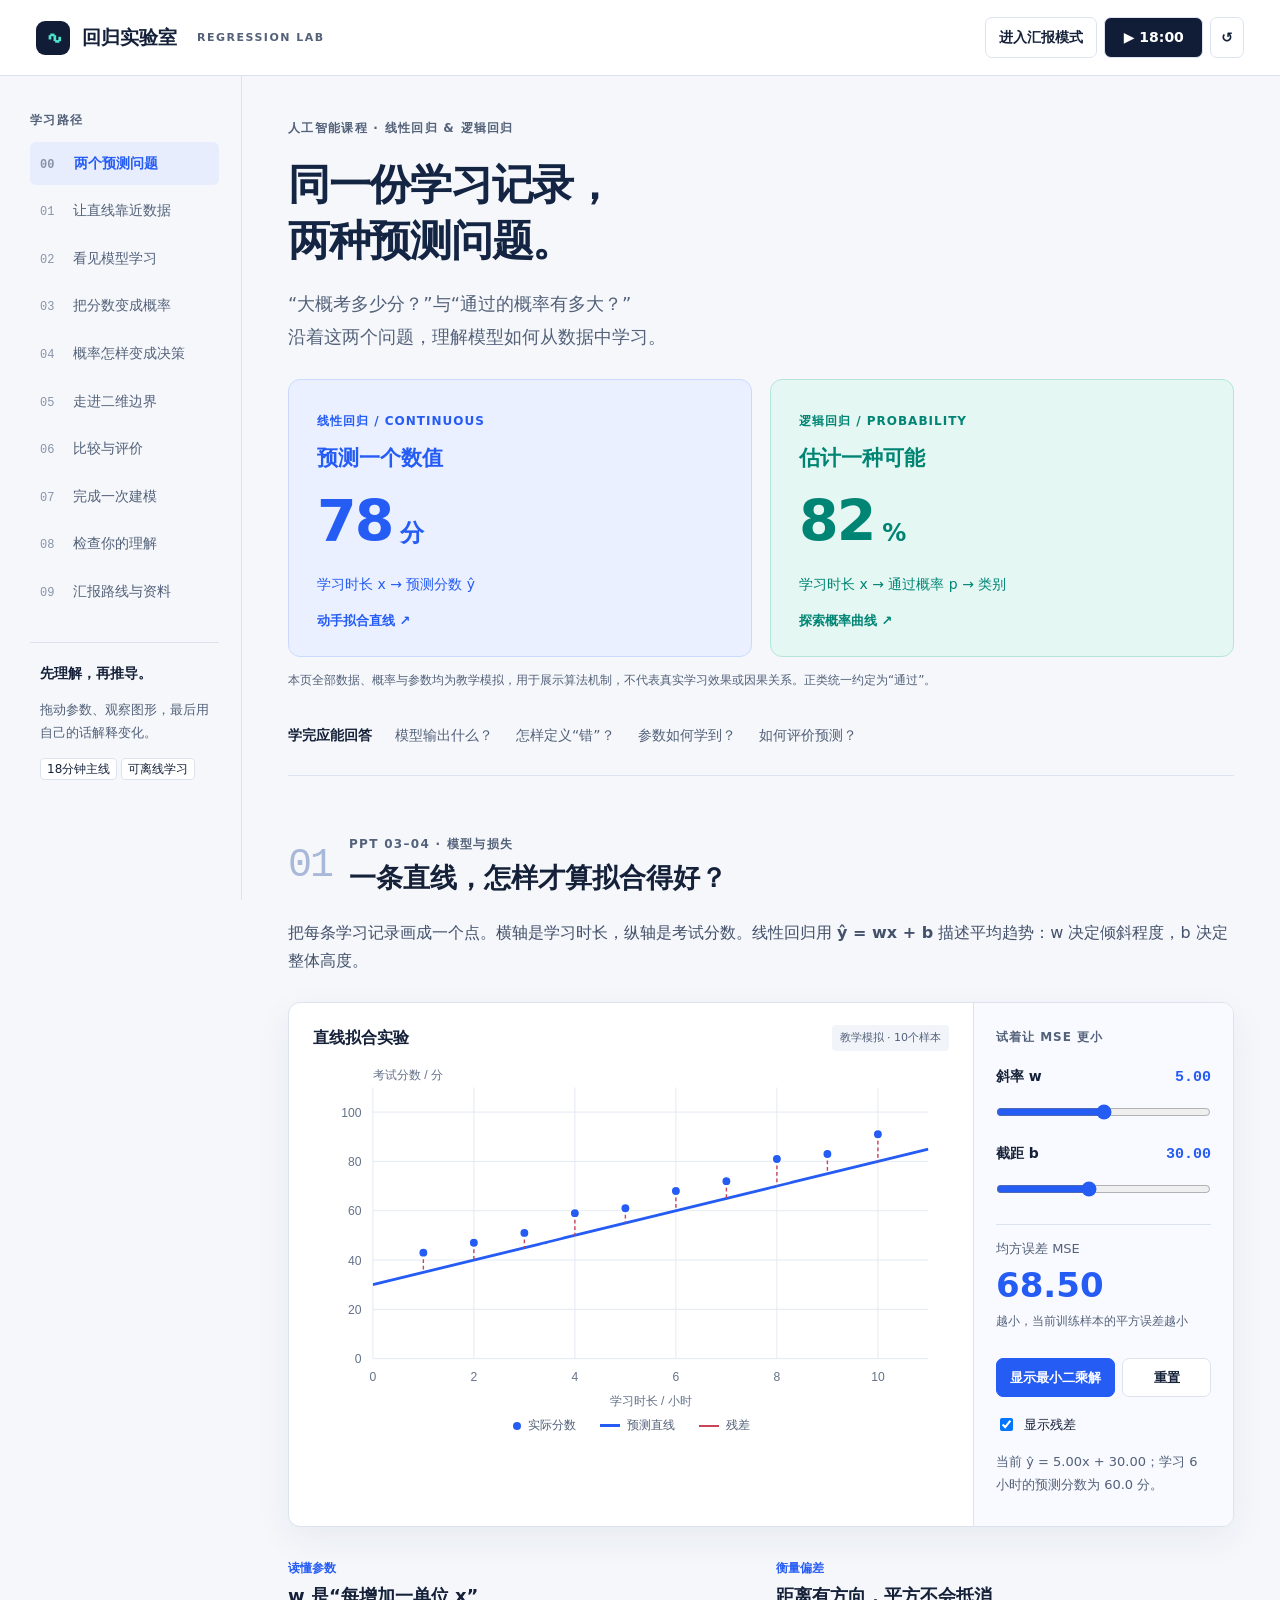
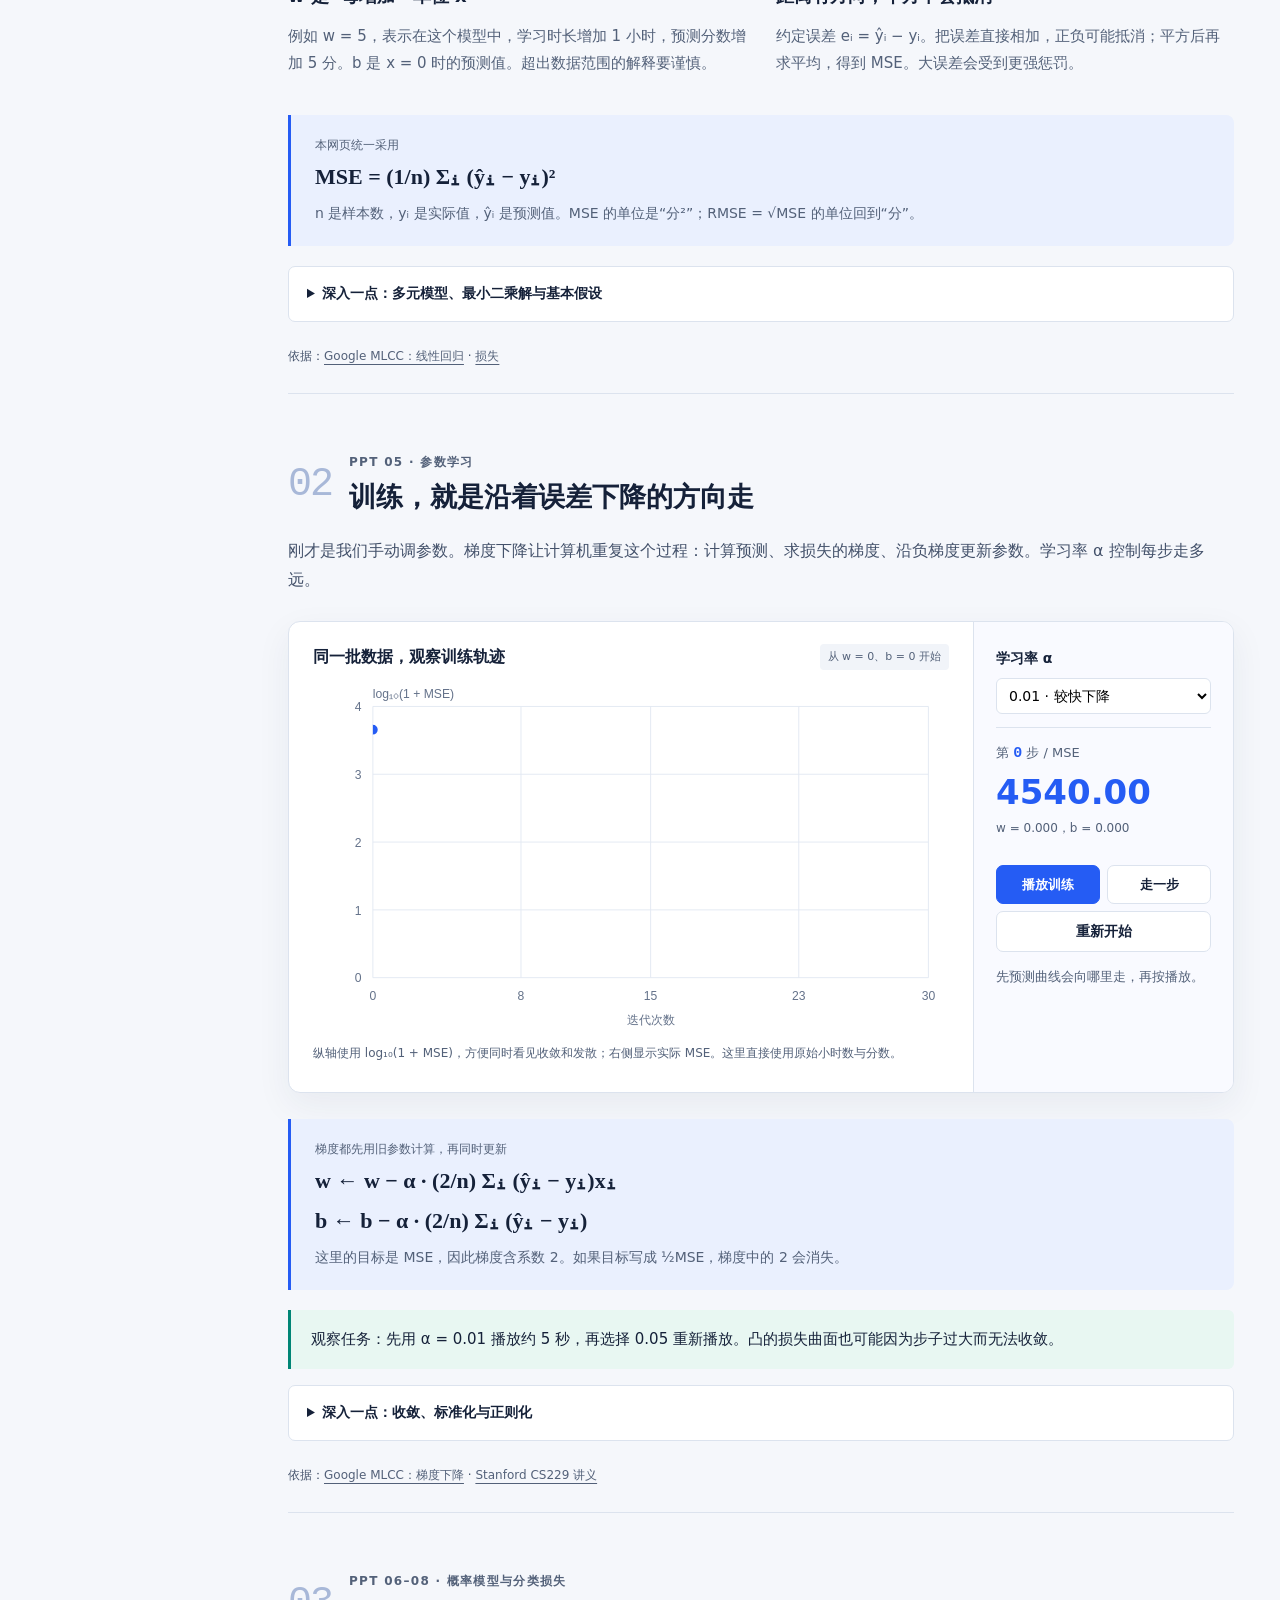
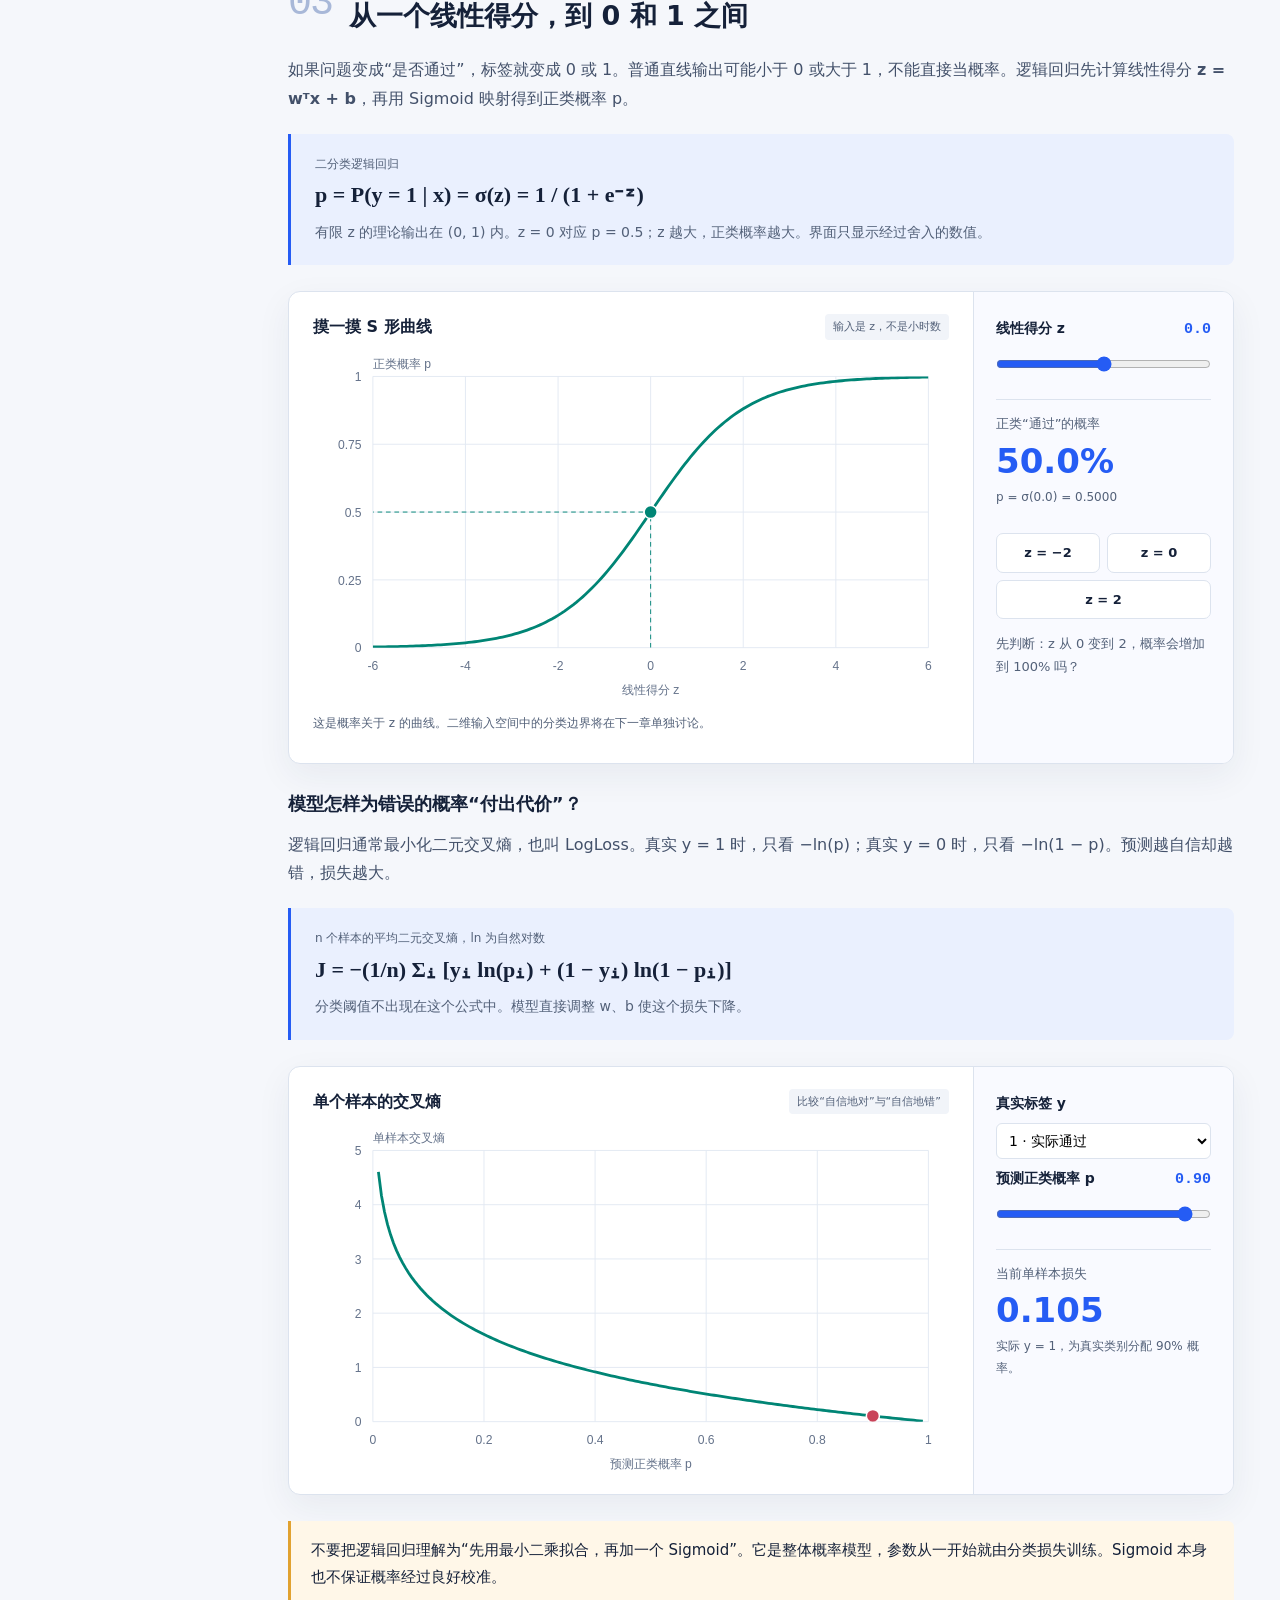
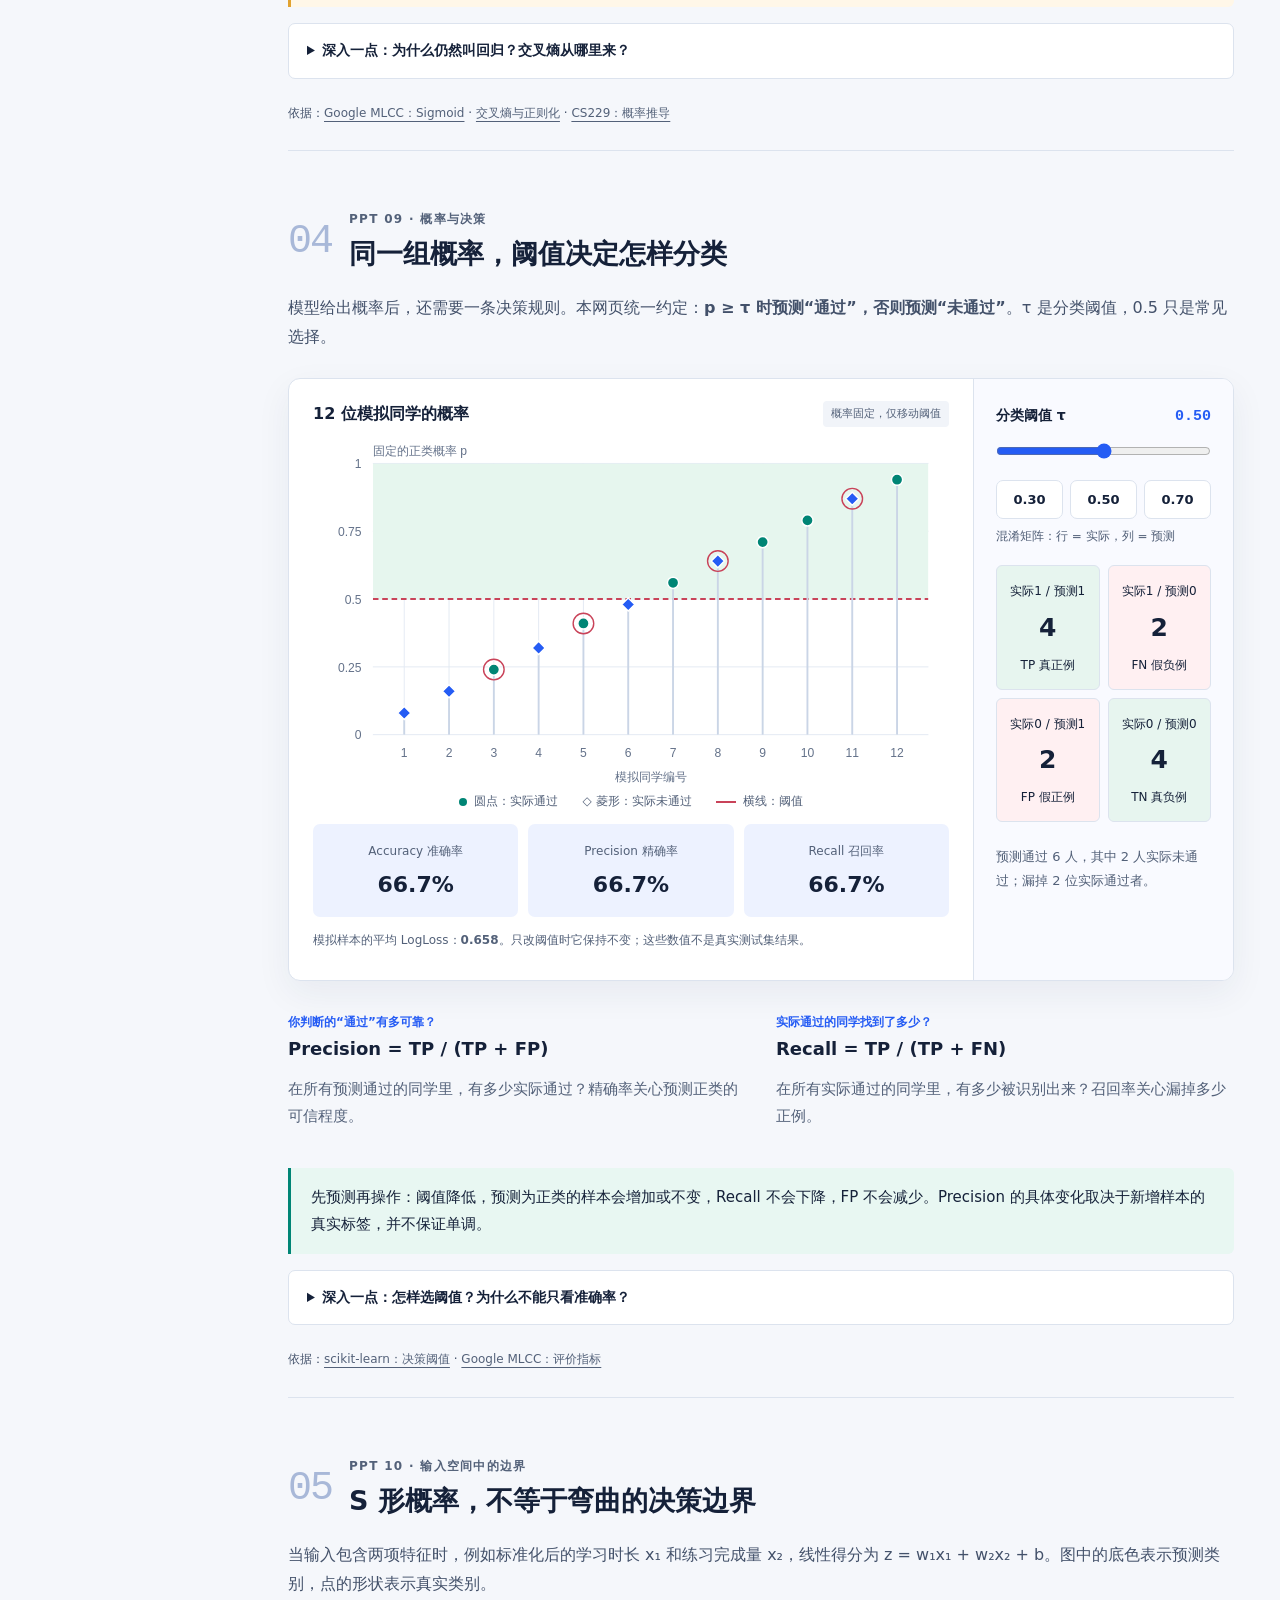
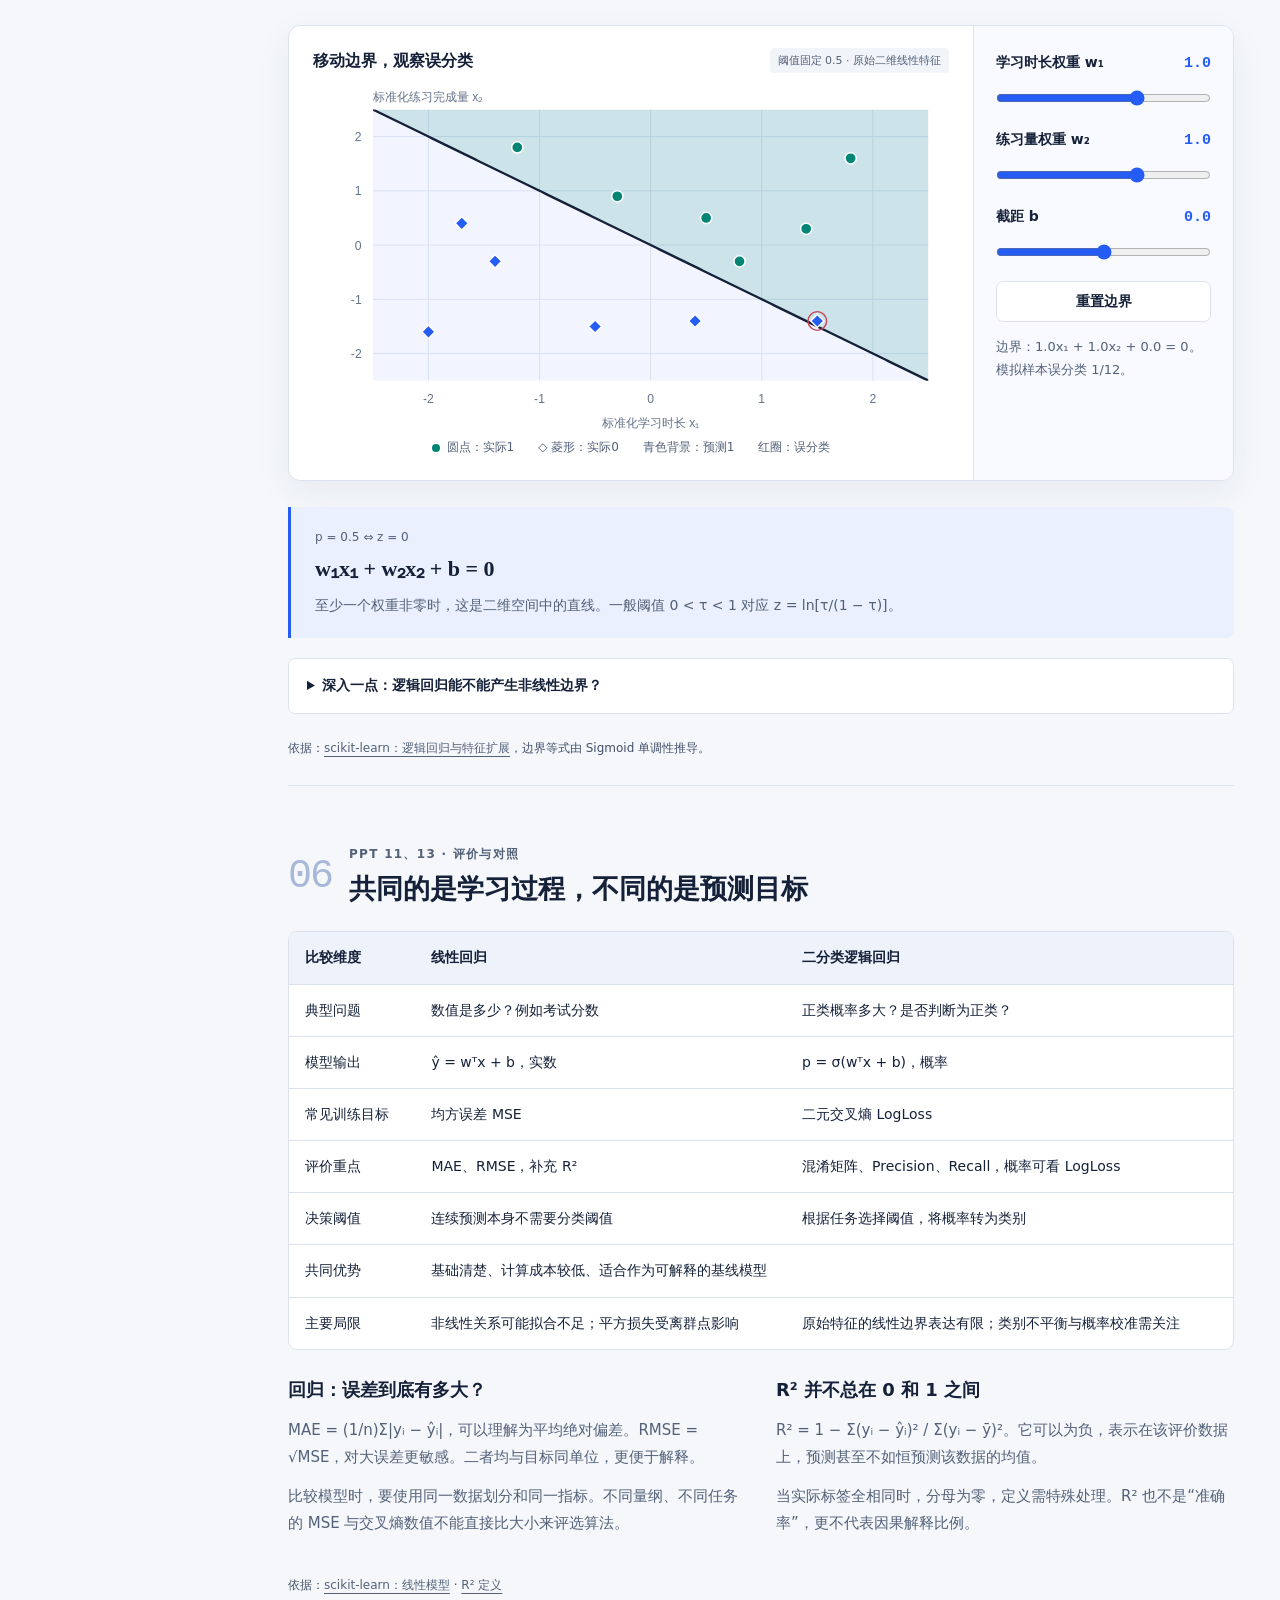
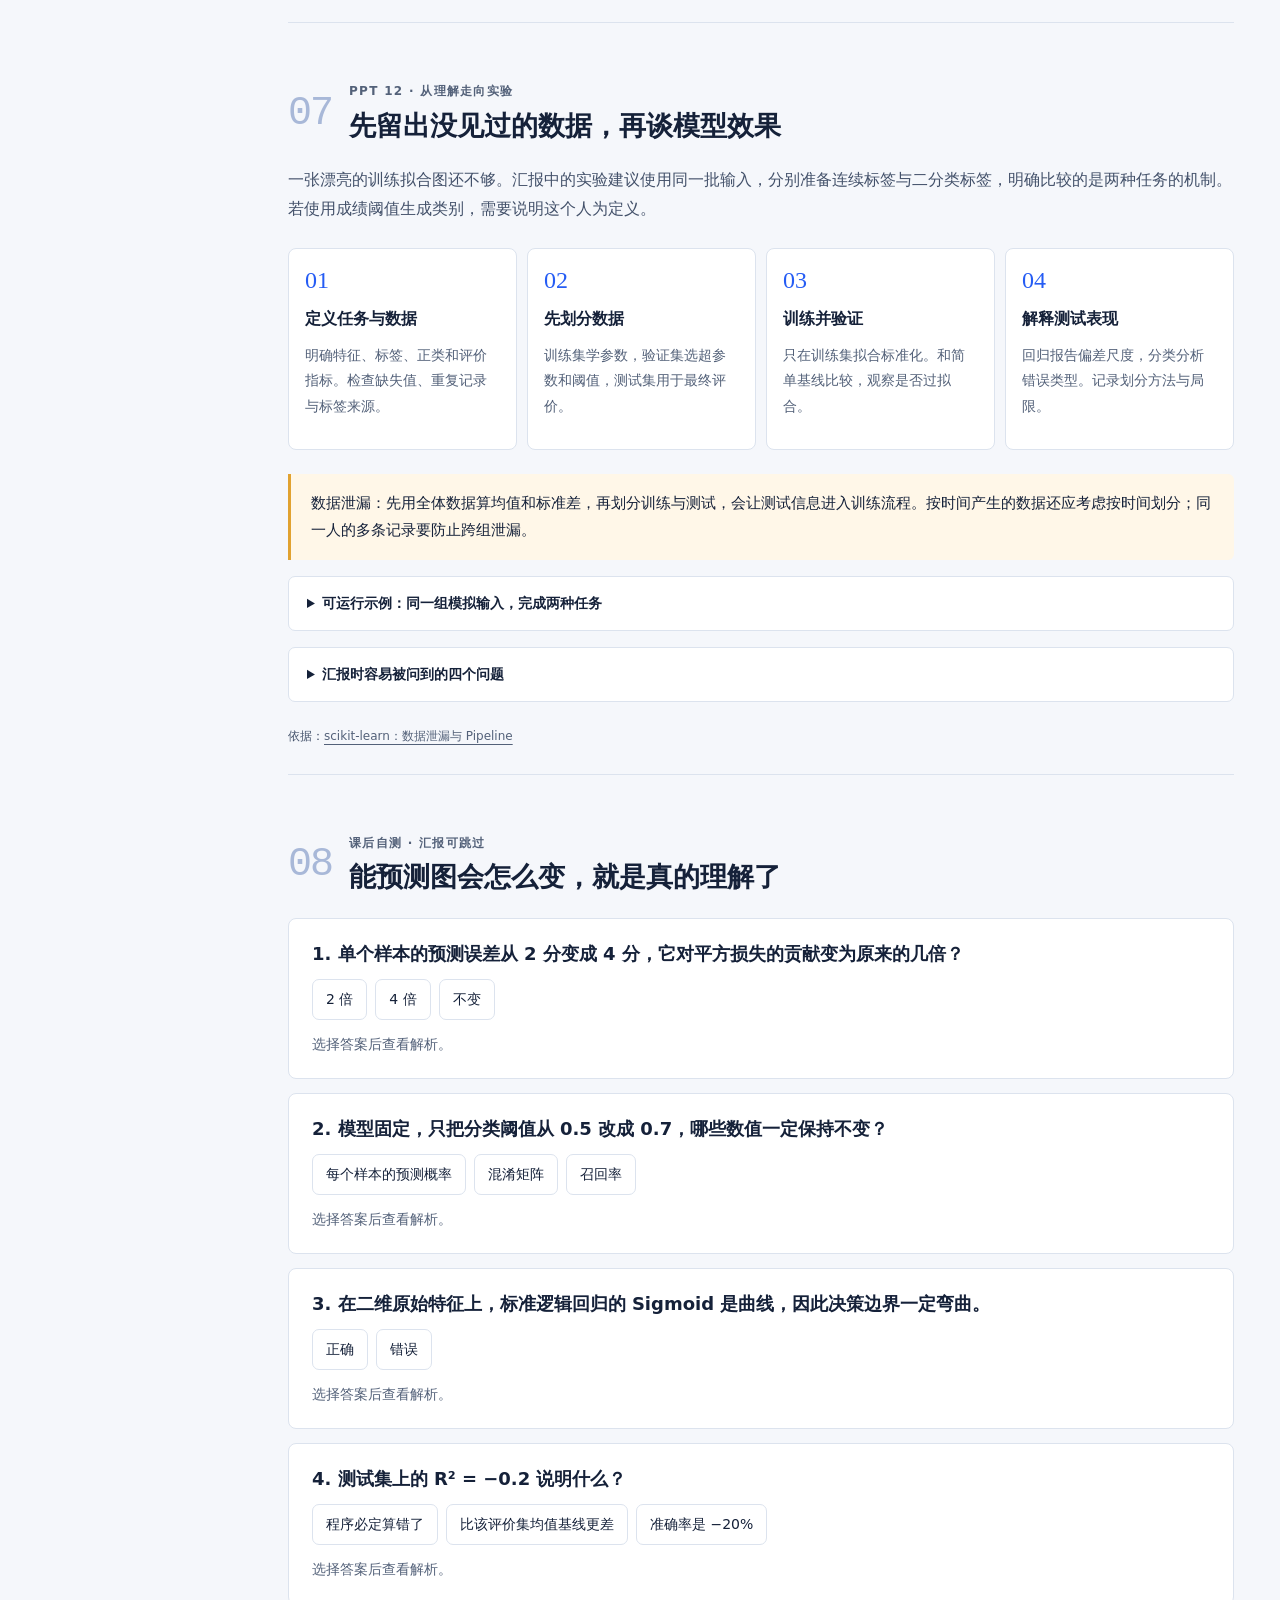
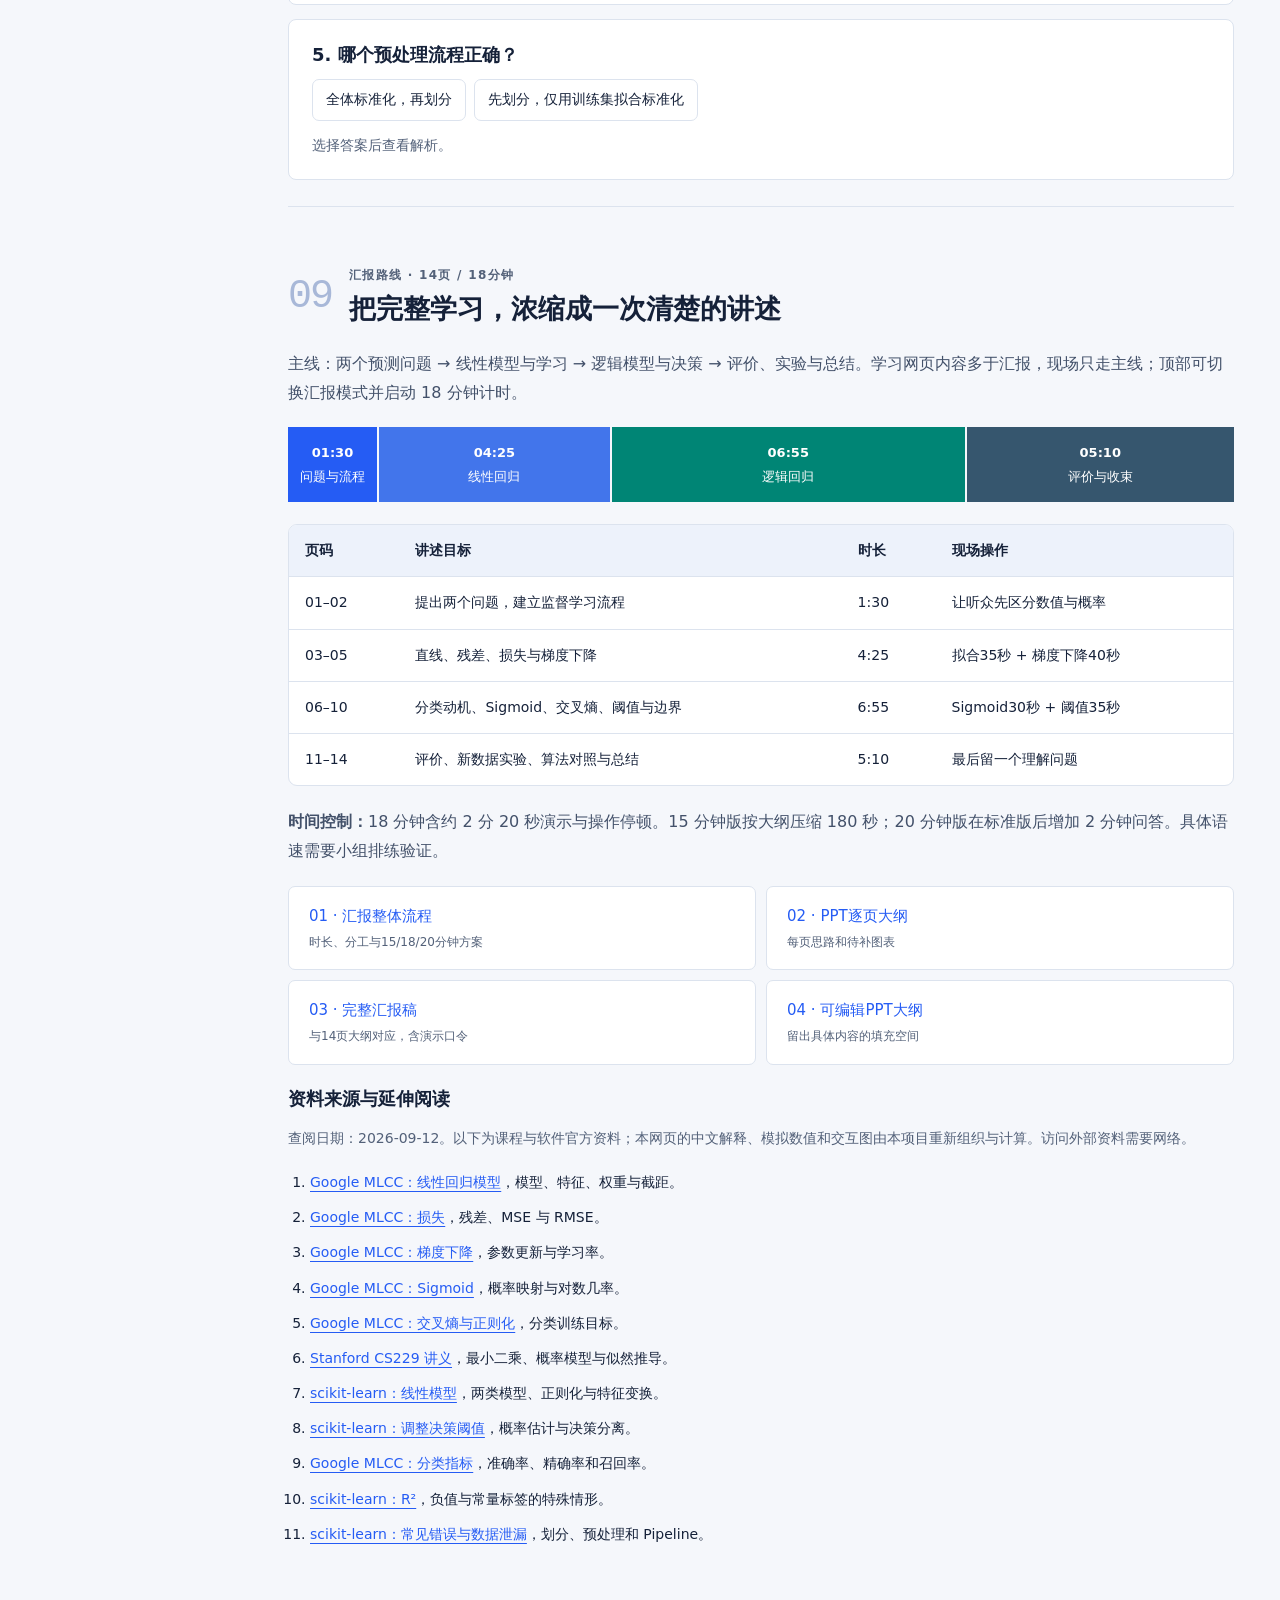
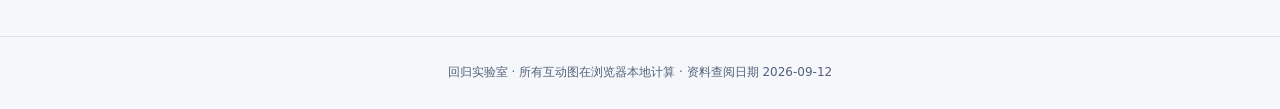
==== index.html @ 32176ee7 "init" ====
<!doctype html>
<html lang="zh-CN"><head><meta charset="utf-8"><meta name="viewport" content="width=device-width,initial-scale=1"><meta name="description" content="通过可交互的图形学习线性回归与逻辑回归，配合18分钟小组汇报。"><title>回归实验室 · 从数值到概率</title><link rel="icon" href="data:image/svg+xml,%3Csvg xmlns='http://www.w3.org/2000/svg' viewBox='0 0 32 32'%3E%3Crect width='32' height='32' rx='8' fill='%23111d36'/%3E%3Cpath d='M6 25L26 7M6 24C18 24 12 8 26 8' fill='none' stroke='%234ee3cc' stroke-width='2'/%3E%3C/svg%3E"><link rel="stylesheet" href="style.css"><script src="app.js" defer></script></head>
<body>
<a class="skip" href="#main">跳到正文</a>
<header class="topbar"><a class="brand" href="#start"><span class="brand-mark">∿</span>回归实验室<span class="brand-en">REGRESSION LAB</span></a><div class="top-actions"><button id="modeBtn" aria-pressed="false">进入汇报模式</button><button id="timerBtn" aria-label="开始18分钟汇报计时">▶ <span id="clock">18:00</span></button><button id="timerReset" class="icon-btn" aria-label="重置计时">↺</button></div></header>
<div class="shell"><aside class="sidebar"><p class="eyebrow">学习路径</p><nav aria-label="章节导航"><a href="#start" class="active"><span>00</span> 两个预测问题</a><a href="#linear"><span>01</span> 让直线靠近数据</a><a href="#descent"><span>02</span> 看见模型学习</a><a href="#logistic"><span>03</span> 把分数变成概率</a><a href="#threshold"><span>04</span> 概率怎样变成决策</a><a href="#boundary"><span>05</span> 走进二维边界</a><a href="#compare"><span>06</span> 比较与评价</a><a href="#practice"><span>07</span> 完成一次建模</a><a href="#quiz"><span>08</span> 检查你的理解</a><a href="#presentation"><span>09</span> 汇报路线与资料</a></nav><div class="side-note"><b>先理解，再推导。</b><p>拖动参数、观察图形，最后用自己的话解释变化。</p><span class="badge">18分钟主线</span><span class="badge">可离线学习</span></div></aside>
<main id="main">
<section id="start" class="intro"><div class="eyebrow">人工智能课程 · 线性回归 & 逻辑回归</div><h1>同一份学习记录，<br>两种预测问题。</h1><p class="lead">“大概考多少分？”与“通过的概率有多大？”<br>沿着这两个问题，理解模型如何从数据中学习。</p><div class="question-pair"><a class="question linear-color" href="#linear"><span class="mini-label">线性回归 / CONTINUOUS</span><h2>预测一个数值</h2><div class="big-answer">78<span>分</span></div><p>学习时长 x → 预测分数 ŷ</p><span class="question-link">动手拟合直线 ↗</span></a><a class="question logistic-color" href="#logistic"><span class="mini-label">逻辑回归 / PROBABILITY</span><h2>估计一种可能</h2><div class="big-answer">82<span>%</span></div><p>学习时长 x → 通过概率 p → 类别</p><span class="question-link">探索概率曲线 ↗</span></a></div><p class="caption">本页全部数据、概率与参数均为教学模拟，用于展示算法机制，不代表真实学习效果或因果关系。正类统一约定为“通过”。</p><div class="learning-goals"><b>学完应能回答</b><span>模型输出什么？</span><span>怎样定义“错”？</span><span>参数如何学到？</span><span>如何评价预测？</span></div></section>
<section id="linear"><div class="section-heading"><span class="section-number">01</span><div><p class="eyebrow">PPT 03–04 · 模型与损失</p><h2>一条直线，怎样才算拟合得好？</h2></div></div><p>把每条学习记录画成一个点。横轴是学习时长，纵轴是考试分数。线性回归用 <strong>ŷ = wx + b</strong> 描述平均趋势：w 决定倾斜程度，b 决定整体高度。</p>
<div class="lab"><div class="lab-main"><div class="lab-title"><h3>直线拟合实验</h3><span class="tag">教学模拟 · 10个样本</span></div><svg id="linearPlot" class="plot" viewBox="0 0 680 370" role="img" aria-label="学习时长与分数散点图，显示拟合直线和残差"></svg><div class="legend"><span><i class="dot blue"></i>实际分数</span><span><i class="line-key"></i>预测直线</span><span><i class="line-key red"></i>残差</span></div></div><div class="controls"><p class="mini-label">试着让 MSE 更小</p><label for="weight">斜率 w <output id="weightOut">5.0</output></label><input id="weight" type="range" min="-2" max="12" step="0.1" value="5"><label for="bias">截距 b <output id="biasOut">30</output></label><input id="bias" type="range" min="0" max="70" step="0.5" value="30"><div class="metric"><span>均方误差 MSE</span><strong id="mseOut">—</strong><small>越小，当前训练样本的平方误差越小</small></div><div class="btn-row"><button id="fitBtn" class="primary">显示最小二乘解</button><button id="linearReset">重置</button></div><label class="check"><input id="residuals" type="checkbox" checked> 显示残差</label><p id="linearReadout" class="live-note" aria-live="polite"></p></div></div>
<div class="explain-grid"><article><span class="step-label">读懂参数</span><h3>w 是“每增加一单位 x”</h3><p>例如 w = 5，表示在这个模型中，学习时长增加 1 小时，预测分数增加 5 分。b 是 x = 0 时的预测值。超出数据范围的解释要谨慎。</p></article><article><span class="step-label">衡量偏差</span><h3>距离有方向，平方不会抵消</h3><p>约定误差 eᵢ = ŷᵢ − yᵢ。把误差直接相加，正负可能抵消；平方后再求平均，得到 MSE。大误差会受到更强惩罚。</p></article></div>
<div class="formula"><span>本网页统一采用</span><b>MSE = (1/n) Σᵢ (ŷᵢ − yᵢ)²</b><p>n 是样本数，yᵢ 是实际值，ŷᵢ 是预测值。MSE 的单位是“分²”；RMSE = √MSE 的单位回到“分”。</p></div>
<details class="deep"><summary>深入一点：多元模型、最小二乘解与基本假设</summary><p>多元线性回归写作 ŷ = w₁x₁ + ⋯ + w_dx_d + b。这里的“线性”指对参数线性；加入预先构造的 x² 特征后，仍可对参数保持线性。</p><p>一元最小二乘解：w* = Σ(xᵢ − x̄)(yᵢ − ȳ) / Σ(xᵢ − x̄)²，b* = ȳ − w*x̄，前提是 x 存在变化。多元情况下可用稳定的数值线性代数求解，无需手工求逆。</p><p>用线性模型近似条件均值是建模选择。误差独立、同方差等假设影响传统统计推断；正态性主要用于经典的小样本区间和检验，不能说“只有数据正态才能拟合”。最小二乘对离群点较敏感，也不证明因果。</p></details><p class="source-line">依据：<a href="https://developers.google.com/machine-learning/crash-course/linear-regression" target="_blank" rel="noopener">Google MLCC：线性回归</a> · <a href="https://developers.google.com/machine-learning/crash-course/linear-regression/loss" target="_blank" rel="noopener">损失</a></p></section>
<section id="descent"><div class="section-heading"><span class="section-number">02</span><div><p class="eyebrow">PPT 05 · 参数学习</p><h2>训练，就是沿着误差下降的方向走</h2></div></div><p>刚才是我们手动调参数。梯度下降让计算机重复这个过程：计算预测、求损失的梯度、沿负梯度更新参数。学习率 α 控制每步走多远。</p>
<div class="lab"><div class="lab-main"><div class="lab-title"><h3>同一批数据，观察训练轨迹</h3><span class="tag">从 w = 0、b = 0 开始</span></div><svg id="descentPlot" class="plot" viewBox="0 0 680 370" role="img" aria-label="梯度下降训练的均方误差随迭代次数变化，纵轴为log10一加MSE"></svg><p class="caption">纵轴使用 log₁₀(1 + MSE)，方便同时看见收敛和发散；右侧显示实际 MSE。这里直接使用原始小时数与分数。</p></div><div class="controls"><label for="learningRate">学习率 α</label><select id="learningRate"><option value="0.001">0.001 · 小步前进</option><option value="0.01" selected>0.01 · 较快下降</option><option value="0.05">0.05 · 过大，观察发散</option></select><div class="metric"><span>第 <output id="iteration">0</output> 步 / MSE</span><strong id="descentMse">—</strong><small id="descentParams"></small></div><div class="btn-row"><button class="primary" id="trainBtn">播放训练</button><button id="stepBtn">走一步</button></div><button id="trainReset">重新开始</button><p id="trainStatus" class="live-note" aria-live="polite">先预测曲线会向哪里走，再按播放。</p></div></div>
<div class="formula"><span>梯度都先用旧参数计算，再同时更新</span><b>w ← w − α · (2/n) Σᵢ (ŷᵢ − yᵢ)xᵢ</b><b>b ← b − α · (2/n) Σᵢ (ŷᵢ − yᵢ)</b><p>这里的目标是 MSE，因此梯度含系数 2。如果目标写成 ½MSE，梯度中的 2 会消失。</p></div><div class="callout">观察任务：先用 α = 0.01 播放约 5 秒，再选择 0.05 重新播放。凸的损失曲面也可能因为步子过大而无法收敛。</div><details class="deep"><summary>深入一点：收敛、标准化与正则化</summary><p>对线性回归的平方目标，梯度下降在合适学习率等条件下可以趋近最小值。停止可以依据迭代次数、梯度大小或损失变化，不能只看动画“动得慢”。本演示最多 240 步，不宣称已经达到最优。</p><p>特征尺度差异很大时，优化会更困难。标准化必须只用训练集估计均值和标准差，再应用到验证集、测试集。岭回归在损失中加入 λΣwⱼ²，限制过大的系数；λ 由验证数据选择，通常不惩罚截距。</p><p>梯度下降只是求解方式之一。普通最小二乘还有数值线性代数解法，“模型”与“优化算法”是两个不同层次。</p></details><p class="source-line">依据：<a href="https://developers.google.com/machine-learning/crash-course/linear-regression/gradient-descent" target="_blank" rel="noopener">Google MLCC：梯度下降</a> · <a href="https://cs229.stanford.edu/main_notes.pdf" target="_blank" rel="noopener">Stanford CS229 讲义</a></p></section>

<section id="logistic"><div class="section-heading"><span class="section-number">03</span><div><p class="eyebrow">PPT 06–08 · 概率模型与分类损失</p><h2>从一个线性得分，到 0 和 1 之间</h2></div></div><p>如果问题变成“是否通过”，标签就变成 0 或 1。普通直线输出可能小于 0 或大于 1，不能直接当概率。逻辑回归先计算线性得分 <strong>z = wᵀx + b</strong>，再用 Sigmoid 映射得到正类概率 p。</p><div class="formula"><span>二分类逻辑回归</span><b>p = P(y = 1 | x) = σ(z) = 1 / (1 + e⁻ᶻ)</b><p>有限 z 的理论输出在 (0, 1) 内。z = 0 对应 p = 0.5；z 越大，正类概率越大。界面只显示经过舍入的数值。</p></div>
<div class="lab"><div class="lab-main"><div class="lab-title"><h3>摸一摸 S 形曲线</h3><span class="tag">输入是 z，不是小时数</span></div><svg id="sigmoidPlot" class="plot" viewBox="0 0 680 370" role="img" aria-label="Sigmoid函数曲线和当前线性得分所对应的概率"></svg><p class="caption">这是概率关于 z 的曲线。二维输入空间中的分类边界将在下一章单独讨论。</p></div><div class="controls"><label for="zValue">线性得分 z <output id="zOut">0.0</output></label><input id="zValue" type="range" min="-6" max="6" step="0.1" value="0"><div class="metric"><span>正类“通过”的概率</span><strong id="probOut">50.0%</strong><small id="sigmoidReadout">z = 0，p = 0.5</small></div><div class="btn-row"><button data-z="-2">z = −2</button><button data-z="0">z = 0</button><button data-z="2">z = 2</button></div><p class="live-note">先判断：z 从 0 变到 2，概率会增加到 100% 吗？</p></div></div>
<h3>模型怎样为错误的概率“付出代价”？</h3><p>逻辑回归通常最小化二元交叉熵，也叫 LogLoss。真实 y = 1 时，只看 −ln(p)；真实 y = 0 时，只看 −ln(1 − p)。预测越自信却越错，损失越大。</p><div class="formula"><span>n 个样本的平均二元交叉熵，ln 为自然对数</span><b>J = −(1/n) Σᵢ [yᵢ ln(pᵢ) + (1 − yᵢ) ln(1 − pᵢ)]</b><p>分类阈值不出现在这个公式中。模型直接调整 w、b 使这个损失下降。</p></div>
<div class="lab"><div class="lab-main"><div class="lab-title"><h3>单个样本的交叉熵</h3><span class="tag">比较“自信地对”与“自信地错”</span></div><svg id="lossPlot" class="plot" viewBox="0 0 680 370" role="img" aria-label="单样本交叉熵随正类预测概率变化曲线"></svg></div><div class="controls"><label for="trueLabel">真实标签 y</label><select id="trueLabel"><option value="1">1 · 实际通过</option><option value="0">0 · 实际未通过</option></select><label for="lossProb">预测正类概率 p <output id="lossProbOut">0.90</output></label><input id="lossProb" type="range" min="0.01" max="0.99" step="0.01" value="0.90"><div class="metric"><span>当前单样本损失</span><strong id="lossOut">—</strong><small id="lossReadout"></small></div></div></div>
<div class="callout warn">不要把逻辑回归理解为“先用最小二乘拟合，再加一个 Sigmoid”。它是整体概率模型，参数从一开始就由分类损失训练。Sigmoid 本身也不保证概率经过良好校准。</div><details class="deep"><summary>深入一点：为什么仍然叫回归？交叉熵从哪里来？</summary><p>逻辑回归对对数几率建模：ln[p/(1 − p)] = wᵀx + b。线性的是对数几率。在机器学习任务划分中，它常作为分类模型使用。</p><p>若标签服从伯努利分布，单样本概率为 pʸ(1 − p)¹⁻ʸ。把样本似然相乘、取负对数并求平均，就得到交叉熵。这比“曲线看起来合适”给出了更明确的概率依据。</p><p>无正则化时，梯度为 ∇wJ = (1/n)Σ(pᵢ − yᵢ)xᵢ，∂J/∂b = (1/n)Σ(pᵢ − yᵢ)。更新形式同样是沿负梯度，但预测函数与线性回归不同。数据完全可分时，无正则化参数可能持续增大，实际常使用正则化。</p></details><p class="source-line">依据：<a href="https://developers.google.com/machine-learning/crash-course/logistic-regression/sigmoid-function" target="_blank" rel="noopener">Google MLCC：Sigmoid</a> · <a href="https://developers.google.com/machine-learning/crash-course/logistic-regression/loss-regularization" target="_blank" rel="noopener">交叉熵与正则化</a> · <a href="https://cs229.stanford.edu/main_notes.pdf" target="_blank" rel="noopener">CS229：概率推导</a></p></section>

<section id="threshold"><div class="section-heading"><span class="section-number">04</span><div><p class="eyebrow">PPT 09 · 概率与决策</p><h2>同一组概率，阈值决定怎样分类</h2></div></div><p>模型给出概率后，还需要一条决策规则。本网页统一约定：<strong>p ≥ τ 时预测“通过”，否则预测“未通过”</strong>。τ 是分类阈值，0.5 只是常见选择。</p>
<div class="lab"><div class="lab-main"><div class="lab-title"><h3>12 位模拟同学的概率</h3><span class="tag">概率固定，仅移动阈值</span></div><svg id="thresholdPlot" class="plot" viewBox="0 0 680 370" role="img" aria-label="12个模拟样本的固定概率与可移动分类阈值，点形状标记实际类别"></svg><div class="legend"><span><i class="dot mint"></i>圆点：实际通过</span><span>◇ 菱形：实际未通过</span><span><i class="line-key red"></i>横线：阈值</span></div><div class="stat-row"><div class="stat"><span>Accuracy 准确率</span><b id="accuracy">—</b></div><div class="stat"><span>Precision 精确率</span><b id="precision">—</b></div><div class="stat"><span>Recall 召回率</span><b id="recall">—</b></div></div><p class="caption">模拟样本的平均 LogLoss：<b id="fixedLoss"></b>。只改阈值时它保持不变；这些数值不是真实测试集结果。</p></div><div class="controls"><label for="thresholdValue">分类阈值 τ <output id="thresholdOut">0.50</output></label><input id="thresholdValue" type="range" min="0" max="1" step="0.01" value="0.5"><div class="btn-row"><button data-threshold="0.3">0.30</button><button data-threshold="0.5">0.50</button><button data-threshold="0.7">0.70</button></div><p class="matrix-label">混淆矩阵：行 = 实际，列 = 预测</p><div class="matrix"><div class="correct"><span>实际1 / 预测1</span><b id="tp">—</b><span>TP 真正例</span></div><div class="wrong"><span>实际1 / 预测0</span><b id="fn">—</b><span>FN 假负例</span></div><div class="wrong"><span>实际0 / 预测1</span><b id="fp">—</b><span>FP 假正例</span></div><div class="correct"><span>实际0 / 预测0</span><b id="tn">—</b><span>TN 真负例</span></div></div><p id="thresholdReadout" class="live-note" aria-live="polite"></p></div></div>
<div class="explain-grid"><article><span class="step-label">你判断的“通过”有多可靠？</span><h3>Precision = TP / (TP + FP)</h3><p>在所有预测通过的同学里，有多少实际通过？精确率关心预测正类的可信程度。</p></article><article><span class="step-label">实际通过的同学找到了多少？</span><h3>Recall = TP / (TP + FN)</h3><p>在所有实际通过的同学里，有多少被识别出来？召回率关心漏掉多少正例。</p></article></div><div class="callout">先预测再操作：阈值降低，预测为正类的样本会增加或不变，Recall 不会下降，FP 不会减少。Precision 的具体变化取决于新增样本的真实标签，并不保证单调。</div><details class="deep"><summary>深入一点：怎样选阈值？为什么不能只看准确率？</summary><p>Accuracy = (TP + TN)/n。如果 100 人里只有 5 人未通过，把所有人都预测为通过，准确率仍有 95%，却完全发现不了未通过者。评价前先明确谁是正类、哪种错误代价更高；如果把“未通过”设为正类，指标的解读也要相应调整。</p><p>阈值应根据任务代价或目标指标，在验证集上选择。测试集用于最后一次评价，不能反复调阈值追求测试分数。Precision 的分母为零时无定义，本页显示“—”；Recall 的分母为零时同理。</p><p>F1 = 2PR/(P + R)，平衡精确率和召回率。ROC/AUC 和 PR 曲线考察多个阈值，适合课后扩展。本次汇报先把混淆矩阵与 P/R 讲清楚。</p></details><p class="source-line">依据：<a href="https://scikit-learn.org/stable/modules/classification_threshold.html" target="_blank" rel="noopener">scikit-learn：决策阈值</a> · <a href="https://developers.google.com/machine-learning/crash-course/classification/accuracy-precision-recall" target="_blank" rel="noopener">Google MLCC：评价指标</a></p></section>

<section id="boundary"><div class="section-heading"><span class="section-number">05</span><div><p class="eyebrow">PPT 10 · 输入空间中的边界</p><h2>S 形概率，不等于弯曲的决策边界</h2></div></div><p>当输入包含两项特征时，例如标准化后的学习时长 x₁ 和练习完成量 x₂，线性得分为 z = w₁x₁ + w₂x₂ + b。图中的底色表示预测类别，点的形状表示真实类别。</p>
<div class="lab"><div class="lab-main"><div class="lab-title"><h3>移动边界，观察误分类</h3><span class="tag">阈值固定 0.5 · 原始二维线性特征</span></div><svg id="boundaryPlot" class="plot" viewBox="0 0 680 370" role="img" aria-label="二维逻辑回归线性决策边界与模拟分类样本"></svg><div class="legend"><span><i class="dot mint"></i>圆点：实际1</span><span>◇ 菱形：实际0</span><span>青色背景：预测1</span><span>红圈：误分类</span></div></div><div class="controls"><label for="w1">学习时长权重 w₁ <output id="w1Out">1.0</output></label><input id="w1" type="range" min="-3" max="3" step="0.1" value="1"><label for="w2">练习量权重 w₂ <output id="w2Out">1.0</output></label><input id="w2" type="range" min="-3" max="3" step="0.1" value="1"><label for="b2">截距 b <output id="b2Out">0.0</output></label><input id="b2" type="range" min="-3" max="3" step="0.1" value="0"><button id="boundaryReset">重置边界</button><p id="boundaryReadout" class="live-note" aria-live="polite"></p></div></div><div class="formula"><span>p = 0.5 ⇔ z = 0</span><b>w₁x₁ + w₂x₂ + b = 0</b><p>至少一个权重非零时，这是二维空间中的直线。一般阈值 0 &lt; τ &lt; 1 对应 z = ln[τ/(1 − τ)]。</p></div><details class="deep"><summary>深入一点：逻辑回归能不能产生非线性边界？</summary><p>可以通过非线性特征变换。例如 z = w₁x₁² + w₂x₂² + b，其 z = 0 在原始二维空间中可以呈现椭圆等曲线。模型对变换后的特征仍是线性的。模型复杂度增加后，也更需要验证与正则化。</p><p>当 w₁ = w₂ = 0 时，概率处处相同，通常没有普通的分割直线。若此时 b = 0，所有位置 p 都等于 0.5，按本页的 ≥ 规则全判为正类；不能除以零强行画线。</p></details><p class="source-line">依据：<a href="https://scikit-learn.org/stable/modules/linear_model.html#logistic-regression" target="_blank" rel="noopener">scikit-learn：逻辑回归与特征扩展</a>，边界等式由 Sigmoid 单调性推导。</p></section>

<section id="compare"><div class="section-heading"><span class="section-number">06</span><div><p class="eyebrow">PPT 11、13 · 评价与对照</p><h2>共同的是学习过程，不同的是预测目标</h2></div></div><div class="table-wrap"><table><thead><tr><th>比较维度</th><th>线性回归</th><th>二分类逻辑回归</th></tr></thead><tbody><tr><td>典型问题</td><td>数值是多少？例如考试分数</td><td>正类概率多大？是否判断为正类？</td></tr><tr><td>模型输出</td><td>ŷ = wᵀx + b，实数</td><td>p = σ(wᵀx + b)，概率</td></tr><tr><td>常见训练目标</td><td>均方误差 MSE</td><td>二元交叉熵 LogLoss</td></tr><tr><td>评价重点</td><td>MAE、RMSE，补充 R²</td><td>混淆矩阵、Precision、Recall，概率可看 LogLoss</td></tr><tr><td>决策阈值</td><td>连续预测本身不需要分类阈值</td><td>根据任务选择阈值，将概率转为类别</td></tr><tr><td>共同优势</td><td colspan="2">基础清楚、计算成本较低、适合作为可解释的基线模型</td></tr><tr><td>主要局限</td><td>非线性关系可能拟合不足；平方损失受离群点影响</td><td>原始特征的线性边界表达有限；类别不平衡与概率校准需关注</td></tr></tbody></table></div><div class="explain-grid"><article><h3>回归：误差到底有多大？</h3><p>MAE = (1/n)Σ|yᵢ − ŷᵢ|，可以理解为平均绝对偏差。RMSE = √MSE，对大误差更敏感。二者均与目标同单位，更便于解释。</p><p>比较模型时，要使用同一数据划分和同一指标。不同量纲、不同任务的 MSE 与交叉熵数值不能直接比大小来评选算法。</p></article><article><h3>R² 并不总在 0 和 1 之间</h3><p>R² = 1 − Σ(yᵢ − ŷᵢ)² / Σ(yᵢ − ȳ)²。它可以为负，表示在该评价数据上，预测甚至不如恒预测该数据的均值。</p><p>当实际标签全相同时，分母为零，定义需特殊处理。R² 也不是“准确率”，更不代表因果解释比例。</p></article></div><p class="source-line">依据：<a href="https://scikit-learn.org/stable/modules/linear_model.html" target="_blank" rel="noopener">scikit-learn：线性模型</a> · <a href="https://scikit-learn.org/stable/modules/generated/sklearn.metrics.r2_score.html" target="_blank" rel="noopener">R² 定义</a></p></section>

<section id="practice"><div class="section-heading"><span class="section-number">07</span><div><p class="eyebrow">PPT 12 · 从理解走向实验</p><h2>先留出没见过的数据，再谈模型效果</h2></div></div><p>一张漂亮的训练拟合图还不够。汇报中的实验建议使用同一批输入，分别准备连续标签与二分类标签，明确比较的是两种任务的机制。若使用成绩阈值生成类别，需要说明这个人为定义。</p><div class="process"><article><h3>定义任务与数据</h3><p>明确特征、标签、正类和评价指标。检查缺失值、重复记录与标签来源。</p></article><article><h3>先划分数据</h3><p>训练集学参数，验证集选超参数和阈值，测试集用于最终评价。</p></article><article><h3>训练并验证</h3><p>只在训练集拟合标准化。和简单基线比较，观察是否过拟合。</p></article><article><h3>解释测试表现</h3><p>回归报告偏差尺度，分类分析错误类型。记录划分方法与局限。</p></article></div><div class="callout warn">数据泄漏：先用全体数据算均值和标准差，再划分训练与测试，会让测试信息进入训练流程。按时间产生的数据还应考虑按时间划分；同一人的多条记录要防止跨组泄漏。</div>
<details class="deep"><summary>可运行示例：同一组模拟输入，完成两种任务</summary><p>这段代码生成可复现的教学数据。回归标签和分类标签各自由不同机制生成，共享输入；没有把分类标签设成分数的简单阈值。80% 用于训练与验证，20% 保留为测试。阈值 0.5 在这里预先固定，未用测试集调优。scikit-learn 的逻辑回归包含其默认正则化。</p><pre><code>import numpy as np
from sklearn.model_selection import train_test_split
from sklearn.pipeline import make_pipeline
from sklearn.preprocessing import StandardScaler
from sklearn.linear_model import LinearRegression, LogisticRegression
from sklearn.metrics import mean_squared_error, classification_report

rng = np.random.default_rng(42)
X = rng.normal(size=(300, 2))  # 两个模拟特征
y_score = 65 + 8*X[:, 0] + 5*X[:, 1] + rng.normal(0, 5, 300)
p = 1 / (1 + np.exp(-(1.3*X[:, 0] + 0.8*X[:, 1])))
y_pass = rng.binomial(1, p)
trainval, test = train_test_split(
    np.arange(300), test_size=0.2, random_state=42, stratify=y_pass)
train, valid = train_test_split(
    trainval, test_size=0.25, random_state=42, stratify=y_pass[trainval])

reg = make_pipeline(StandardScaler(), LinearRegression())
clf = make_pipeline(StandardScaler(), LogisticRegression(max_iter=1000))
reg.fit(X[train], y_score[train])
clf.fit(X[train], y_pass[train])

# 如需选超参数或阈值，只使用 valid，选择后再看 test
y_hat = reg.predict(X[test])
prob = clf.predict_proba(X[test])[:, 1]
label = (prob &gt;= 0.5).astype(int)
print('测试 RMSE:', np.sqrt(mean_squared_error(y_score[test], y_hat)))
print(classification_report(y_pass[test], label, zero_division=0))
# zero_division=0 是报告约定，数学上分母为零的比例无定义
</code></pre><p>依赖：Python、NumPy、scikit-learn。此处提供流程代码，不预填实验成绩。你们可以运行后加入实际输出、残差图和混淆矩阵，并注明模拟数据。</p></details><details class="deep"><summary>汇报时容易被问到的四个问题</summary><p><strong>线性回归能不能做分类？</strong> 可以把连续输出再阈值化用于某些场景，但普通线性输出不保证合法概率，本次使用专门的概率分类模型。</p><p><strong>哪个算法更好？</strong> 先看预测目标。两者通常处理不同任务，不能脱离数据和评价目标排高低。</p><p><strong>逻辑回归和神经网络有什么联系？</strong> 它相当于线性组合接一个 Sigmoid 的简单计算单元；多层网络增加中间表示与非线性，能力和训练复杂度也不同。</p><p><strong>权重越大越重要吗？</strong> 权重受特征单位、尺度和相关性影响，不能直接用原始系数绝对值跨特征排名。</p></details><p class="source-line">依据：<a href="https://scikit-learn.org/stable/common_pitfalls.html#data-leakage" target="_blank" rel="noopener">scikit-learn：数据泄漏与 Pipeline</a></p></section>

<section id="quiz"><div class="section-heading"><span class="section-number">08</span><div><p class="eyebrow">课后自测 · 汇报可跳过</p><h2>能预测图会怎么变，就是真的理解了</h2></div></div><div id="quizList"></div></section>

<section id="presentation"><div class="section-heading"><span class="section-number">09</span><div><p class="eyebrow">汇报路线 · 14页 / 18分钟</p><h2>把完整学习，浓缩成一次清楚的讲述</h2></div></div><p>主线：两个预测问题 → 线性模型与学习 → 逻辑模型与决策 → 评价、实验与总结。学习网页内容多于汇报，现场只走主线；顶部可切换汇报模式并启动 18 分钟计时。</p><div class="time-blocks"><div style="--size:1.5"><b>01:30</b>问题与流程</div><div style="--size:4.4167"><b>04:25</b>线性回归</div><div style="--size:6.9167"><b>06:55</b>逻辑回归</div><div style="--size:5.1667"><b>05:10</b>评价与收束</div></div><div class="table-wrap"><table><thead><tr><th>页码</th><th>讲述目标</th><th>时长</th><th>现场操作</th></tr></thead><tbody><tr><td>01–02</td><td>提出两个问题，建立监督学习流程</td><td>1:30</td><td>让听众先区分数值与概率</td></tr><tr><td>03–05</td><td>直线、残差、损失与梯度下降</td><td>4:25</td><td>拟合35秒 + 梯度下降40秒</td></tr><tr><td>06–10</td><td>分类动机、Sigmoid、交叉熵、阈值与边界</td><td>6:55</td><td>Sigmoid30秒 + 阈值35秒</td></tr><tr><td>11–14</td><td>评价、新数据实验、算法对照与总结</td><td>5:10</td><td>最后留一个理解问题</td></tr></tbody></table></div><p><strong>时间控制：</strong>18 分钟含约 2 分 20 秒演示与操作停顿。15 分钟版按大纲压缩 180 秒；20 分钟版在标准版后增加 2 分钟问答。具体语速需要小组排练验证。</p><div class="download-grid"><a href="downloads/汇报整体流程.md" download>01 · 汇报整体流程<small>时长、分工与15/18/20分钟方案</small></a><a href="downloads/PPT大纲.md" download>02 · PPT逐页大纲<small>每页思路和待补图表</small></a><a href="downloads/逐页汇报稿.md" download>03 · 完整汇报稿<small>与14页大纲对应，含演示口令</small></a><a href="downloads/线性回归与逻辑回归_PPT大纲.pptx" download>04 · 可编辑PPT大纲<small>留出具体内容的填充空间</small></a></div>
<h3>资料来源与延伸阅读</h3><p class="subtle">查阅日期：2026-09-12。以下为课程与软件官方资料；本网页的中文解释、模拟数值和交互图由本项目重新组织与计算。访问外部资料需要网络。</p><ol class="references"><li><a href="https://developers.google.com/machine-learning/crash-course/linear-regression" target="_blank" rel="noopener">Google MLCC：线性回归模型</a>，模型、特征、权重与截距。</li><li><a href="https://developers.google.com/machine-learning/crash-course/linear-regression/loss" target="_blank" rel="noopener">Google MLCC：损失</a>，残差、MSE 与 RMSE。</li><li><a href="https://developers.google.com/machine-learning/crash-course/linear-regression/gradient-descent" target="_blank" rel="noopener">Google MLCC：梯度下降</a>，参数更新与学习率。</li><li><a href="https://developers.google.com/machine-learning/crash-course/logistic-regression/sigmoid-function" target="_blank" rel="noopener">Google MLCC：Sigmoid</a>，概率映射与对数几率。</li><li><a href="https://developers.google.com/machine-learning/crash-course/logistic-regression/loss-regularization" target="_blank" rel="noopener">Google MLCC：交叉熵与正则化</a>，分类训练目标。</li><li><a href="https://cs229.stanford.edu/main_notes.pdf" target="_blank" rel="noopener">Stanford CS229 讲义</a>，最小二乘、概率模型与似然推导。</li><li><a href="https://scikit-learn.org/stable/modules/linear_model.html" target="_blank" rel="noopener">scikit-learn：线性模型</a>，两类模型、正则化与特征变换。</li><li><a href="https://scikit-learn.org/stable/modules/classification_threshold.html" target="_blank" rel="noopener">scikit-learn：调整决策阈值</a>，概率估计与决策分离。</li><li><a href="https://developers.google.com/machine-learning/crash-course/classification/accuracy-precision-recall" target="_blank" rel="noopener">Google MLCC：分类指标</a>，准确率、精确率和召回率。</li><li><a href="https://scikit-learn.org/stable/modules/generated/sklearn.metrics.r2_score.html" target="_blank" rel="noopener">scikit-learn：R²</a>，负值与常量标签的特殊情形。</li><li><a href="https://scikit-learn.org/stable/common_pitfalls.html#data-leakage" target="_blank" rel="noopener">scikit-learn：常见错误与数据泄漏</a>，划分、预处理和 Pipeline。</li></ol></section>
</main></div><footer>回归实验室 · 所有互动图在浏览器本地计算 · 资料查阅日期 2026-09-12</footer>
</body></html>
---- style.css ----
@charset "UTF-8";
.brand .brand-mark{line-height:1;font-family:Cambria,serif;font-size:26px}
:root{--ink:#152139;--muted:#536179;--paper:#f5f7fb;--blue:#255cf4;--mint:#008575;--border:#dce3ee;--red:#c94359;--navy:#111d36;--lightblue:#eaf0ff;--lightmint:#e4f7f2;--shadow:0 12px 35px #192e5410}*{box-sizing:border-box}html{scroll-behavior:smooth;scroll-padding-top:94px}body{margin:0;background:var(--paper);color:var(--ink);font:16px/1.8 'Microsoft YaHei','PingFang SC',system-ui,sans-serif}a{color:var(--blue);text-underline-offset:4px}button,input,select{font:inherit}button,a,input,summary,select{-webkit-tap-highlight-color:transparent}button{cursor:pointer;border:1px solid var(--border);border-radius:7px;background:white;padding:7px 13px;color:var(--ink);font-size:14px;font-weight:600}button:hover{border-color:var(--blue);color:var(--blue)}button:disabled{opacity:.55;cursor:default}.primary{background:var(--blue);color:white;border-color:var(--blue)}.primary:hover{background:#1847cf;color:white}:focus-visible{outline:3px solid #eda52d;outline-offset:4px}.skip{position:fixed;top:-80px;left:10px;background:white;padding:12px;z-index:99}.skip:focus{top:10px}.topbar{height:76px;position:sticky;top:0;z-index:20;background:#fffffff5;border-bottom:1px solid var(--border);display:flex;align-items:center;justify-content:space-between;padding:0 36px;backdrop-filter:blur(15px)}.brand{color:var(--ink);text-decoration:none;display:flex;gap:12px;align-items:center;font-size:19px;font-weight:750;white-space:nowrap}.brand-mark{display:grid;place-items:center;width:34px;height:34px;background:var(--navy);color:#4ee3cc;border-radius:9px;font-size:30px}.brand-en{font-size:11px;letter-spacing:1.5px;margin-left:8px;color:var(--muted)}.top-actions{display:flex;gap:7px;align-items:center}#timerBtn{font-variant-numeric:tabular-nums;background:var(--navy);color:white;min-width:99px}.icon-btn{padding:7px 10px}.shell{max-width:1540px;margin:auto;display:grid;grid-template-columns:242px minmax(0,1fr)}.sidebar{position:sticky;top:76px;height:calc(100vh - 76px);padding:34px 22px 20px 30px;overflow-y:auto;border-right:1px solid var(--border)}.eyebrow{font-size:12px;letter-spacing:1.3px;font-weight:700;color:var(--muted);margin:0 0 10px}.sidebar nav{display:flex;flex-direction:column;gap:4px}.sidebar nav a{font-size:14px;text-decoration:none;color:var(--muted);padding:9px 10px;border-radius:6px;white-space:nowrap}.sidebar nav a span{font-size:12px;font-family:Consolas,monospace;display:inline-block;width:29px;color:#8793a9}.sidebar nav a:hover,.sidebar nav a.active{background:#e7edfc;color:var(--blue)}.sidebar nav a.active{font-weight:700}.side-note{margin-top:28px;padding:18px 10px;border-top:1px solid var(--border);font-size:13px}.side-note b{font-size:14px}.badge{font-size:12px;padding:3px 6px;background:white;border:1px solid var(--border);border-radius:4px;margin-right:4px}.side-note p{color:var(--muted)}main{padding:42px 46px 70px;max-width:1250px;min-width:0}section{padding-top:58px;margin-top:26px;border-top:1px solid var(--border)}section.intro{border:0;padding:0;margin:0}h1,h2,h3,p{overflow-wrap:break-word}h1{font-size:clamp(34px,3.25vw,49px);line-height:1.36;letter-spacing:-1.3px;margin:17px 0;color:#142443}h2{font-size:27px;line-height:1.5;margin:0 0 12px}h3{font-size:18px;line-height:1.6;margin:0 0 10px}p{margin:12px 0}.lead{font-size:18px;color:var(--muted);line-height:1.85;margin-bottom:26px}.question-pair{display:grid;grid-template-columns:1fr 1fr;gap:18px}.question{padding:26px 28px 21px;border:1px solid #cbd9ff;border-radius:12px;text-decoration:none;position:relative;overflow:hidden;transition:transform .2s;background:var(--lightblue);color:var(--blue)}.question:hover{transform:translateY(-3px)}.question.logistic-color{background:var(--lightmint);border-color:#b4e5d8;color:var(--mint)}.mini-label{font-size:12px;font-weight:700;letter-spacing:1px}.question h2{font-size:21px;margin:8px 0}.big-answer{font-size:57px;font-weight:750;line-height:1.35;font-variant-numeric:tabular-nums;letter-spacing:-2px}.big-answer span{font-size:24px;letter-spacing:0;margin-left:8px}.question p{font-size:14px;margin-bottom:9px}.question-link{font-size:13px;font-weight:600}.caption{font-size:12px;color:var(--muted);line-height:1.9}.learning-goals{display:flex;flex-wrap:wrap;gap:8px 23px;font-size:14px;padding:20px 0 0}.learning-goals b{color:var(--ink)}.learning-goals span{color:var(--muted)}.section-heading{display:flex;align-items:center;gap:17px;margin-bottom:20px}.section-heading h2{margin:0}.section-heading .eyebrow{margin:0 0 3px}.section-number{font:40px/1 Consolas,monospace;color:#a8b8d8;letter-spacing:-2px}section>p{color:#43516a}.lab{margin:26px 0;background:white;border:1px solid var(--border);border-radius:12px;box-shadow:var(--shadow);display:grid;grid-template-columns:minmax(0,1fr) 260px;overflow:hidden}.lab-main{padding:22px 24px 16px;min-width:0}.lab-title{display:flex;align-items:center;justify-content:space-between;gap:10px;flex-wrap:wrap}.lab-title h3{font-size:16px;margin:0}.tag{font-size:11px;background:#f1f4f9;padding:3px 8px;color:var(--muted);border-radius:4px}.plot{width:100%;height:auto;display:block;overflow:visible;margin:14px 0 4px}.plot text{font-family:'Microsoft YaHei',sans-serif}.legend{display:flex;flex-wrap:wrap;justify-content:center;gap:9px 24px;font-size:12px;color:var(--muted);margin-bottom:5px}.legend span{display:flex;align-items:center;gap:7px}.dot{width:8px;height:8px;border-radius:50%;display:inline-block}.dot.blue{background:var(--blue)}.dot.mint{background:var(--mint)}.line-key{width:20px;height:3px;background:var(--blue);display:inline-block}.line-key.red{background:var(--red);height:2px}.controls{background:#f9faff;border-left:1px solid var(--border);padding:24px 22px;display:flex;flex-direction:column;gap:7px}.controls label:not(.check){font-size:14px;font-weight:600;display:flex;justify-content:space-between}.controls output{color:var(--blue);font:600 15px/1.8 Consolas,monospace}.controls input[type=range]{width:100%;accent-color:var(--blue);height:28px;cursor:pointer;margin:0 0 8px}.controls select{font-size:14px;width:100%;border:1px solid var(--border);padding:8px;border-radius:6px;background:white}.controls .mini-label{margin:0 0 8px;color:var(--muted)}.metric{border-top:1px solid var(--border);padding:12px 0;margin:6px 0}.metric span{font-size:13px;display:block;color:var(--muted)}.metric strong{font-size:34px;line-height:1.5;color:var(--blue);font-variant-numeric:tabular-nums}.metric small{display:block;color:var(--muted);font-size:12px}.btn-row{display:flex;gap:7px;flex-wrap:wrap}.btn-row button{font-size:13px;flex:1;white-space:nowrap}.check{font-size:13px;display:flex;gap:8px;align-items:center;margin-top:9px}.live-note{font-size:13px;margin:6px 0;color:var(--muted);line-height:1.8;min-height:35px}.explain-grid{display:grid;grid-template-columns:1fr 1fr;gap:30px;margin:26px 0}.explain-grid p{font-size:15px;color:var(--muted)}.step-label{color:var(--blue);font-size:12px;font-weight:700}.formula{padding:20px 24px;border-left:3px solid var(--blue);background:#eaf0fe;margin:20px 0;border-radius:0 8px 8px 0}.formula>span{font-size:12px;color:var(--muted);display:block}.formula b{font:600 22px/1.8 Cambria,'Microsoft YaHei',serif;display:block;overflow-wrap:anywhere}.formula p{font-size:14px;color:var(--muted);margin:5px 0 0}details{border:1px solid var(--border);border-radius:7px;padding:14px 18px;margin:16px 0;background:white}summary{cursor:pointer;font-weight:600;font-size:14px}details p{font-size:15px;color:var(--muted)}.source-line{font-size:12px;margin-top:24px}.source-line a{color:var(--muted)}footer{text-align:center;font-size:12px;color:var(--muted);padding:25px;border-top:1px solid var(--border)}.talk-mode .deep{display:none}.talk-mode .sidebar .side-note:after{content:'当前：汇报模式，已收起深入阅读';display:block;color:var(--blue);margin-top:15px}.callout{padding:16px 20px;border-left:3px solid var(--mint);background:#e8f7f2;border-radius:0 6px 6px 0;font-size:15px}.callout.warn{border-color:#e1a230;background:#fff7e8}.table-wrap{overflow:auto;margin:22px 0;background:white;border:1px solid var(--border);border-radius:9px}table{width:100%;border-collapse:collapse;font-size:14px;text-align:left}td,th{padding:13px 16px;border-bottom:1px solid var(--border);vertical-align:top}th{background:#edf2fb;font-weight:650}tr:last-child td{border:0}.matrix{display:grid;grid-template-columns:1fr 1fr;gap:8px;margin:10px 0}.matrix div{background:white;border:1px solid var(--border);border-radius:6px;padding:10px;text-align:center}.matrix b{font-size:25px;display:block}.matrix span{font-size:12px}.matrix .correct{background:#e7f5ef}.matrix .wrong{background:#fff0f2}.matrix-label{font-size:12px;color:var(--muted);margin:0}.stat-row{display:grid;grid-template-columns:repeat(3,1fr);gap:10px;margin:12px 0}.stat{background:#edf2ff;padding:12px;border-radius:7px;text-align:center}.stat b{font-size:22px;display:block}.stat span{font-size:12px;color:var(--muted)}.process{counter-reset:flow;display:grid;grid-template-columns:repeat(4,1fr);gap:10px;margin:24px 0}.process article{background:white;border:1px solid var(--border);border-radius:8px;padding:18px 16px}.process article:before{counter-increment:flow;content:'0' counter(flow);font:24px Consolas;color:var(--blue)}.process h3{margin:8px 0;font-size:16px}.process p{font-size:14px;color:var(--muted)}pre{background:var(--navy);color:#d9e6fc;padding:22px;border-radius:8px;overflow:auto;font:13px/1.85 Consolas,monospace}.quiz-card{padding:21px 23px;border:1px solid var(--border);border-radius:8px;background:white;margin:14px 0}.quiz-options{display:flex;gap:8px;flex-wrap:wrap}.quiz-options button{font-weight:400}.quiz-options .chosen{background:var(--lightblue);border-color:var(--blue)}.feedback{font-size:14px;margin:12px 0 0;color:var(--muted)}.download-grid{display:grid;grid-template-columns:repeat(2,1fr);gap:10px;margin:20px 0}.download-grid a{background:white;padding:16px 20px;border:1px solid var(--border);border-radius:7px;text-decoration:none;font-size:15px}.download-grid a small{display:block;font-size:12px;color:var(--muted);margin-top:2px}.references{font-size:14px;padding-left:22px}.references li{padding:5px 0}.time-blocks{display:flex;gap:2px;margin:20px 0}.time-blocks div{background:var(--blue);color:white;padding:14px 8px;font-size:13px;flex:var(--size);text-align:center}.time-blocks div:nth-child(2){background:#4275eb}.time-blocks div:nth-child(3){background:var(--mint)}.time-blocks div:nth-child(4){background:#36566e}.time-blocks b{display:block}.subtle{color:var(--muted);font-size:14px}@media(min-width:1600px){main{padding-left:58px;padding-right:58px}}@media(max-width:1150px){.shell{grid-template-columns:207px minmax(0,1fr)}main{padding:32px 26px}.sidebar{padding:25px 12px}.lab{grid-template-columns:minmax(0,1fr) 220px}.controls{padding:20px 17px}.lab-main{padding:18px 14px}.brand-en{display:none}.process{grid-template-columns:1fr 1fr}}@media(max-width:900px){.shell{display:block}.sidebar{position:sticky;top:76px;z-index:10;height:auto;padding:9px 15px;background:#f5f7fbf5;border-bottom:1px solid var(--border);border-right:0;overflow:auto}.sidebar>.eyebrow,.side-note{display:none}.sidebar nav{flex-direction:row;width:max-content}.sidebar nav a{padding:4px 9px;font-size:13px}.sidebar nav a span{width:22px}.topbar{padding:0 18px}.lab{grid-template-columns:minmax(0,1fr) 240px}html{scroll-padding-top:143px}main{padding:29px 25px}.section-heading h2{font-size:25px}}@media(max-width:650px){.topbar{height:auto;min-height:70px;gap:10px;padding:10px 14px;flex-wrap:wrap}.brand{font-size:17px}.brand-mark{width:28px;height:28px}.top-actions{gap:4px}.top-actions button{padding:6px 9px;font-size:12px}.sidebar{top:70px}h1{font-size:33px}.lead{font-size:16px}.question-pair{gap:10px}.question{padding:17px 15px}.question h2{font-size:17px}.question .mini-label{font-size:9px;letter-spacing:0}.big-answer{font-size:44px}.big-answer span{font-size:18px}.question p{font-size:12px}.question-link{font-size:12px}main{padding:25px 17px}section{padding-top:35px}.lab{display:block}.controls{border-left:0;border-top:1px solid var(--border)}.explain-grid{grid-template-columns:1fr;gap:10px}.section-heading{gap:12px}.section-heading h2{font-size:22px}.section-number{font-size:32px}.formula b{font-size:20px}.download-grid{grid-template-columns:1fr}.time-blocks{flex-wrap:wrap}.time-blocks div{min-width:40%}.process{grid-template-columns:1fr 1fr}.caption{font-size:12px}.stat-row{gap:6px}.stat{padding:10px 5px}.stat b{font-size:19px}}@media(prefers-reduced-motion:reduce){html{scroll-behavior:auto}*{transition:none!important}}@media print{.topbar,.sidebar,.controls,.quiz-options{display:none!important}.shell{display:block}main{padding:0;max-width:none}.lab{display:block;break-inside:avoid}section{break-inside:auto}h2,h3{break-after:avoid}body{background:white}details.deep{display:block}.download-grid{display:none}footer{font-size:10px}}
@media(max-width:440px){.topbar{min-height:112px;justify-content:center}.topbar .brand{width:100%;justify-content:center}.topbar .top-actions{width:100%;justify-content:center}.shell .sidebar{top:112px}html{scroll-padding-top:180px}}
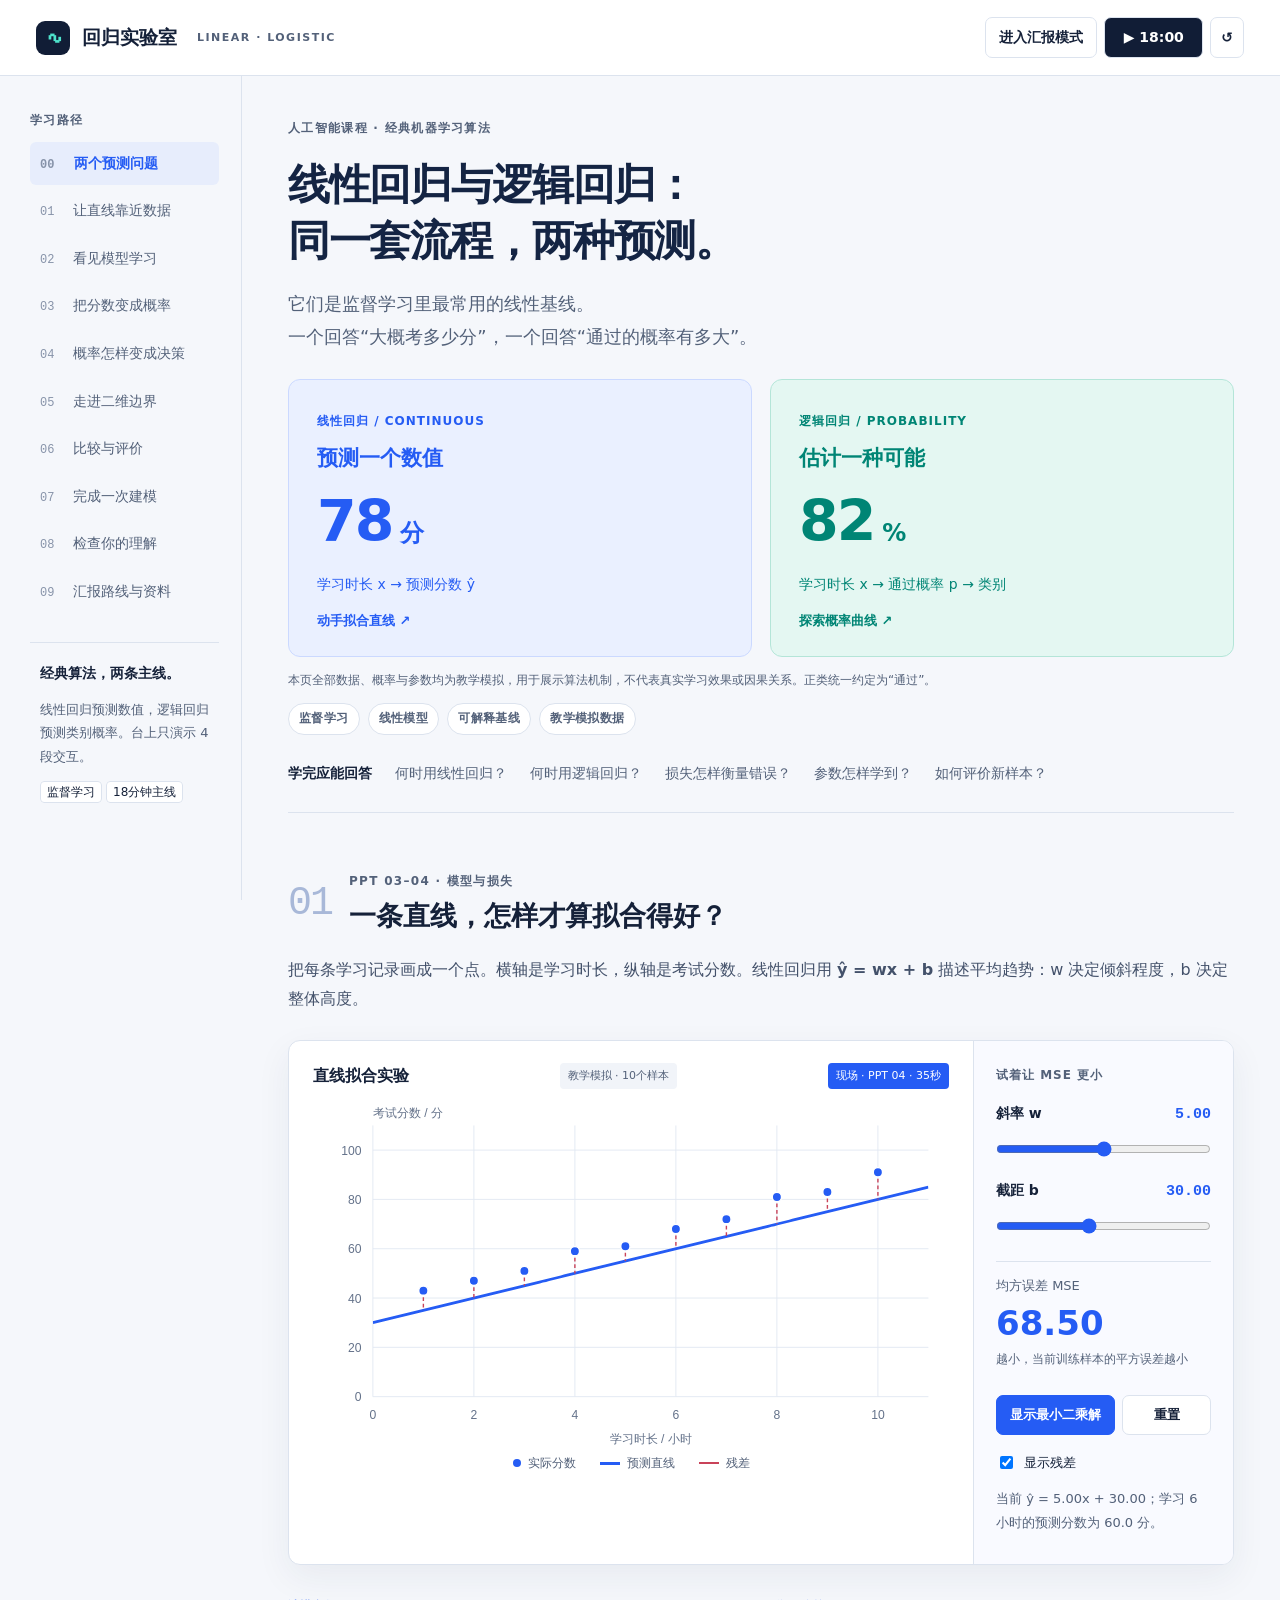
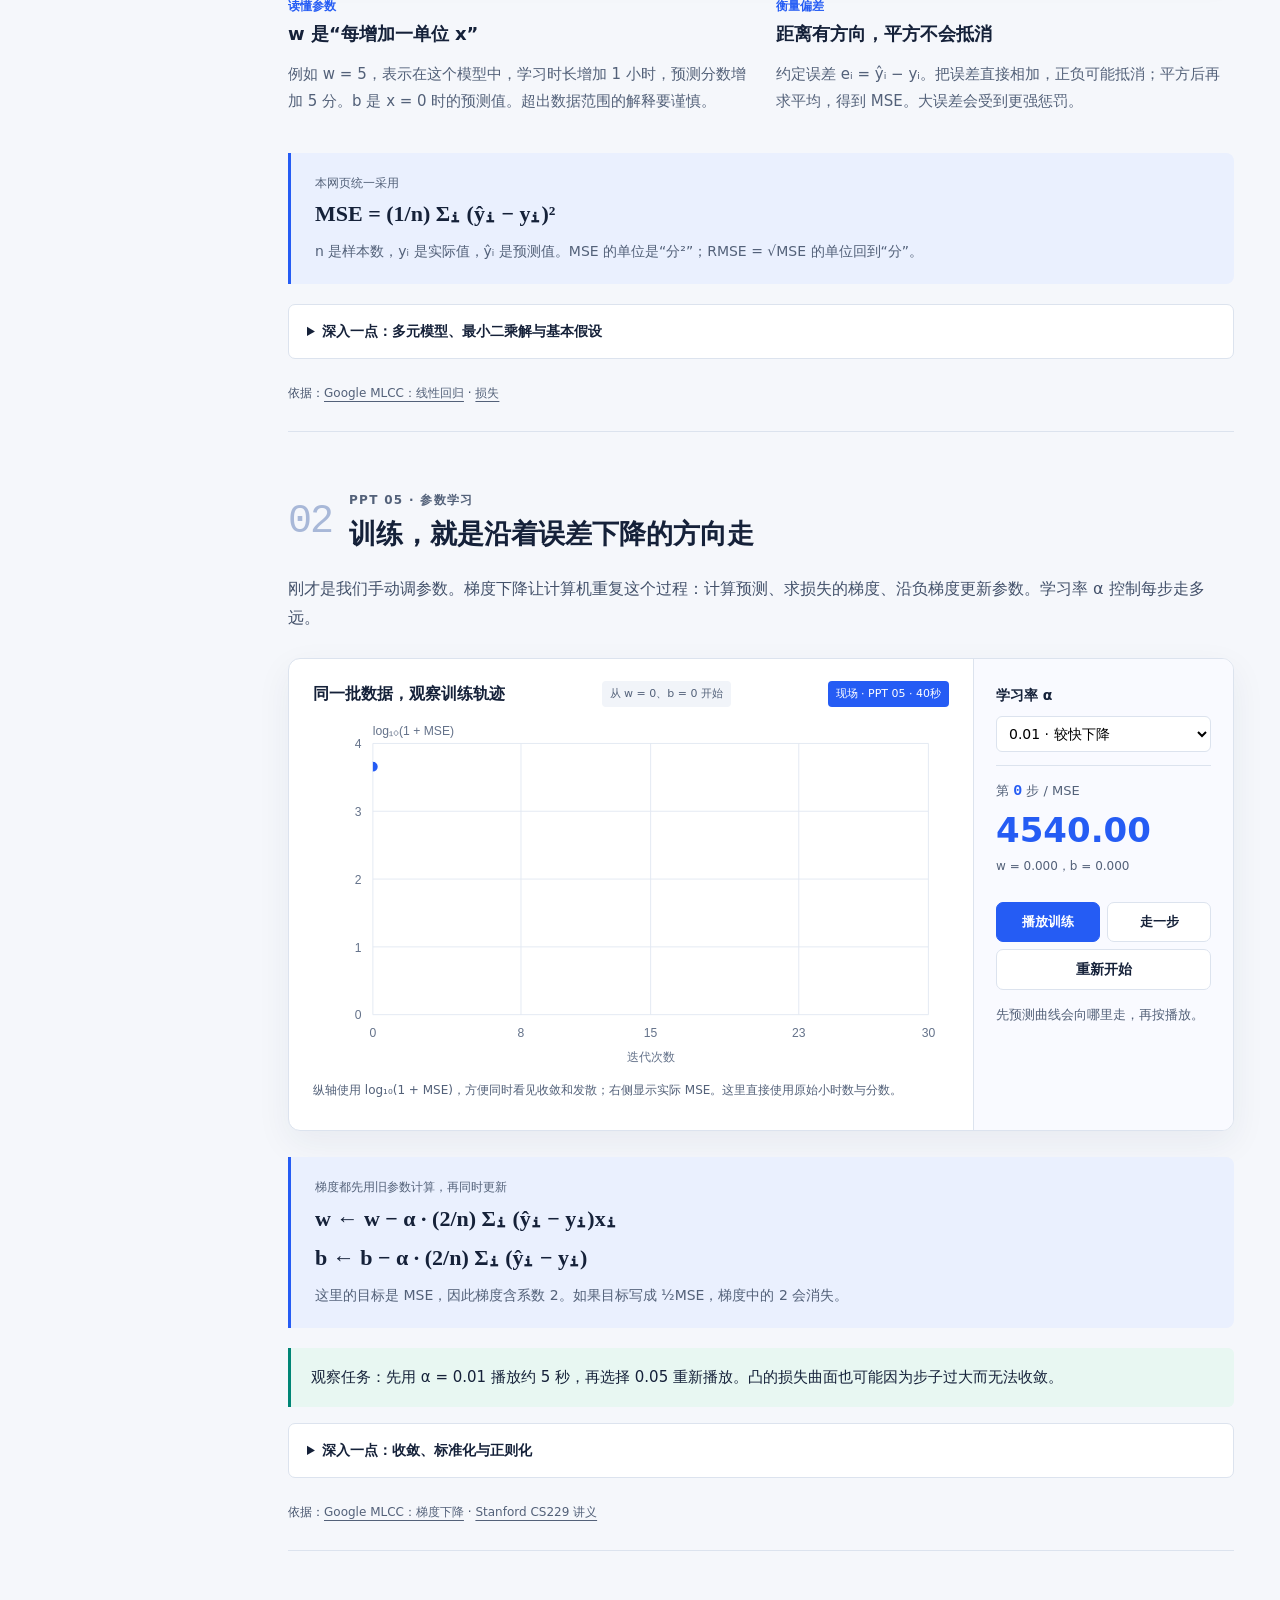
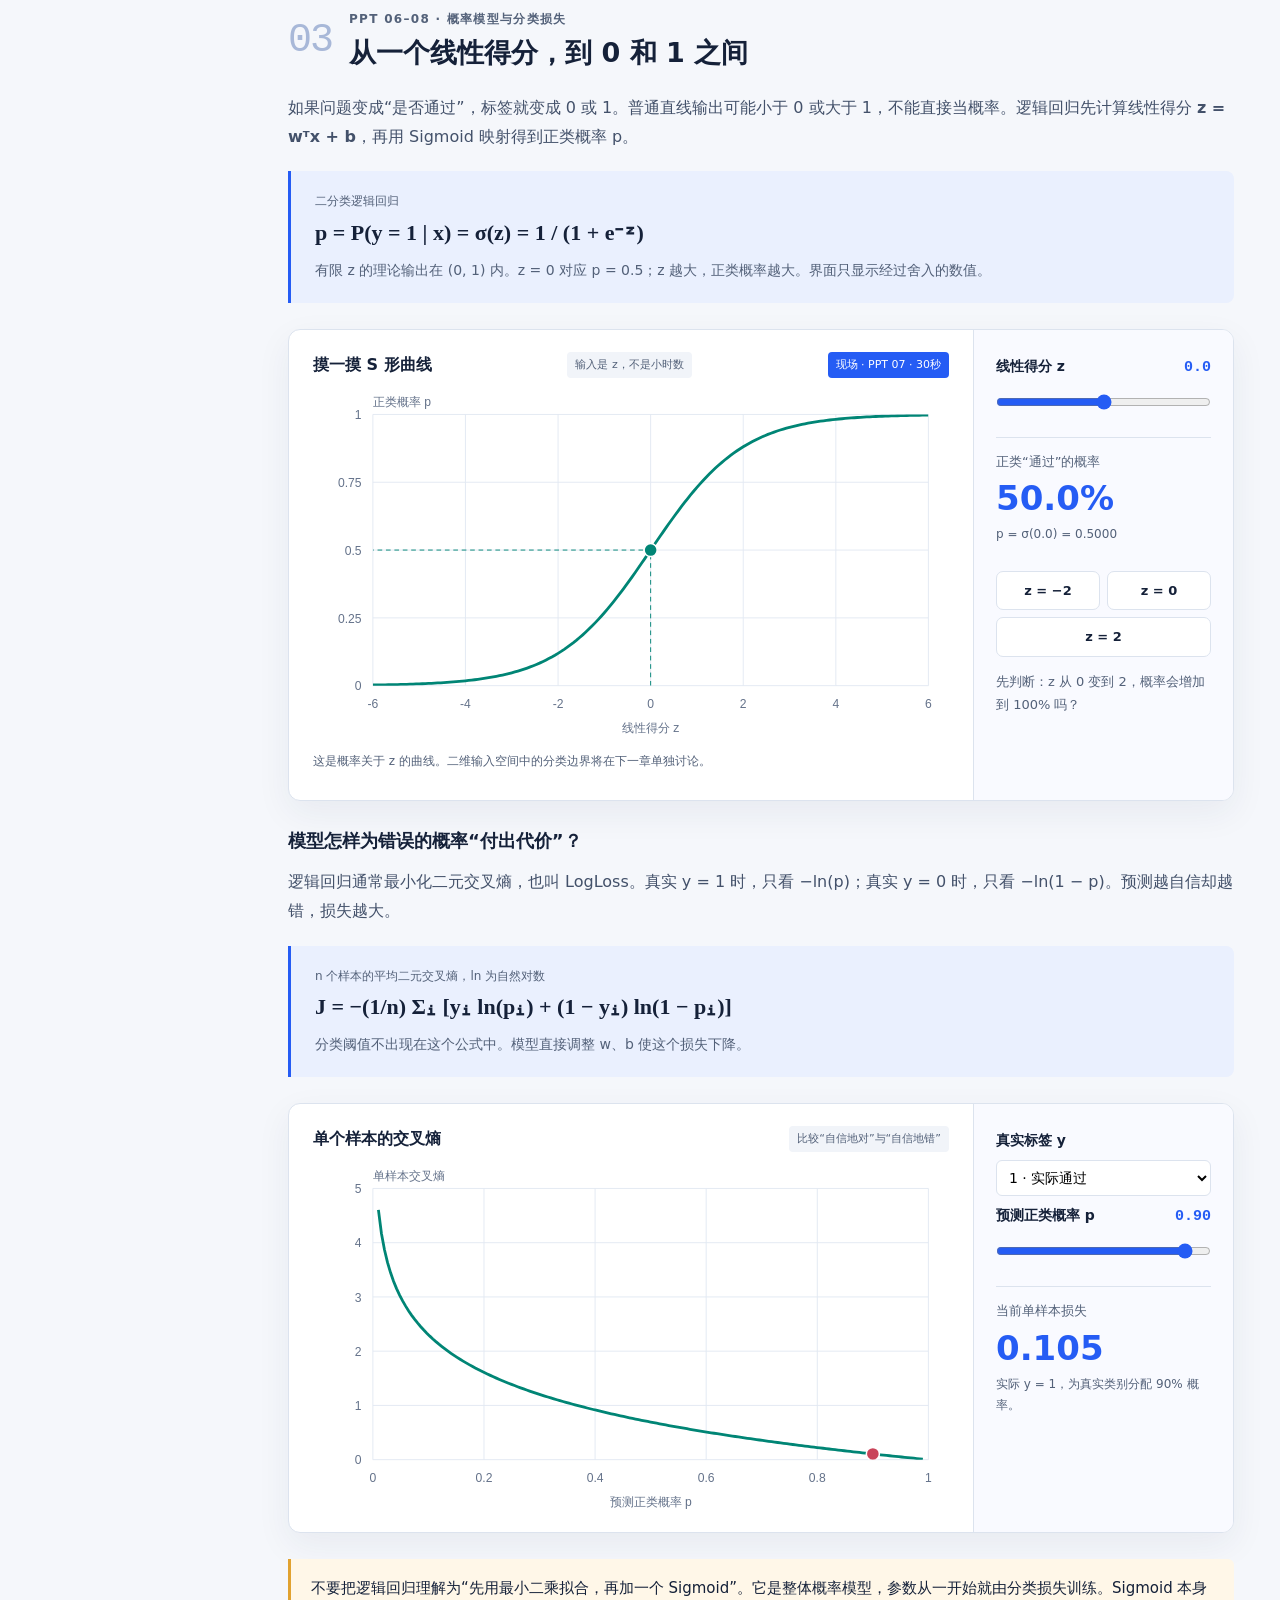
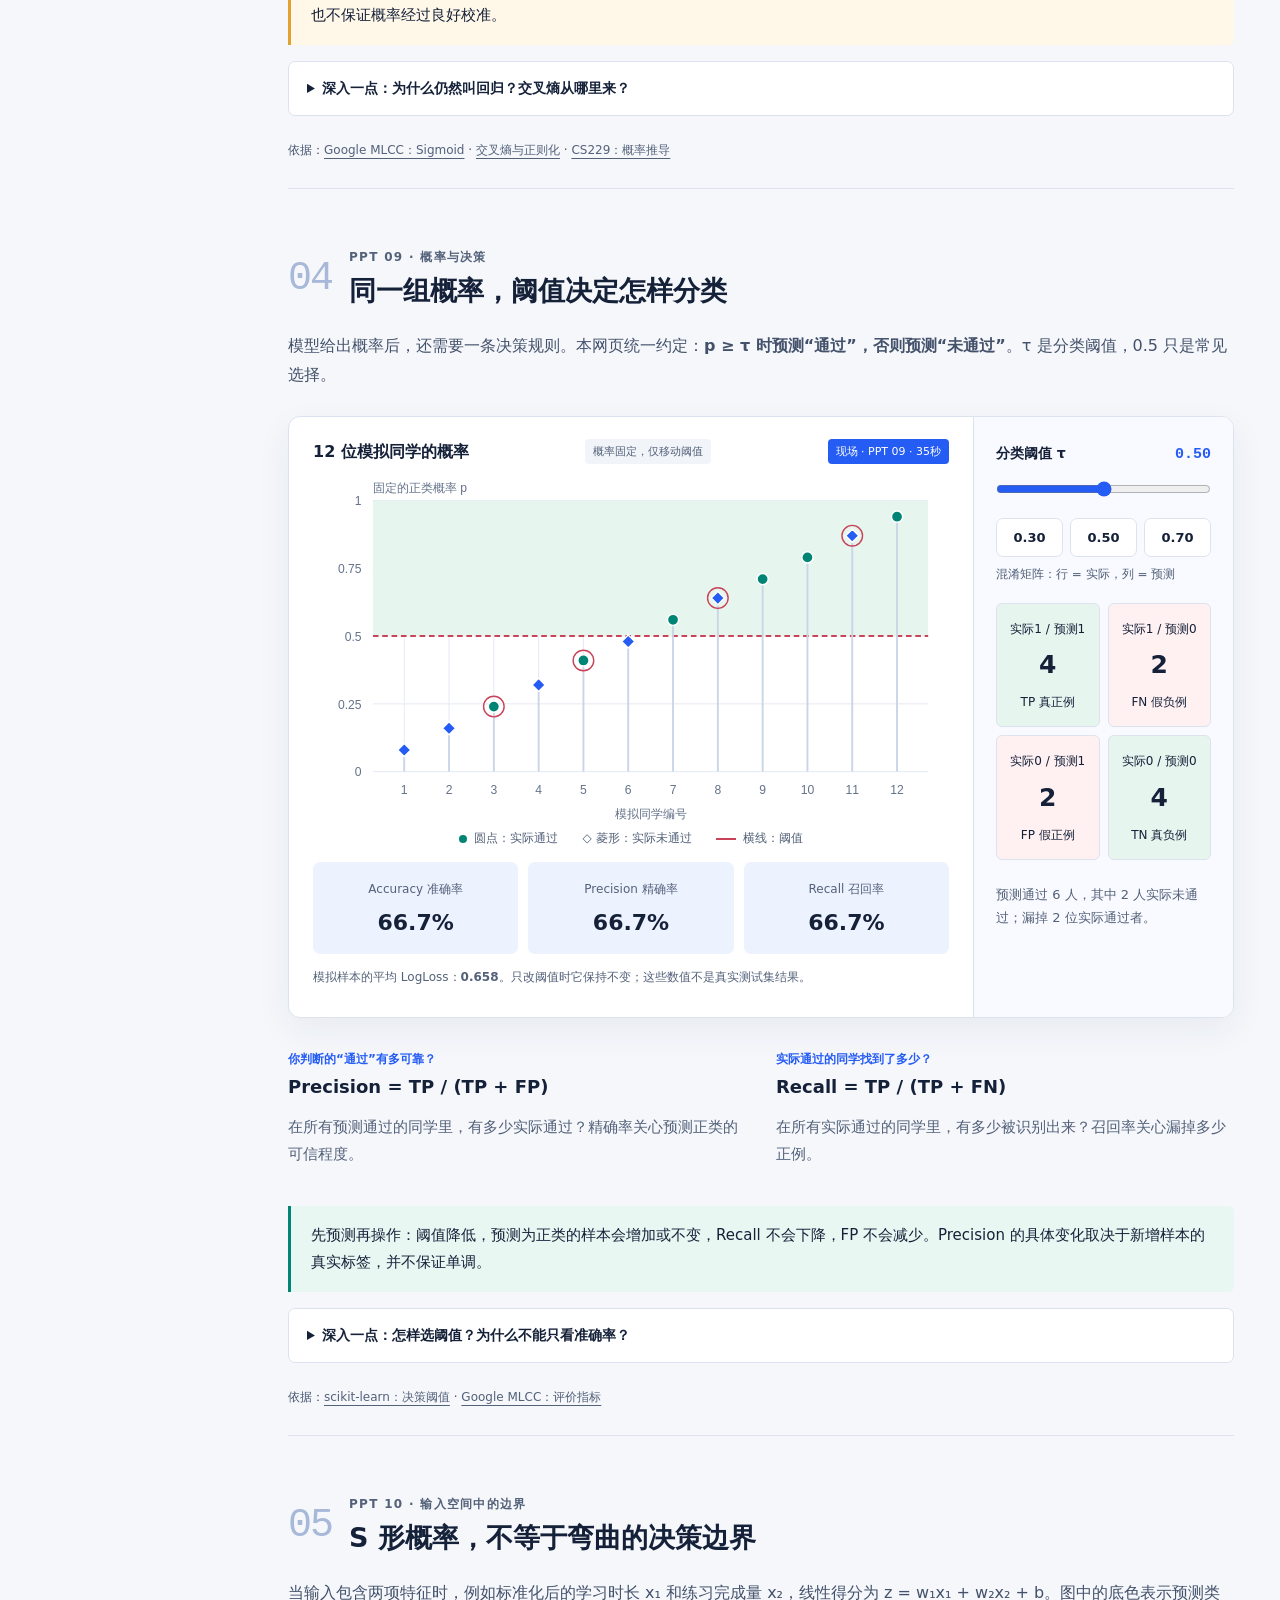
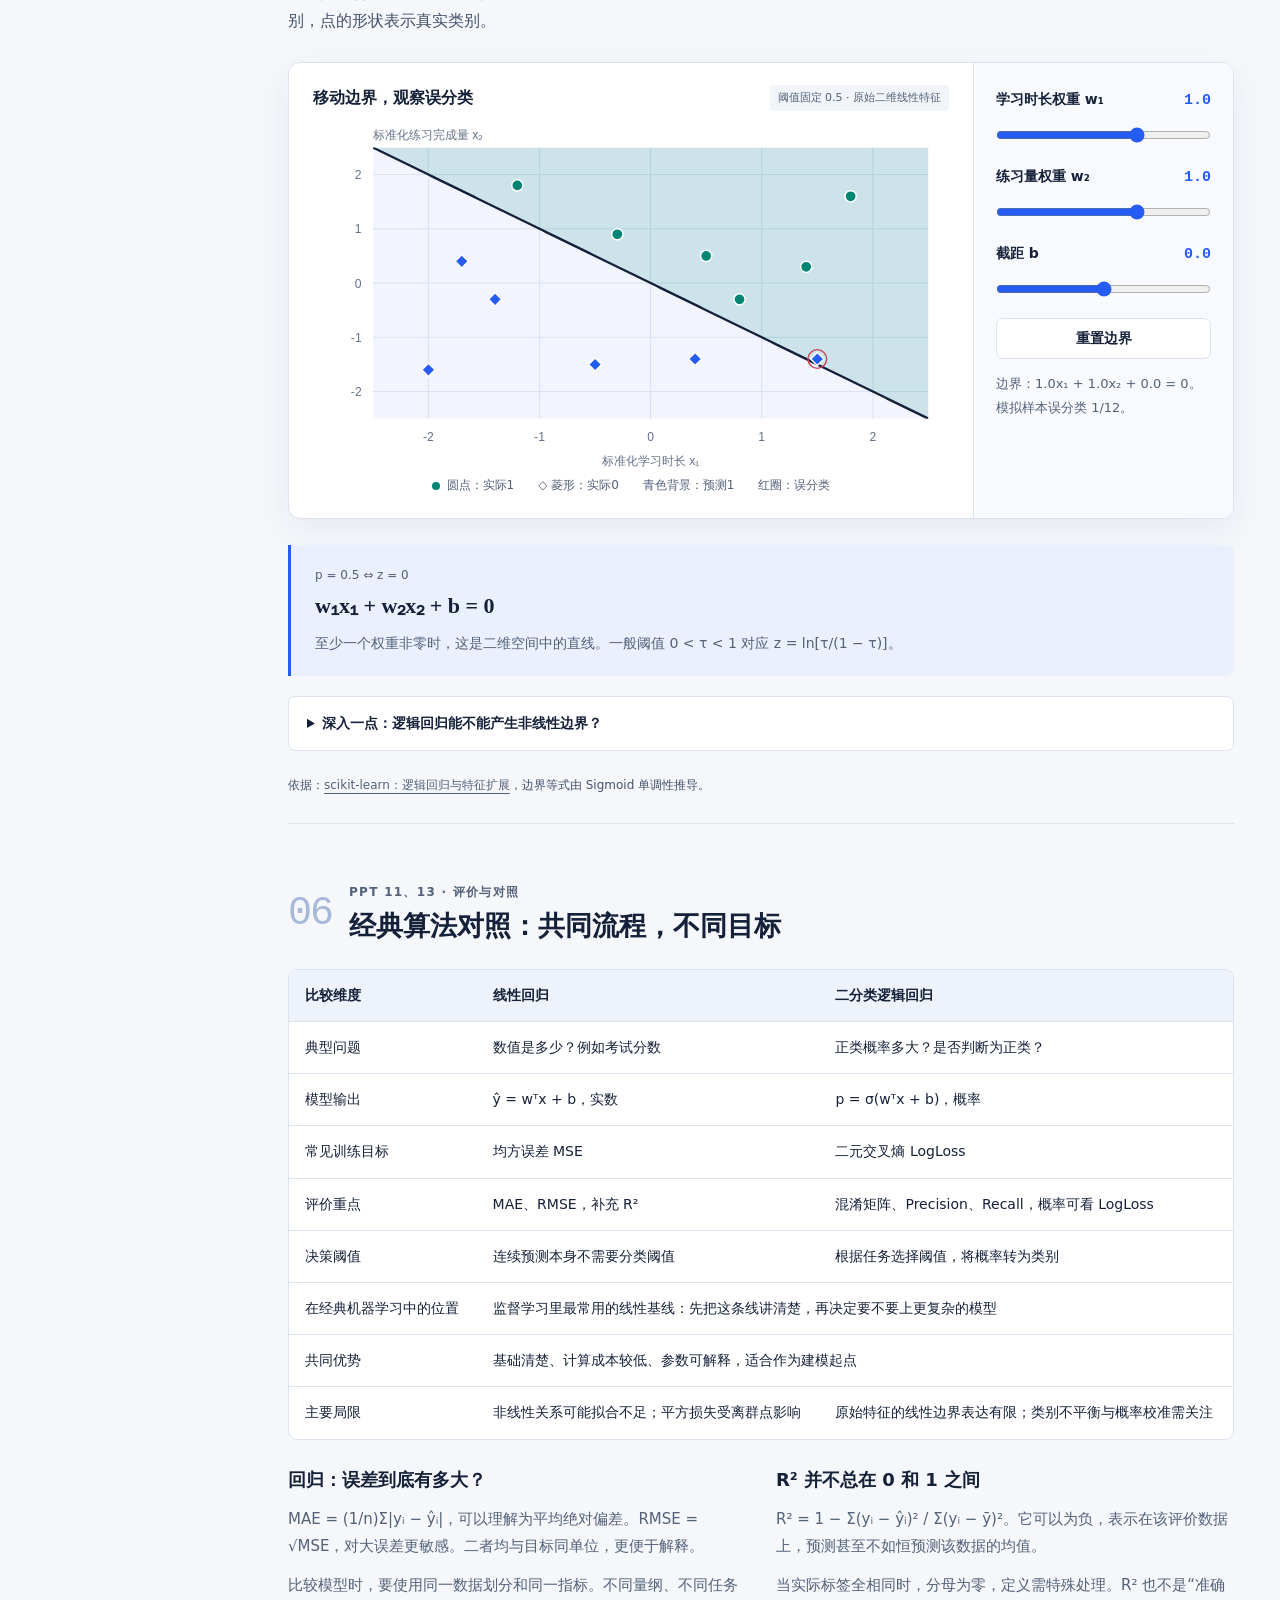
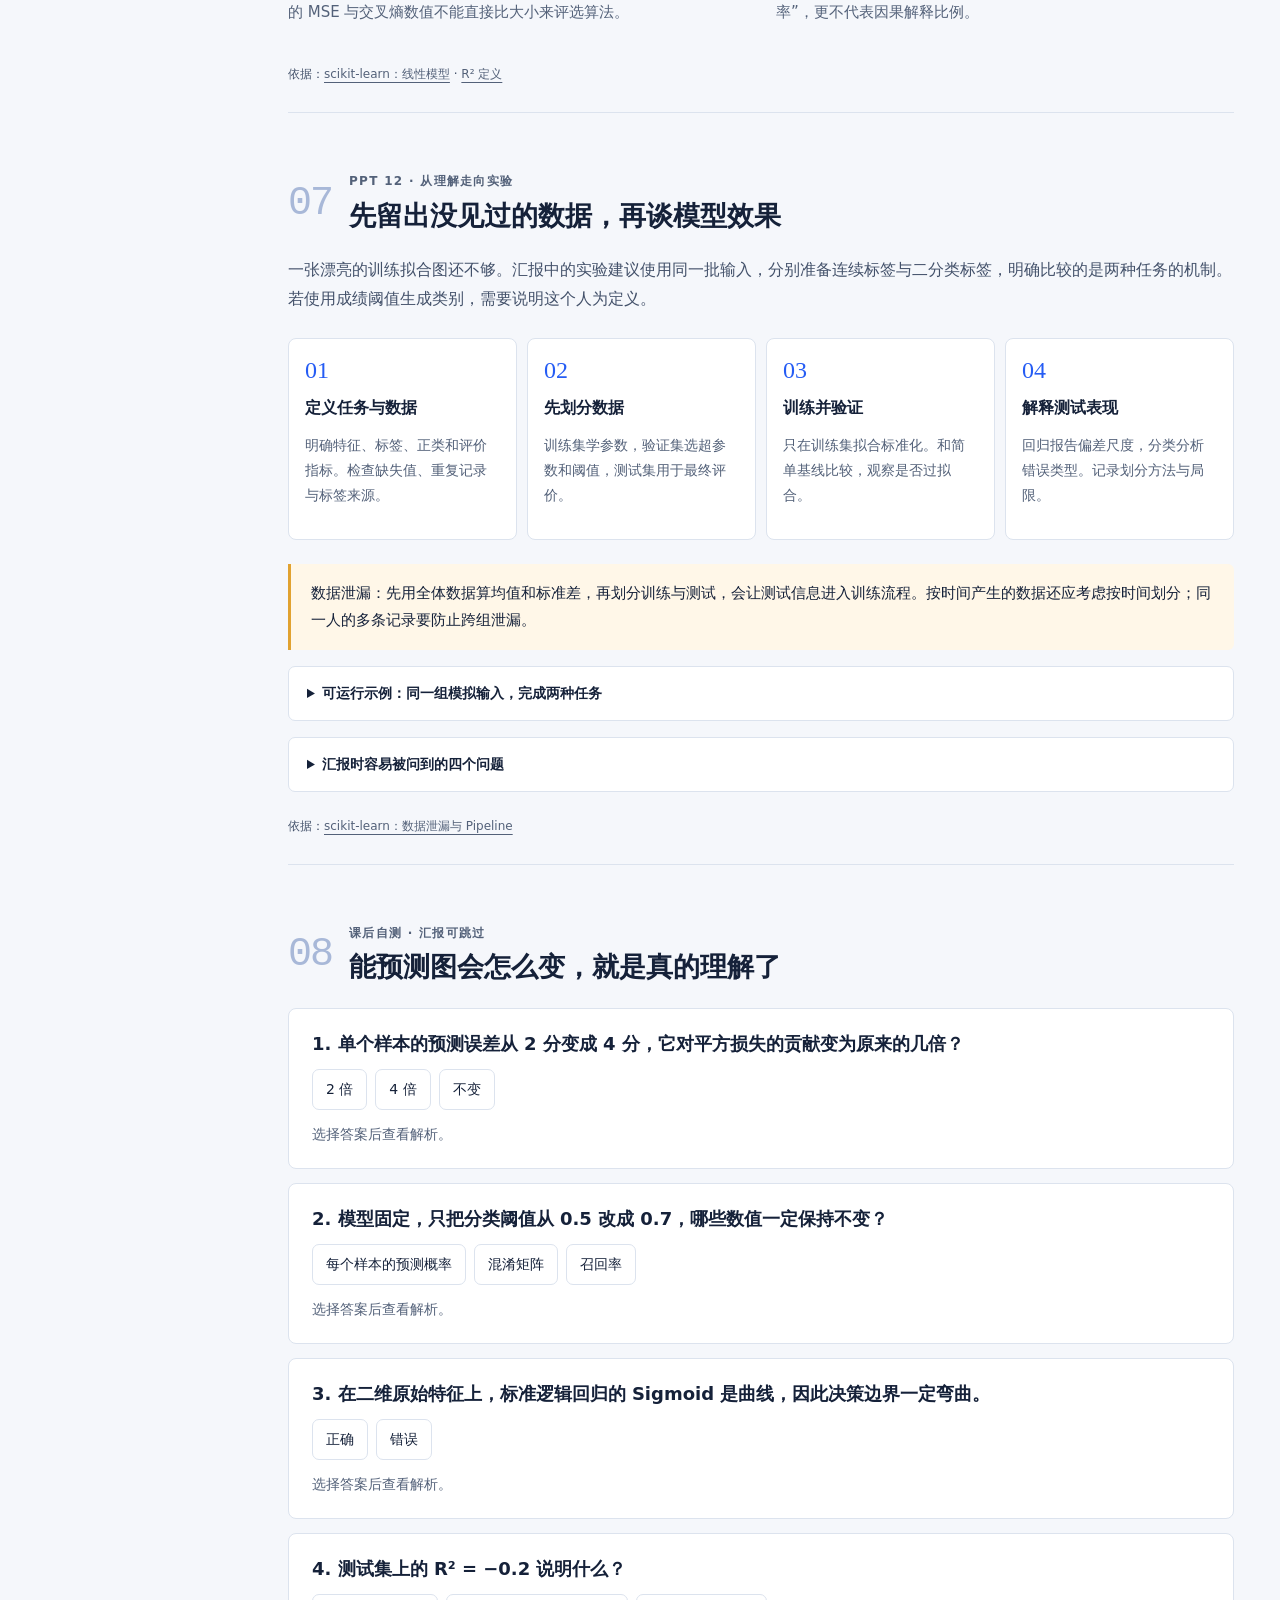
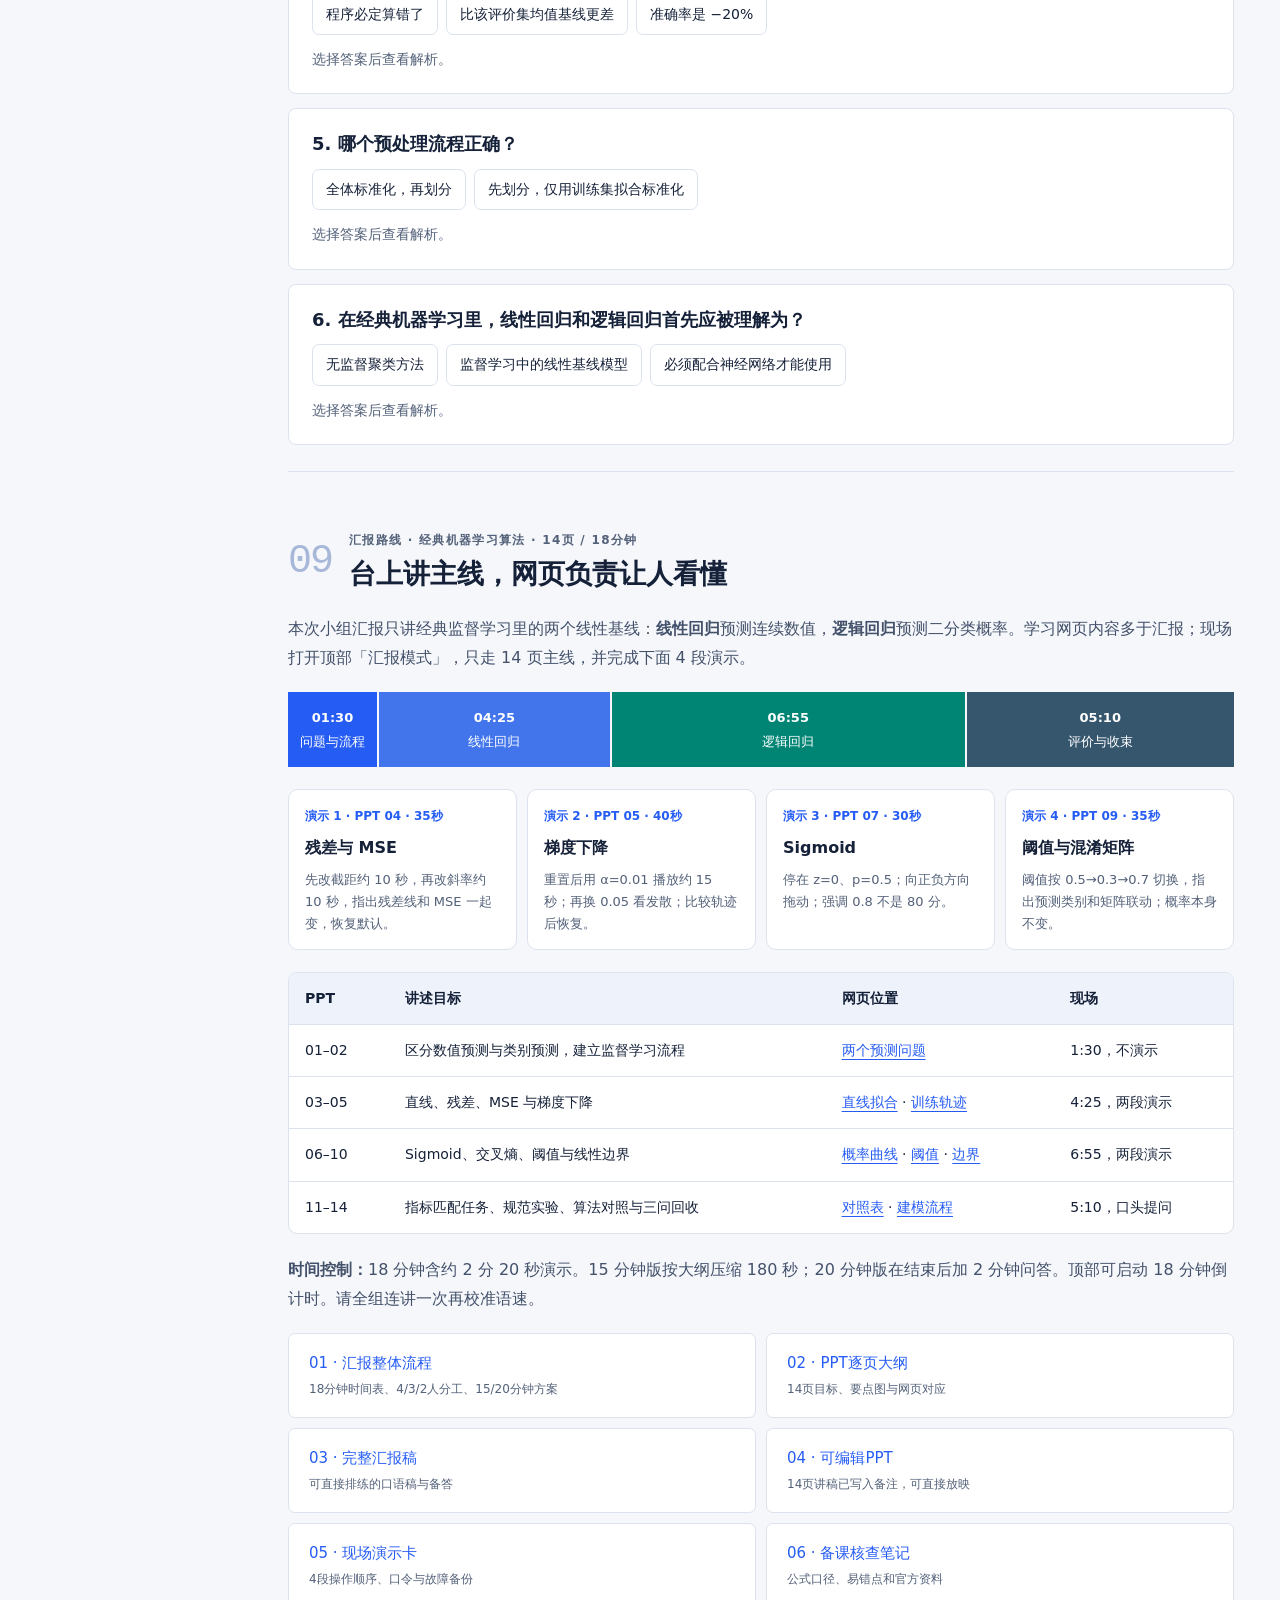
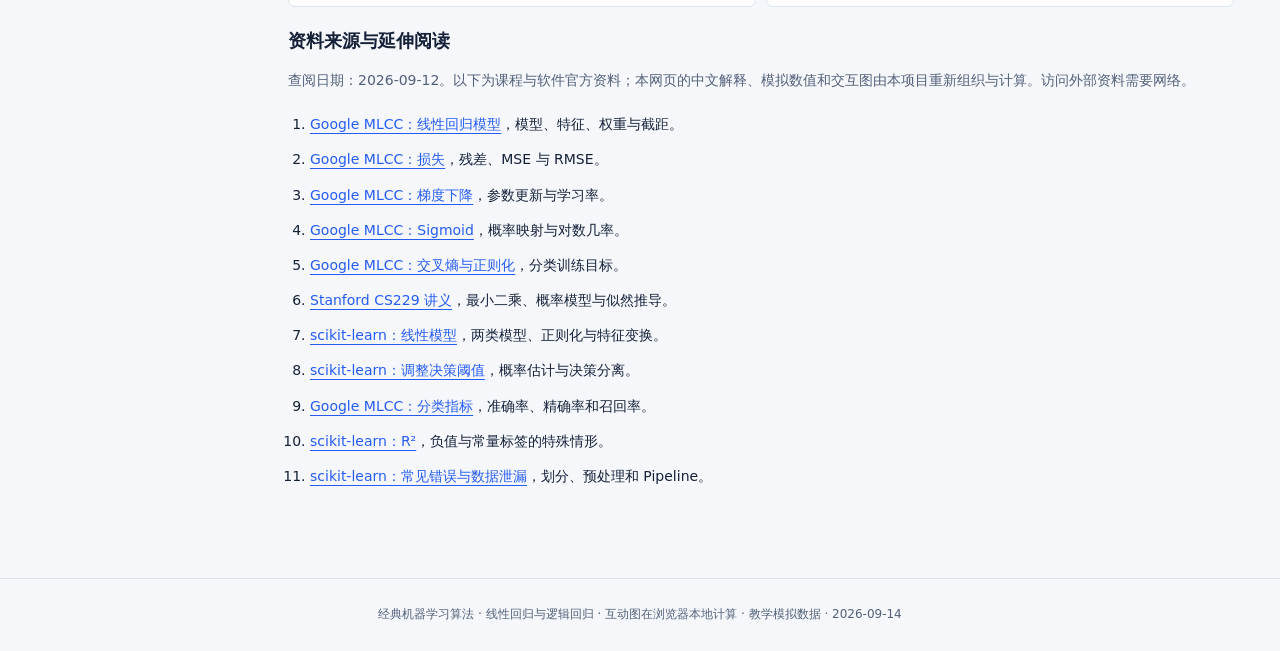
==== commit 62217b7f: "优化" ====
--- a/index.html
+++ b/index.html
@@ -1,34 +1,36 @@
 <!doctype html>
-<html lang="zh-CN"><head><meta charset="utf-8"><meta name="viewport" content="width=device-width,initial-scale=1"><meta name="description" content="通过可交互的图形学习线性回归与逻辑回归，配合18分钟小组汇报。"><title>回归实验室 · 从数值到概率</title><link rel="icon" href="data:image/svg+xml,%3Csvg xmlns='http://www.w3.org/2000/svg' viewBox='0 0 32 32'%3E%3Crect width='32' height='32' rx='8' fill='%23111d36'/%3E%3Cpath d='M6 25L26 7M6 24C18 24 12 8 26 8' fill='none' stroke='%234ee3cc' stroke-width='2'/%3E%3C/svg%3E"><link rel="stylesheet" href="style.css"><script src="app.js" defer></script></head>
+<html lang="zh-CN"><head><meta charset="utf-8"><meta name="viewport" content="width=device-width,initial-scale=1"><meta name="description" content="经典机器学习算法：用同一套学习流程理解线性回归与逻辑回归，配合18分钟小组汇报。"><title>线性回归与逻辑回归 · 经典机器学习算法</title><link rel="icon" href="data:image/svg+xml,%3Csvg xmlns='http://www.w3.org/2000/svg' viewBox='0 0 32 32'%3E%3Crect width='32' height='32' rx='8' fill='%23111d36'/%3E%3Cpath d='M6 25L26 7M6 24C18 24 12 8 26 8' fill='none' stroke='%234ee3cc' stroke-width='2'/%3E%3C/svg%3E"><link rel="stylesheet" href="style.css"><script src="app.js" defer></script></head>
 <body>
 <a class="skip" href="#main">跳到正文</a>
-<header class="topbar"><a class="brand" href="#start"><span class="brand-mark">∿</span>回归实验室<span class="brand-en">REGRESSION LAB</span></a><div class="top-actions"><button id="modeBtn" aria-pressed="false">进入汇报模式</button><button id="timerBtn" aria-label="开始18分钟汇报计时">▶ <span id="clock">18:00</span></button><button id="timerReset" class="icon-btn" aria-label="重置计时">↺</button></div></header>
-<div class="shell"><aside class="sidebar"><p class="eyebrow">学习路径</p><nav aria-label="章节导航"><a href="#start" class="active"><span>00</span> 两个预测问题</a><a href="#linear"><span>01</span> 让直线靠近数据</a><a href="#descent"><span>02</span> 看见模型学习</a><a href="#logistic"><span>03</span> 把分数变成概率</a><a href="#threshold"><span>04</span> 概率怎样变成决策</a><a href="#boundary"><span>05</span> 走进二维边界</a><a href="#compare"><span>06</span> 比较与评价</a><a href="#practice"><span>07</span> 完成一次建模</a><a href="#quiz"><span>08</span> 检查你的理解</a><a href="#presentation"><span>09</span> 汇报路线与资料</a></nav><div class="side-note"><b>先理解，再推导。</b><p>拖动参数、观察图形，最后用自己的话解释变化。</p><span class="badge">18分钟主线</span><span class="badge">可离线学习</span></div></aside>
+<header class="topbar"><a class="brand" href="#start"><span class="brand-mark">∿</span>回归实验室<span class="brand-en">LINEAR · LOGISTIC</span></a><div class="top-actions"><button id="modeBtn" aria-pressed="false">进入汇报模式</button><button id="timerBtn" aria-label="开始18分钟汇报计时">▶ <span id="clock">18:00</span></button><button id="timerReset" class="icon-btn" aria-label="重置计时">↺</button></div></header>
+<nav class="demo-jump" aria-label="现场演示入口"><a href="#linear">① 直线拟合 · 35秒</a><a href="#descent">② 梯度下降 · 40秒</a><a href="#logistic">③ Sigmoid · 30秒</a><a href="#threshold">④ 阈值 · 35秒</a></nav>
+<div class="shell"><aside class="sidebar"><p class="eyebrow">学习路径</p><nav aria-label="章节导航"><a href="#start" class="active"><span>00</span> 两个预测问题</a><a href="#linear"><span>01</span> 让直线靠近数据</a><a href="#descent"><span>02</span> 看见模型学习</a><a href="#logistic"><span>03</span> 把分数变成概率</a><a href="#threshold"><span>04</span> 概率怎样变成决策</a><a href="#boundary"><span>05</span> 走进二维边界</a><a href="#compare"><span>06</span> 比较与评价</a><a href="#practice"><span>07</span> 完成一次建模</a><a href="#quiz" class="study-only"><span>08</span> 检查你的理解</a><a href="#presentation"><span>09</span> 汇报路线与资料</a></nav><div class="side-note"><b>经典算法，两条主线。</b><p>线性回归预测数值，逻辑回归预测类别概率。台上只演示 4 段交互。</p><span class="badge">监督学习</span><span class="badge">18分钟主线</span><div class="talk-only demo-links"><p class="mini-label">现场演示</p><a href="#linear">PPT 04 · 直线拟合</a><a href="#descent">PPT 05 · 梯度下降</a><a href="#logistic">PPT 07 · Sigmoid</a><a href="#threshold">PPT 09 · 阈值</a></div></div></aside>
 <main id="main">
-<section id="start" class="intro"><div class="eyebrow">人工智能课程 · 线性回归 & 逻辑回归</div><h1>同一份学习记录，<br>两种预测问题。</h1><p class="lead">“大概考多少分？”与“通过的概率有多大？”<br>沿着这两个问题，理解模型如何从数据中学习。</p><div class="question-pair"><a class="question linear-color" href="#linear"><span class="mini-label">线性回归 / CONTINUOUS</span><h2>预测一个数值</h2><div class="big-answer">78<span>分</span></div><p>学习时长 x → 预测分数 ŷ</p><span class="question-link">动手拟合直线 ↗</span></a><a class="question logistic-color" href="#logistic"><span class="mini-label">逻辑回归 / PROBABILITY</span><h2>估计一种可能</h2><div class="big-answer">82<span>%</span></div><p>学习时长 x → 通过概率 p → 类别</p><span class="question-link">探索概率曲线 ↗</span></a></div><p class="caption">本页全部数据、概率与参数均为教学模拟，用于展示算法机制，不代表真实学习效果或因果关系。正类统一约定为“通过”。</p><div class="learning-goals"><b>学完应能回答</b><span>模型输出什么？</span><span>怎样定义“错”？</span><span>参数如何学到？</span><span>如何评价预测？</span></div></section>
+<section id="start" class="intro"><div class="eyebrow">人工智能课程 · 经典机器学习算法</div><h1>线性回归与逻辑回归：<br>同一套流程，两种预测。</h1><p class="lead">它们是监督学习里最常用的线性基线。<br>一个回答“大概考多少分”，一个回答“通过的概率有多大”。</p><div class="question-pair"><a class="question linear-color" href="#linear"><span class="mini-label">线性回归 / CONTINUOUS</span><h2>预测一个数值</h2><div class="big-answer">78<span>分</span></div><p>学习时长 x → 预测分数 ŷ</p><span class="question-link">动手拟合直线 ↗</span></a><a class="question logistic-color" href="#logistic"><span class="mini-label">逻辑回归 / PROBABILITY</span><h2>估计一种可能</h2><div class="big-answer">82<span>%</span></div><p>学习时长 x → 通过概率 p → 类别</p><span class="question-link">探索概率曲线 ↗</span></a></div><p class="caption">本页全部数据、概率与参数均为教学模拟，用于展示算法机制，不代表真实学习效果或因果关系。正类统一约定为“通过”。</p><div class="algo-strip" aria-label="算法定位"><span>监督学习</span><span>线性模型</span><span>可解释基线</span><span>教学模拟数据</span></div><div class="learning-goals"><b>学完应能回答</b><span>何时用线性回归？</span><span>何时用逻辑回归？</span><span>损失怎样衡量错误？</span><span>参数怎样学到？</span><span>如何评价新样本？</span></div></section>
 <section id="linear"><div class="section-heading"><span class="section-number">01</span><div><p class="eyebrow">PPT 03–04 · 模型与损失</p><h2>一条直线，怎样才算拟合得好？</h2></div></div><p>把每条学习记录画成一个点。横轴是学习时长，纵轴是考试分数。线性回归用 <strong>ŷ = wx + b</strong> 描述平均趋势：w 决定倾斜程度，b 决定整体高度。</p>
-<div class="lab"><div class="lab-main"><div class="lab-title"><h3>直线拟合实验</h3><span class="tag">教学模拟 · 10个样本</span></div><svg id="linearPlot" class="plot" viewBox="0 0 680 370" role="img" aria-label="学习时长与分数散点图，显示拟合直线和残差"></svg><div class="legend"><span><i class="dot blue"></i>实际分数</span><span><i class="line-key"></i>预测直线</span><span><i class="line-key red"></i>残差</span></div></div><div class="controls"><p class="mini-label">试着让 MSE 更小</p><label for="weight">斜率 w <output id="weightOut">5.0</output></label><input id="weight" type="range" min="-2" max="12" step="0.1" value="5"><label for="bias">截距 b <output id="biasOut">30</output></label><input id="bias" type="range" min="0" max="70" step="0.5" value="30"><div class="metric"><span>均方误差 MSE</span><strong id="mseOut">—</strong><small>越小，当前训练样本的平方误差越小</small></div><div class="btn-row"><button id="fitBtn" class="primary">显示最小二乘解</button><button id="linearReset">重置</button></div><label class="check"><input id="residuals" type="checkbox" checked> 显示残差</label><p id="linearReadout" class="live-note" aria-live="polite"></p></div></div>
+<div class="lab"><div class="lab-main"><div class="lab-title"><h3>直线拟合实验</h3><span class="tag">教学模拟 · 10个样本</span><span class="tag demo-tag">现场 · PPT 04 · 35秒</span></div><svg id="linearPlot" class="plot" viewBox="0 0 680 370" role="img" aria-label="学习时长与分数散点图，显示拟合直线和残差"></svg><div class="legend"><span><i class="dot blue"></i>实际分数</span><span><i class="line-key"></i>预测直线</span><span><i class="line-key red"></i>残差</span></div></div><div class="controls"><p class="mini-label">试着让 MSE 更小</p><label for="weight">斜率 w <output id="weightOut">5.0</output></label><input id="weight" type="range" min="-2" max="12" step="0.1" value="5"><label for="bias">截距 b <output id="biasOut">30</output></label><input id="bias" type="range" min="0" max="70" step="0.5" value="30"><div class="metric"><span>均方误差 MSE</span><strong id="mseOut">—</strong><small>越小，当前训练样本的平方误差越小</small></div><div class="btn-row"><button id="fitBtn" class="primary">显示最小二乘解</button><button id="linearReset">重置</button></div><label class="check"><input id="residuals" type="checkbox" checked> 显示残差</label><p id="linearReadout" class="live-note" aria-live="polite"></p></div></div>
 <div class="explain-grid"><article><span class="step-label">读懂参数</span><h3>w 是“每增加一单位 x”</h3><p>例如 w = 5，表示在这个模型中，学习时长增加 1 小时，预测分数增加 5 分。b 是 x = 0 时的预测值。超出数据范围的解释要谨慎。</p></article><article><span class="step-label">衡量偏差</span><h3>距离有方向，平方不会抵消</h3><p>约定误差 eᵢ = ŷᵢ − yᵢ。把误差直接相加，正负可能抵消；平方后再求平均，得到 MSE。大误差会受到更强惩罚。</p></article></div>
 <div class="formula"><span>本网页统一采用</span><b>MSE = (1/n) Σᵢ (ŷᵢ − yᵢ)²</b><p>n 是样本数，yᵢ 是实际值，ŷᵢ 是预测值。MSE 的单位是“分²”；RMSE = √MSE 的单位回到“分”。</p></div>
 <details class="deep"><summary>深入一点：多元模型、最小二乘解与基本假设</summary><p>多元线性回归写作 ŷ = w₁x₁ + ⋯ + w_dx_d + b。这里的“线性”指对参数线性；加入预先构造的 x² 特征后，仍可对参数保持线性。</p><p>一元最小二乘解：w* = Σ(xᵢ − x̄)(yᵢ − ȳ) / Σ(xᵢ − x̄)²，b* = ȳ − w*x̄，前提是 x 存在变化。多元情况下可用稳定的数值线性代数求解，无需手工求逆。</p><p>用线性模型近似条件均值是建模选择。误差独立、同方差等假设影响传统统计推断；正态性主要用于经典的小样本区间和检验，不能说“只有数据正态才能拟合”。最小二乘对离群点较敏感，也不证明因果。</p></details><p class="source-line">依据：<a href="https://developers.google.com/machine-learning/crash-course/linear-regression" target="_blank" rel="noopener">Google MLCC：线性回归</a> · <a href="https://developers.google.com/machine-learning/crash-course/linear-regression/loss" target="_blank" rel="noopener">损失</a></p></section>
 <section id="descent"><div class="section-heading"><span class="section-number">02</span><div><p class="eyebrow">PPT 05 · 参数学习</p><h2>训练，就是沿着误差下降的方向走</h2></div></div><p>刚才是我们手动调参数。梯度下降让计算机重复这个过程：计算预测、求损失的梯度、沿负梯度更新参数。学习率 α 控制每步走多远。</p>
-<div class="lab"><div class="lab-main"><div class="lab-title"><h3>同一批数据，观察训练轨迹</h3><span class="tag">从 w = 0、b = 0 开始</span></div><svg id="descentPlot" class="plot" viewBox="0 0 680 370" role="img" aria-label="梯度下降训练的均方误差随迭代次数变化，纵轴为log10一加MSE"></svg><p class="caption">纵轴使用 log₁₀(1 + MSE)，方便同时看见收敛和发散；右侧显示实际 MSE。这里直接使用原始小时数与分数。</p></div><div class="controls"><label for="learningRate">学习率 α</label><select id="learningRate"><option value="0.001">0.001 · 小步前进</option><option value="0.01" selected>0.01 · 较快下降</option><option value="0.05">0.05 · 过大，观察发散</option></select><div class="metric"><span>第 <output id="iteration">0</output> 步 / MSE</span><strong id="descentMse">—</strong><small id="descentParams"></small></div><div class="btn-row"><button class="primary" id="trainBtn">播放训练</button><button id="stepBtn">走一步</button></div><button id="trainReset">重新开始</button><p id="trainStatus" class="live-note" aria-live="polite">先预测曲线会向哪里走，再按播放。</p></div></div>
+<div class="lab"><div class="lab-main"><div class="lab-title"><h3>同一批数据，观察训练轨迹</h3><span class="tag">从 w = 0、b = 0 开始</span><span class="tag demo-tag">现场 · PPT 05 · 40秒</span></div><svg id="descentPlot" class="plot" viewBox="0 0 680 370" role="img" aria-label="梯度下降训练的均方误差随迭代次数变化，纵轴为log10一加MSE"></svg><p class="caption">纵轴使用 log₁₀(1 + MSE)，方便同时看见收敛和发散；右侧显示实际 MSE。这里直接使用原始小时数与分数。</p></div><div class="controls"><label for="learningRate">学习率 α</label><select id="learningRate"><option value="0.001">0.001 · 小步前进</option><option value="0.01" selected>0.01 · 较快下降</option><option value="0.05">0.05 · 过大，观察发散</option></select><div class="metric"><span>第 <output id="iteration">0</output> 步 / MSE</span><strong id="descentMse">—</strong><small id="descentParams"></small></div><div class="btn-row"><button class="primary" id="trainBtn">播放训练</button><button id="stepBtn">走一步</button></div><button id="trainReset">重新开始</button><p id="trainStatus" class="live-note" aria-live="polite">先预测曲线会向哪里走，再按播放。</p></div></div>
 <div class="formula"><span>梯度都先用旧参数计算，再同时更新</span><b>w ← w − α · (2/n) Σᵢ (ŷᵢ − yᵢ)xᵢ</b><b>b ← b − α · (2/n) Σᵢ (ŷᵢ − yᵢ)</b><p>这里的目标是 MSE，因此梯度含系数 2。如果目标写成 ½MSE，梯度中的 2 会消失。</p></div><div class="callout">观察任务：先用 α = 0.01 播放约 5 秒，再选择 0.05 重新播放。凸的损失曲面也可能因为步子过大而无法收敛。</div><details class="deep"><summary>深入一点：收敛、标准化与正则化</summary><p>对线性回归的平方目标，梯度下降在合适学习率等条件下可以趋近最小值。停止可以依据迭代次数、梯度大小或损失变化，不能只看动画“动得慢”。本演示最多 240 步，不宣称已经达到最优。</p><p>特征尺度差异很大时，优化会更困难。标准化必须只用训练集估计均值和标准差，再应用到验证集、测试集。岭回归在损失中加入 λΣwⱼ²，限制过大的系数；λ 由验证数据选择，通常不惩罚截距。</p><p>梯度下降只是求解方式之一。普通最小二乘还有数值线性代数解法，“模型”与“优化算法”是两个不同层次。</p></details><p class="source-line">依据：<a href="https://developers.google.com/machine-learning/crash-course/linear-regression/gradient-descent" target="_blank" rel="noopener">Google MLCC：梯度下降</a> · <a href="https://cs229.stanford.edu/main_notes.pdf" target="_blank" rel="noopener">Stanford CS229 讲义</a></p></section>
 
 <section id="logistic"><div class="section-heading"><span class="section-number">03</span><div><p class="eyebrow">PPT 06–08 · 概率模型与分类损失</p><h2>从一个线性得分，到 0 和 1 之间</h2></div></div><p>如果问题变成“是否通过”，标签就变成 0 或 1。普通直线输出可能小于 0 或大于 1，不能直接当概率。逻辑回归先计算线性得分 <strong>z = wᵀx + b</strong>，再用 Sigmoid 映射得到正类概率 p。</p><div class="formula"><span>二分类逻辑回归</span><b>p = P(y = 1 | x) = σ(z) = 1 / (1 + e⁻ᶻ)</b><p>有限 z 的理论输出在 (0, 1) 内。z = 0 对应 p = 0.5；z 越大，正类概率越大。界面只显示经过舍入的数值。</p></div>
-<div class="lab"><div class="lab-main"><div class="lab-title"><h3>摸一摸 S 形曲线</h3><span class="tag">输入是 z，不是小时数</span></div><svg id="sigmoidPlot" class="plot" viewBox="0 0 680 370" role="img" aria-label="Sigmoid函数曲线和当前线性得分所对应的概率"></svg><p class="caption">这是概率关于 z 的曲线。二维输入空间中的分类边界将在下一章单独讨论。</p></div><div class="controls"><label for="zValue">线性得分 z <output id="zOut">0.0</output></label><input id="zValue" type="range" min="-6" max="6" step="0.1" value="0"><div class="metric"><span>正类“通过”的概率</span><strong id="probOut">50.0%</strong><small id="sigmoidReadout">z = 0，p = 0.5</small></div><div class="btn-row"><button data-z="-2">z = −2</button><button data-z="0">z = 0</button><button data-z="2">z = 2</button></div><p class="live-note">先判断：z 从 0 变到 2，概率会增加到 100% 吗？</p></div></div>
+<div class="lab"><div class="lab-main"><div class="lab-title"><h3>摸一摸 S 形曲线</h3><span class="tag">输入是 z，不是小时数</span><span class="tag demo-tag">现场 · PPT 07 · 30秒</span></div><svg id="sigmoidPlot" class="plot" viewBox="0 0 680 370" role="img" aria-label="Sigmoid函数曲线和当前线性得分所对应的概率"></svg><p class="caption">这是概率关于 z 的曲线。二维输入空间中的分类边界将在下一章单独讨论。</p></div><div class="controls"><label for="zValue">线性得分 z <output id="zOut">0.0</output></label><input id="zValue" type="range" min="-6" max="6" step="0.1" value="0"><div class="metric"><span>正类“通过”的概率</span><strong id="probOut">50.0%</strong><small id="sigmoidReadout">z = 0，p = 0.5</small></div><div class="btn-row"><button data-z="-2">z = −2</button><button data-z="0">z = 0</button><button data-z="2">z = 2</button></div><p class="live-note">先判断：z 从 0 变到 2，概率会增加到 100% 吗？</p></div></div>
 <h3>模型怎样为错误的概率“付出代价”？</h3><p>逻辑回归通常最小化二元交叉熵，也叫 LogLoss。真实 y = 1 时，只看 −ln(p)；真实 y = 0 时，只看 −ln(1 − p)。预测越自信却越错，损失越大。</p><div class="formula"><span>n 个样本的平均二元交叉熵，ln 为自然对数</span><b>J = −(1/n) Σᵢ [yᵢ ln(pᵢ) + (1 − yᵢ) ln(1 − pᵢ)]</b><p>分类阈值不出现在这个公式中。模型直接调整 w、b 使这个损失下降。</p></div>
 <div class="lab"><div class="lab-main"><div class="lab-title"><h3>单个样本的交叉熵</h3><span class="tag">比较“自信地对”与“自信地错”</span></div><svg id="lossPlot" class="plot" viewBox="0 0 680 370" role="img" aria-label="单样本交叉熵随正类预测概率变化曲线"></svg></div><div class="controls"><label for="trueLabel">真实标签 y</label><select id="trueLabel"><option value="1">1 · 实际通过</option><option value="0">0 · 实际未通过</option></select><label for="lossProb">预测正类概率 p <output id="lossProbOut">0.90</output></label><input id="lossProb" type="range" min="0.01" max="0.99" step="0.01" value="0.90"><div class="metric"><span>当前单样本损失</span><strong id="lossOut">—</strong><small id="lossReadout"></small></div></div></div>
 <div class="callout warn">不要把逻辑回归理解为“先用最小二乘拟合，再加一个 Sigmoid”。它是整体概率模型，参数从一开始就由分类损失训练。Sigmoid 本身也不保证概率经过良好校准。</div><details class="deep"><summary>深入一点：为什么仍然叫回归？交叉熵从哪里来？</summary><p>逻辑回归对对数几率建模：ln[p/(1 − p)] = wᵀx + b。线性的是对数几率。在机器学习任务划分中，它常作为分类模型使用。</p><p>若标签服从伯努利分布，单样本概率为 pʸ(1 − p)¹⁻ʸ。把样本似然相乘、取负对数并求平均，就得到交叉熵。这比“曲线看起来合适”给出了更明确的概率依据。</p><p>无正则化时，梯度为 ∇wJ = (1/n)Σ(pᵢ − yᵢ)xᵢ，∂J/∂b = (1/n)Σ(pᵢ − yᵢ)。更新形式同样是沿负梯度，但预测函数与线性回归不同。数据完全可分时，无正则化参数可能持续增大，实际常使用正则化。</p></details><p class="source-line">依据：<a href="https://developers.google.com/machine-learning/crash-course/logistic-regression/sigmoid-function" target="_blank" rel="noopener">Google MLCC：Sigmoid</a> · <a href="https://developers.google.com/machine-learning/crash-course/logistic-regression/loss-regularization" target="_blank" rel="noopener">交叉熵与正则化</a> · <a href="https://cs229.stanford.edu/main_notes.pdf" target="_blank" rel="noopener">CS229：概率推导</a></p></section>
 
 <section id="threshold"><div class="section-heading"><span class="section-number">04</span><div><p class="eyebrow">PPT 09 · 概率与决策</p><h2>同一组概率，阈值决定怎样分类</h2></div></div><p>模型给出概率后，还需要一条决策规则。本网页统一约定：<strong>p ≥ τ 时预测“通过”，否则预测“未通过”</strong>。τ 是分类阈值，0.5 只是常见选择。</p>
-<div class="lab"><div class="lab-main"><div class="lab-title"><h3>12 位模拟同学的概率</h3><span class="tag">概率固定，仅移动阈值</span></div><svg id="thresholdPlot" class="plot" viewBox="0 0 680 370" role="img" aria-label="12个模拟样本的固定概率与可移动分类阈值，点形状标记实际类别"></svg><div class="legend"><span><i class="dot mint"></i>圆点：实际通过</span><span>◇ 菱形：实际未通过</span><span><i class="line-key red"></i>横线：阈值</span></div><div class="stat-row"><div class="stat"><span>Accuracy 准确率</span><b id="accuracy">—</b></div><div class="stat"><span>Precision 精确率</span><b id="precision">—</b></div><div class="stat"><span>Recall 召回率</span><b id="recall">—</b></div></div><p class="caption">模拟样本的平均 LogLoss：<b id="fixedLoss"></b>。只改阈值时它保持不变；这些数值不是真实测试集结果。</p></div><div class="controls"><label for="thresholdValue">分类阈值 τ <output id="thresholdOut">0.50</output></label><input id="thresholdValue" type="range" min="0" max="1" step="0.01" value="0.5"><div class="btn-row"><button data-threshold="0.3">0.30</button><button data-threshold="0.5">0.50</button><button data-threshold="0.7">0.70</button></div><p class="matrix-label">混淆矩阵：行 = 实际，列 = 预测</p><div class="matrix"><div class="correct"><span>实际1 / 预测1</span><b id="tp">—</b><span>TP 真正例</span></div><div class="wrong"><span>实际1 / 预测0</span><b id="fn">—</b><span>FN 假负例</span></div><div class="wrong"><span>实际0 / 预测1</span><b id="fp">—</b><span>FP 假正例</span></div><div class="correct"><span>实际0 / 预测0</span><b id="tn">—</b><span>TN 真负例</span></div></div><p id="thresholdReadout" class="live-note" aria-live="polite"></p></div></div>
+<div class="lab"><div class="lab-main"><div class="lab-title"><h3>12 位模拟同学的概率</h3><span class="tag">概率固定，仅移动阈值</span><span class="tag demo-tag">现场 · PPT 09 · 35秒</span></div><svg id="thresholdPlot" class="plot" viewBox="0 0 680 370" role="img" aria-label="12个模拟样本的固定概率与可移动分类阈值，点形状标记实际类别"></svg><div class="legend"><span><i class="dot mint"></i>圆点：实际通过</span><span>◇ 菱形：实际未通过</span><span><i class="line-key red"></i>横线：阈值</span></div><div class="stat-row"><div class="stat"><span>Accuracy 准确率</span><b id="accuracy">—</b></div><div class="stat"><span>Precision 精确率</span><b id="precision">—</b></div><div class="stat"><span>Recall 召回率</span><b id="recall">—</b></div></div><p class="caption">模拟样本的平均 LogLoss：<b id="fixedLoss"></b>。只改阈值时它保持不变；这些数值不是真实测试集结果。</p></div><div class="controls"><label for="thresholdValue">分类阈值 τ <output id="thresholdOut">0.50</output></label><input id="thresholdValue" type="range" min="0" max="1" step="0.01" value="0.5"><div class="btn-row"><button data-threshold="0.3">0.30</button><button data-threshold="0.5">0.50</button><button data-threshold="0.7">0.70</button></div><p class="matrix-label">混淆矩阵：行 = 实际，列 = 预测</p><div class="matrix"><div class="correct"><span>实际1 / 预测1</span><b id="tp">—</b><span>TP 真正例</span></div><div class="wrong"><span>实际1 / 预测0</span><b id="fn">—</b><span>FN 假负例</span></div><div class="wrong"><span>实际0 / 预测1</span><b id="fp">—</b><span>FP 假正例</span></div><div class="correct"><span>实际0 / 预测0</span><b id="tn">—</b><span>TN 真负例</span></div></div><p id="thresholdReadout" class="live-note" aria-live="polite"></p></div></div>
 <div class="explain-grid"><article><span class="step-label">你判断的“通过”有多可靠？</span><h3>Precision = TP / (TP + FP)</h3><p>在所有预测通过的同学里，有多少实际通过？精确率关心预测正类的可信程度。</p></article><article><span class="step-label">实际通过的同学找到了多少？</span><h3>Recall = TP / (TP + FN)</h3><p>在所有实际通过的同学里，有多少被识别出来？召回率关心漏掉多少正例。</p></article></div><div class="callout">先预测再操作：阈值降低，预测为正类的样本会增加或不变，Recall 不会下降，FP 不会减少。Precision 的具体变化取决于新增样本的真实标签，并不保证单调。</div><details class="deep"><summary>深入一点：怎样选阈值？为什么不能只看准确率？</summary><p>Accuracy = (TP + TN)/n。如果 100 人里只有 5 人未通过，把所有人都预测为通过，准确率仍有 95%，却完全发现不了未通过者。评价前先明确谁是正类、哪种错误代价更高；如果把“未通过”设为正类，指标的解读也要相应调整。</p><p>阈值应根据任务代价或目标指标，在验证集上选择。测试集用于最后一次评价，不能反复调阈值追求测试分数。Precision 的分母为零时无定义，本页显示“—”；Recall 的分母为零时同理。</p><p>F1 = 2PR/(P + R)，平衡精确率和召回率。ROC/AUC 和 PR 曲线考察多个阈值，适合课后扩展。本次汇报先把混淆矩阵与 P/R 讲清楚。</p></details><p class="source-line">依据：<a href="https://scikit-learn.org/stable/modules/classification_threshold.html" target="_blank" rel="noopener">scikit-learn：决策阈值</a> · <a href="https://developers.google.com/machine-learning/crash-course/classification/accuracy-precision-recall" target="_blank" rel="noopener">Google MLCC：评价指标</a></p></section>
 
 <section id="boundary"><div class="section-heading"><span class="section-number">05</span><div><p class="eyebrow">PPT 10 · 输入空间中的边界</p><h2>S 形概率，不等于弯曲的决策边界</h2></div></div><p>当输入包含两项特征时，例如标准化后的学习时长 x₁ 和练习完成量 x₂，线性得分为 z = w₁x₁ + w₂x₂ + b。图中的底色表示预测类别，点的形状表示真实类别。</p>
 <div class="lab"><div class="lab-main"><div class="lab-title"><h3>移动边界，观察误分类</h3><span class="tag">阈值固定 0.5 · 原始二维线性特征</span></div><svg id="boundaryPlot" class="plot" viewBox="0 0 680 370" role="img" aria-label="二维逻辑回归线性决策边界与模拟分类样本"></svg><div class="legend"><span><i class="dot mint"></i>圆点：实际1</span><span>◇ 菱形：实际0</span><span>青色背景：预测1</span><span>红圈：误分类</span></div></div><div class="controls"><label for="w1">学习时长权重 w₁ <output id="w1Out">1.0</output></label><input id="w1" type="range" min="-3" max="3" step="0.1" value="1"><label for="w2">练习量权重 w₂ <output id="w2Out">1.0</output></label><input id="w2" type="range" min="-3" max="3" step="0.1" value="1"><label for="b2">截距 b <output id="b2Out">0.0</output></label><input id="b2" type="range" min="-3" max="3" step="0.1" value="0"><button id="boundaryReset">重置边界</button><p id="boundaryReadout" class="live-note" aria-live="polite"></p></div></div><div class="formula"><span>p = 0.5 ⇔ z = 0</span><b>w₁x₁ + w₂x₂ + b = 0</b><p>至少一个权重非零时，这是二维空间中的直线。一般阈值 0 &lt; τ &lt; 1 对应 z = ln[τ/(1 − τ)]。</p></div><details class="deep"><summary>深入一点：逻辑回归能不能产生非线性边界？</summary><p>可以通过非线性特征变换。例如 z = w₁x₁² + w₂x₂² + b，其 z = 0 在原始二维空间中可以呈现椭圆等曲线。模型对变换后的特征仍是线性的。模型复杂度增加后，也更需要验证与正则化。</p><p>当 w₁ = w₂ = 0 时，概率处处相同，通常没有普通的分割直线。若此时 b = 0，所有位置 p 都等于 0.5，按本页的 ≥ 规则全判为正类；不能除以零强行画线。</p></details><p class="source-line">依据：<a href="https://scikit-learn.org/stable/modules/linear_model.html#logistic-regression" target="_blank" rel="noopener">scikit-learn：逻辑回归与特征扩展</a>，边界等式由 Sigmoid 单调性推导。</p></section>
 
-<section id="compare"><div class="section-heading"><span class="section-number">06</span><div><p class="eyebrow">PPT 11、13 · 评价与对照</p><h2>共同的是学习过程，不同的是预测目标</h2></div></div><div class="table-wrap"><table><thead><tr><th>比较维度</th><th>线性回归</th><th>二分类逻辑回归</th></tr></thead><tbody><tr><td>典型问题</td><td>数值是多少？例如考试分数</td><td>正类概率多大？是否判断为正类？</td></tr><tr><td>模型输出</td><td>ŷ = wᵀx + b，实数</td><td>p = σ(wᵀx + b)，概率</td></tr><tr><td>常见训练目标</td><td>均方误差 MSE</td><td>二元交叉熵 LogLoss</td></tr><tr><td>评价重点</td><td>MAE、RMSE，补充 R²</td><td>混淆矩阵、Precision、Recall，概率可看 LogLoss</td></tr><tr><td>决策阈值</td><td>连续预测本身不需要分类阈值</td><td>根据任务选择阈值，将概率转为类别</td></tr><tr><td>共同优势</td><td colspan="2">基础清楚、计算成本较低、适合作为可解释的基线模型</td></tr><tr><td>主要局限</td><td>非线性关系可能拟合不足；平方损失受离群点影响</td><td>原始特征的线性边界表达有限；类别不平衡与概率校准需关注</td></tr></tbody></table></div><div class="explain-grid"><article><h3>回归：误差到底有多大？</h3><p>MAE = (1/n)Σ|yᵢ − ŷᵢ|，可以理解为平均绝对偏差。RMSE = √MSE，对大误差更敏感。二者均与目标同单位，更便于解释。</p><p>比较模型时，要使用同一数据划分和同一指标。不同量纲、不同任务的 MSE 与交叉熵数值不能直接比大小来评选算法。</p></article><article><h3>R² 并不总在 0 和 1 之间</h3><p>R² = 1 − Σ(yᵢ − ŷᵢ)² / Σ(yᵢ − ȳ)²。它可以为负，表示在该评价数据上，预测甚至不如恒预测该数据的均值。</p><p>当实际标签全相同时，分母为零，定义需特殊处理。R² 也不是“准确率”，更不代表因果解释比例。</p></article></div><p class="source-line">依据：<a href="https://scikit-learn.org/stable/modules/linear_model.html" target="_blank" rel="noopener">scikit-learn：线性模型</a> · <a href="https://scikit-learn.org/stable/modules/generated/sklearn.metrics.r2_score.html" target="_blank" rel="noopener">R² 定义</a></p></section>
+<section id="compare"><div class="section-heading"><span class="section-number">06</span><div><p class="eyebrow">PPT 11、13 · 评价与对照</p><h2>经典算法对照：共同流程，不同目标</h2></div></div><div class="table-wrap"><table><thead><tr><th>比较维度</th><th>线性回归</th><th>二分类逻辑回归</th></tr></thead><tbody><tr><td>典型问题</td><td>数值是多少？例如考试分数</td><td>正类概率多大？是否判断为正类？</td></tr><tr><td>模型输出</td><td>ŷ = wᵀx + b，实数</td><td>p = σ(wᵀx + b)，概率</td></tr><tr><td>常见训练目标</td><td>均方误差 MSE</td><td>二元交叉熵 LogLoss</td></tr><tr><td>评价重点</td><td>MAE、RMSE，补充 R²</td><td>混淆矩阵、Precision、Recall，概率可看 LogLoss</td></tr><tr><td>决策阈值</td><td>连续预测本身不需要分类阈值</td><td>根据任务选择阈值，将概率转为类别</td></tr><tr><td>在经典机器学习中的位置</td><td colspan="2">监督学习里最常用的线性基线：先把这条线讲清楚，再决定要不要上更复杂的模型</td></tr>
+<tr><td>共同优势</td><td colspan="2">基础清楚、计算成本较低、参数可解释，适合作为建模起点</td></tr><tr><td>主要局限</td><td>非线性关系可能拟合不足；平方损失受离群点影响</td><td>原始特征的线性边界表达有限；类别不平衡与概率校准需关注</td></tr></tbody></table></div><div class="explain-grid"><article><h3>回归：误差到底有多大？</h3><p>MAE = (1/n)Σ|yᵢ − ŷᵢ|，可以理解为平均绝对偏差。RMSE = √MSE，对大误差更敏感。二者均与目标同单位，更便于解释。</p><p>比较模型时，要使用同一数据划分和同一指标。不同量纲、不同任务的 MSE 与交叉熵数值不能直接比大小来评选算法。</p></article><article><h3>R² 并不总在 0 和 1 之间</h3><p>R² = 1 − Σ(yᵢ − ŷᵢ)² / Σ(yᵢ − ȳ)²。它可以为负，表示在该评价数据上，预测甚至不如恒预测该数据的均值。</p><p>当实际标签全相同时，分母为零，定义需特殊处理。R² 也不是“准确率”，更不代表因果解释比例。</p></article></div><p class="source-line">依据：<a href="https://scikit-learn.org/stable/modules/linear_model.html" target="_blank" rel="noopener">scikit-learn：线性模型</a> · <a href="https://scikit-learn.org/stable/modules/generated/sklearn.metrics.r2_score.html" target="_blank" rel="noopener">R² 定义</a></p></section>
 
 <section id="practice"><div class="section-heading"><span class="section-number">07</span><div><p class="eyebrow">PPT 12 · 从理解走向实验</p><h2>先留出没见过的数据，再谈模型效果</h2></div></div><p>一张漂亮的训练拟合图还不够。汇报中的实验建议使用同一批输入，分别准备连续标签与二分类标签，明确比较的是两种任务的机制。若使用成绩阈值生成类别，需要说明这个人为定义。</p><div class="process"><article><h3>定义任务与数据</h3><p>明确特征、标签、正类和评价指标。检查缺失值、重复记录与标签来源。</p></article><article><h3>先划分数据</h3><p>训练集学参数，验证集选超参数和阈值，测试集用于最终评价。</p></article><article><h3>训练并验证</h3><p>只在训练集拟合标准化。和简单基线比较，观察是否过拟合。</p></article><article><h3>解释测试表现</h3><p>回归报告偏差尺度，分类分析错误类型。记录划分方法与局限。</p></article></div><div class="callout warn">数据泄漏：先用全体数据算均值和标准差，再划分训练与测试，会让测试信息进入训练流程。按时间产生的数据还应考虑按时间划分；同一人的多条记录要防止跨组泄漏。</div>
 <details class="deep"><summary>可运行示例：同一组模拟输入，完成两种任务</summary><p>这段代码生成可复现的教学数据。回归标签和分类标签各自由不同机制生成，共享输入；没有把分类标签设成分数的简单阈值。80% 用于训练与验证，20% 保留为测试。阈值 0.5 在这里预先固定，未用测试集调优。scikit-learn 的逻辑回归包含其默认正则化。</p><pre><code>import numpy as np
@@ -64,7 +66,7 @@
 
 <section id="quiz"><div class="section-heading"><span class="section-number">08</span><div><p class="eyebrow">课后自测 · 汇报可跳过</p><h2>能预测图会怎么变，就是真的理解了</h2></div></div><div id="quizList"></div></section>
 
-<section id="presentation"><div class="section-heading"><span class="section-number">09</span><div><p class="eyebrow">汇报路线 · 14页 / 18分钟</p><h2>把完整学习，浓缩成一次清楚的讲述</h2></div></div><p>主线：两个预测问题 → 线性模型与学习 → 逻辑模型与决策 → 评价、实验与总结。学习网页内容多于汇报，现场只走主线；顶部可切换汇报模式并启动 18 分钟计时。</p><div class="time-blocks"><div style="--size:1.5"><b>01:30</b>问题与流程</div><div style="--size:4.4167"><b>04:25</b>线性回归</div><div style="--size:6.9167"><b>06:55</b>逻辑回归</div><div style="--size:5.1667"><b>05:10</b>评价与收束</div></div><div class="table-wrap"><table><thead><tr><th>页码</th><th>讲述目标</th><th>时长</th><th>现场操作</th></tr></thead><tbody><tr><td>01–02</td><td>提出两个问题，建立监督学习流程</td><td>1:30</td><td>让听众先区分数值与概率</td></tr><tr><td>03–05</td><td>直线、残差、损失与梯度下降</td><td>4:25</td><td>拟合35秒 + 梯度下降40秒</td></tr><tr><td>06–10</td><td>分类动机、Sigmoid、交叉熵、阈值与边界</td><td>6:55</td><td>Sigmoid30秒 + 阈值35秒</td></tr><tr><td>11–14</td><td>评价、新数据实验、算法对照与总结</td><td>5:10</td><td>最后留一个理解问题</td></tr></tbody></table></div><p><strong>时间控制：</strong>18 分钟含约 2 分 20 秒演示与操作停顿。15 分钟版按大纲压缩 180 秒；20 分钟版在标准版后增加 2 分钟问答。具体语速需要小组排练验证。</p><div class="download-grid"><a href="downloads/汇报整体流程.md" download>01 · 汇报整体流程<small>时长、分工与15/18/20分钟方案</small></a><a href="downloads/PPT大纲.md" download>02 · PPT逐页大纲<small>每页思路和待补图表</small></a><a href="downloads/逐页汇报稿.md" download>03 · 完整汇报稿<small>与14页大纲对应，含演示口令</small></a><a href="downloads/线性回归与逻辑回归_PPT大纲.pptx" download>04 · 可编辑PPT大纲<small>留出具体内容的填充空间</small></a></div>
+<section id="presentation"><div class="section-heading"><span class="section-number">09</span><div><p class="eyebrow">汇报路线 · 经典机器学习算法 · 14页 / 18分钟</p><h2>台上讲主线，网页负责让人看懂</h2></div></div><p>本次小组汇报只讲经典监督学习里的两个线性基线：<strong>线性回归</strong>预测连续数值，<strong>逻辑回归</strong>预测二分类概率。学习网页内容多于汇报；现场打开顶部「汇报模式」，只走 14 页主线，并完成下面 4 段演示。</p><div class="time-blocks"><div style="--size:1.5"><b>01:30</b>问题与流程</div><div style="--size:4.4167"><b>04:25</b>线性回归</div><div style="--size:6.9167"><b>06:55</b>逻辑回归</div><div style="--size:5.1667"><b>05:10</b>评价与收束</div></div><div class="demo-cards"><a href="#linear" class="demo-card"><span>演示 1 · PPT 04 · 35秒</span><b>残差与 MSE</b><p>先改截距约 10 秒，再改斜率约 10 秒，指出残差线和 MSE 一起变，恢复默认。</p></a><a href="#descent" class="demo-card"><span>演示 2 · PPT 05 · 40秒</span><b>梯度下降</b><p>重置后用 α=0.01 播放约 15 秒；再换 0.05 看发散；比较轨迹后恢复。</p></a><a href="#logistic" class="demo-card"><span>演示 3 · PPT 07 · 30秒</span><b>Sigmoid</b><p>停在 z=0、p=0.5；向正负方向拖动；强调 0.8 不是 80 分。</p></a><a href="#threshold" class="demo-card"><span>演示 4 · PPT 09 · 35秒</span><b>阈值与混淆矩阵</b><p>阈值按 0.5→0.3→0.7 切换，指出预测类别和矩阵联动；概率本身不变。</p></a></div><div class="table-wrap"><table><thead><tr><th>PPT</th><th>讲述目标</th><th>网页位置</th><th>现场</th></tr></thead><tbody><tr><td>01–02</td><td>区分数值预测与类别预测，建立监督学习流程</td><td><a href="#start">两个预测问题</a></td><td>1:30，不演示</td></tr><tr><td>03–05</td><td>直线、残差、MSE 与梯度下降</td><td><a href="#linear">直线拟合</a> · <a href="#descent">训练轨迹</a></td><td>4:25，两段演示</td></tr><tr><td>06–10</td><td>Sigmoid、交叉熵、阈值与线性边界</td><td><a href="#logistic">概率曲线</a> · <a href="#threshold">阈值</a> · <a href="#boundary">边界</a></td><td>6:55，两段演示</td></tr><tr><td>11–14</td><td>指标匹配任务、规范实验、算法对照与三问回收</td><td><a href="#compare">对照表</a> · <a href="#practice">建模流程</a></td><td>5:10，口头提问</td></tr></tbody></table></div><p><strong>时间控制：</strong>18 分钟含约 2 分 20 秒演示。15 分钟版按大纲压缩 180 秒；20 分钟版在结束后加 2 分钟问答。顶部可启动 18 分钟倒计时。请全组连讲一次再校准语速。</p><div class="download-grid"><a href="downloads/汇报整体流程.md" download>01 · 汇报整体流程<small>18分钟时间表、4/3/2人分工、15/20分钟方案</small></a><a href="downloads/PPT大纲.md" download>02 · PPT逐页大纲<small>14页目标、要点图与网页对应</small></a><a href="downloads/逐页汇报稿.md" download>03 · 完整汇报稿<small>可直接排练的口语稿与备答</small></a><a href="downloads/线性回归与逻辑回归_PPT大纲.pptx" download>04 · 可编辑PPT<small>14页讲稿已写入备注，可直接放映</small></a><a href="downloads/现场演示卡.md" download>05 · 现场演示卡<small>4段操作顺序、口令与故障备份</small></a><a href="downloads/research_notes.md" download>06 · 备课核查笔记<small>公式口径、易错点和官方资料</small></a></div>
 <h3>资料来源与延伸阅读</h3><p class="subtle">查阅日期：2026-09-12。以下为课程与软件官方资料；本网页的中文解释、模拟数值和交互图由本项目重新组织与计算。访问外部资料需要网络。</p><ol class="references"><li><a href="https://developers.google.com/machine-learning/crash-course/linear-regression" target="_blank" rel="noopener">Google MLCC：线性回归模型</a>，模型、特征、权重与截距。</li><li><a href="https://developers.google.com/machine-learning/crash-course/linear-regression/loss" target="_blank" rel="noopener">Google MLCC：损失</a>，残差、MSE 与 RMSE。</li><li><a href="https://developers.google.com/machine-learning/crash-course/linear-regression/gradient-descent" target="_blank" rel="noopener">Google MLCC：梯度下降</a>，参数更新与学习率。</li><li><a href="https://developers.google.com/machine-learning/crash-course/logistic-regression/sigmoid-function" target="_blank" rel="noopener">Google MLCC：Sigmoid</a>，概率映射与对数几率。</li><li><a href="https://developers.google.com/machine-learning/crash-course/logistic-regression/loss-regularization" target="_blank" rel="noopener">Google MLCC：交叉熵与正则化</a>，分类训练目标。</li><li><a href="https://cs229.stanford.edu/main_notes.pdf" target="_blank" rel="noopener">Stanford CS229 讲义</a>，最小二乘、概率模型与似然推导。</li><li><a href="https://scikit-learn.org/stable/modules/linear_model.html" target="_blank" rel="noopener">scikit-learn：线性模型</a>，两类模型、正则化与特征变换。</li><li><a href="https://scikit-learn.org/stable/modules/classification_threshold.html" target="_blank" rel="noopener">scikit-learn：调整决策阈值</a>，概率估计与决策分离。</li><li><a href="https://developers.google.com/machine-learning/crash-course/classification/accuracy-precision-recall" target="_blank" rel="noopener">Google MLCC：分类指标</a>，准确率、精确率和召回率。</li><li><a href="https://scikit-learn.org/stable/modules/generated/sklearn.metrics.r2_score.html" target="_blank" rel="noopener">scikit-learn：R²</a>，负值与常量标签的特殊情形。</li><li><a href="https://scikit-learn.org/stable/common_pitfalls.html#data-leakage" target="_blank" rel="noopener">scikit-learn：常见错误与数据泄漏</a>，划分、预处理和 Pipeline。</li></ol></section>
-</main></div><footer>回归实验室 · 所有互动图在浏览器本地计算 · 资料查阅日期 2026-09-12</footer>
+</main></div><footer>经典机器学习算法 · 线性回归与逻辑回归 · 互动图在浏览器本地计算 · 教学模拟数据 · 2026-09-14</footer>
 </body></html>
--- a/style.css
+++ b/style.css
@@ -1,4 +1,5 @@
-@charset "UTF-8";
-.brand .brand-mark{line-height:1;font-family:Cambria,serif;font-size:26px}
-:root{--ink:#152139;--muted:#536179;--paper:#f5f7fb;--blue:#255cf4;--mint:#008575;--border:#dce3ee;--red:#c94359;--navy:#111d36;--lightblue:#eaf0ff;--lightmint:#e4f7f2;--shadow:0 12px 35px #192e5410}*{box-sizing:border-box}html{scroll-behavior:smooth;scroll-padding-top:94px}body{margin:0;background:var(--paper);color:var(--ink);font:16px/1.8 'Microsoft YaHei','PingFang SC',system-ui,sans-serif}a{color:var(--blue);text-underline-offset:4px}button,input,select{font:inherit}button,a,input,summary,select{-webkit-tap-highlight-color:transparent}button{cursor:pointer;border:1px solid var(--border);border-radius:7px;background:white;padding:7px 13px;color:var(--ink);font-size:14px;font-weight:600}button:hover{border-color:var(--blue);color:var(--blue)}button:disabled{opacity:.55;cursor:default}.primary{background:var(--blue);color:white;border-color:var(--blue)}.primary:hover{background:#1847cf;color:white}:focus-visible{outline:3px solid #eda52d;outline-offset:4px}.skip{position:fixed;top:-80px;left:10px;background:white;padding:12px;z-index:99}.skip:focus{top:10px}.topbar{height:76px;position:sticky;top:0;z-index:20;background:#fffffff5;border-bottom:1px solid var(--border);display:flex;align-items:center;justify-content:space-between;padding:0 36px;backdrop-filter:blur(15px)}.brand{color:var(--ink);text-decoration:none;display:flex;gap:12px;align-items:center;font-size:19px;font-weight:750;white-space:nowrap}.brand-mark{display:grid;place-items:center;width:34px;height:34px;background:var(--navy);color:#4ee3cc;border-radius:9px;font-size:30px}.brand-en{font-size:11px;letter-spacing:1.5px;margin-left:8px;color:var(--muted)}.top-actions{display:flex;gap:7px;align-items:center}#timerBtn{font-variant-numeric:tabular-nums;background:var(--navy);color:white;min-width:99px}.icon-btn{padding:7px 10px}.shell{max-width:1540px;margin:auto;display:grid;grid-template-columns:242px minmax(0,1fr)}.sidebar{position:sticky;top:76px;height:calc(100vh - 76px);padding:34px 22px 20px 30px;overflow-y:auto;border-right:1px solid var(--border)}.eyebrow{font-size:12px;letter-spacing:1.3px;font-weight:700;color:var(--muted);margin:0 0 10px}.sidebar nav{display:flex;flex-direction:column;gap:4px}.sidebar nav a{font-size:14px;text-decoration:none;color:var(--muted);padding:9px 10px;border-radius:6px;white-space:nowrap}.sidebar nav a span{font-size:12px;font-family:Consolas,monospace;display:inline-block;width:29px;color:#8793a9}.sidebar nav a:hover,.sidebar nav a.active{background:#e7edfc;color:var(--blue)}.sidebar nav a.active{font-weight:700}.side-note{margin-top:28px;padding:18px 10px;border-top:1px solid var(--border);font-size:13px}.side-note b{font-size:14px}.badge{font-size:12px;padding:3px 6px;background:white;border:1px solid var(--border);border-radius:4px;margin-right:4px}.side-note p{color:var(--muted)}main{padding:42px 46px 70px;max-width:1250px;min-width:0}section{padding-top:58px;margin-top:26px;border-top:1px solid var(--border)}section.intro{border:0;padding:0;margin:0}h1,h2,h3,p{overflow-wrap:break-word}h1{font-size:clamp(34px,3.25vw,49px);line-height:1.36;letter-spacing:-1.3px;margin:17px 0;color:#142443}h2{font-size:27px;line-height:1.5;margin:0 0 12px}h3{font-size:18px;line-height:1.6;margin:0 0 10px}p{margin:12px 0}.lead{font-size:18px;color:var(--muted);line-height:1.85;margin-bottom:26px}.question-pair{display:grid;grid-template-columns:1fr 1fr;gap:18px}.question{padding:26px 28px 21px;border:1px solid #cbd9ff;border-radius:12px;text-decoration:none;position:relative;overflow:hidden;transition:transform .2s;background:var(--lightblue);color:var(--blue)}.question:hover{transform:translateY(-3px)}.question.logistic-color{background:var(--lightmint);border-color:#b4e5d8;color:var(--mint)}.mini-label{font-size:12px;font-weight:700;letter-spacing:1px}.question h2{font-size:21px;margin:8px 0}.big-answer{font-size:57px;font-weight:750;line-height:1.35;font-variant-numeric:tabular-nums;letter-spacing:-2px}.big-answer span{font-size:24px;letter-spacing:0;margin-left:8px}.question p{font-size:14px;margin-bottom:9px}.question-link{font-size:13px;font-weight:600}.caption{font-size:12px;color:var(--muted);line-height:1.9}.learning-goals{display:flex;flex-wrap:wrap;gap:8px 23px;font-size:14px;padding:20px 0 0}.learning-goals b{color:var(--ink)}.learning-goals span{color:var(--muted)}.section-heading{display:flex;align-items:center;gap:17px;margin-bottom:20px}.section-heading h2{margin:0}.section-heading .eyebrow{margin:0 0 3px}.section-number{font:40px/1 Consolas,monospace;color:#a8b8d8;letter-spacing:-2px}section>p{color:#43516a}.lab{margin:26px 0;background:white;border:1px solid var(--border);border-radius:12px;box-shadow:var(--shadow);display:grid;grid-template-columns:minmax(0,1fr) 260px;overflow:hidden}.lab-main{padding:22px 24px 16px;min-width:0}.lab-title{display:flex;align-items:center;justify-content:space-between;gap:10px;flex-wrap:wrap}.lab-title h3{font-size:16px;margin:0}.tag{font-size:11px;background:#f1f4f9;padding:3px 8px;color:var(--muted);border-radius:4px}.plot{width:100%;height:auto;display:block;overflow:visible;margin:14px 0 4px}.plot text{font-family:'Microsoft YaHei',sans-serif}.legend{display:flex;flex-wrap:wrap;justify-content:center;gap:9px 24px;font-size:12px;color:var(--muted);margin-bottom:5px}.legend span{display:flex;align-items:center;gap:7px}.dot{width:8px;height:8px;border-radius:50%;display:inline-block}.dot.blue{background:var(--blue)}.dot.mint{background:var(--mint)}.line-key{width:20px;height:3px;background:var(--blue);display:inline-block}.line-key.red{background:var(--red);height:2px}.controls{background:#f9faff;border-left:1px solid var(--border);padding:24px 22px;display:flex;flex-direction:column;gap:7px}.controls label:not(.check){font-size:14px;font-weight:600;display:flex;justify-content:space-between}.controls output{color:var(--blue);font:600 15px/1.8 Consolas,monospace}.controls input[type=range]{width:100%;accent-color:var(--blue);height:28px;cursor:pointer;margin:0 0 8px}.controls select{font-size:14px;width:100%;border:1px solid var(--border);padding:8px;border-radius:6px;background:white}.controls .mini-label{margin:0 0 8px;color:var(--muted)}.metric{border-top:1px solid var(--border);padding:12px 0;margin:6px 0}.metric span{font-size:13px;display:block;color:var(--muted)}.metric strong{font-size:34px;line-height:1.5;color:var(--blue);font-variant-numeric:tabular-nums}.metric small{display:block;color:var(--muted);font-size:12px}.btn-row{display:flex;gap:7px;flex-wrap:wrap}.btn-row button{font-size:13px;flex:1;white-space:nowrap}.check{font-size:13px;display:flex;gap:8px;align-items:center;margin-top:9px}.live-note{font-size:13px;margin:6px 0;color:var(--muted);line-height:1.8;min-height:35px}.explain-grid{display:grid;grid-template-columns:1fr 1fr;gap:30px;margin:26px 0}.explain-grid p{font-size:15px;color:var(--muted)}.step-label{color:var(--blue);font-size:12px;font-weight:700}.formula{padding:20px 24px;border-left:3px solid var(--blue);background:#eaf0fe;margin:20px 0;border-radius:0 8px 8px 0}.formula>span{font-size:12px;color:var(--muted);display:block}.formula b{font:600 22px/1.8 Cambria,'Microsoft YaHei',serif;display:block;overflow-wrap:anywhere}.formula p{font-size:14px;color:var(--muted);margin:5px 0 0}details{border:1px solid var(--border);border-radius:7px;padding:14px 18px;margin:16px 0;background:white}summary{cursor:pointer;font-weight:600;font-size:14px}details p{font-size:15px;color:var(--muted)}.source-line{font-size:12px;margin-top:24px}.source-line a{color:var(--muted)}footer{text-align:center;font-size:12px;color:var(--muted);padding:25px;border-top:1px solid var(--border)}.talk-mode .deep{display:none}.talk-mode .sidebar .side-note:after{content:'当前：汇报模式，已收起深入阅读';display:block;color:var(--blue);margin-top:15px}.callout{padding:16px 20px;border-left:3px solid var(--mint);background:#e8f7f2;border-radius:0 6px 6px 0;font-size:15px}.callout.warn{border-color:#e1a230;background:#fff7e8}.table-wrap{overflow:auto;margin:22px 0;background:white;border:1px solid var(--border);border-radius:9px}table{width:100%;border-collapse:collapse;font-size:14px;text-align:left}td,th{padding:13px 16px;border-bottom:1px solid var(--border);vertical-align:top}th{background:#edf2fb;font-weight:650}tr:last-child td{border:0}.matrix{display:grid;grid-template-columns:1fr 1fr;gap:8px;margin:10px 0}.matrix div{background:white;border:1px solid var(--border);border-radius:6px;padding:10px;text-align:center}.matrix b{font-size:25px;display:block}.matrix span{font-size:12px}.matrix .correct{background:#e7f5ef}.matrix .wrong{background:#fff0f2}.matrix-label{font-size:12px;color:var(--muted);margin:0}.stat-row{display:grid;grid-template-columns:repeat(3,1fr);gap:10px;margin:12px 0}.stat{background:#edf2ff;padding:12px;border-radius:7px;text-align:center}.stat b{font-size:22px;display:block}.stat span{font-size:12px;color:var(--muted)}.process{counter-reset:flow;display:grid;grid-template-columns:repeat(4,1fr);gap:10px;margin:24px 0}.process article{background:white;border:1px solid var(--border);border-radius:8px;padding:18px 16px}.process article:before{counter-increment:flow;content:'0' counter(flow);font:24px Consolas;color:var(--blue)}.process h3{margin:8px 0;font-size:16px}.process p{font-size:14px;color:var(--muted)}pre{background:var(--navy);color:#d9e6fc;padding:22px;border-radius:8px;overflow:auto;font:13px/1.85 Consolas,monospace}.quiz-card{padding:21px 23px;border:1px solid var(--border);border-radius:8px;background:white;margin:14px 0}.quiz-options{display:flex;gap:8px;flex-wrap:wrap}.quiz-options button{font-weight:400}.quiz-options .chosen{background:var(--lightblue);border-color:var(--blue)}.feedback{font-size:14px;margin:12px 0 0;color:var(--muted)}.download-grid{display:grid;grid-template-columns:repeat(2,1fr);gap:10px;margin:20px 0}.download-grid a{background:white;padding:16px 20px;border:1px solid var(--border);border-radius:7px;text-decoration:none;font-size:15px}.download-grid a small{display:block;font-size:12px;color:var(--muted);margin-top:2px}.references{font-size:14px;padding-left:22px}.references li{padding:5px 0}.time-blocks{display:flex;gap:2px;margin:20px 0}.time-blocks div{background:var(--blue);color:white;padding:14px 8px;font-size:13px;flex:var(--size);text-align:center}.time-blocks div:nth-child(2){background:#4275eb}.time-blocks div:nth-child(3){background:var(--mint)}.time-blocks div:nth-child(4){background:#36566e}.time-blocks b{display:block}.subtle{color:var(--muted);font-size:14px}@media(min-width:1600px){main{padding-left:58px;padding-right:58px}}@media(max-width:1150px){.shell{grid-template-columns:207px minmax(0,1fr)}main{padding:32px 26px}.sidebar{padding:25px 12px}.lab{grid-template-columns:minmax(0,1fr) 220px}.controls{padding:20px 17px}.lab-main{padding:18px 14px}.brand-en{display:none}.process{grid-template-columns:1fr 1fr}}@media(max-width:900px){.shell{display:block}.sidebar{position:sticky;top:76px;z-index:10;height:auto;padding:9px 15px;background:#f5f7fbf5;border-bottom:1px solid var(--border);border-right:0;overflow:auto}.sidebar>.eyebrow,.side-note{display:none}.sidebar nav{flex-direction:row;width:max-content}.sidebar nav a{padding:4px 9px;font-size:13px}.sidebar nav a span{width:22px}.topbar{padding:0 18px}.lab{grid-template-columns:minmax(0,1fr) 240px}html{scroll-padding-top:143px}main{padding:29px 25px}.section-heading h2{font-size:25px}}@media(max-width:650px){.topbar{height:auto;min-height:70px;gap:10px;padding:10px 14px;flex-wrap:wrap}.brand{font-size:17px}.brand-mark{width:28px;height:28px}.top-actions{gap:4px}.top-actions button{padding:6px 9px;font-size:12px}.sidebar{top:70px}h1{font-size:33px}.lead{font-size:16px}.question-pair{gap:10px}.question{padding:17px 15px}.question h2{font-size:17px}.question .mini-label{font-size:9px;letter-spacing:0}.big-answer{font-size:44px}.big-answer span{font-size:18px}.question p{font-size:12px}.question-link{font-size:12px}main{padding:25px 17px}section{padding-top:35px}.lab{display:block}.controls{border-left:0;border-top:1px solid var(--border)}.explain-grid{grid-template-columns:1fr;gap:10px}.section-heading{gap:12px}.section-heading h2{font-size:22px}.section-number{font-size:32px}.formula b{font-size:20px}.download-grid{grid-template-columns:1fr}.time-blocks{flex-wrap:wrap}.time-blocks div{min-width:40%}.process{grid-template-columns:1fr 1fr}.caption{font-size:12px}.stat-row{gap:6px}.stat{padding:10px 5px}.stat b{font-size:19px}}@media(prefers-reduced-motion:reduce){html{scroll-behavior:auto}*{transition:none!important}}@media print{.topbar,.sidebar,.controls,.quiz-options{display:none!important}.shell{display:block}main{padding:0;max-width:none}.lab{display:block;break-inside:avoid}section{break-inside:auto}h2,h3{break-after:avoid}body{background:white}details.deep{display:block}.download-grid{display:none}footer{font-size:10px}}
+@charset "UTF-8";
+.brand .brand-mark{line-height:1;font-family:Cambria,serif;font-size:26px}
+:root{--ink:#152139;--muted:#536179;--paper:#f5f7fb;--blue:#255cf4;--mint:#008575;--border:#dce3ee;--red:#c94359;--navy:#111d36;--lightblue:#eaf0ff;--lightmint:#e4f7f2;--shadow:0 12px 35px #192e5410}*{box-sizing:border-box}html{scroll-behavior:smooth;scroll-padding-top:94px}body{margin:0;background:var(--paper);color:var(--ink);font:16px/1.8 'Microsoft YaHei','PingFang SC',system-ui,sans-serif}a{color:var(--blue);text-underline-offset:4px}button,input,select{font:inherit}button,a,input,summary,select{-webkit-tap-highlight-color:transparent}button{cursor:pointer;border:1px solid var(--border);border-radius:7px;background:white;padding:7px 13px;color:var(--ink);font-size:14px;font-weight:600}button:hover{border-color:var(--blue);color:var(--blue)}button:disabled{opacity:.55;cursor:default}.primary{background:var(--blue);color:white;border-color:var(--blue)}.primary:hover{background:#1847cf;color:white}:focus-visible{outline:3px solid #eda52d;outline-offset:4px}.skip{position:fixed;top:-80px;left:10px;background:white;padding:12px;z-index:99}.skip:focus{top:10px}.topbar{height:76px;position:sticky;top:0;z-index:20;background:#fffffff5;border-bottom:1px solid var(--border);display:flex;align-items:center;justify-content:space-between;padding:0 36px;backdrop-filter:blur(15px)}.brand{color:var(--ink);text-decoration:none;display:flex;gap:12px;align-items:center;font-size:19px;font-weight:750;white-space:nowrap}.brand-mark{display:grid;place-items:center;width:34px;height:34px;background:var(--navy);color:#4ee3cc;border-radius:9px;font-size:30px}.brand-en{font-size:11px;letter-spacing:1.5px;margin-left:8px;color:var(--muted)}.top-actions{display:flex;gap:7px;align-items:center}#timerBtn{font-variant-numeric:tabular-nums;background:var(--navy);color:white;min-width:99px}.icon-btn{padding:7px 10px}.shell{max-width:1540px;margin:auto;display:grid;grid-template-columns:242px minmax(0,1fr)}.sidebar{position:sticky;top:76px;height:calc(100vh - 76px);padding:34px 22px 20px 30px;overflow-y:auto;border-right:1px solid var(--border)}.eyebrow{font-size:12px;letter-spacing:1.3px;font-weight:700;color:var(--muted);margin:0 0 10px}.sidebar nav{display:flex;flex-direction:column;gap:4px}.sidebar nav a{font-size:14px;text-decoration:none;color:var(--muted);padding:9px 10px;border-radius:6px;white-space:nowrap}.sidebar nav a span{font-size:12px;font-family:Consolas,monospace;display:inline-block;width:29px;color:#8793a9}.sidebar nav a:hover,.sidebar nav a.active{background:#e7edfc;color:var(--blue)}.sidebar nav a.active{font-weight:700}.side-note{margin-top:28px;padding:18px 10px;border-top:1px solid var(--border);font-size:13px}.side-note b{font-size:14px}.badge{font-size:12px;padding:3px 6px;background:white;border:1px solid var(--border);border-radius:4px;margin-right:4px}.side-note p{color:var(--muted)}main{padding:42px 46px 70px;max-width:1250px;min-width:0}section{padding-top:58px;margin-top:26px;border-top:1px solid var(--border)}section.intro{border:0;padding:0;margin:0}h1,h2,h3,p{overflow-wrap:break-word}h1{font-size:clamp(34px,3.25vw,49px);line-height:1.36;letter-spacing:-1.3px;margin:17px 0;color:#142443}h2{font-size:27px;line-height:1.5;margin:0 0 12px}h3{font-size:18px;line-height:1.6;margin:0 0 10px}p{margin:12px 0}.lead{font-size:18px;color:var(--muted);line-height:1.85;margin-bottom:26px}.question-pair{display:grid;grid-template-columns:1fr 1fr;gap:18px}.question{padding:26px 28px 21px;border:1px solid #cbd9ff;border-radius:12px;text-decoration:none;position:relative;overflow:hidden;transition:transform .2s;background:var(--lightblue);color:var(--blue)}.question:hover{transform:translateY(-3px)}.question.logistic-color{background:var(--lightmint);border-color:#b4e5d8;color:var(--mint)}.mini-label{font-size:12px;font-weight:700;letter-spacing:1px}.question h2{font-size:21px;margin:8px 0}.big-answer{font-size:57px;font-weight:750;line-height:1.35;font-variant-numeric:tabular-nums;letter-spacing:-2px}.big-answer span{font-size:24px;letter-spacing:0;margin-left:8px}.question p{font-size:14px;margin-bottom:9px}.question-link{font-size:13px;font-weight:600}.caption{font-size:12px;color:var(--muted);line-height:1.9}.learning-goals{display:flex;flex-wrap:wrap;gap:8px 23px;font-size:14px;padding:20px 0 0}.learning-goals b{color:var(--ink)}.learning-goals span{color:var(--muted)}.section-heading{display:flex;align-items:center;gap:17px;margin-bottom:20px}.section-heading h2{margin:0}.section-heading .eyebrow{margin:0 0 3px}.section-number{font:40px/1 Consolas,monospace;color:#a8b8d8;letter-spacing:-2px}section>p{color:#43516a}.lab{margin:26px 0;background:white;border:1px solid var(--border);border-radius:12px;box-shadow:var(--shadow);display:grid;grid-template-columns:minmax(0,1fr) 260px;overflow:hidden}.lab-main{padding:22px 24px 16px;min-width:0}.lab-title{display:flex;align-items:center;justify-content:space-between;gap:10px;flex-wrap:wrap}.lab-title h3{font-size:16px;margin:0}.tag{font-size:11px;background:#f1f4f9;padding:3px 8px;color:var(--muted);border-radius:4px}.plot{width:100%;height:auto;display:block;overflow:visible;margin:14px 0 4px}.plot text{font-family:'Microsoft YaHei',sans-serif}.legend{display:flex;flex-wrap:wrap;justify-content:center;gap:9px 24px;font-size:12px;color:var(--muted);margin-bottom:5px}.legend span{display:flex;align-items:center;gap:7px}.dot{width:8px;height:8px;border-radius:50%;display:inline-block}.dot.blue{background:var(--blue)}.dot.mint{background:var(--mint)}.line-key{width:20px;height:3px;background:var(--blue);display:inline-block}.line-key.red{background:var(--red);height:2px}.controls{background:#f9faff;border-left:1px solid var(--border);padding:24px 22px;display:flex;flex-direction:column;gap:7px}.controls label:not(.check){font-size:14px;font-weight:600;display:flex;justify-content:space-between}.controls output{color:var(--blue);font:600 15px/1.8 Consolas,monospace}.controls input[type=range]{width:100%;accent-color:var(--blue);height:28px;cursor:pointer;margin:0 0 8px}.controls select{font-size:14px;width:100%;border:1px solid var(--border);padding:8px;border-radius:6px;background:white}.controls .mini-label{margin:0 0 8px;color:var(--muted)}.metric{border-top:1px solid var(--border);padding:12px 0;margin:6px 0}.metric span{font-size:13px;display:block;color:var(--muted)}.metric strong{font-size:34px;line-height:1.5;color:var(--blue);font-variant-numeric:tabular-nums}.metric small{display:block;color:var(--muted);font-size:12px}.btn-row{display:flex;gap:7px;flex-wrap:wrap}.btn-row button{font-size:13px;flex:1;white-space:nowrap}.check{font-size:13px;display:flex;gap:8px;align-items:center;margin-top:9px}.live-note{font-size:13px;margin:6px 0;color:var(--muted);line-height:1.8;min-height:35px}.explain-grid{display:grid;grid-template-columns:1fr 1fr;gap:30px;margin:26px 0}.explain-grid p{font-size:15px;color:var(--muted)}.step-label{color:var(--blue);font-size:12px;font-weight:700}.formula{padding:20px 24px;border-left:3px solid var(--blue);background:#eaf0fe;margin:20px 0;border-radius:0 8px 8px 0}.formula>span{font-size:12px;color:var(--muted);display:block}.formula b{font:600 22px/1.8 Cambria,'Microsoft YaHei',serif;display:block;overflow-wrap:anywhere}.formula p{font-size:14px;color:var(--muted);margin:5px 0 0}details{border:1px solid var(--border);border-radius:7px;padding:14px 18px;margin:16px 0;background:white}summary{cursor:pointer;font-weight:600;font-size:14px}details p{font-size:15px;color:var(--muted)}.source-line{font-size:12px;margin-top:24px}.source-line a{color:var(--muted)}footer{text-align:center;font-size:12px;color:var(--muted);padding:25px;border-top:1px solid var(--border)}.talk-mode .deep,.talk-mode #quiz,.talk-mode .study-only,.talk-mode .references,.talk-mode .talk-mode-hide{display:none}.talk-mode .sidebar .side-note:after{content:'汇报模式：已收起深入阅读与自测';display:block;color:var(--blue);margin-top:15px}.talk-only,.demo-links{display:none}.talk-mode .talk-only,.talk-mode .demo-links{display:flex}.demo-jump{display:none}.talk-mode .demo-jump{display:flex;position:sticky;top:76px;z-index:19;gap:8px;flex-wrap:wrap;padding:8px 36px;background:#111d36;border-bottom:1px solid #1c2c4d}.talk-mode .demo-jump a{color:#d7fff6;text-decoration:none;font-size:13px;font-weight:700;padding:6px 12px;border:1px solid #2d4a63;border-radius:6px;background:#182844}.talk-mode .demo-jump a:hover{border-color:#4ee3cc;color:#4ee3cc}.talk-mode .sidebar{top:122px;height:calc(100vh - 122px)}.talk-mode .lab:has(.demo-tag){box-shadow:0 0 0 2px #255cf4,var(--shadow)}.demo-tag{background:#255cf4;color:white;border:0}.algo-strip{display:flex;flex-wrap:wrap;gap:8px;margin:4px 0 6px}.algo-strip span{font-size:12px;font-weight:700;letter-spacing:.4px;padding:4px 10px;border-radius:999px;background:white;border:1px solid var(--border);color:var(--muted)}.demo-links{margin-top:14px;flex-direction:column;gap:4px}.demo-links a{font-size:13px;text-decoration:none;color:var(--blue);padding:4px 0}.demo-cards{display:grid;grid-template-columns:repeat(4,1fr);gap:10px;margin:22px 0}.demo-card{background:white;border:1px solid var(--border);border-radius:10px;padding:16px 16px 14px;text-decoration:none;color:var(--ink)}.demo-card span{display:block;font-size:12px;font-weight:700;color:var(--blue);margin-bottom:6px}.demo-card b{display:block;font-size:16px;margin-bottom:6px}.demo-card p{margin:0;font-size:13px;color:var(--muted);line-height:1.7}.demo-card:hover{border-color:var(--blue);transform:translateY(-2px)}.talk-mode{scroll-padding-top:0}html:has(body.talk-mode){scroll-padding-top:150px}.callout{padding:16px 20px;border-left:3px solid var(--mint);background:#e8f7f2;border-radius:0 6px 6px 0;font-size:15px}.callout.warn{border-color:#e1a230;background:#fff7e8}.table-wrap{overflow:auto;margin:22px 0;background:white;border:1px solid var(--border);border-radius:9px}table{width:100%;border-collapse:collapse;font-size:14px;text-align:left}td,th{padding:13px 16px;border-bottom:1px solid var(--border);vertical-align:top}th{background:#edf2fb;font-weight:650}tr:last-child td{border:0}.matrix{display:grid;grid-template-columns:1fr 1fr;gap:8px;margin:10px 0}.matrix div{background:white;border:1px solid var(--border);border-radius:6px;padding:10px;text-align:center}.matrix b{font-size:25px;display:block}.matrix span{font-size:12px}.matrix .correct{background:#e7f5ef}.matrix .wrong{background:#fff0f2}.matrix-label{font-size:12px;color:var(--muted);margin:0}.stat-row{display:grid;grid-template-columns:repeat(3,1fr);gap:10px;margin:12px 0}.stat{background:#edf2ff;padding:12px;border-radius:7px;text-align:center}.stat b{font-size:22px;display:block}.stat span{font-size:12px;color:var(--muted)}.process{counter-reset:flow;display:grid;grid-template-columns:repeat(4,1fr);gap:10px;margin:24px 0}.process article{background:white;border:1px solid var(--border);border-radius:8px;padding:18px 16px}.process article:before{counter-increment:flow;content:'0' counter(flow);font:24px Consolas;color:var(--blue)}.process h3{margin:8px 0;font-size:16px}.process p{font-size:14px;color:var(--muted)}pre{background:var(--navy);color:#d9e6fc;padding:22px;border-radius:8px;overflow:auto;font:13px/1.85 Consolas,monospace}.quiz-card{padding:21px 23px;border:1px solid var(--border);border-radius:8px;background:white;margin:14px 0}.quiz-options{display:flex;gap:8px;flex-wrap:wrap}.quiz-options button{font-weight:400}.quiz-options .chosen{background:var(--lightblue);border-color:var(--blue)}.feedback{font-size:14px;margin:12px 0 0;color:var(--muted)}.download-grid{display:grid;grid-template-columns:repeat(2,1fr);gap:10px;margin:20px 0}.download-grid a{background:white;padding:16px 20px;border:1px solid var(--border);border-radius:7px;text-decoration:none;font-size:15px}.download-grid a small{display:block;font-size:12px;color:var(--muted);margin-top:2px}.references{font-size:14px;padding-left:22px}.references li{padding:5px 0}.time-blocks{display:flex;gap:2px;margin:20px 0}.time-blocks div{background:var(--blue);color:white;padding:14px 8px;font-size:13px;flex:var(--size);text-align:center}.time-blocks div:nth-child(2){background:#4275eb}.time-blocks div:nth-child(3){background:var(--mint)}.time-blocks div:nth-child(4){background:#36566e}.time-blocks b{display:block}.subtle{color:var(--muted);font-size:14px}@media(min-width:1600px){main{padding-left:58px;padding-right:58px}}@media(max-width:1150px){.shell{grid-template-columns:207px minmax(0,1fr)}main{padding:32px 26px}.sidebar{padding:25px 12px}.lab{grid-template-columns:minmax(0,1fr) 220px}.controls{padding:20px 17px}.lab-main{padding:18px 14px}.brand-en{display:none}.process{grid-template-columns:1fr 1fr}}@media(max-width:1150px){.demo-cards{grid-template-columns:1fr 1fr}.talk-mode .demo-jump{padding:8px 26px}}
+@media(max-width:900px){.talk-mode .demo-jump{top:76px;padding:8px 18px}.talk-mode .sidebar{top:auto;height:auto}.demo-cards{grid-template-columns:1fr 1fr}.shell{display:block}.sidebar{position:sticky;top:76px;z-index:10;height:auto;padding:9px 15px;background:#f5f7fbf5;border-bottom:1px solid var(--border);border-right:0;overflow:auto}.sidebar>.eyebrow,.side-note{display:none}.sidebar nav{flex-direction:row;width:max-content}.sidebar nav a{padding:4px 9px;font-size:13px}.sidebar nav a span{width:22px}.topbar{padding:0 18px}.lab{grid-template-columns:minmax(0,1fr) 240px}html{scroll-padding-top:143px}main{padding:29px 25px}.section-heading h2{font-size:25px}}@media(max-width:650px){.demo-cards{grid-template-columns:1fr}.talk-mode .demo-jump{top:auto;position:sticky}.talk-mode .demo-jump a{font-size:12px;padding:5px 8px}.topbar{height:auto;min-height:70px;gap:10px;padding:10px 14px;flex-wrap:wrap}.brand{font-size:17px}.brand-mark{width:28px;height:28px}.top-actions{gap:4px}.top-actions button{padding:6px 9px;font-size:12px}.sidebar{top:70px}h1{font-size:33px;word-break:keep-all}.lead{font-size:16px}.question-pair{gap:10px;grid-template-columns:1fr}.question{padding:17px 15px}.question h2{font-size:17px}.question .mini-label{font-size:9px;letter-spacing:0}.big-answer{font-size:44px}.big-answer span{font-size:18px}.question p{font-size:12px}.question-link{font-size:12px}main{padding:25px 17px}section{padding-top:35px}.lab{display:block}.controls{border-left:0;border-top:1px solid var(--border)}.explain-grid{grid-template-columns:1fr;gap:10px}.section-heading{gap:12px}.section-heading h2{font-size:22px}.section-number{font-size:32px}.formula b{font-size:20px}.download-grid{grid-template-columns:1fr}.time-blocks{flex-wrap:wrap}.time-blocks div{min-width:40%}.process{grid-template-columns:1fr 1fr}.caption{font-size:12px}.stat-row{gap:6px}.stat{padding:10px 5px}.stat b{font-size:19px}}@media(prefers-reduced-motion:reduce){html{scroll-behavior:auto}*{transition:none!important}}@media print{.topbar,.sidebar,.controls,.quiz-options,.demo-jump{display:none!important}.shell{display:block}main{padding:0;max-width:none}.lab{display:block;break-inside:avoid}section{break-inside:auto}h2,h3{break-after:avoid}body{background:white}details.deep{display:block}.download-grid{display:none}footer{font-size:10px}}
 @media(max-width:440px){.topbar{min-height:112px;justify-content:center}.topbar .brand{width:100%;justify-content:center}.topbar .top-actions{width:100%;justify-content:center}.shell .sidebar{top:112px}html{scroll-padding-top:180px}}
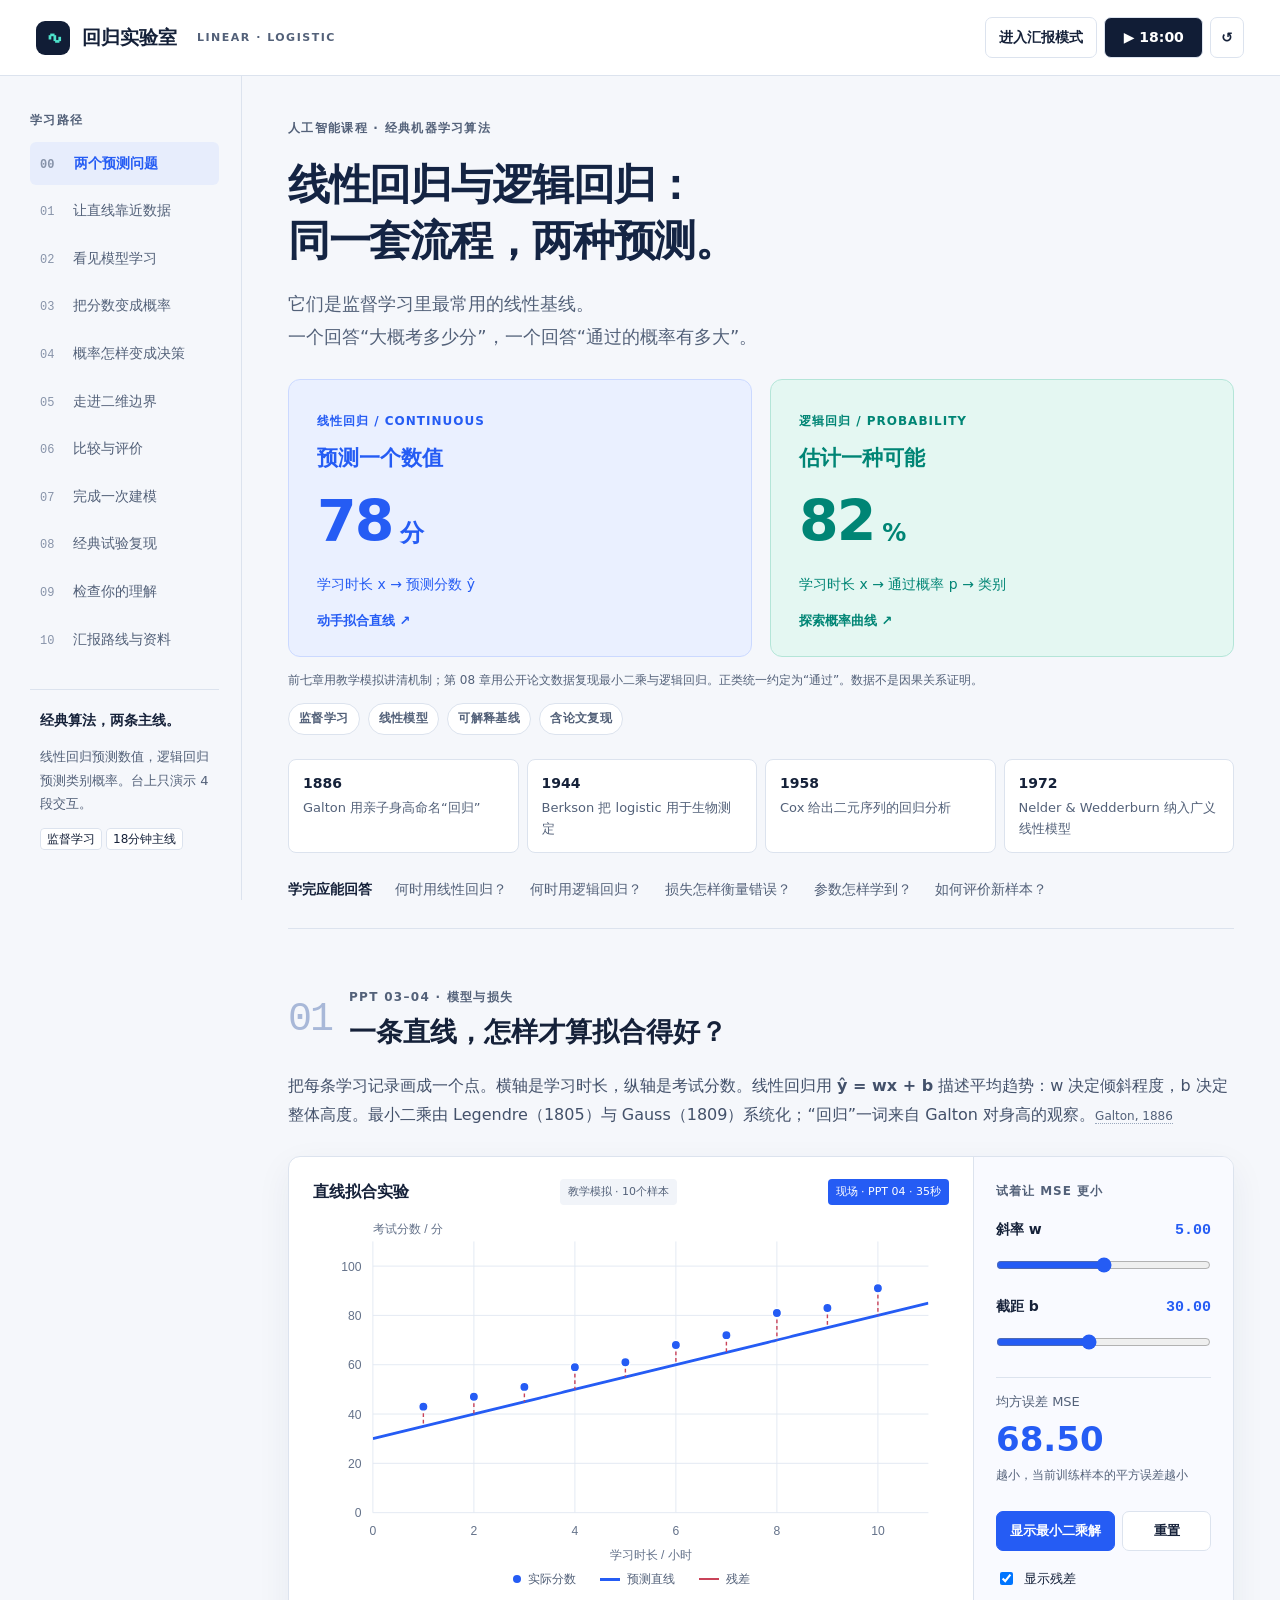
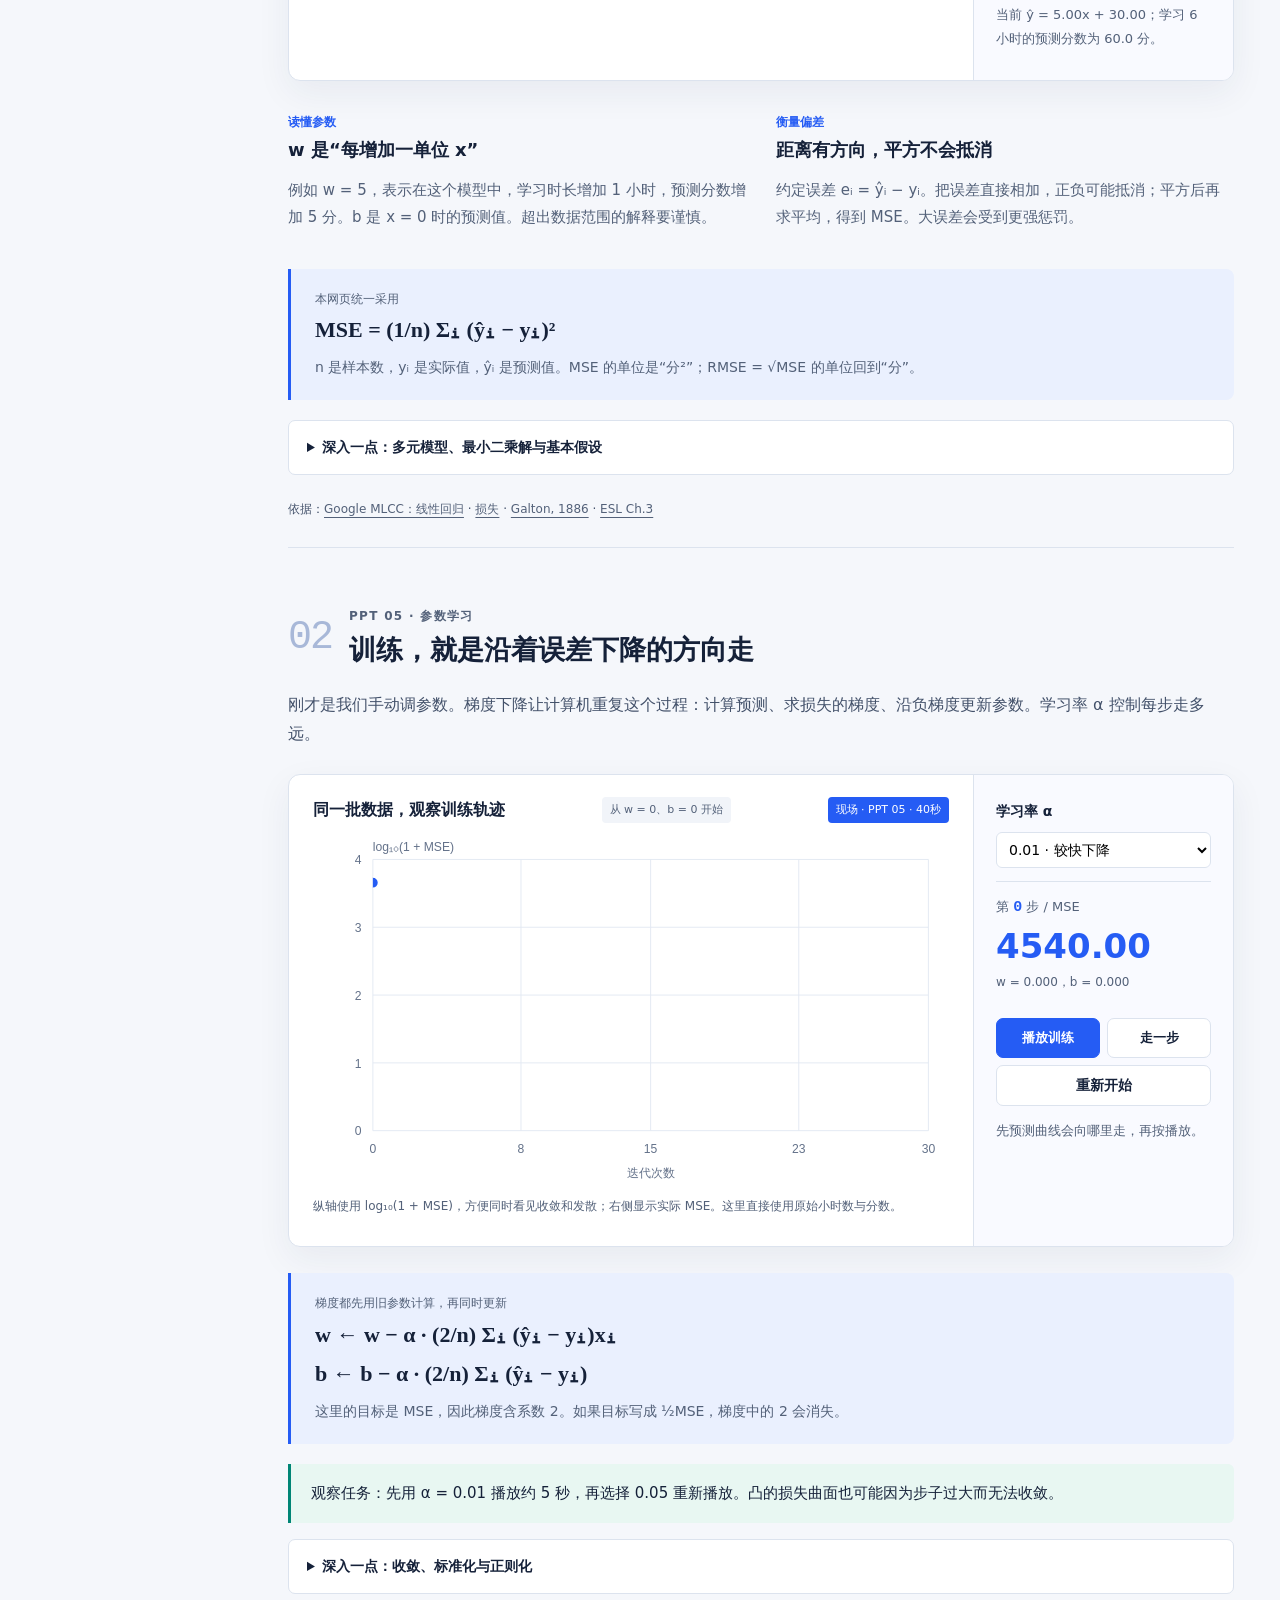
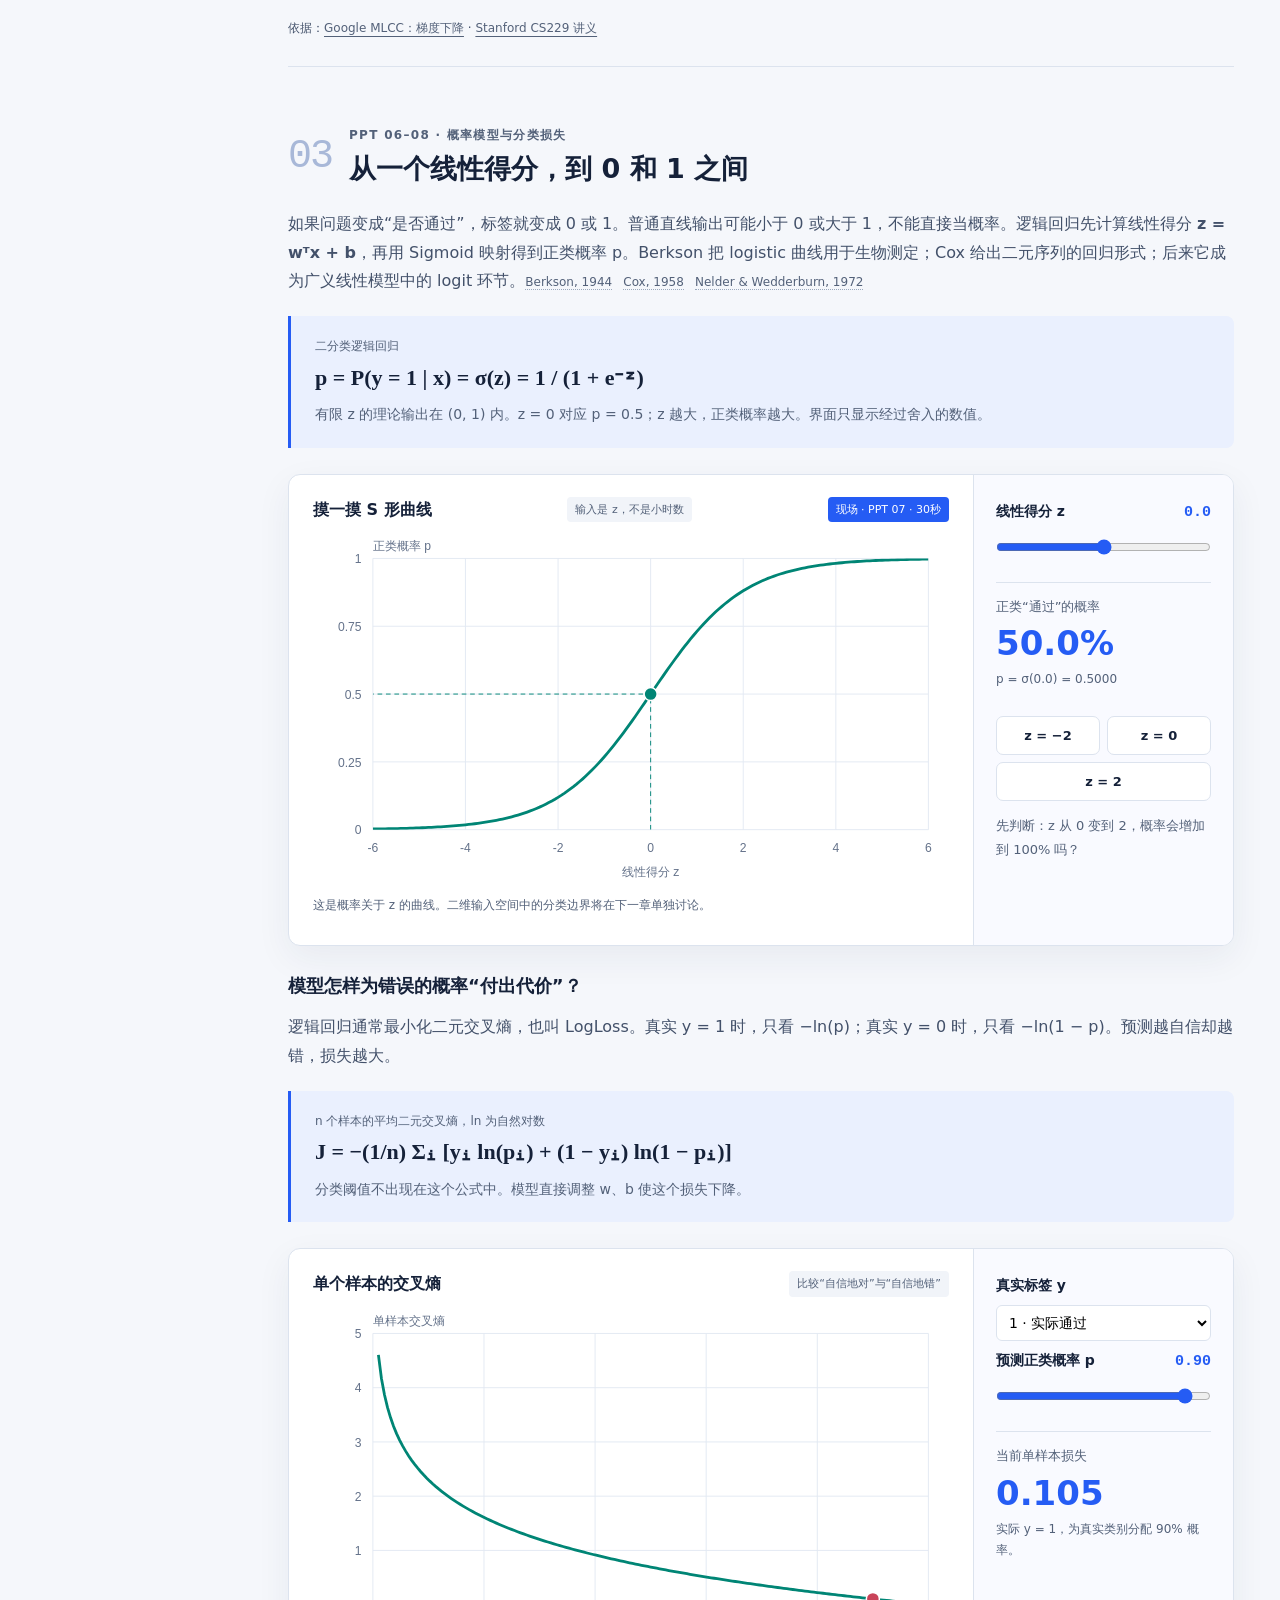
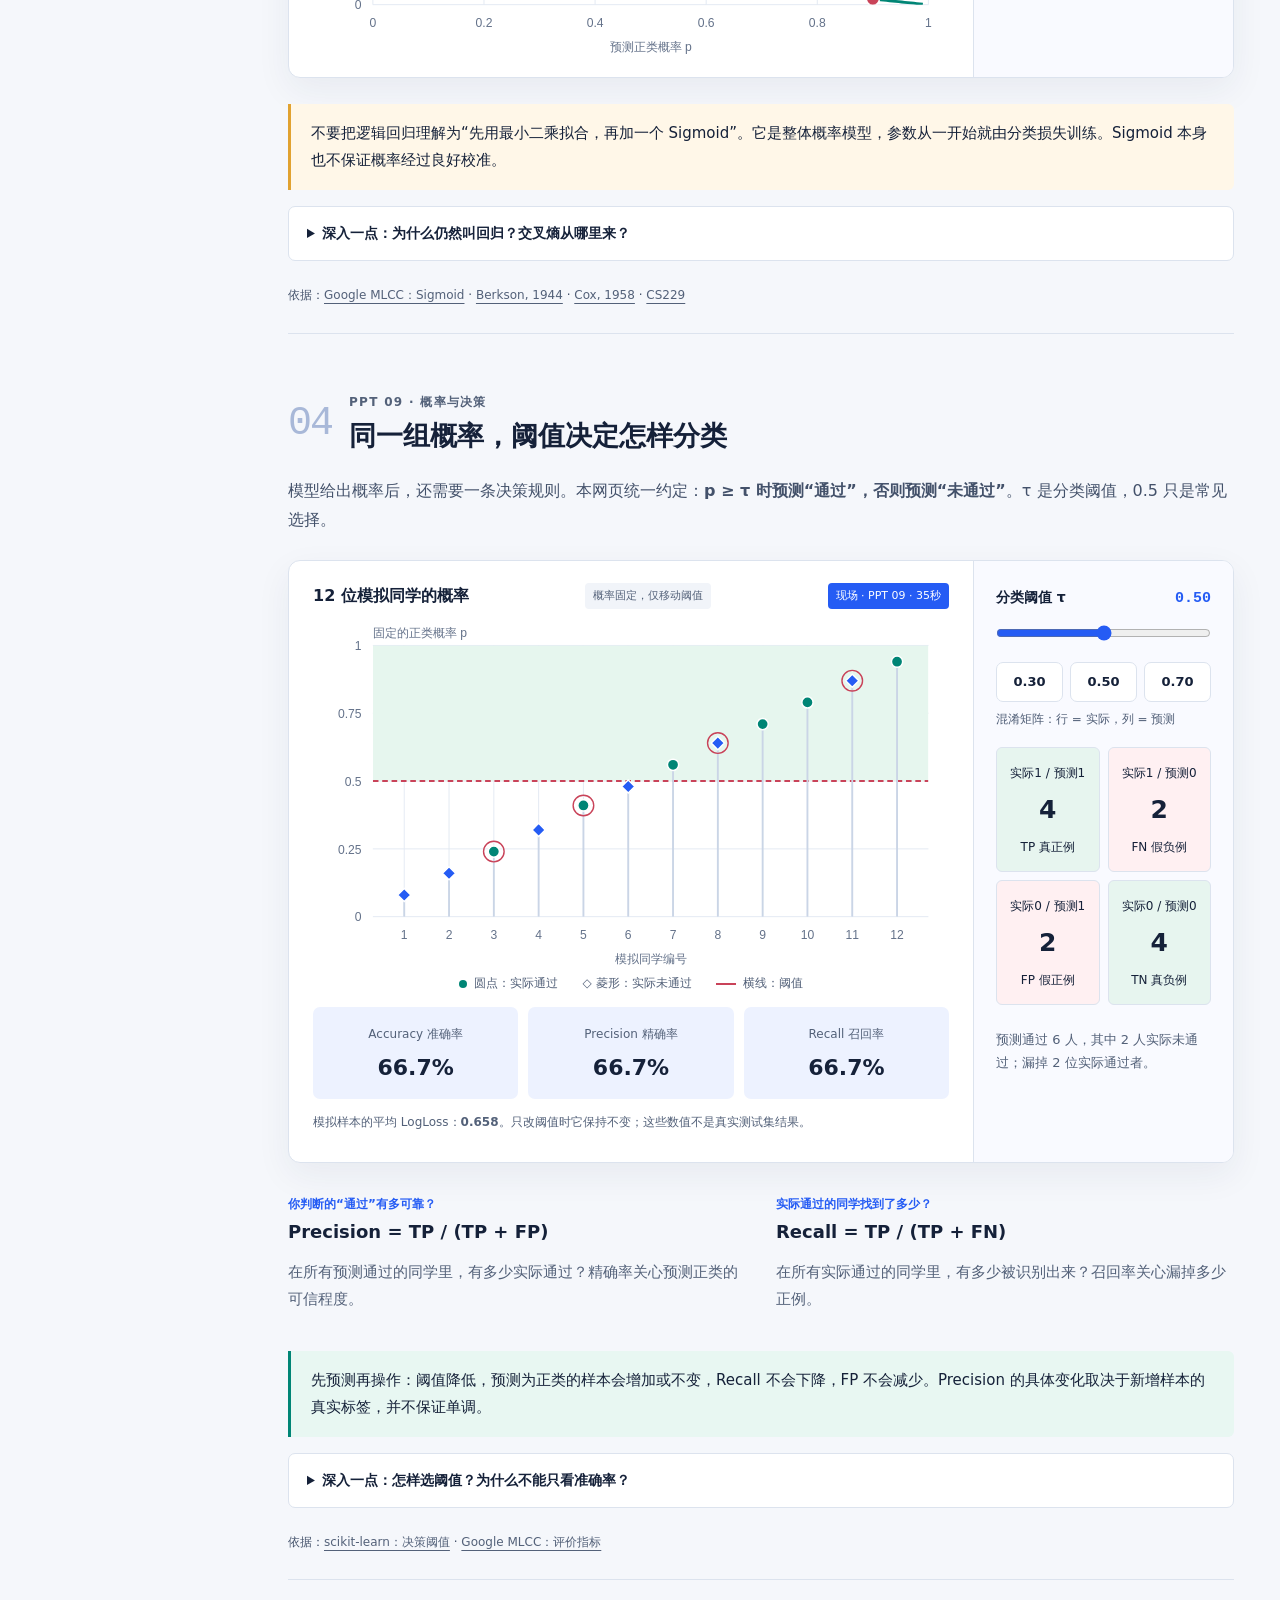
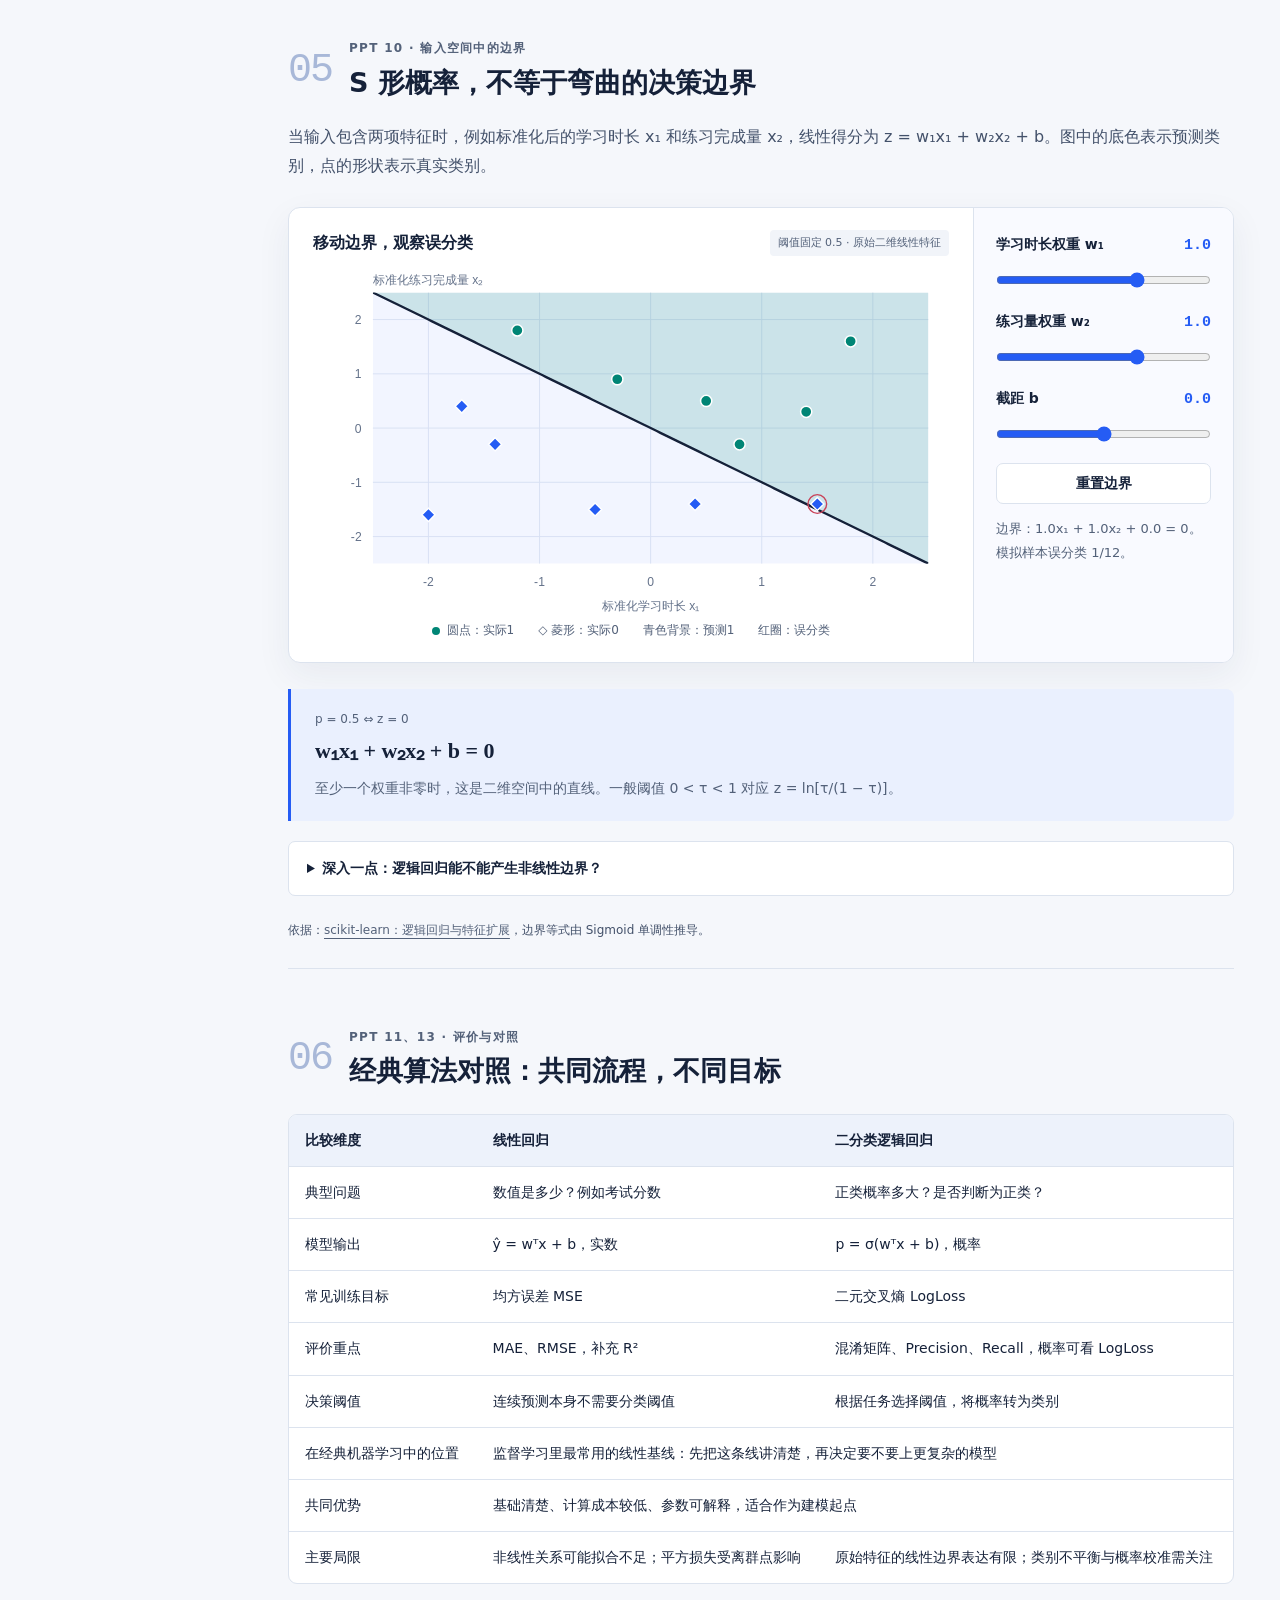
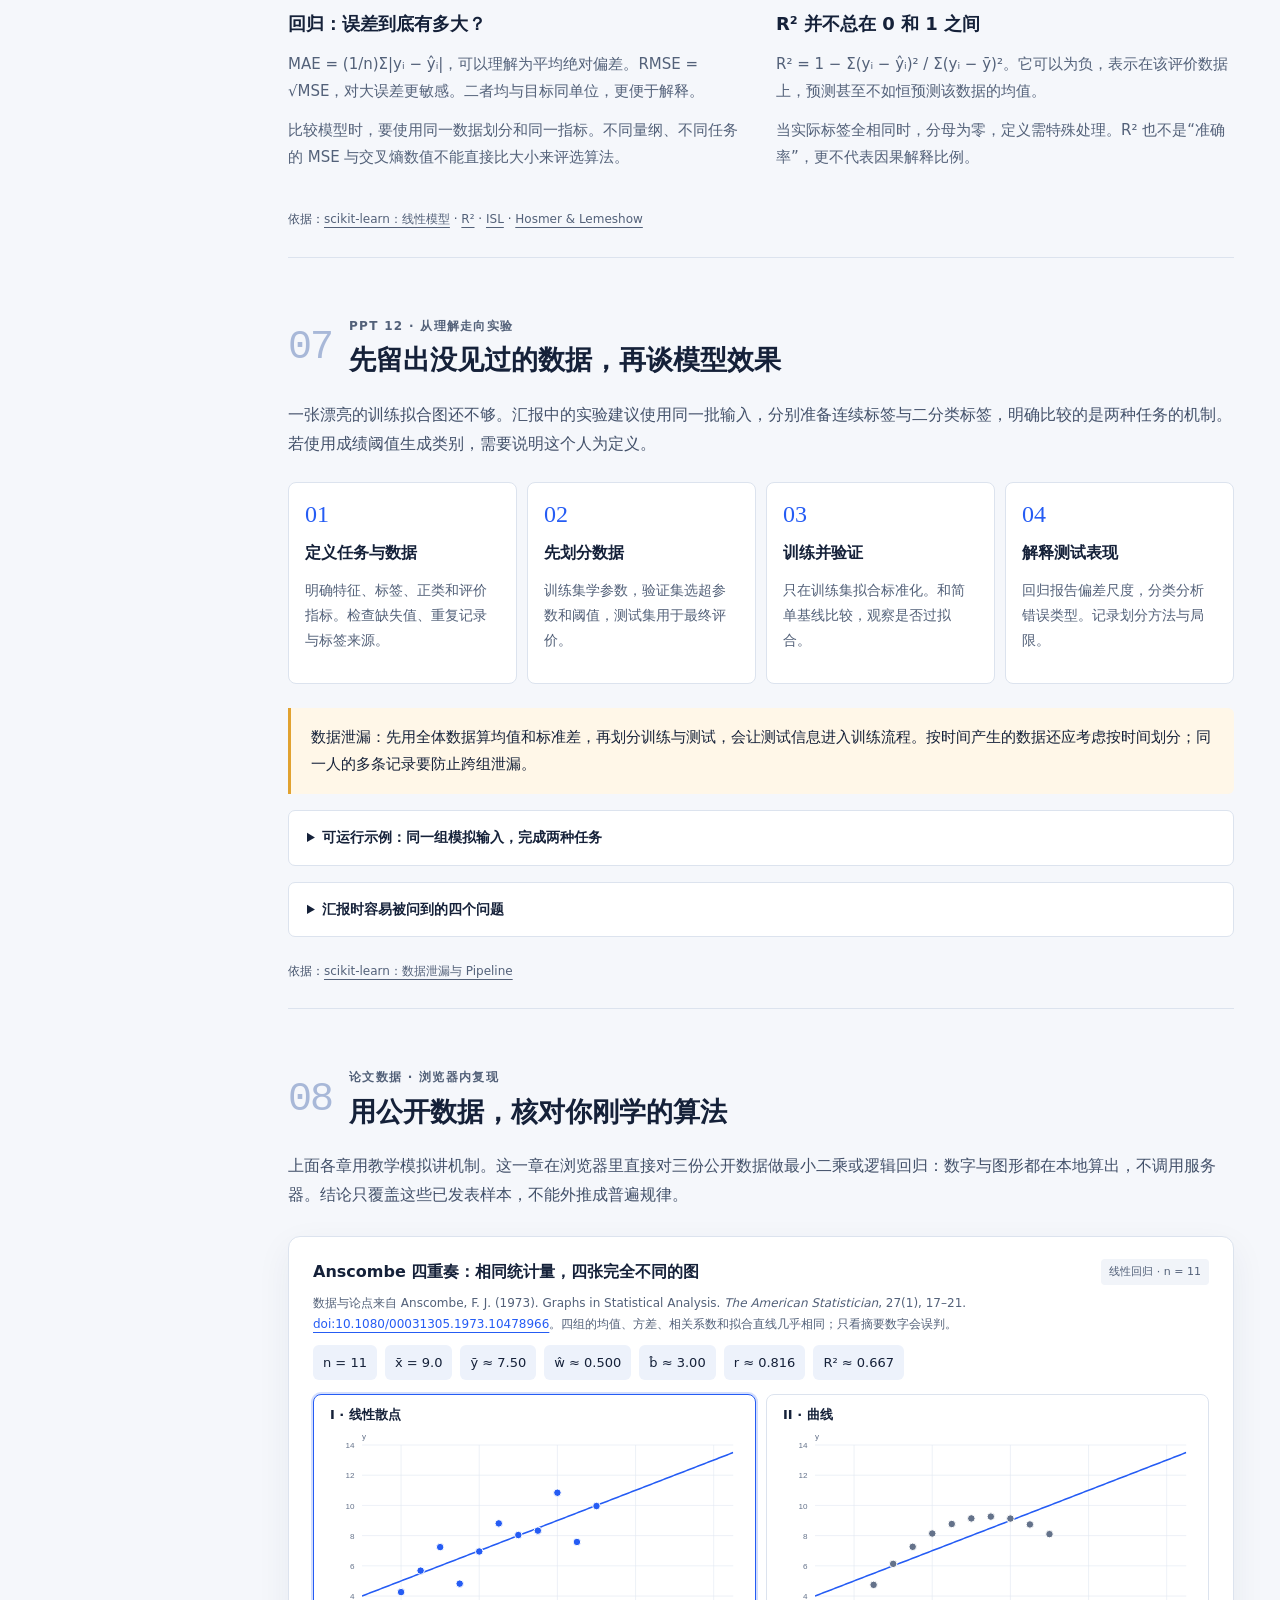
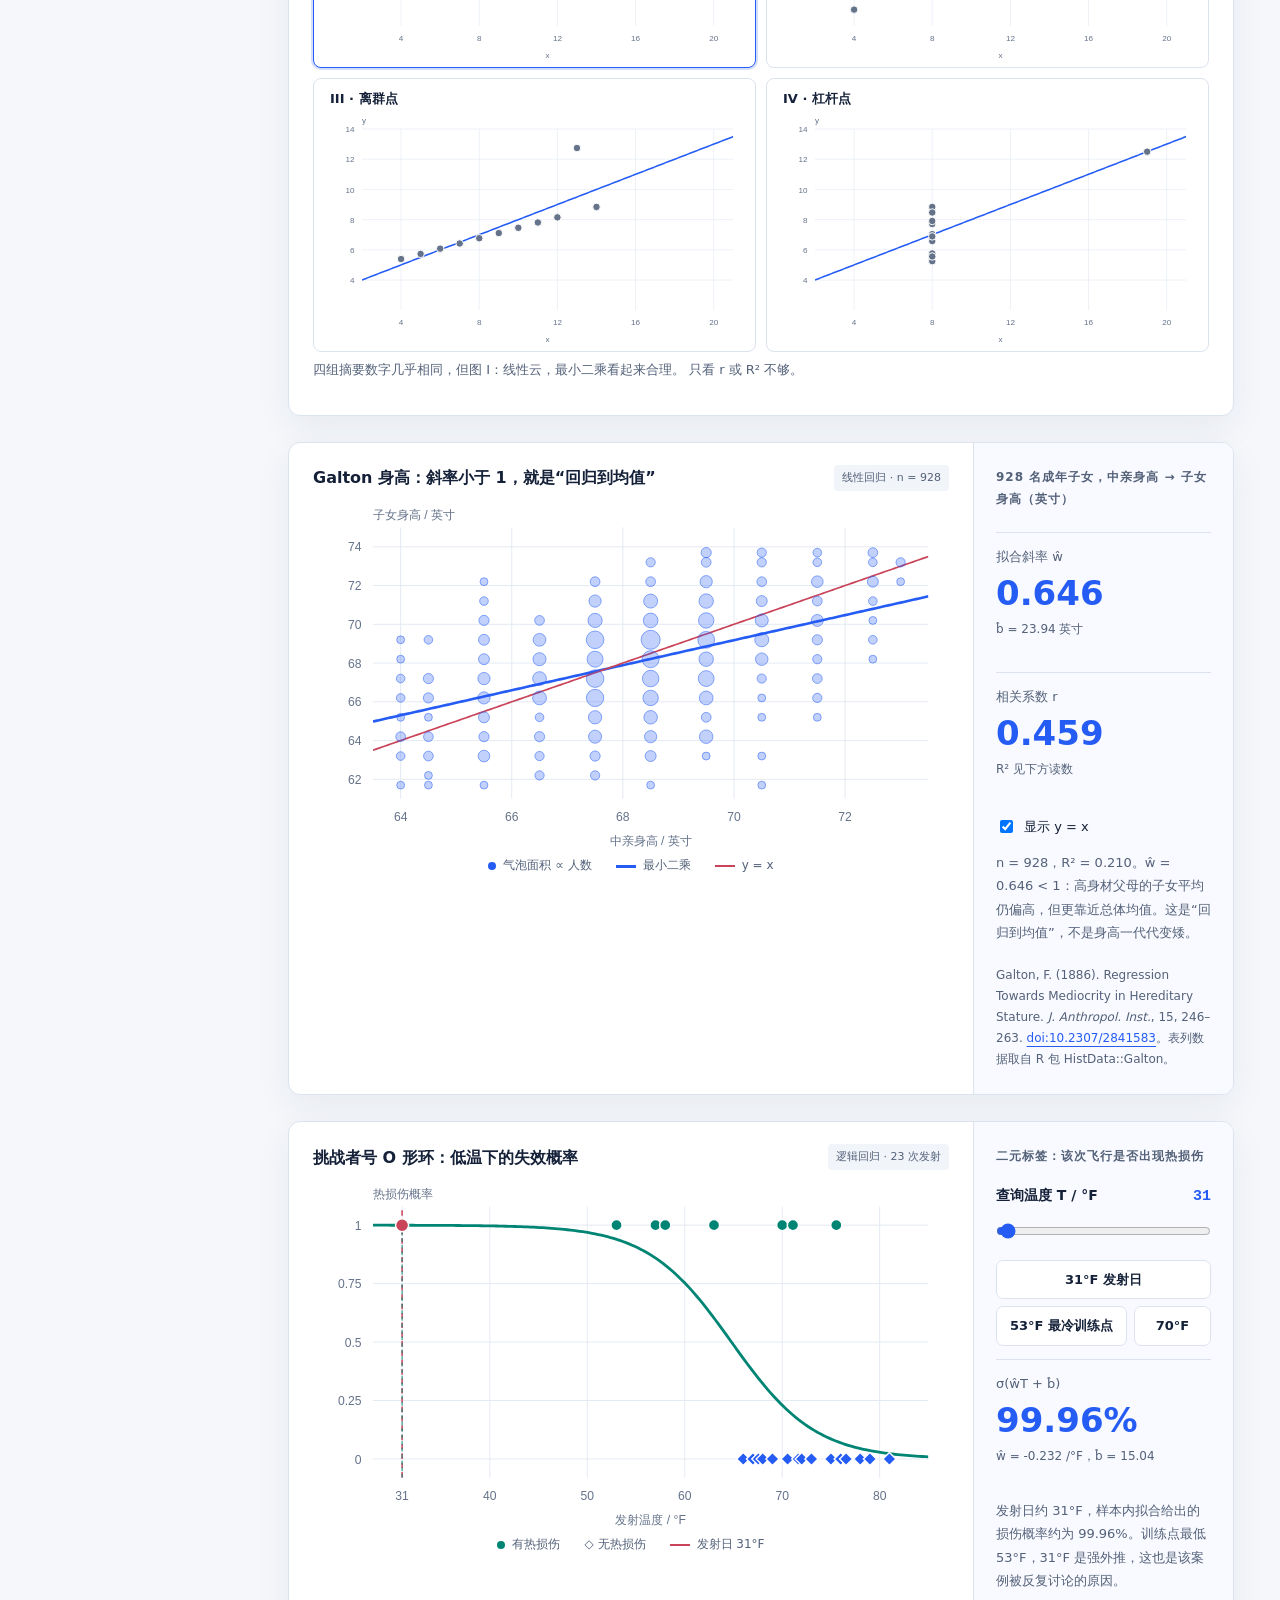
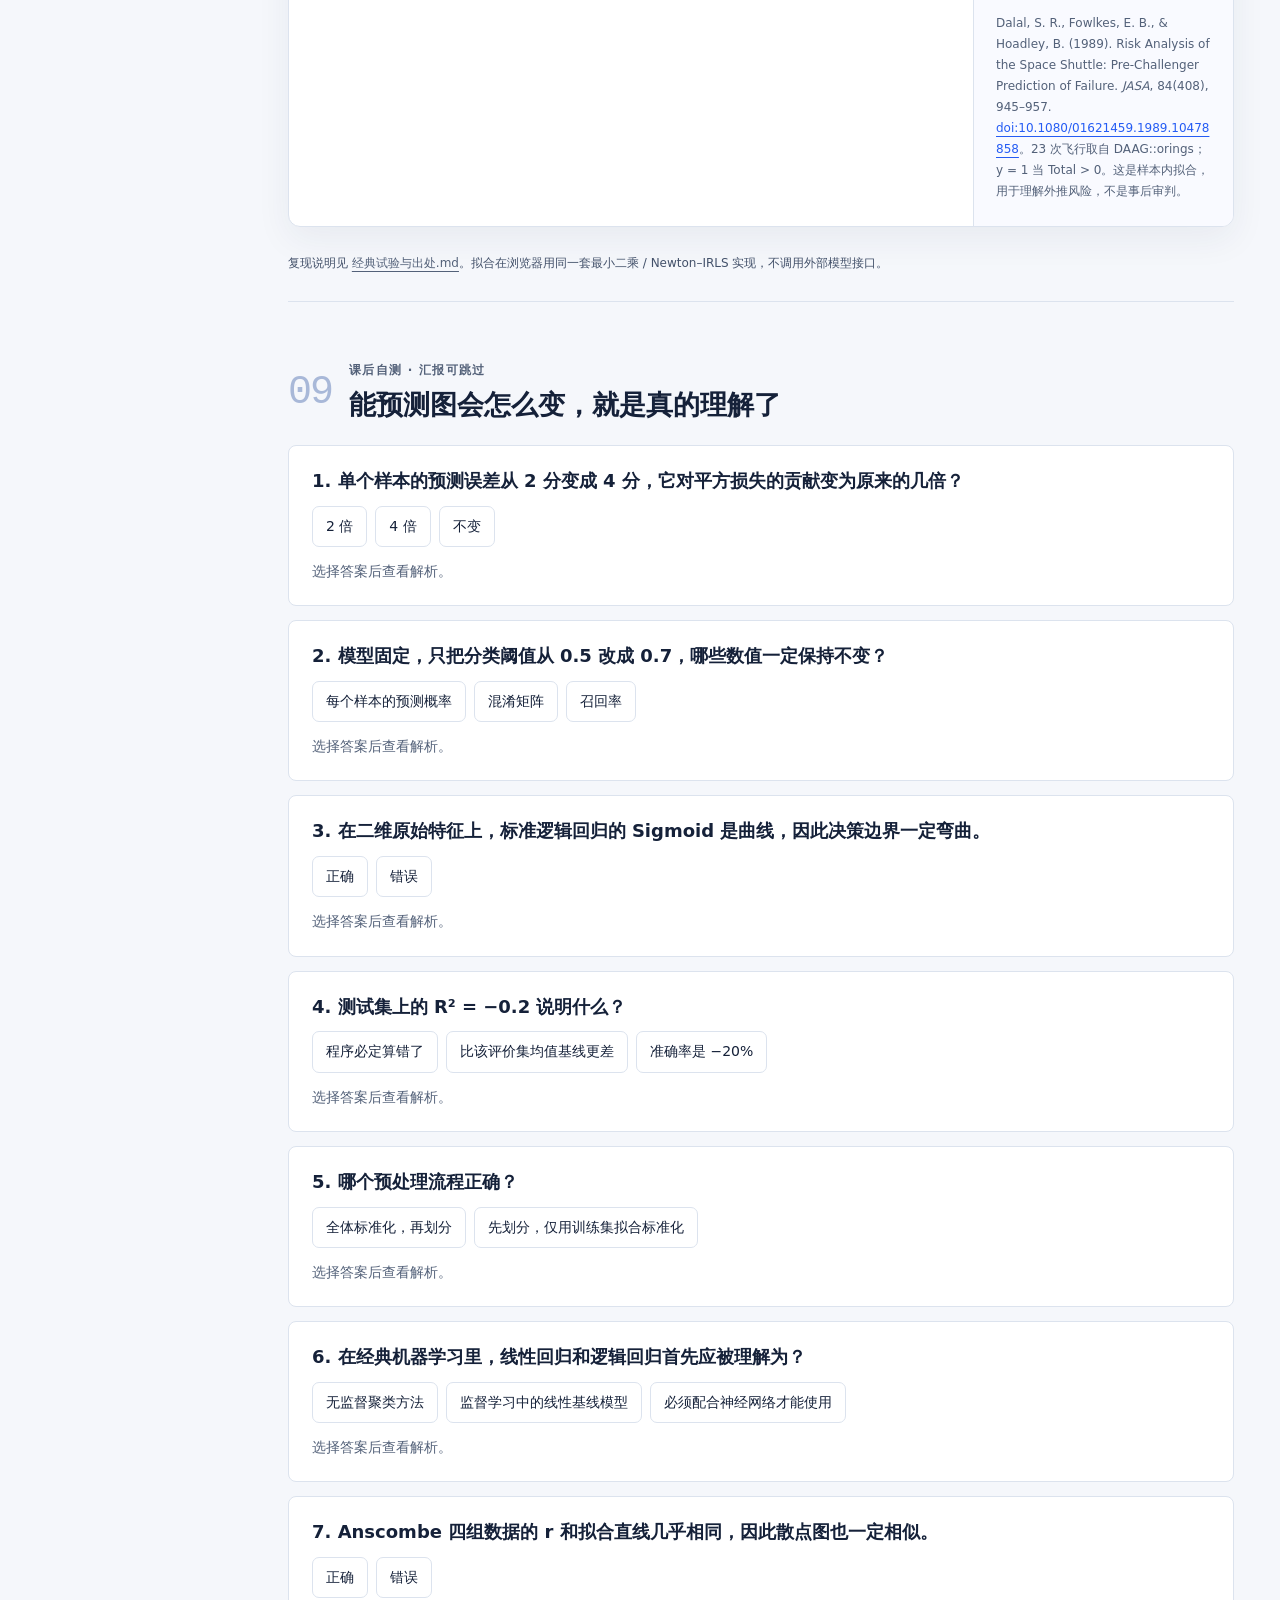
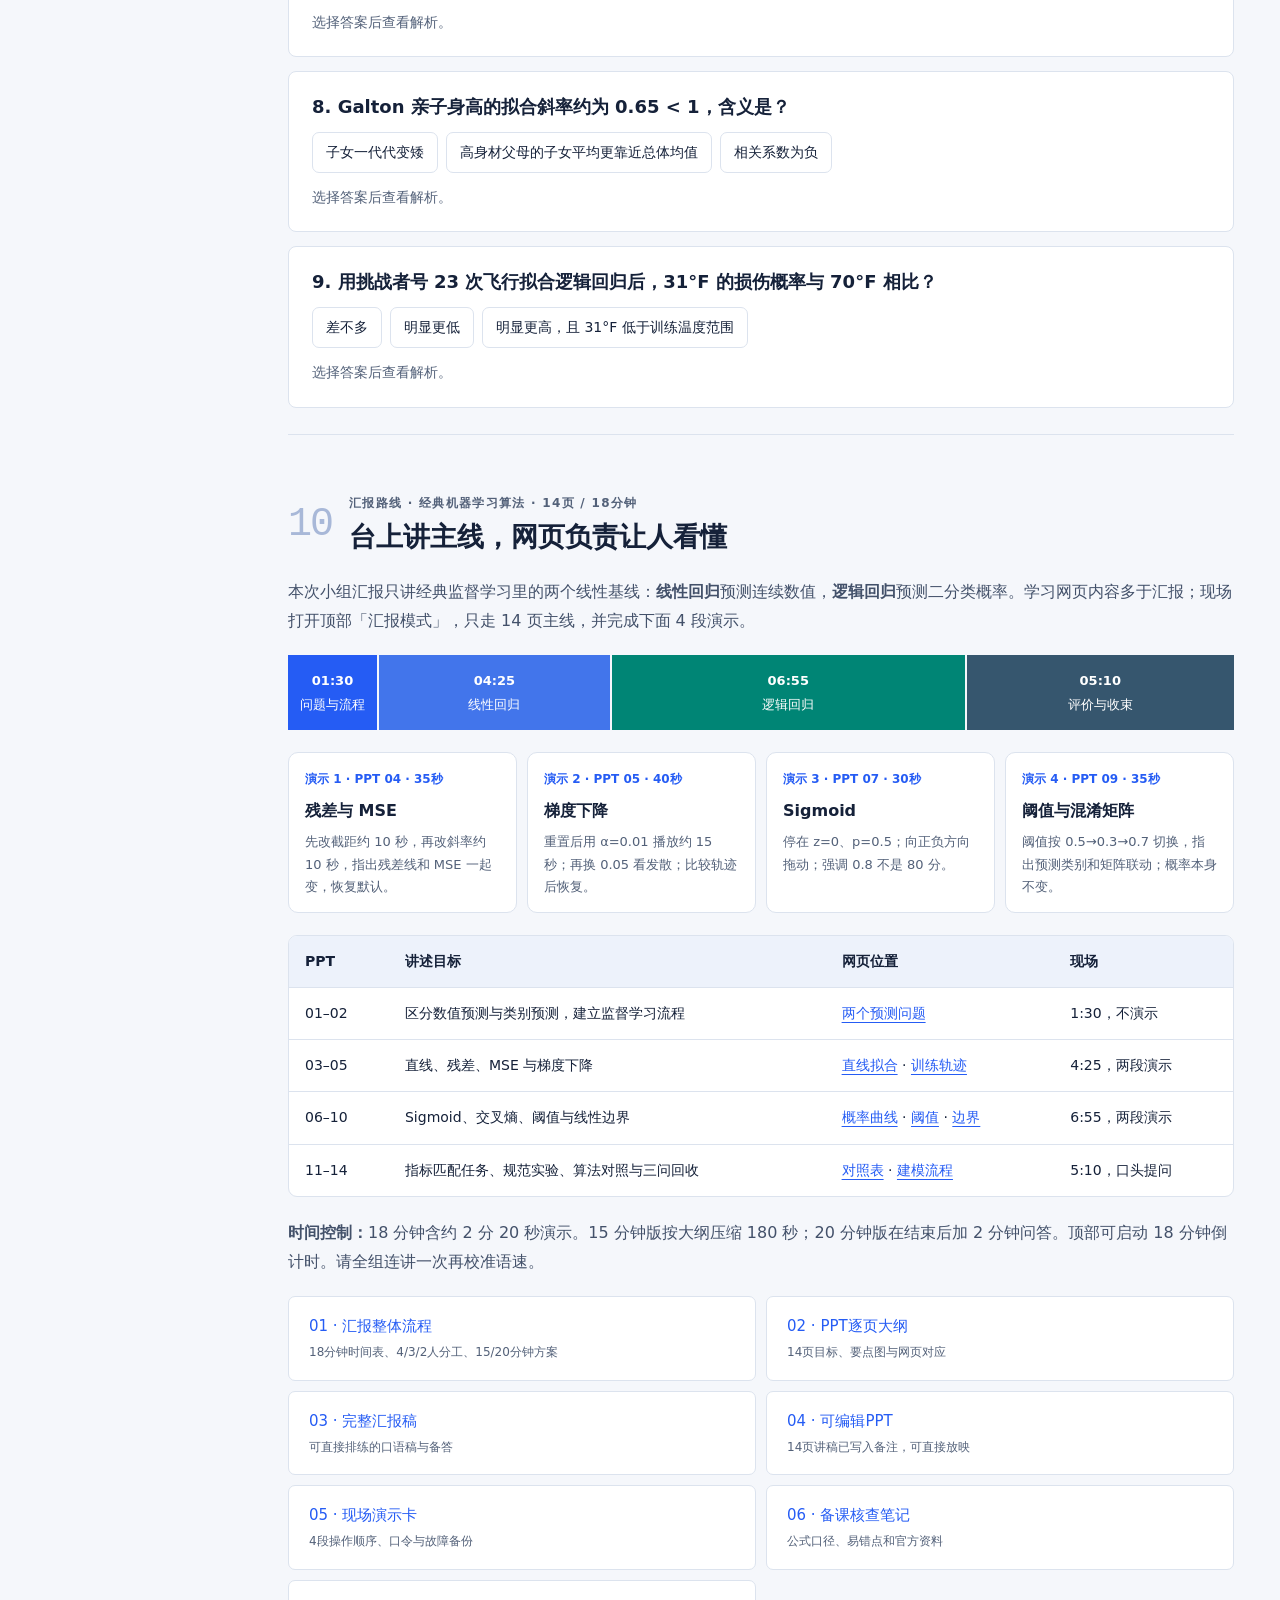
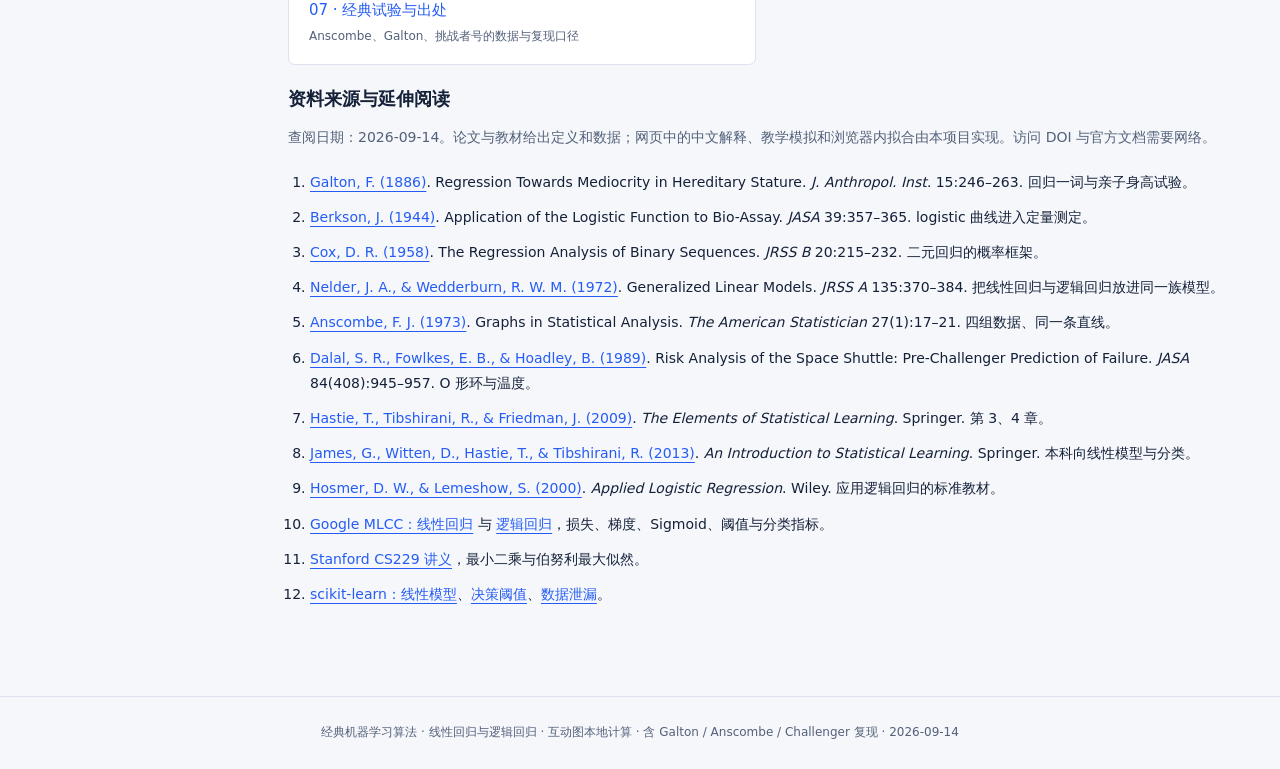
==== commit be58576a: "增加试验" ====
--- a/index.html
+++ b/index.html
@@ -4,23 +4,23 @@
 <a class="skip" href="#main">跳到正文</a>
 <header class="topbar"><a class="brand" href="#start"><span class="brand-mark">∿</span>回归实验室<span class="brand-en">LINEAR · LOGISTIC</span></a><div class="top-actions"><button id="modeBtn" aria-pressed="false">进入汇报模式</button><button id="timerBtn" aria-label="开始18分钟汇报计时">▶ <span id="clock">18:00</span></button><button id="timerReset" class="icon-btn" aria-label="重置计时">↺</button></div></header>
 <nav class="demo-jump" aria-label="现场演示入口"><a href="#linear">① 直线拟合 · 35秒</a><a href="#descent">② 梯度下降 · 40秒</a><a href="#logistic">③ Sigmoid · 30秒</a><a href="#threshold">④ 阈值 · 35秒</a></nav>
-<div class="shell"><aside class="sidebar"><p class="eyebrow">学习路径</p><nav aria-label="章节导航"><a href="#start" class="active"><span>00</span> 两个预测问题</a><a href="#linear"><span>01</span> 让直线靠近数据</a><a href="#descent"><span>02</span> 看见模型学习</a><a href="#logistic"><span>03</span> 把分数变成概率</a><a href="#threshold"><span>04</span> 概率怎样变成决策</a><a href="#boundary"><span>05</span> 走进二维边界</a><a href="#compare"><span>06</span> 比较与评价</a><a href="#practice"><span>07</span> 完成一次建模</a><a href="#quiz" class="study-only"><span>08</span> 检查你的理解</a><a href="#presentation"><span>09</span> 汇报路线与资料</a></nav><div class="side-note"><b>经典算法，两条主线。</b><p>线性回归预测数值，逻辑回归预测类别概率。台上只演示 4 段交互。</p><span class="badge">监督学习</span><span class="badge">18分钟主线</span><div class="talk-only demo-links"><p class="mini-label">现场演示</p><a href="#linear">PPT 04 · 直线拟合</a><a href="#descent">PPT 05 · 梯度下降</a><a href="#logistic">PPT 07 · Sigmoid</a><a href="#threshold">PPT 09 · 阈值</a></div></div></aside>
+<div class="shell"><aside class="sidebar"><p class="eyebrow">学习路径</p><nav aria-label="章节导航"><a href="#start" class="active"><span>00</span> 两个预测问题</a><a href="#linear"><span>01</span> 让直线靠近数据</a><a href="#descent"><span>02</span> 看见模型学习</a><a href="#logistic"><span>03</span> 把分数变成概率</a><a href="#threshold"><span>04</span> 概率怎样变成决策</a><a href="#boundary"><span>05</span> 走进二维边界</a><a href="#compare"><span>06</span> 比较与评价</a><a href="#practice"><span>07</span> 完成一次建模</a><a href="#classic" class="study-only"><span>08</span> 经典试验复现</a><a href="#quiz" class="study-only"><span>09</span> 检查你的理解</a><a href="#presentation"><span>10</span> 汇报路线与资料</a></nav><div class="side-note"><b>经典算法，两条主线。</b><p>线性回归预测数值，逻辑回归预测类别概率。台上只演示 4 段交互。</p><span class="badge">监督学习</span><span class="badge">18分钟主线</span><div class="talk-only demo-links"><p class="mini-label">现场演示</p><a href="#linear">PPT 04 · 直线拟合</a><a href="#descent">PPT 05 · 梯度下降</a><a href="#logistic">PPT 07 · Sigmoid</a><a href="#threshold">PPT 09 · 阈值</a></div></div></aside>
 <main id="main">
-<section id="start" class="intro"><div class="eyebrow">人工智能课程 · 经典机器学习算法</div><h1>线性回归与逻辑回归：<br>同一套流程，两种预测。</h1><p class="lead">它们是监督学习里最常用的线性基线。<br>一个回答“大概考多少分”，一个回答“通过的概率有多大”。</p><div class="question-pair"><a class="question linear-color" href="#linear"><span class="mini-label">线性回归 / CONTINUOUS</span><h2>预测一个数值</h2><div class="big-answer">78<span>分</span></div><p>学习时长 x → 预测分数 ŷ</p><span class="question-link">动手拟合直线 ↗</span></a><a class="question logistic-color" href="#logistic"><span class="mini-label">逻辑回归 / PROBABILITY</span><h2>估计一种可能</h2><div class="big-answer">82<span>%</span></div><p>学习时长 x → 通过概率 p → 类别</p><span class="question-link">探索概率曲线 ↗</span></a></div><p class="caption">本页全部数据、概率与参数均为教学模拟，用于展示算法机制，不代表真实学习效果或因果关系。正类统一约定为“通过”。</p><div class="algo-strip" aria-label="算法定位"><span>监督学习</span><span>线性模型</span><span>可解释基线</span><span>教学模拟数据</span></div><div class="learning-goals"><b>学完应能回答</b><span>何时用线性回归？</span><span>何时用逻辑回归？</span><span>损失怎样衡量错误？</span><span>参数怎样学到？</span><span>如何评价新样本？</span></div></section>
-<section id="linear"><div class="section-heading"><span class="section-number">01</span><div><p class="eyebrow">PPT 03–04 · 模型与损失</p><h2>一条直线，怎样才算拟合得好？</h2></div></div><p>把每条学习记录画成一个点。横轴是学习时长，纵轴是考试分数。线性回归用 <strong>ŷ = wx + b</strong> 描述平均趋势：w 决定倾斜程度，b 决定整体高度。</p>
+<section id="start" class="intro"><div class="eyebrow">人工智能课程 · 经典机器学习算法</div><h1>线性回归与逻辑回归：<br>同一套流程，两种预测。</h1><p class="lead">它们是监督学习里最常用的线性基线。<br>一个回答“大概考多少分”，一个回答“通过的概率有多大”。</p><div class="question-pair"><a class="question linear-color" href="#linear"><span class="mini-label">线性回归 / CONTINUOUS</span><h2>预测一个数值</h2><div class="big-answer">78<span>分</span></div><p>学习时长 x → 预测分数 ŷ</p><span class="question-link">动手拟合直线 ↗</span></a><a class="question logistic-color" href="#logistic"><span class="mini-label">逻辑回归 / PROBABILITY</span><h2>估计一种可能</h2><div class="big-answer">82<span>%</span></div><p>学习时长 x → 通过概率 p → 类别</p><span class="question-link">探索概率曲线 ↗</span></a></div><p class="caption">前七章用教学模拟讲清机制；第 08 章用公开论文数据复现最小二乘与逻辑回归。正类统一约定为“通过”。数据不是因果关系证明。</p><div class="algo-strip" aria-label="算法定位"><span>监督学习</span><span>线性模型</span><span>可解释基线</span><span>含论文复现</span></div><ol class="timeline study-only" aria-label="算法简史"><li><b>1886</b> Galton 用亲子身高命名“回归”</li><li><b>1944</b> Berkson 把 logistic 用于生物测定</li><li><b>1958</b> Cox 给出二元序列的回归分析</li><li><b>1972</b> Nelder &amp; Wedderburn 纳入广义线性模型</li></ol><div class="learning-goals"><b>学完应能回答</b><span>何时用线性回归？</span><span>何时用逻辑回归？</span><span>损失怎样衡量错误？</span><span>参数怎样学到？</span><span>如何评价新样本？</span></div></section>
+<section id="linear"><div class="section-heading"><span class="section-number">01</span><div><p class="eyebrow">PPT 03–04 · 模型与损失</p><h2>一条直线，怎样才算拟合得好？</h2></div></div><p>把每条学习记录画成一个点。横轴是学习时长，纵轴是考试分数。线性回归用 <strong>ŷ = wx + b</strong> 描述平均趋势：w 决定倾斜程度，b 决定整体高度。最小二乘由 Legendre（1805）与 Gauss（1809）系统化；“回归”一词来自 Galton 对身高的观察。<a class="cite" href="https://doi.org/10.2307/2841583" target="_blank" rel="noopener">Galton, 1886</a></p>
 <div class="lab"><div class="lab-main"><div class="lab-title"><h3>直线拟合实验</h3><span class="tag">教学模拟 · 10个样本</span><span class="tag demo-tag">现场 · PPT 04 · 35秒</span></div><svg id="linearPlot" class="plot" viewBox="0 0 680 370" role="img" aria-label="学习时长与分数散点图，显示拟合直线和残差"></svg><div class="legend"><span><i class="dot blue"></i>实际分数</span><span><i class="line-key"></i>预测直线</span><span><i class="line-key red"></i>残差</span></div></div><div class="controls"><p class="mini-label">试着让 MSE 更小</p><label for="weight">斜率 w <output id="weightOut">5.0</output></label><input id="weight" type="range" min="-2" max="12" step="0.1" value="5"><label for="bias">截距 b <output id="biasOut">30</output></label><input id="bias" type="range" min="0" max="70" step="0.5" value="30"><div class="metric"><span>均方误差 MSE</span><strong id="mseOut">—</strong><small>越小，当前训练样本的平方误差越小</small></div><div class="btn-row"><button id="fitBtn" class="primary">显示最小二乘解</button><button id="linearReset">重置</button></div><label class="check"><input id="residuals" type="checkbox" checked> 显示残差</label><p id="linearReadout" class="live-note" aria-live="polite"></p></div></div>
 <div class="explain-grid"><article><span class="step-label">读懂参数</span><h3>w 是“每增加一单位 x”</h3><p>例如 w = 5，表示在这个模型中，学习时长增加 1 小时，预测分数增加 5 分。b 是 x = 0 时的预测值。超出数据范围的解释要谨慎。</p></article><article><span class="step-label">衡量偏差</span><h3>距离有方向，平方不会抵消</h3><p>约定误差 eᵢ = ŷᵢ − yᵢ。把误差直接相加，正负可能抵消；平方后再求平均，得到 MSE。大误差会受到更强惩罚。</p></article></div>
 <div class="formula"><span>本网页统一采用</span><b>MSE = (1/n) Σᵢ (ŷᵢ − yᵢ)²</b><p>n 是样本数，yᵢ 是实际值，ŷᵢ 是预测值。MSE 的单位是“分²”；RMSE = √MSE 的单位回到“分”。</p></div>
-<details class="deep"><summary>深入一点：多元模型、最小二乘解与基本假设</summary><p>多元线性回归写作 ŷ = w₁x₁ + ⋯ + w_dx_d + b。这里的“线性”指对参数线性；加入预先构造的 x² 特征后，仍可对参数保持线性。</p><p>一元最小二乘解：w* = Σ(xᵢ − x̄)(yᵢ − ȳ) / Σ(xᵢ − x̄)²，b* = ȳ − w*x̄，前提是 x 存在变化。多元情况下可用稳定的数值线性代数求解，无需手工求逆。</p><p>用线性模型近似条件均值是建模选择。误差独立、同方差等假设影响传统统计推断；正态性主要用于经典的小样本区间和检验，不能说“只有数据正态才能拟合”。最小二乘对离群点较敏感，也不证明因果。</p></details><p class="source-line">依据：<a href="https://developers.google.com/machine-learning/crash-course/linear-regression" target="_blank" rel="noopener">Google MLCC：线性回归</a> · <a href="https://developers.google.com/machine-learning/crash-course/linear-regression/loss" target="_blank" rel="noopener">损失</a></p></section>
+<details class="deep"><summary>深入一点：多元模型、最小二乘解与基本假设</summary><p>多元线性回归写作 ŷ = w₁x₁ + ⋯ + w_dx_d + b。这里的“线性”指对参数线性；加入预先构造的 x² 特征后，仍可对参数保持线性。</p><p>一元最小二乘解：w* = Σ(xᵢ − x̄)(yᵢ − ȳ) / Σ(xᵢ − x̄)²，b* = ȳ − w*x̄，前提是 x 存在变化。多元情况下可用稳定的数值线性代数求解，无需手工求逆。</p><p>用线性模型近似条件均值是建模选择。误差独立、同方差等假设影响传统统计推断；正态性主要用于经典的小样本区间和检验，不能说“只有数据正态才能拟合”。最小二乘对离群点较敏感，也不证明因果。</p></details><p class="source-line">依据：<a href="https://developers.google.com/machine-learning/crash-course/linear-regression" target="_blank" rel="noopener">Google MLCC：线性回归</a> · <a href="https://developers.google.com/machine-learning/crash-course/linear-regression/loss" target="_blank" rel="noopener">损失</a> · <a href="https://doi.org/10.2307/2841583" target="_blank" rel="noopener">Galton, 1886</a> · <a href="https://doi.org/10.1007/978-0-387-21606-5" target="_blank" rel="noopener">ESL Ch.3</a></p></section>
 <section id="descent"><div class="section-heading"><span class="section-number">02</span><div><p class="eyebrow">PPT 05 · 参数学习</p><h2>训练，就是沿着误差下降的方向走</h2></div></div><p>刚才是我们手动调参数。梯度下降让计算机重复这个过程：计算预测、求损失的梯度、沿负梯度更新参数。学习率 α 控制每步走多远。</p>
 <div class="lab"><div class="lab-main"><div class="lab-title"><h3>同一批数据，观察训练轨迹</h3><span class="tag">从 w = 0、b = 0 开始</span><span class="tag demo-tag">现场 · PPT 05 · 40秒</span></div><svg id="descentPlot" class="plot" viewBox="0 0 680 370" role="img" aria-label="梯度下降训练的均方误差随迭代次数变化，纵轴为log10一加MSE"></svg><p class="caption">纵轴使用 log₁₀(1 + MSE)，方便同时看见收敛和发散；右侧显示实际 MSE。这里直接使用原始小时数与分数。</p></div><div class="controls"><label for="learningRate">学习率 α</label><select id="learningRate"><option value="0.001">0.001 · 小步前进</option><option value="0.01" selected>0.01 · 较快下降</option><option value="0.05">0.05 · 过大，观察发散</option></select><div class="metric"><span>第 <output id="iteration">0</output> 步 / MSE</span><strong id="descentMse">—</strong><small id="descentParams"></small></div><div class="btn-row"><button class="primary" id="trainBtn">播放训练</button><button id="stepBtn">走一步</button></div><button id="trainReset">重新开始</button><p id="trainStatus" class="live-note" aria-live="polite">先预测曲线会向哪里走，再按播放。</p></div></div>
 <div class="formula"><span>梯度都先用旧参数计算，再同时更新</span><b>w ← w − α · (2/n) Σᵢ (ŷᵢ − yᵢ)xᵢ</b><b>b ← b − α · (2/n) Σᵢ (ŷᵢ − yᵢ)</b><p>这里的目标是 MSE，因此梯度含系数 2。如果目标写成 ½MSE，梯度中的 2 会消失。</p></div><div class="callout">观察任务：先用 α = 0.01 播放约 5 秒，再选择 0.05 重新播放。凸的损失曲面也可能因为步子过大而无法收敛。</div><details class="deep"><summary>深入一点：收敛、标准化与正则化</summary><p>对线性回归的平方目标，梯度下降在合适学习率等条件下可以趋近最小值。停止可以依据迭代次数、梯度大小或损失变化，不能只看动画“动得慢”。本演示最多 240 步，不宣称已经达到最优。</p><p>特征尺度差异很大时，优化会更困难。标准化必须只用训练集估计均值和标准差，再应用到验证集、测试集。岭回归在损失中加入 λΣwⱼ²，限制过大的系数；λ 由验证数据选择，通常不惩罚截距。</p><p>梯度下降只是求解方式之一。普通最小二乘还有数值线性代数解法，“模型”与“优化算法”是两个不同层次。</p></details><p class="source-line">依据：<a href="https://developers.google.com/machine-learning/crash-course/linear-regression/gradient-descent" target="_blank" rel="noopener">Google MLCC：梯度下降</a> · <a href="https://cs229.stanford.edu/main_notes.pdf" target="_blank" rel="noopener">Stanford CS229 讲义</a></p></section>
 
-<section id="logistic"><div class="section-heading"><span class="section-number">03</span><div><p class="eyebrow">PPT 06–08 · 概率模型与分类损失</p><h2>从一个线性得分，到 0 和 1 之间</h2></div></div><p>如果问题变成“是否通过”，标签就变成 0 或 1。普通直线输出可能小于 0 或大于 1，不能直接当概率。逻辑回归先计算线性得分 <strong>z = wᵀx + b</strong>，再用 Sigmoid 映射得到正类概率 p。</p><div class="formula"><span>二分类逻辑回归</span><b>p = P(y = 1 | x) = σ(z) = 1 / (1 + e⁻ᶻ)</b><p>有限 z 的理论输出在 (0, 1) 内。z = 0 对应 p = 0.5；z 越大，正类概率越大。界面只显示经过舍入的数值。</p></div>
+<section id="logistic"><div class="section-heading"><span class="section-number">03</span><div><p class="eyebrow">PPT 06–08 · 概率模型与分类损失</p><h2>从一个线性得分，到 0 和 1 之间</h2></div></div><p>如果问题变成“是否通过”，标签就变成 0 或 1。普通直线输出可能小于 0 或大于 1，不能直接当概率。逻辑回归先计算线性得分 <strong>z = wᵀx + b</strong>，再用 Sigmoid 映射得到正类概率 p。Berkson 把 logistic 曲线用于生物测定；Cox 给出二元序列的回归形式；后来它成为广义线性模型中的 logit 环节。<a class="cite" href="https://doi.org/10.1080/01621459.1944.10500699" target="_blank" rel="noopener">Berkson, 1944</a> <a class="cite" href="https://doi.org/10.1111/j.2517-6161.1958.tb00292.x" target="_blank" rel="noopener">Cox, 1958</a> <a class="cite" href="https://doi.org/10.2307/2344614" target="_blank" rel="noopener">Nelder &amp; Wedderburn, 1972</a></p><div class="formula"><span>二分类逻辑回归</span><b>p = P(y = 1 | x) = σ(z) = 1 / (1 + e⁻ᶻ)</b><p>有限 z 的理论输出在 (0, 1) 内。z = 0 对应 p = 0.5；z 越大，正类概率越大。界面只显示经过舍入的数值。</p></div>
 <div class="lab"><div class="lab-main"><div class="lab-title"><h3>摸一摸 S 形曲线</h3><span class="tag">输入是 z，不是小时数</span><span class="tag demo-tag">现场 · PPT 07 · 30秒</span></div><svg id="sigmoidPlot" class="plot" viewBox="0 0 680 370" role="img" aria-label="Sigmoid函数曲线和当前线性得分所对应的概率"></svg><p class="caption">这是概率关于 z 的曲线。二维输入空间中的分类边界将在下一章单独讨论。</p></div><div class="controls"><label for="zValue">线性得分 z <output id="zOut">0.0</output></label><input id="zValue" type="range" min="-6" max="6" step="0.1" value="0"><div class="metric"><span>正类“通过”的概率</span><strong id="probOut">50.0%</strong><small id="sigmoidReadout">z = 0，p = 0.5</small></div><div class="btn-row"><button data-z="-2">z = −2</button><button data-z="0">z = 0</button><button data-z="2">z = 2</button></div><p class="live-note">先判断：z 从 0 变到 2，概率会增加到 100% 吗？</p></div></div>
 <h3>模型怎样为错误的概率“付出代价”？</h3><p>逻辑回归通常最小化二元交叉熵，也叫 LogLoss。真实 y = 1 时，只看 −ln(p)；真实 y = 0 时，只看 −ln(1 − p)。预测越自信却越错，损失越大。</p><div class="formula"><span>n 个样本的平均二元交叉熵，ln 为自然对数</span><b>J = −(1/n) Σᵢ [yᵢ ln(pᵢ) + (1 − yᵢ) ln(1 − pᵢ)]</b><p>分类阈值不出现在这个公式中。模型直接调整 w、b 使这个损失下降。</p></div>
 <div class="lab"><div class="lab-main"><div class="lab-title"><h3>单个样本的交叉熵</h3><span class="tag">比较“自信地对”与“自信地错”</span></div><svg id="lossPlot" class="plot" viewBox="0 0 680 370" role="img" aria-label="单样本交叉熵随正类预测概率变化曲线"></svg></div><div class="controls"><label for="trueLabel">真实标签 y</label><select id="trueLabel"><option value="1">1 · 实际通过</option><option value="0">0 · 实际未通过</option></select><label for="lossProb">预测正类概率 p <output id="lossProbOut">0.90</output></label><input id="lossProb" type="range" min="0.01" max="0.99" step="0.01" value="0.90"><div class="metric"><span>当前单样本损失</span><strong id="lossOut">—</strong><small id="lossReadout"></small></div></div></div>
-<div class="callout warn">不要把逻辑回归理解为“先用最小二乘拟合，再加一个 Sigmoid”。它是整体概率模型，参数从一开始就由分类损失训练。Sigmoid 本身也不保证概率经过良好校准。</div><details class="deep"><summary>深入一点：为什么仍然叫回归？交叉熵从哪里来？</summary><p>逻辑回归对对数几率建模：ln[p/(1 − p)] = wᵀx + b。线性的是对数几率。在机器学习任务划分中，它常作为分类模型使用。</p><p>若标签服从伯努利分布，单样本概率为 pʸ(1 − p)¹⁻ʸ。把样本似然相乘、取负对数并求平均，就得到交叉熵。这比“曲线看起来合适”给出了更明确的概率依据。</p><p>无正则化时，梯度为 ∇wJ = (1/n)Σ(pᵢ − yᵢ)xᵢ，∂J/∂b = (1/n)Σ(pᵢ − yᵢ)。更新形式同样是沿负梯度，但预测函数与线性回归不同。数据完全可分时，无正则化参数可能持续增大，实际常使用正则化。</p></details><p class="source-line">依据：<a href="https://developers.google.com/machine-learning/crash-course/logistic-regression/sigmoid-function" target="_blank" rel="noopener">Google MLCC：Sigmoid</a> · <a href="https://developers.google.com/machine-learning/crash-course/logistic-regression/loss-regularization" target="_blank" rel="noopener">交叉熵与正则化</a> · <a href="https://cs229.stanford.edu/main_notes.pdf" target="_blank" rel="noopener">CS229：概率推导</a></p></section>
+<div class="callout warn">不要把逻辑回归理解为“先用最小二乘拟合，再加一个 Sigmoid”。它是整体概率模型，参数从一开始就由分类损失训练。Sigmoid 本身也不保证概率经过良好校准。</div><details class="deep"><summary>深入一点：为什么仍然叫回归？交叉熵从哪里来？</summary><p>逻辑回归对对数几率建模：ln[p/(1 − p)] = wᵀx + b。线性的是对数几率。在机器学习任务划分中，它常作为分类模型使用。</p><p>若标签服从伯努利分布，单样本概率为 pʸ(1 − p)¹⁻ʸ。把样本似然相乘、取负对数并求平均，就得到交叉熵。这比“曲线看起来合适”给出了更明确的概率依据。</p><p>无正则化时，梯度为 ∇wJ = (1/n)Σ(pᵢ − yᵢ)xᵢ，∂J/∂b = (1/n)Σ(pᵢ − yᵢ)。更新形式同样是沿负梯度，但预测函数与线性回归不同。数据完全可分时，无正则化参数可能持续增大，实际常使用正则化。</p></details><p class="source-line">依据：<a href="https://developers.google.com/machine-learning/crash-course/logistic-regression/sigmoid-function" target="_blank" rel="noopener">Google MLCC：Sigmoid</a> · <a href="https://doi.org/10.1080/01621459.1944.10500699" target="_blank" rel="noopener">Berkson, 1944</a> · <a href="https://doi.org/10.1111/j.2517-6161.1958.tb00292.x" target="_blank" rel="noopener">Cox, 1958</a> · <a href="https://cs229.stanford.edu/main_notes.pdf" target="_blank" rel="noopener">CS229</a></p></section>
 
 <section id="threshold"><div class="section-heading"><span class="section-number">04</span><div><p class="eyebrow">PPT 09 · 概率与决策</p><h2>同一组概率，阈值决定怎样分类</h2></div></div><p>模型给出概率后，还需要一条决策规则。本网页统一约定：<strong>p ≥ τ 时预测“通过”，否则预测“未通过”</strong>。τ 是分类阈值，0.5 只是常见选择。</p>
 <div class="lab"><div class="lab-main"><div class="lab-title"><h3>12 位模拟同学的概率</h3><span class="tag">概率固定，仅移动阈值</span><span class="tag demo-tag">现场 · PPT 09 · 35秒</span></div><svg id="thresholdPlot" class="plot" viewBox="0 0 680 370" role="img" aria-label="12个模拟样本的固定概率与可移动分类阈值，点形状标记实际类别"></svg><div class="legend"><span><i class="dot mint"></i>圆点：实际通过</span><span>◇ 菱形：实际未通过</span><span><i class="line-key red"></i>横线：阈值</span></div><div class="stat-row"><div class="stat"><span>Accuracy 准确率</span><b id="accuracy">—</b></div><div class="stat"><span>Precision 精确率</span><b id="precision">—</b></div><div class="stat"><span>Recall 召回率</span><b id="recall">—</b></div></div><p class="caption">模拟样本的平均 LogLoss：<b id="fixedLoss"></b>。只改阈值时它保持不变；这些数值不是真实测试集结果。</p></div><div class="controls"><label for="thresholdValue">分类阈值 τ <output id="thresholdOut">0.50</output></label><input id="thresholdValue" type="range" min="0" max="1" step="0.01" value="0.5"><div class="btn-row"><button data-threshold="0.3">0.30</button><button data-threshold="0.5">0.50</button><button data-threshold="0.7">0.70</button></div><p class="matrix-label">混淆矩阵：行 = 实际，列 = 预测</p><div class="matrix"><div class="correct"><span>实际1 / 预测1</span><b id="tp">—</b><span>TP 真正例</span></div><div class="wrong"><span>实际1 / 预测0</span><b id="fn">—</b><span>FN 假负例</span></div><div class="wrong"><span>实际0 / 预测1</span><b id="fp">—</b><span>FP 假正例</span></div><div class="correct"><span>实际0 / 预测0</span><b id="tn">—</b><span>TN 真负例</span></div></div><p id="thresholdReadout" class="live-note" aria-live="polite"></p></div></div>
@@ -30,7 +30,7 @@
 <div class="lab"><div class="lab-main"><div class="lab-title"><h3>移动边界，观察误分类</h3><span class="tag">阈值固定 0.5 · 原始二维线性特征</span></div><svg id="boundaryPlot" class="plot" viewBox="0 0 680 370" role="img" aria-label="二维逻辑回归线性决策边界与模拟分类样本"></svg><div class="legend"><span><i class="dot mint"></i>圆点：实际1</span><span>◇ 菱形：实际0</span><span>青色背景：预测1</span><span>红圈：误分类</span></div></div><div class="controls"><label for="w1">学习时长权重 w₁ <output id="w1Out">1.0</output></label><input id="w1" type="range" min="-3" max="3" step="0.1" value="1"><label for="w2">练习量权重 w₂ <output id="w2Out">1.0</output></label><input id="w2" type="range" min="-3" max="3" step="0.1" value="1"><label for="b2">截距 b <output id="b2Out">0.0</output></label><input id="b2" type="range" min="-3" max="3" step="0.1" value="0"><button id="boundaryReset">重置边界</button><p id="boundaryReadout" class="live-note" aria-live="polite"></p></div></div><div class="formula"><span>p = 0.5 ⇔ z = 0</span><b>w₁x₁ + w₂x₂ + b = 0</b><p>至少一个权重非零时，这是二维空间中的直线。一般阈值 0 &lt; τ &lt; 1 对应 z = ln[τ/(1 − τ)]。</p></div><details class="deep"><summary>深入一点：逻辑回归能不能产生非线性边界？</summary><p>可以通过非线性特征变换。例如 z = w₁x₁² + w₂x₂² + b，其 z = 0 在原始二维空间中可以呈现椭圆等曲线。模型对变换后的特征仍是线性的。模型复杂度增加后，也更需要验证与正则化。</p><p>当 w₁ = w₂ = 0 时，概率处处相同，通常没有普通的分割直线。若此时 b = 0，所有位置 p 都等于 0.5，按本页的 ≥ 规则全判为正类；不能除以零强行画线。</p></details><p class="source-line">依据：<a href="https://scikit-learn.org/stable/modules/linear_model.html#logistic-regression" target="_blank" rel="noopener">scikit-learn：逻辑回归与特征扩展</a>，边界等式由 Sigmoid 单调性推导。</p></section>
 
 <section id="compare"><div class="section-heading"><span class="section-number">06</span><div><p class="eyebrow">PPT 11、13 · 评价与对照</p><h2>经典算法对照：共同流程，不同目标</h2></div></div><div class="table-wrap"><table><thead><tr><th>比较维度</th><th>线性回归</th><th>二分类逻辑回归</th></tr></thead><tbody><tr><td>典型问题</td><td>数值是多少？例如考试分数</td><td>正类概率多大？是否判断为正类？</td></tr><tr><td>模型输出</td><td>ŷ = wᵀx + b，实数</td><td>p = σ(wᵀx + b)，概率</td></tr><tr><td>常见训练目标</td><td>均方误差 MSE</td><td>二元交叉熵 LogLoss</td></tr><tr><td>评价重点</td><td>MAE、RMSE，补充 R²</td><td>混淆矩阵、Precision、Recall，概率可看 LogLoss</td></tr><tr><td>决策阈值</td><td>连续预测本身不需要分类阈值</td><td>根据任务选择阈值，将概率转为类别</td></tr><tr><td>在经典机器学习中的位置</td><td colspan="2">监督学习里最常用的线性基线：先把这条线讲清楚，再决定要不要上更复杂的模型</td></tr>
-<tr><td>共同优势</td><td colspan="2">基础清楚、计算成本较低、参数可解释，适合作为建模起点</td></tr><tr><td>主要局限</td><td>非线性关系可能拟合不足；平方损失受离群点影响</td><td>原始特征的线性边界表达有限；类别不平衡与概率校准需关注</td></tr></tbody></table></div><div class="explain-grid"><article><h3>回归：误差到底有多大？</h3><p>MAE = (1/n)Σ|yᵢ − ŷᵢ|，可以理解为平均绝对偏差。RMSE = √MSE，对大误差更敏感。二者均与目标同单位，更便于解释。</p><p>比较模型时，要使用同一数据划分和同一指标。不同量纲、不同任务的 MSE 与交叉熵数值不能直接比大小来评选算法。</p></article><article><h3>R² 并不总在 0 和 1 之间</h3><p>R² = 1 − Σ(yᵢ − ŷᵢ)² / Σ(yᵢ − ȳ)²。它可以为负，表示在该评价数据上，预测甚至不如恒预测该数据的均值。</p><p>当实际标签全相同时，分母为零，定义需特殊处理。R² 也不是“准确率”，更不代表因果解释比例。</p></article></div><p class="source-line">依据：<a href="https://scikit-learn.org/stable/modules/linear_model.html" target="_blank" rel="noopener">scikit-learn：线性模型</a> · <a href="https://scikit-learn.org/stable/modules/generated/sklearn.metrics.r2_score.html" target="_blank" rel="noopener">R² 定义</a></p></section>
+<tr><td>共同优势</td><td colspan="2">基础清楚、计算成本较低、参数可解释，适合作为建模起点</td></tr><tr><td>主要局限</td><td>非线性关系可能拟合不足；平方损失受离群点影响</td><td>原始特征的线性边界表达有限；类别不平衡与概率校准需关注</td></tr></tbody></table></div><div class="explain-grid"><article><h3>回归：误差到底有多大？</h3><p>MAE = (1/n)Σ|yᵢ − ŷᵢ|，可以理解为平均绝对偏差。RMSE = √MSE，对大误差更敏感。二者均与目标同单位，更便于解释。</p><p>比较模型时，要使用同一数据划分和同一指标。不同量纲、不同任务的 MSE 与交叉熵数值不能直接比大小来评选算法。</p></article><article><h3>R² 并不总在 0 和 1 之间</h3><p>R² = 1 − Σ(yᵢ − ŷᵢ)² / Σ(yᵢ − ȳ)²。它可以为负，表示在该评价数据上，预测甚至不如恒预测该数据的均值。</p><p>当实际标签全相同时，分母为零，定义需特殊处理。R² 也不是“准确率”，更不代表因果解释比例。</p></article></div><p class="source-line">依据：<a href="https://scikit-learn.org/stable/modules/linear_model.html" target="_blank" rel="noopener">scikit-learn：线性模型</a> · <a href="https://scikit-learn.org/stable/modules/generated/sklearn.metrics.r2_score.html" target="_blank" rel="noopener">R²</a> · <a href="https://doi.org/10.1007/978-1-4614-7138-7" target="_blank" rel="noopener">ISL</a> · <a href="https://doi.org/10.1002/0471722146" target="_blank" rel="noopener">Hosmer &amp; Lemeshow</a></p></section>
 
 <section id="practice"><div class="section-heading"><span class="section-number">07</span><div><p class="eyebrow">PPT 12 · 从理解走向实验</p><h2>先留出没见过的数据，再谈模型效果</h2></div></div><p>一张漂亮的训练拟合图还不够。汇报中的实验建议使用同一批输入，分别准备连续标签与二分类标签，明确比较的是两种任务的机制。若使用成绩阈值生成类别，需要说明这个人为定义。</p><div class="process"><article><h3>定义任务与数据</h3><p>明确特征、标签、正类和评价指标。检查缺失值、重复记录与标签来源。</p></article><article><h3>先划分数据</h3><p>训练集学参数，验证集选超参数和阈值，测试集用于最终评价。</p></article><article><h3>训练并验证</h3><p>只在训练集拟合标准化。和简单基线比较，观察是否过拟合。</p></article><article><h3>解释测试表现</h3><p>回归报告偏差尺度，分类分析错误类型。记录划分方法与局限。</p></article></div><div class="callout warn">数据泄漏：先用全体数据算均值和标准差，再划分训练与测试，会让测试信息进入训练流程。按时间产生的数据还应考虑按时间划分；同一人的多条记录要防止跨组泄漏。</div>
 <details class="deep"><summary>可运行示例：同一组模拟输入，完成两种任务</summary><p>这段代码生成可复现的教学数据。回归标签和分类标签各自由不同机制生成，共享输入；没有把分类标签设成分数的简单阈值。80% 用于训练与验证，20% 保留为测试。阈值 0.5 在这里预先固定，未用测试集调优。scikit-learn 的逻辑回归包含其默认正则化。</p><pre><code>import numpy as np
@@ -64,9 +64,18 @@
 # zero_division=0 是报告约定，数学上分母为零的比例无定义
 </code></pre><p>依赖：Python、NumPy、scikit-learn。此处提供流程代码，不预填实验成绩。你们可以运行后加入实际输出、残差图和混淆矩阵，并注明模拟数据。</p></details><details class="deep"><summary>汇报时容易被问到的四个问题</summary><p><strong>线性回归能不能做分类？</strong> 可以把连续输出再阈值化用于某些场景，但普通线性输出不保证合法概率，本次使用专门的概率分类模型。</p><p><strong>哪个算法更好？</strong> 先看预测目标。两者通常处理不同任务，不能脱离数据和评价目标排高低。</p><p><strong>逻辑回归和神经网络有什么联系？</strong> 它相当于线性组合接一个 Sigmoid 的简单计算单元；多层网络增加中间表示与非线性，能力和训练复杂度也不同。</p><p><strong>权重越大越重要吗？</strong> 权重受特征单位、尺度和相关性影响，不能直接用原始系数绝对值跨特征排名。</p></details><p class="source-line">依据：<a href="https://scikit-learn.org/stable/common_pitfalls.html#data-leakage" target="_blank" rel="noopener">scikit-learn：数据泄漏与 Pipeline</a></p></section>
 
-<section id="quiz"><div class="section-heading"><span class="section-number">08</span><div><p class="eyebrow">课后自测 · 汇报可跳过</p><h2>能预测图会怎么变，就是真的理解了</h2></div></div><div id="quizList"></div></section>
+<section id="classic" class="study-only"><div class="section-heading"><span class="section-number">08</span><div><p class="eyebrow">论文数据 · 浏览器内复现</p><h2>用公开数据，核对你刚学的算法</h2></div></div><p>上面各章用教学模拟讲机制。这一章在浏览器里直接对三份公开数据做最小二乘或逻辑回归：数字与图形都在本地算出，不调用服务器。结论只覆盖这些已发表样本，不能外推成普遍规律。</p>
 
-<section id="presentation"><div class="section-heading"><span class="section-number">09</span><div><p class="eyebrow">汇报路线 · 经典机器学习算法 · 14页 / 18分钟</p><h2>台上讲主线，网页负责让人看懂</h2></div></div><p>本次小组汇报只讲经典监督学习里的两个线性基线：<strong>线性回归</strong>预测连续数值，<strong>逻辑回归</strong>预测二分类概率。学习网页内容多于汇报；现场打开顶部「汇报模式」，只走 14 页主线，并完成下面 4 段演示。</p><div class="time-blocks"><div style="--size:1.5"><b>01:30</b>问题与流程</div><div style="--size:4.4167"><b>04:25</b>线性回归</div><div style="--size:6.9167"><b>06:55</b>逻辑回归</div><div style="--size:5.1667"><b>05:10</b>评价与收束</div></div><div class="demo-cards"><a href="#linear" class="demo-card"><span>演示 1 · PPT 04 · 35秒</span><b>残差与 MSE</b><p>先改截距约 10 秒，再改斜率约 10 秒，指出残差线和 MSE 一起变，恢复默认。</p></a><a href="#descent" class="demo-card"><span>演示 2 · PPT 05 · 40秒</span><b>梯度下降</b><p>重置后用 α=0.01 播放约 15 秒；再换 0.05 看发散；比较轨迹后恢复。</p></a><a href="#logistic" class="demo-card"><span>演示 3 · PPT 07 · 30秒</span><b>Sigmoid</b><p>停在 z=0、p=0.5；向正负方向拖动；强调 0.8 不是 80 分。</p></a><a href="#threshold" class="demo-card"><span>演示 4 · PPT 09 · 35秒</span><b>阈值与混淆矩阵</b><p>阈值按 0.5→0.3→0.7 切换，指出预测类别和矩阵联动；概率本身不变。</p></a></div><div class="table-wrap"><table><thead><tr><th>PPT</th><th>讲述目标</th><th>网页位置</th><th>现场</th></tr></thead><tbody><tr><td>01–02</td><td>区分数值预测与类别预测，建立监督学习流程</td><td><a href="#start">两个预测问题</a></td><td>1:30，不演示</td></tr><tr><td>03–05</td><td>直线、残差、MSE 与梯度下降</td><td><a href="#linear">直线拟合</a> · <a href="#descent">训练轨迹</a></td><td>4:25，两段演示</td></tr><tr><td>06–10</td><td>Sigmoid、交叉熵、阈值与线性边界</td><td><a href="#logistic">概率曲线</a> · <a href="#threshold">阈值</a> · <a href="#boundary">边界</a></td><td>6:55，两段演示</td></tr><tr><td>11–14</td><td>指标匹配任务、规范实验、算法对照与三问回收</td><td><a href="#compare">对照表</a> · <a href="#practice">建模流程</a></td><td>5:10，口头提问</td></tr></tbody></table></div><p><strong>时间控制：</strong>18 分钟含约 2 分 20 秒演示。15 分钟版按大纲压缩 180 秒；20 分钟版在结束后加 2 分钟问答。顶部可启动 18 分钟倒计时。请全组连讲一次再校准语速。</p><div class="download-grid"><a href="downloads/汇报整体流程.md" download>01 · 汇报整体流程<small>18分钟时间表、4/3/2人分工、15/20分钟方案</small></a><a href="downloads/PPT大纲.md" download>02 · PPT逐页大纲<small>14页目标、要点图与网页对应</small></a><a href="downloads/逐页汇报稿.md" download>03 · 完整汇报稿<small>可直接排练的口语稿与备答</small></a><a href="downloads/线性回归与逻辑回归_PPT大纲.pptx" download>04 · 可编辑PPT<small>14页讲稿已写入备注，可直接放映</small></a><a href="downloads/现场演示卡.md" download>05 · 现场演示卡<small>4段操作顺序、口令与故障备份</small></a><a href="downloads/research_notes.md" download>06 · 备课核查笔记<small>公式口径、易错点和官方资料</small></a></div>
-<h3>资料来源与延伸阅读</h3><p class="subtle">查阅日期：2026-09-12。以下为课程与软件官方资料；本网页的中文解释、模拟数值和交互图由本项目重新组织与计算。访问外部资料需要网络。</p><ol class="references"><li><a href="https://developers.google.com/machine-learning/crash-course/linear-regression" target="_blank" rel="noopener">Google MLCC：线性回归模型</a>，模型、特征、权重与截距。</li><li><a href="https://developers.google.com/machine-learning/crash-course/linear-regression/loss" target="_blank" rel="noopener">Google MLCC：损失</a>，残差、MSE 与 RMSE。</li><li><a href="https://developers.google.com/machine-learning/crash-course/linear-regression/gradient-descent" target="_blank" rel="noopener">Google MLCC：梯度下降</a>，参数更新与学习率。</li><li><a href="https://developers.google.com/machine-learning/crash-course/logistic-regression/sigmoid-function" target="_blank" rel="noopener">Google MLCC：Sigmoid</a>，概率映射与对数几率。</li><li><a href="https://developers.google.com/machine-learning/crash-course/logistic-regression/loss-regularization" target="_blank" rel="noopener">Google MLCC：交叉熵与正则化</a>，分类训练目标。</li><li><a href="https://cs229.stanford.edu/main_notes.pdf" target="_blank" rel="noopener">Stanford CS229 讲义</a>，最小二乘、概率模型与似然推导。</li><li><a href="https://scikit-learn.org/stable/modules/linear_model.html" target="_blank" rel="noopener">scikit-learn：线性模型</a>，两类模型、正则化与特征变换。</li><li><a href="https://scikit-learn.org/stable/modules/classification_threshold.html" target="_blank" rel="noopener">scikit-learn：调整决策阈值</a>，概率估计与决策分离。</li><li><a href="https://developers.google.com/machine-learning/crash-course/classification/accuracy-precision-recall" target="_blank" rel="noopener">Google MLCC：分类指标</a>，准确率、精确率和召回率。</li><li><a href="https://scikit-learn.org/stable/modules/generated/sklearn.metrics.r2_score.html" target="_blank" rel="noopener">scikit-learn：R²</a>，负值与常量标签的特殊情形。</li><li><a href="https://scikit-learn.org/stable/common_pitfalls.html#data-leakage" target="_blank" rel="noopener">scikit-learn：常见错误与数据泄漏</a>，划分、预处理和 Pipeline。</li></ol></section>
-</main></div><footer>经典机器学习算法 · 线性回归与逻辑回归 · 互动图在浏览器本地计算 · 教学模拟数据 · 2026-09-14</footer>
+<div class="lab wide"><div class="lab-main"><div class="lab-title"><h3>Anscombe 四重奏：相同统计量，四张完全不同的图</h3><span class="tag">线性回归 · n = 11</span></div><p class="paper-meta">数据与论点来自 Anscombe, F. J. (1973). Graphs in Statistical Analysis. <i>The American Statistician</i>, 27(1), 17–21. <a href="https://doi.org/10.1080/00031305.1973.10478966" target="_blank" rel="noopener">doi:10.1080/00031305.1973.10478966</a>。四组的均值、方差、相关系数和拟合直线几乎相同；只看摘要数字会误判。</p><div class="stat-pills" id="anscombeStats"></div><div class="quartet" id="anscombeGrid"></div><p class="live-note" id="anscombeReadout"></p></div></div>
+
+<div class="lab"><div class="lab-main"><div class="lab-title"><h3>Galton 身高：斜率小于 1，就是“回归到均值”</h3><span class="tag">线性回归 · n = 928</span></div><svg id="galtonPlot" class="plot" viewBox="0 0 680 370" role="img" aria-label="中亲身高与子女身高的气泡图，显示最小二乘直线和 y=x"></svg><div class="legend"><span><i class="dot blue"></i>气泡面积 ∝ 人数</span><span><i class="line-key"></i>最小二乘</span><span><i class="line-key red"></i>y = x</span></div></div><div class="controls"><p class="mini-label">928 名成年子女，中亲身高 → 子女身高（英寸）</p><div class="metric"><span>拟合斜率 ŵ</span><strong id="galtonW">—</strong><small id="galtonB"></small></div><div class="metric"><span>相关系数 r</span><strong id="galtonR">—</strong><small>R² 见下方读数</small></div><label class="check"><input id="galtonYX" type="checkbox" checked> 显示 y = x</label><p id="galtonReadout" class="live-note" aria-live="polite"></p><p class="paper-meta">Galton, F. (1886). Regression Towards Mediocrity in Hereditary Stature. <i>J. Anthropol. Inst.</i>, 15, 246–263. <a href="https://doi.org/10.2307/2841583" target="_blank" rel="noopener">doi:10.2307/2841583</a>。表列数据取自 R 包 HistData::Galton。</p></div></div>
+
+<div class="lab"><div class="lab-main"><div class="lab-title"><h3>挑战者号 O 形环：低温下的失效概率</h3><span class="tag">逻辑回归 · 23 次发射</span></div><svg id="oringPlot" class="plot" viewBox="0 0 680 370" role="img" aria-label="发射温度与 O 形环热损伤的逻辑回归曲线"></svg><div class="legend"><span><i class="dot mint"></i>有热损伤</span><span>◇ 无热损伤</span><span><i class="line-key red"></i>发射日 31°F</span></div></div><div class="controls"><p class="mini-label">二元标签：该次飞行是否出现热损伤</p><label for="oringT">查询温度 T / °F <output id="oringTOut">31</output></label><input id="oringT" type="range" min="30" max="82" step="1" value="31"><div class="btn-row"><button data-oring="31">31°F 发射日</button><button data-oring="53">53°F 最冷训练点</button><button data-oring="70">70°F</button></div><div class="metric"><span>σ(ŵT + b̂)</span><strong id="oringP">—</strong><small id="oringCoef"></small></div><p id="oringReadout" class="live-note" aria-live="polite"></p><p class="paper-meta">Dalal, S. R., Fowlkes, E. B., &amp; Hoadley, B. (1989). Risk Analysis of the Space Shuttle: Pre-Challenger Prediction of Failure. <i>JASA</i>, 84(408), 945–957. <a href="https://doi.org/10.1080/01621459.1989.10478858" target="_blank" rel="noopener">doi:10.1080/01621459.1989.10478858</a>。23 次飞行取自 DAAG::orings；y = 1 当 Total &gt; 0。这是样本内拟合，用于理解外推风险，不是事后审判。</p></div></div>
+<p class="source-line">复现说明见 <a href="downloads/经典试验与出处.md">经典试验与出处.md</a>。拟合在浏览器用同一套最小二乘 / Newton–IRLS 实现，不调用外部模型接口。</p></section>
+
+<section id="quiz"><div class="section-heading"><span class="section-number">09</span><div><p class="eyebrow">课后自测 · 汇报可跳过</p><h2>能预测图会怎么变，就是真的理解了</h2></div></div><div id="quizList"></div></section>
+
+<section id="presentation"><div class="section-heading"><span class="section-number">10</span><div><p class="eyebrow">汇报路线 · 经典机器学习算法 · 14页 / 18分钟</p><h2>台上讲主线，网页负责让人看懂</h2></div></div><p>本次小组汇报只讲经典监督学习里的两个线性基线：<strong>线性回归</strong>预测连续数值，<strong>逻辑回归</strong>预测二分类概率。学习网页内容多于汇报；现场打开顶部「汇报模式」，只走 14 页主线，并完成下面 4 段演示。</p><div class="time-blocks"><div style="--size:1.5"><b>01:30</b>问题与流程</div><div style="--size:4.4167"><b>04:25</b>线性回归</div><div style="--size:6.9167"><b>06:55</b>逻辑回归</div><div style="--size:5.1667"><b>05:10</b>评价与收束</div></div><div class="demo-cards"><a href="#linear" class="demo-card"><span>演示 1 · PPT 04 · 35秒</span><b>残差与 MSE</b><p>先改截距约 10 秒，再改斜率约 10 秒，指出残差线和 MSE 一起变，恢复默认。</p></a><a href="#descent" class="demo-card"><span>演示 2 · PPT 05 · 40秒</span><b>梯度下降</b><p>重置后用 α=0.01 播放约 15 秒；再换 0.05 看发散；比较轨迹后恢复。</p></a><a href="#logistic" class="demo-card"><span>演示 3 · PPT 07 · 30秒</span><b>Sigmoid</b><p>停在 z=0、p=0.5；向正负方向拖动；强调 0.8 不是 80 分。</p></a><a href="#threshold" class="demo-card"><span>演示 4 · PPT 09 · 35秒</span><b>阈值与混淆矩阵</b><p>阈值按 0.5→0.3→0.7 切换，指出预测类别和矩阵联动；概率本身不变。</p></a></div><div class="table-wrap"><table><thead><tr><th>PPT</th><th>讲述目标</th><th>网页位置</th><th>现场</th></tr></thead><tbody><tr><td>01–02</td><td>区分数值预测与类别预测，建立监督学习流程</td><td><a href="#start">两个预测问题</a></td><td>1:30，不演示</td></tr><tr><td>03–05</td><td>直线、残差、MSE 与梯度下降</td><td><a href="#linear">直线拟合</a> · <a href="#descent">训练轨迹</a></td><td>4:25，两段演示</td></tr><tr><td>06–10</td><td>Sigmoid、交叉熵、阈值与线性边界</td><td><a href="#logistic">概率曲线</a> · <a href="#threshold">阈值</a> · <a href="#boundary">边界</a></td><td>6:55，两段演示</td></tr><tr><td>11–14</td><td>指标匹配任务、规范实验、算法对照与三问回收</td><td><a href="#compare">对照表</a> · <a href="#practice">建模流程</a></td><td>5:10，口头提问</td></tr></tbody></table></div><p><strong>时间控制：</strong>18 分钟含约 2 分 20 秒演示。15 分钟版按大纲压缩 180 秒；20 分钟版在结束后加 2 分钟问答。顶部可启动 18 分钟倒计时。请全组连讲一次再校准语速。</p><div class="download-grid"><a href="downloads/汇报整体流程.md" download>01 · 汇报整体流程<small>18分钟时间表、4/3/2人分工、15/20分钟方案</small></a><a href="downloads/PPT大纲.md" download>02 · PPT逐页大纲<small>14页目标、要点图与网页对应</small></a><a href="downloads/逐页汇报稿.md" download>03 · 完整汇报稿<small>可直接排练的口语稿与备答</small></a><a href="downloads/线性回归与逻辑回归_PPT大纲.pptx" download>04 · 可编辑PPT<small>14页讲稿已写入备注，可直接放映</small></a><a href="downloads/现场演示卡.md" download>05 · 现场演示卡<small>4段操作顺序、口令与故障备份</small></a><a href="downloads/research_notes.md" download>06 · 备课核查笔记<small>公式口径、易错点和官方资料</small></a><a href="downloads/经典试验与出处.md" download>07 · 经典试验与出处<small>Anscombe、Galton、挑战者号的数据与复现口径</small></a></div>
+<h3>资料来源与延伸阅读</h3><p class="subtle">查阅日期：2026-09-14。论文与教材给出定义和数据；网页中的中文解释、教学模拟和浏览器内拟合由本项目实现。访问 DOI 与官方文档需要网络。</p><ol class="references"><li><a href="https://doi.org/10.2307/2841583" target="_blank" rel="noopener">Galton, F. (1886)</a>. Regression Towards Mediocrity in Hereditary Stature. <i>J. Anthropol. Inst.</i> 15:246–263. 回归一词与亲子身高试验。</li><li><a href="https://doi.org/10.1080/01621459.1944.10500699" target="_blank" rel="noopener">Berkson, J. (1944)</a>. Application of the Logistic Function to Bio-Assay. <i>JASA</i> 39:357–365. logistic 曲线进入定量测定。</li><li><a href="https://doi.org/10.1111/j.2517-6161.1958.tb00292.x" target="_blank" rel="noopener">Cox, D. R. (1958)</a>. The Regression Analysis of Binary Sequences. <i>JRSS B</i> 20:215–232. 二元回归的概率框架。</li><li><a href="https://doi.org/10.2307/2344614" target="_blank" rel="noopener">Nelder, J. A., &amp; Wedderburn, R. W. M. (1972)</a>. Generalized Linear Models. <i>JRSS A</i> 135:370–384. 把线性回归与逻辑回归放进同一族模型。</li><li><a href="https://doi.org/10.1080/00031305.1973.10478966" target="_blank" rel="noopener">Anscombe, F. J. (1973)</a>. Graphs in Statistical Analysis. <i>The American Statistician</i> 27(1):17–21. 四组数据、同一条直线。</li><li><a href="https://doi.org/10.1080/01621459.1989.10478858" target="_blank" rel="noopener">Dalal, S. R., Fowlkes, E. B., &amp; Hoadley, B. (1989)</a>. Risk Analysis of the Space Shuttle: Pre-Challenger Prediction of Failure. <i>JASA</i> 84(408):945–957. O 形环与温度。</li><li><a href="https://doi.org/10.1007/978-0-387-21606-5" target="_blank" rel="noopener">Hastie, T., Tibshirani, R., &amp; Friedman, J. (2009)</a>. <i>The Elements of Statistical Learning</i>. Springer. 第 3、4 章。</li><li><a href="https://doi.org/10.1007/978-1-4614-7138-7" target="_blank" rel="noopener">James, G., Witten, D., Hastie, T., &amp; Tibshirani, R. (2013)</a>. <i>An Introduction to Statistical Learning</i>. Springer. 本科向线性模型与分类。</li><li><a href="https://doi.org/10.1002/0471722146" target="_blank" rel="noopener">Hosmer, D. W., &amp; Lemeshow, S. (2000)</a>. <i>Applied Logistic Regression</i>. Wiley. 应用逻辑回归的标准教材。</li><li><a href="https://developers.google.com/machine-learning/crash-course/linear-regression" target="_blank" rel="noopener">Google MLCC：线性回归</a> 与 <a href="https://developers.google.com/machine-learning/crash-course/logistic-regression" target="_blank" rel="noopener">逻辑回归</a>，损失、梯度、Sigmoid、阈值与分类指标。</li><li><a href="https://cs229.stanford.edu/main_notes.pdf" target="_blank" rel="noopener">Stanford CS229 讲义</a>，最小二乘与伯努利最大似然。</li><li><a href="https://scikit-learn.org/stable/modules/linear_model.html" target="_blank" rel="noopener">scikit-learn：线性模型</a>、<a href="https://scikit-learn.org/stable/modules/classification_threshold.html" target="_blank" rel="noopener">决策阈值</a>、<a href="https://scikit-learn.org/stable/common_pitfalls.html#data-leakage" target="_blank" rel="noopener">数据泄漏</a>。</li></ol></section>
+</main></div><footer>经典机器学习算法 · 线性回归与逻辑回归 · 互动图本地计算 · 含 Galton / Anscombe / Challenger 复现 · 2026-09-14</footer>
 </body></html>
--- a/style.css
+++ b/style.css
@@ -1,5 +1,5 @@
 @charset "UTF-8";
 .brand .brand-mark{line-height:1;font-family:Cambria,serif;font-size:26px}
-:root{--ink:#152139;--muted:#536179;--paper:#f5f7fb;--blue:#255cf4;--mint:#008575;--border:#dce3ee;--red:#c94359;--navy:#111d36;--lightblue:#eaf0ff;--lightmint:#e4f7f2;--shadow:0 12px 35px #192e5410}*{box-sizing:border-box}html{scroll-behavior:smooth;scroll-padding-top:94px}body{margin:0;background:var(--paper);color:var(--ink);font:16px/1.8 'Microsoft YaHei','PingFang SC',system-ui,sans-serif}a{color:var(--blue);text-underline-offset:4px}button,input,select{font:inherit}button,a,input,summary,select{-webkit-tap-highlight-color:transparent}button{cursor:pointer;border:1px solid var(--border);border-radius:7px;background:white;padding:7px 13px;color:var(--ink);font-size:14px;font-weight:600}button:hover{border-color:var(--blue);color:var(--blue)}button:disabled{opacity:.55;cursor:default}.primary{background:var(--blue);color:white;border-color:var(--blue)}.primary:hover{background:#1847cf;color:white}:focus-visible{outline:3px solid #eda52d;outline-offset:4px}.skip{position:fixed;top:-80px;left:10px;background:white;padding:12px;z-index:99}.skip:focus{top:10px}.topbar{height:76px;position:sticky;top:0;z-index:20;background:#fffffff5;border-bottom:1px solid var(--border);display:flex;align-items:center;justify-content:space-between;padding:0 36px;backdrop-filter:blur(15px)}.brand{color:var(--ink);text-decoration:none;display:flex;gap:12px;align-items:center;font-size:19px;font-weight:750;white-space:nowrap}.brand-mark{display:grid;place-items:center;width:34px;height:34px;background:var(--navy);color:#4ee3cc;border-radius:9px;font-size:30px}.brand-en{font-size:11px;letter-spacing:1.5px;margin-left:8px;color:var(--muted)}.top-actions{display:flex;gap:7px;align-items:center}#timerBtn{font-variant-numeric:tabular-nums;background:var(--navy);color:white;min-width:99px}.icon-btn{padding:7px 10px}.shell{max-width:1540px;margin:auto;display:grid;grid-template-columns:242px minmax(0,1fr)}.sidebar{position:sticky;top:76px;height:calc(100vh - 76px);padding:34px 22px 20px 30px;overflow-y:auto;border-right:1px solid var(--border)}.eyebrow{font-size:12px;letter-spacing:1.3px;font-weight:700;color:var(--muted);margin:0 0 10px}.sidebar nav{display:flex;flex-direction:column;gap:4px}.sidebar nav a{font-size:14px;text-decoration:none;color:var(--muted);padding:9px 10px;border-radius:6px;white-space:nowrap}.sidebar nav a span{font-size:12px;font-family:Consolas,monospace;display:inline-block;width:29px;color:#8793a9}.sidebar nav a:hover,.sidebar nav a.active{background:#e7edfc;color:var(--blue)}.sidebar nav a.active{font-weight:700}.side-note{margin-top:28px;padding:18px 10px;border-top:1px solid var(--border);font-size:13px}.side-note b{font-size:14px}.badge{font-size:12px;padding:3px 6px;background:white;border:1px solid var(--border);border-radius:4px;margin-right:4px}.side-note p{color:var(--muted)}main{padding:42px 46px 70px;max-width:1250px;min-width:0}section{padding-top:58px;margin-top:26px;border-top:1px solid var(--border)}section.intro{border:0;padding:0;margin:0}h1,h2,h3,p{overflow-wrap:break-word}h1{font-size:clamp(34px,3.25vw,49px);line-height:1.36;letter-spacing:-1.3px;margin:17px 0;color:#142443}h2{font-size:27px;line-height:1.5;margin:0 0 12px}h3{font-size:18px;line-height:1.6;margin:0 0 10px}p{margin:12px 0}.lead{font-size:18px;color:var(--muted);line-height:1.85;margin-bottom:26px}.question-pair{display:grid;grid-template-columns:1fr 1fr;gap:18px}.question{padding:26px 28px 21px;border:1px solid #cbd9ff;border-radius:12px;text-decoration:none;position:relative;overflow:hidden;transition:transform .2s;background:var(--lightblue);color:var(--blue)}.question:hover{transform:translateY(-3px)}.question.logistic-color{background:var(--lightmint);border-color:#b4e5d8;color:var(--mint)}.mini-label{font-size:12px;font-weight:700;letter-spacing:1px}.question h2{font-size:21px;margin:8px 0}.big-answer{font-size:57px;font-weight:750;line-height:1.35;font-variant-numeric:tabular-nums;letter-spacing:-2px}.big-answer span{font-size:24px;letter-spacing:0;margin-left:8px}.question p{font-size:14px;margin-bottom:9px}.question-link{font-size:13px;font-weight:600}.caption{font-size:12px;color:var(--muted);line-height:1.9}.learning-goals{display:flex;flex-wrap:wrap;gap:8px 23px;font-size:14px;padding:20px 0 0}.learning-goals b{color:var(--ink)}.learning-goals span{color:var(--muted)}.section-heading{display:flex;align-items:center;gap:17px;margin-bottom:20px}.section-heading h2{margin:0}.section-heading .eyebrow{margin:0 0 3px}.section-number{font:40px/1 Consolas,monospace;color:#a8b8d8;letter-spacing:-2px}section>p{color:#43516a}.lab{margin:26px 0;background:white;border:1px solid var(--border);border-radius:12px;box-shadow:var(--shadow);display:grid;grid-template-columns:minmax(0,1fr) 260px;overflow:hidden}.lab-main{padding:22px 24px 16px;min-width:0}.lab-title{display:flex;align-items:center;justify-content:space-between;gap:10px;flex-wrap:wrap}.lab-title h3{font-size:16px;margin:0}.tag{font-size:11px;background:#f1f4f9;padding:3px 8px;color:var(--muted);border-radius:4px}.plot{width:100%;height:auto;display:block;overflow:visible;margin:14px 0 4px}.plot text{font-family:'Microsoft YaHei',sans-serif}.legend{display:flex;flex-wrap:wrap;justify-content:center;gap:9px 24px;font-size:12px;color:var(--muted);margin-bottom:5px}.legend span{display:flex;align-items:center;gap:7px}.dot{width:8px;height:8px;border-radius:50%;display:inline-block}.dot.blue{background:var(--blue)}.dot.mint{background:var(--mint)}.line-key{width:20px;height:3px;background:var(--blue);display:inline-block}.line-key.red{background:var(--red);height:2px}.controls{background:#f9faff;border-left:1px solid var(--border);padding:24px 22px;display:flex;flex-direction:column;gap:7px}.controls label:not(.check){font-size:14px;font-weight:600;display:flex;justify-content:space-between}.controls output{color:var(--blue);font:600 15px/1.8 Consolas,monospace}.controls input[type=range]{width:100%;accent-color:var(--blue);height:28px;cursor:pointer;margin:0 0 8px}.controls select{font-size:14px;width:100%;border:1px solid var(--border);padding:8px;border-radius:6px;background:white}.controls .mini-label{margin:0 0 8px;color:var(--muted)}.metric{border-top:1px solid var(--border);padding:12px 0;margin:6px 0}.metric span{font-size:13px;display:block;color:var(--muted)}.metric strong{font-size:34px;line-height:1.5;color:var(--blue);font-variant-numeric:tabular-nums}.metric small{display:block;color:var(--muted);font-size:12px}.btn-row{display:flex;gap:7px;flex-wrap:wrap}.btn-row button{font-size:13px;flex:1;white-space:nowrap}.check{font-size:13px;display:flex;gap:8px;align-items:center;margin-top:9px}.live-note{font-size:13px;margin:6px 0;color:var(--muted);line-height:1.8;min-height:35px}.explain-grid{display:grid;grid-template-columns:1fr 1fr;gap:30px;margin:26px 0}.explain-grid p{font-size:15px;color:var(--muted)}.step-label{color:var(--blue);font-size:12px;font-weight:700}.formula{padding:20px 24px;border-left:3px solid var(--blue);background:#eaf0fe;margin:20px 0;border-radius:0 8px 8px 0}.formula>span{font-size:12px;color:var(--muted);display:block}.formula b{font:600 22px/1.8 Cambria,'Microsoft YaHei',serif;display:block;overflow-wrap:anywhere}.formula p{font-size:14px;color:var(--muted);margin:5px 0 0}details{border:1px solid var(--border);border-radius:7px;padding:14px 18px;margin:16px 0;background:white}summary{cursor:pointer;font-weight:600;font-size:14px}details p{font-size:15px;color:var(--muted)}.source-line{font-size:12px;margin-top:24px}.source-line a{color:var(--muted)}footer{text-align:center;font-size:12px;color:var(--muted);padding:25px;border-top:1px solid var(--border)}.talk-mode .deep,.talk-mode #quiz,.talk-mode .study-only,.talk-mode .references,.talk-mode .talk-mode-hide{display:none}.talk-mode .sidebar .side-note:after{content:'汇报模式：已收起深入阅读与自测';display:block;color:var(--blue);margin-top:15px}.talk-only,.demo-links{display:none}.talk-mode .talk-only,.talk-mode .demo-links{display:flex}.demo-jump{display:none}.talk-mode .demo-jump{display:flex;position:sticky;top:76px;z-index:19;gap:8px;flex-wrap:wrap;padding:8px 36px;background:#111d36;border-bottom:1px solid #1c2c4d}.talk-mode .demo-jump a{color:#d7fff6;text-decoration:none;font-size:13px;font-weight:700;padding:6px 12px;border:1px solid #2d4a63;border-radius:6px;background:#182844}.talk-mode .demo-jump a:hover{border-color:#4ee3cc;color:#4ee3cc}.talk-mode .sidebar{top:122px;height:calc(100vh - 122px)}.talk-mode .lab:has(.demo-tag){box-shadow:0 0 0 2px #255cf4,var(--shadow)}.demo-tag{background:#255cf4;color:white;border:0}.algo-strip{display:flex;flex-wrap:wrap;gap:8px;margin:4px 0 6px}.algo-strip span{font-size:12px;font-weight:700;letter-spacing:.4px;padding:4px 10px;border-radius:999px;background:white;border:1px solid var(--border);color:var(--muted)}.demo-links{margin-top:14px;flex-direction:column;gap:4px}.demo-links a{font-size:13px;text-decoration:none;color:var(--blue);padding:4px 0}.demo-cards{display:grid;grid-template-columns:repeat(4,1fr);gap:10px;margin:22px 0}.demo-card{background:white;border:1px solid var(--border);border-radius:10px;padding:16px 16px 14px;text-decoration:none;color:var(--ink)}.demo-card span{display:block;font-size:12px;font-weight:700;color:var(--blue);margin-bottom:6px}.demo-card b{display:block;font-size:16px;margin-bottom:6px}.demo-card p{margin:0;font-size:13px;color:var(--muted);line-height:1.7}.demo-card:hover{border-color:var(--blue);transform:translateY(-2px)}.talk-mode{scroll-padding-top:0}html:has(body.talk-mode){scroll-padding-top:150px}.callout{padding:16px 20px;border-left:3px solid var(--mint);background:#e8f7f2;border-radius:0 6px 6px 0;font-size:15px}.callout.warn{border-color:#e1a230;background:#fff7e8}.table-wrap{overflow:auto;margin:22px 0;background:white;border:1px solid var(--border);border-radius:9px}table{width:100%;border-collapse:collapse;font-size:14px;text-align:left}td,th{padding:13px 16px;border-bottom:1px solid var(--border);vertical-align:top}th{background:#edf2fb;font-weight:650}tr:last-child td{border:0}.matrix{display:grid;grid-template-columns:1fr 1fr;gap:8px;margin:10px 0}.matrix div{background:white;border:1px solid var(--border);border-radius:6px;padding:10px;text-align:center}.matrix b{font-size:25px;display:block}.matrix span{font-size:12px}.matrix .correct{background:#e7f5ef}.matrix .wrong{background:#fff0f2}.matrix-label{font-size:12px;color:var(--muted);margin:0}.stat-row{display:grid;grid-template-columns:repeat(3,1fr);gap:10px;margin:12px 0}.stat{background:#edf2ff;padding:12px;border-radius:7px;text-align:center}.stat b{font-size:22px;display:block}.stat span{font-size:12px;color:var(--muted)}.process{counter-reset:flow;display:grid;grid-template-columns:repeat(4,1fr);gap:10px;margin:24px 0}.process article{background:white;border:1px solid var(--border);border-radius:8px;padding:18px 16px}.process article:before{counter-increment:flow;content:'0' counter(flow);font:24px Consolas;color:var(--blue)}.process h3{margin:8px 0;font-size:16px}.process p{font-size:14px;color:var(--muted)}pre{background:var(--navy);color:#d9e6fc;padding:22px;border-radius:8px;overflow:auto;font:13px/1.85 Consolas,monospace}.quiz-card{padding:21px 23px;border:1px solid var(--border);border-radius:8px;background:white;margin:14px 0}.quiz-options{display:flex;gap:8px;flex-wrap:wrap}.quiz-options button{font-weight:400}.quiz-options .chosen{background:var(--lightblue);border-color:var(--blue)}.feedback{font-size:14px;margin:12px 0 0;color:var(--muted)}.download-grid{display:grid;grid-template-columns:repeat(2,1fr);gap:10px;margin:20px 0}.download-grid a{background:white;padding:16px 20px;border:1px solid var(--border);border-radius:7px;text-decoration:none;font-size:15px}.download-grid a small{display:block;font-size:12px;color:var(--muted);margin-top:2px}.references{font-size:14px;padding-left:22px}.references li{padding:5px 0}.time-blocks{display:flex;gap:2px;margin:20px 0}.time-blocks div{background:var(--blue);color:white;padding:14px 8px;font-size:13px;flex:var(--size);text-align:center}.time-blocks div:nth-child(2){background:#4275eb}.time-blocks div:nth-child(3){background:var(--mint)}.time-blocks div:nth-child(4){background:#36566e}.time-blocks b{display:block}.subtle{color:var(--muted);font-size:14px}@media(min-width:1600px){main{padding-left:58px;padding-right:58px}}@media(max-width:1150px){.shell{grid-template-columns:207px minmax(0,1fr)}main{padding:32px 26px}.sidebar{padding:25px 12px}.lab{grid-template-columns:minmax(0,1fr) 220px}.controls{padding:20px 17px}.lab-main{padding:18px 14px}.brand-en{display:none}.process{grid-template-columns:1fr 1fr}}@media(max-width:1150px){.demo-cards{grid-template-columns:1fr 1fr}.talk-mode .demo-jump{padding:8px 26px}}
-@media(max-width:900px){.talk-mode .demo-jump{top:76px;padding:8px 18px}.talk-mode .sidebar{top:auto;height:auto}.demo-cards{grid-template-columns:1fr 1fr}.shell{display:block}.sidebar{position:sticky;top:76px;z-index:10;height:auto;padding:9px 15px;background:#f5f7fbf5;border-bottom:1px solid var(--border);border-right:0;overflow:auto}.sidebar>.eyebrow,.side-note{display:none}.sidebar nav{flex-direction:row;width:max-content}.sidebar nav a{padding:4px 9px;font-size:13px}.sidebar nav a span{width:22px}.topbar{padding:0 18px}.lab{grid-template-columns:minmax(0,1fr) 240px}html{scroll-padding-top:143px}main{padding:29px 25px}.section-heading h2{font-size:25px}}@media(max-width:650px){.demo-cards{grid-template-columns:1fr}.talk-mode .demo-jump{top:auto;position:sticky}.talk-mode .demo-jump a{font-size:12px;padding:5px 8px}.topbar{height:auto;min-height:70px;gap:10px;padding:10px 14px;flex-wrap:wrap}.brand{font-size:17px}.brand-mark{width:28px;height:28px}.top-actions{gap:4px}.top-actions button{padding:6px 9px;font-size:12px}.sidebar{top:70px}h1{font-size:33px;word-break:keep-all}.lead{font-size:16px}.question-pair{gap:10px;grid-template-columns:1fr}.question{padding:17px 15px}.question h2{font-size:17px}.question .mini-label{font-size:9px;letter-spacing:0}.big-answer{font-size:44px}.big-answer span{font-size:18px}.question p{font-size:12px}.question-link{font-size:12px}main{padding:25px 17px}section{padding-top:35px}.lab{display:block}.controls{border-left:0;border-top:1px solid var(--border)}.explain-grid{grid-template-columns:1fr;gap:10px}.section-heading{gap:12px}.section-heading h2{font-size:22px}.section-number{font-size:32px}.formula b{font-size:20px}.download-grid{grid-template-columns:1fr}.time-blocks{flex-wrap:wrap}.time-blocks div{min-width:40%}.process{grid-template-columns:1fr 1fr}.caption{font-size:12px}.stat-row{gap:6px}.stat{padding:10px 5px}.stat b{font-size:19px}}@media(prefers-reduced-motion:reduce){html{scroll-behavior:auto}*{transition:none!important}}@media print{.topbar,.sidebar,.controls,.quiz-options,.demo-jump{display:none!important}.shell{display:block}main{padding:0;max-width:none}.lab{display:block;break-inside:avoid}section{break-inside:auto}h2,h3{break-after:avoid}body{background:white}details.deep{display:block}.download-grid{display:none}footer{font-size:10px}}
+:root{--ink:#152139;--muted:#536179;--paper:#f5f7fb;--blue:#255cf4;--mint:#008575;--border:#dce3ee;--red:#c94359;--navy:#111d36;--lightblue:#eaf0ff;--lightmint:#e4f7f2;--shadow:0 12px 35px #192e5410}*{box-sizing:border-box}html{scroll-behavior:smooth;scroll-padding-top:94px}body{margin:0;background:var(--paper);color:var(--ink);font:16px/1.8 'Microsoft YaHei','PingFang SC',system-ui,sans-serif}a{color:var(--blue);text-underline-offset:4px}button,input,select{font:inherit}button,a,input,summary,select{-webkit-tap-highlight-color:transparent}button{cursor:pointer;border:1px solid var(--border);border-radius:7px;background:white;padding:7px 13px;color:var(--ink);font-size:14px;font-weight:600}button:hover{border-color:var(--blue);color:var(--blue)}button:disabled{opacity:.55;cursor:default}.primary{background:var(--blue);color:white;border-color:var(--blue)}.primary:hover{background:#1847cf;color:white}:focus-visible{outline:3px solid #eda52d;outline-offset:4px}.skip{position:fixed;top:-80px;left:10px;background:white;padding:12px;z-index:99}.skip:focus{top:10px}.topbar{height:76px;position:sticky;top:0;z-index:20;background:#fffffff5;border-bottom:1px solid var(--border);display:flex;align-items:center;justify-content:space-between;padding:0 36px;backdrop-filter:blur(15px)}.brand{color:var(--ink);text-decoration:none;display:flex;gap:12px;align-items:center;font-size:19px;font-weight:750;white-space:nowrap}.brand-mark{display:grid;place-items:center;width:34px;height:34px;background:var(--navy);color:#4ee3cc;border-radius:9px;font-size:30px}.brand-en{font-size:11px;letter-spacing:1.5px;margin-left:8px;color:var(--muted)}.top-actions{display:flex;gap:7px;align-items:center}#timerBtn{font-variant-numeric:tabular-nums;background:var(--navy);color:white;min-width:99px}.icon-btn{padding:7px 10px}.shell{max-width:1540px;margin:auto;display:grid;grid-template-columns:242px minmax(0,1fr)}.sidebar{position:sticky;top:76px;height:calc(100vh - 76px);padding:34px 22px 20px 30px;overflow-y:auto;border-right:1px solid var(--border)}.eyebrow{font-size:12px;letter-spacing:1.3px;font-weight:700;color:var(--muted);margin:0 0 10px}.sidebar nav{display:flex;flex-direction:column;gap:4px}.sidebar nav a{font-size:14px;text-decoration:none;color:var(--muted);padding:9px 10px;border-radius:6px;white-space:nowrap}.sidebar nav a span{font-size:12px;font-family:Consolas,monospace;display:inline-block;width:29px;color:#8793a9}.sidebar nav a:hover,.sidebar nav a.active{background:#e7edfc;color:var(--blue)}.sidebar nav a.active{font-weight:700}.side-note{margin-top:28px;padding:18px 10px;border-top:1px solid var(--border);font-size:13px}.side-note b{font-size:14px}.badge{font-size:12px;padding:3px 6px;background:white;border:1px solid var(--border);border-radius:4px;margin-right:4px}.side-note p{color:var(--muted)}main{padding:42px 46px 70px;max-width:1250px;min-width:0}section{padding-top:58px;margin-top:26px;border-top:1px solid var(--border)}section.intro{border:0;padding:0;margin:0}h1,h2,h3,p{overflow-wrap:break-word}h1{font-size:clamp(34px,3.25vw,49px);line-height:1.36;letter-spacing:-1.3px;margin:17px 0;color:#142443}h2{font-size:27px;line-height:1.5;margin:0 0 12px}h3{font-size:18px;line-height:1.6;margin:0 0 10px}p{margin:12px 0}.lead{font-size:18px;color:var(--muted);line-height:1.85;margin-bottom:26px}.question-pair{display:grid;grid-template-columns:1fr 1fr;gap:18px}.question{padding:26px 28px 21px;border:1px solid #cbd9ff;border-radius:12px;text-decoration:none;position:relative;overflow:hidden;transition:transform .2s;background:var(--lightblue);color:var(--blue)}.question:hover{transform:translateY(-3px)}.question.logistic-color{background:var(--lightmint);border-color:#b4e5d8;color:var(--mint)}.mini-label{font-size:12px;font-weight:700;letter-spacing:1px}.question h2{font-size:21px;margin:8px 0}.big-answer{font-size:57px;font-weight:750;line-height:1.35;font-variant-numeric:tabular-nums;letter-spacing:-2px}.big-answer span{font-size:24px;letter-spacing:0;margin-left:8px}.question p{font-size:14px;margin-bottom:9px}.question-link{font-size:13px;font-weight:600}.caption{font-size:12px;color:var(--muted);line-height:1.9}.learning-goals{display:flex;flex-wrap:wrap;gap:8px 23px;font-size:14px;padding:20px 0 0}.learning-goals b{color:var(--ink)}.learning-goals span{color:var(--muted)}.section-heading{display:flex;align-items:center;gap:17px;margin-bottom:20px}.section-heading h2{margin:0}.section-heading .eyebrow{margin:0 0 3px}.section-number{font:40px/1 Consolas,monospace;color:#a8b8d8;letter-spacing:-2px}section>p{color:#43516a}.lab{margin:26px 0;background:white;border:1px solid var(--border);border-radius:12px;box-shadow:var(--shadow);display:grid;grid-template-columns:minmax(0,1fr) 260px;overflow:hidden}.lab-main{padding:22px 24px 16px;min-width:0}.lab-title{display:flex;align-items:center;justify-content:space-between;gap:10px;flex-wrap:wrap}.lab-title h3{font-size:16px;margin:0}.tag{font-size:11px;background:#f1f4f9;padding:3px 8px;color:var(--muted);border-radius:4px}.plot{width:100%;height:auto;display:block;overflow:visible;margin:14px 0 4px}.plot text{font-family:'Microsoft YaHei',sans-serif}.legend{display:flex;flex-wrap:wrap;justify-content:center;gap:9px 24px;font-size:12px;color:var(--muted);margin-bottom:5px}.legend span{display:flex;align-items:center;gap:7px}.dot{width:8px;height:8px;border-radius:50%;display:inline-block}.dot.blue{background:var(--blue)}.dot.mint{background:var(--mint)}.line-key{width:20px;height:3px;background:var(--blue);display:inline-block}.line-key.red{background:var(--red);height:2px}.controls{background:#f9faff;border-left:1px solid var(--border);padding:24px 22px;display:flex;flex-direction:column;gap:7px}.controls label:not(.check){font-size:14px;font-weight:600;display:flex;justify-content:space-between}.controls output{color:var(--blue);font:600 15px/1.8 Consolas,monospace}.controls input[type=range]{width:100%;accent-color:var(--blue);height:28px;cursor:pointer;margin:0 0 8px}.controls select{font-size:14px;width:100%;border:1px solid var(--border);padding:8px;border-radius:6px;background:white}.controls .mini-label{margin:0 0 8px;color:var(--muted)}.metric{border-top:1px solid var(--border);padding:12px 0;margin:6px 0}.metric span{font-size:13px;display:block;color:var(--muted)}.metric strong{font-size:34px;line-height:1.5;color:var(--blue);font-variant-numeric:tabular-nums}.metric small{display:block;color:var(--muted);font-size:12px}.btn-row{display:flex;gap:7px;flex-wrap:wrap}.btn-row button{font-size:13px;flex:1;white-space:nowrap}.check{font-size:13px;display:flex;gap:8px;align-items:center;margin-top:9px}.live-note{font-size:13px;margin:6px 0;color:var(--muted);line-height:1.8;min-height:35px}.explain-grid{display:grid;grid-template-columns:1fr 1fr;gap:30px;margin:26px 0}.explain-grid p{font-size:15px;color:var(--muted)}.step-label{color:var(--blue);font-size:12px;font-weight:700}.formula{padding:20px 24px;border-left:3px solid var(--blue);background:#eaf0fe;margin:20px 0;border-radius:0 8px 8px 0}.formula>span{font-size:12px;color:var(--muted);display:block}.formula b{font:600 22px/1.8 Cambria,'Microsoft YaHei',serif;display:block;overflow-wrap:anywhere}.formula p{font-size:14px;color:var(--muted);margin:5px 0 0}details{border:1px solid var(--border);border-radius:7px;padding:14px 18px;margin:16px 0;background:white}summary{cursor:pointer;font-weight:600;font-size:14px}details p{font-size:15px;color:var(--muted)}.source-line{font-size:12px;margin-top:24px}.source-line a{color:var(--muted)}footer{text-align:center;font-size:12px;color:var(--muted);padding:25px;border-top:1px solid var(--border)}.talk-mode .deep,.talk-mode #quiz,.talk-mode .study-only,.talk-mode .references,.talk-mode .talk-mode-hide{display:none}.talk-mode .sidebar .side-note:after{content:'汇报模式：已收起深入阅读与自测';display:block;color:var(--blue);margin-top:15px}.talk-only,.demo-links{display:none}.talk-mode .talk-only,.talk-mode .demo-links{display:flex}.demo-jump{display:none}.talk-mode .demo-jump{display:flex;position:sticky;top:76px;z-index:19;gap:8px;flex-wrap:wrap;padding:8px 36px;background:#111d36;border-bottom:1px solid #1c2c4d}.talk-mode .demo-jump a{color:#d7fff6;text-decoration:none;font-size:13px;font-weight:700;padding:6px 12px;border:1px solid #2d4a63;border-radius:6px;background:#182844}.talk-mode .demo-jump a:hover{border-color:#4ee3cc;color:#4ee3cc}.talk-mode .sidebar{top:122px;height:calc(100vh - 122px)}.talk-mode .lab:has(.demo-tag){box-shadow:0 0 0 2px #255cf4,var(--shadow)}.demo-tag{background:#255cf4;color:white;border:0}.algo-strip{display:flex;flex-wrap:wrap;gap:8px;margin:4px 0 6px}.algo-strip span{font-size:12px;font-weight:700;letter-spacing:.4px;padding:4px 10px;border-radius:999px;background:white;border:1px solid var(--border);color:var(--muted)}.demo-links{margin-top:14px;flex-direction:column;gap:4px}.demo-links a{font-size:13px;text-decoration:none;color:var(--blue);padding:4px 0}.demo-cards{display:grid;grid-template-columns:repeat(4,1fr);gap:10px;margin:22px 0}.demo-card{background:white;border:1px solid var(--border);border-radius:10px;padding:16px 16px 14px;text-decoration:none;color:var(--ink)}.demo-card span{display:block;font-size:12px;font-weight:700;color:var(--blue);margin-bottom:6px}.demo-card b{display:block;font-size:16px;margin-bottom:6px}.demo-card p{margin:0;font-size:13px;color:var(--muted);line-height:1.7}.cite{font-size:12px;color:var(--muted);text-decoration:none;border-bottom:1px dotted #9aa8bd;margin-right:6px;white-space:nowrap}.cite:hover{color:var(--blue)}.paper-meta{font-size:12px;color:var(--muted);line-height:1.75;margin:8px 0 0}.timeline{display:grid;grid-template-columns:repeat(4,1fr);gap:8px;list-style:none;padding:18px 0 4px;margin:0}.timeline li{background:white;border:1px solid var(--border);border-radius:8px;padding:12px 14px;font-size:13px;color:var(--muted);line-height:1.6}.timeline b{display:block;color:var(--ink);font-size:14px;margin-bottom:4px}.stat-pills{display:flex;flex-wrap:wrap;gap:8px;margin:10px 0 14px;font-size:13px}.stat-pills span{background:#edf2fb;padding:6px 10px;border-radius:6px;color:var(--ink)}.lab.wide{grid-template-columns:1fr}.quartet{display:grid;grid-template-columns:1fr 1fr;gap:10px}.quartet-item{margin:0;padding:8px 8px 2px;border:1px solid var(--border);border-radius:8px;background:white;text-align:left;font-weight:400;color:var(--ink)}.quartet-item h3{font-size:13px;margin:2px 8px 0}.quartet-item.active{border-color:var(--blue);box-shadow:0 0 0 2px #255cf433}.quartet-item .plot{margin:4px 0}.demo-card:hover{border-color:var(--blue);transform:translateY(-2px)}.talk-mode{scroll-padding-top:0}html:has(body.talk-mode){scroll-padding-top:150px}.callout{padding:16px 20px;border-left:3px solid var(--mint);background:#e8f7f2;border-radius:0 6px 6px 0;font-size:15px}.callout.warn{border-color:#e1a230;background:#fff7e8}.table-wrap{overflow:auto;margin:22px 0;background:white;border:1px solid var(--border);border-radius:9px}table{width:100%;border-collapse:collapse;font-size:14px;text-align:left}td,th{padding:13px 16px;border-bottom:1px solid var(--border);vertical-align:top}th{background:#edf2fb;font-weight:650}tr:last-child td{border:0}.matrix{display:grid;grid-template-columns:1fr 1fr;gap:8px;margin:10px 0}.matrix div{background:white;border:1px solid var(--border);border-radius:6px;padding:10px;text-align:center}.matrix b{font-size:25px;display:block}.matrix span{font-size:12px}.matrix .correct{background:#e7f5ef}.matrix .wrong{background:#fff0f2}.matrix-label{font-size:12px;color:var(--muted);margin:0}.stat-row{display:grid;grid-template-columns:repeat(3,1fr);gap:10px;margin:12px 0}.stat{background:#edf2ff;padding:12px;border-radius:7px;text-align:center}.stat b{font-size:22px;display:block}.stat span{font-size:12px;color:var(--muted)}.process{counter-reset:flow;display:grid;grid-template-columns:repeat(4,1fr);gap:10px;margin:24px 0}.process article{background:white;border:1px solid var(--border);border-radius:8px;padding:18px 16px}.process article:before{counter-increment:flow;content:'0' counter(flow);font:24px Consolas;color:var(--blue)}.process h3{margin:8px 0;font-size:16px}.process p{font-size:14px;color:var(--muted)}pre{background:var(--navy);color:#d9e6fc;padding:22px;border-radius:8px;overflow:auto;font:13px/1.85 Consolas,monospace}.quiz-card{padding:21px 23px;border:1px solid var(--border);border-radius:8px;background:white;margin:14px 0}.quiz-options{display:flex;gap:8px;flex-wrap:wrap}.quiz-options button{font-weight:400}.quiz-options .chosen{background:var(--lightblue);border-color:var(--blue)}.feedback{font-size:14px;margin:12px 0 0;color:var(--muted)}.download-grid{display:grid;grid-template-columns:repeat(2,1fr);gap:10px;margin:20px 0}.download-grid a{background:white;padding:16px 20px;border:1px solid var(--border);border-radius:7px;text-decoration:none;font-size:15px}.download-grid a small{display:block;font-size:12px;color:var(--muted);margin-top:2px}.references{font-size:14px;padding-left:22px}.references li{padding:5px 0}.time-blocks{display:flex;gap:2px;margin:20px 0}.time-blocks div{background:var(--blue);color:white;padding:14px 8px;font-size:13px;flex:var(--size);text-align:center}.time-blocks div:nth-child(2){background:#4275eb}.time-blocks div:nth-child(3){background:var(--mint)}.time-blocks div:nth-child(4){background:#36566e}.time-blocks b{display:block}.subtle{color:var(--muted);font-size:14px}@media(min-width:1600px){main{padding-left:58px;padding-right:58px}}@media(max-width:1150px){.shell{grid-template-columns:207px minmax(0,1fr)}main{padding:32px 26px}.sidebar{padding:25px 12px}.lab{grid-template-columns:minmax(0,1fr) 220px}.controls{padding:20px 17px}.lab-main{padding:18px 14px}.brand-en{display:none}.process{grid-template-columns:1fr 1fr}}@media(max-width:1150px){.demo-cards{grid-template-columns:1fr 1fr}.timeline{grid-template-columns:1fr 1fr}.talk-mode .demo-jump{padding:8px 26px}}
+@media(max-width:900px){.talk-mode .demo-jump{top:76px;padding:8px 18px}.talk-mode .sidebar{top:auto;height:auto}.demo-cards{grid-template-columns:1fr 1fr}.shell{display:block}.sidebar{position:sticky;top:76px;z-index:10;height:auto;padding:9px 15px;background:#f5f7fbf5;border-bottom:1px solid var(--border);border-right:0;overflow:auto}.sidebar>.eyebrow,.side-note{display:none}.sidebar nav{flex-direction:row;width:max-content}.sidebar nav a{padding:4px 9px;font-size:13px}.sidebar nav a span{width:22px}.topbar{padding:0 18px}.lab{grid-template-columns:minmax(0,1fr) 240px}html{scroll-padding-top:143px}main{padding:29px 25px}.section-heading h2{font-size:25px}}@media(max-width:650px){.timeline,.quartet{grid-template-columns:1fr}.demo-cards{grid-template-columns:1fr}.talk-mode .demo-jump{top:auto;position:sticky}.talk-mode .demo-jump a{font-size:12px;padding:5px 8px}.topbar{height:auto;min-height:70px;gap:10px;padding:10px 14px;flex-wrap:wrap}.brand{font-size:17px}.brand-mark{width:28px;height:28px}.top-actions{gap:4px}.top-actions button{padding:6px 9px;font-size:12px}.sidebar{top:70px}h1{font-size:33px;word-break:keep-all}.lead{font-size:16px}.question-pair{gap:10px;grid-template-columns:1fr}.question{padding:17px 15px}.question h2{font-size:17px}.question .mini-label{font-size:9px;letter-spacing:0}.big-answer{font-size:44px}.big-answer span{font-size:18px}.question p{font-size:12px}.question-link{font-size:12px}main{padding:25px 17px}section{padding-top:35px}.lab{display:block}.controls{border-left:0;border-top:1px solid var(--border)}.explain-grid{grid-template-columns:1fr;gap:10px}.section-heading{gap:12px}.section-heading h2{font-size:22px}.section-number{font-size:32px}.formula b{font-size:20px}.download-grid{grid-template-columns:1fr}.time-blocks{flex-wrap:wrap}.time-blocks div{min-width:40%}.process{grid-template-columns:1fr 1fr}.caption{font-size:12px}.stat-row{gap:6px}.stat{padding:10px 5px}.stat b{font-size:19px}}@media(prefers-reduced-motion:reduce){html{scroll-behavior:auto}*{transition:none!important}}@media print{.topbar,.sidebar,.controls,.quiz-options,.demo-jump{display:none!important}.shell{display:block}main{padding:0;max-width:none}.lab{display:block;break-inside:avoid}section{break-inside:auto}h2,h3{break-after:avoid}body{background:white}details.deep{display:block}.download-grid{display:none}footer{font-size:10px}}
 @media(max-width:440px){.topbar{min-height:112px;justify-content:center}.topbar .brand{width:100%;justify-content:center}.topbar .top-actions{width:100%;justify-content:center}.shell .sidebar{top:112px}html{scroll-padding-top:180px}}
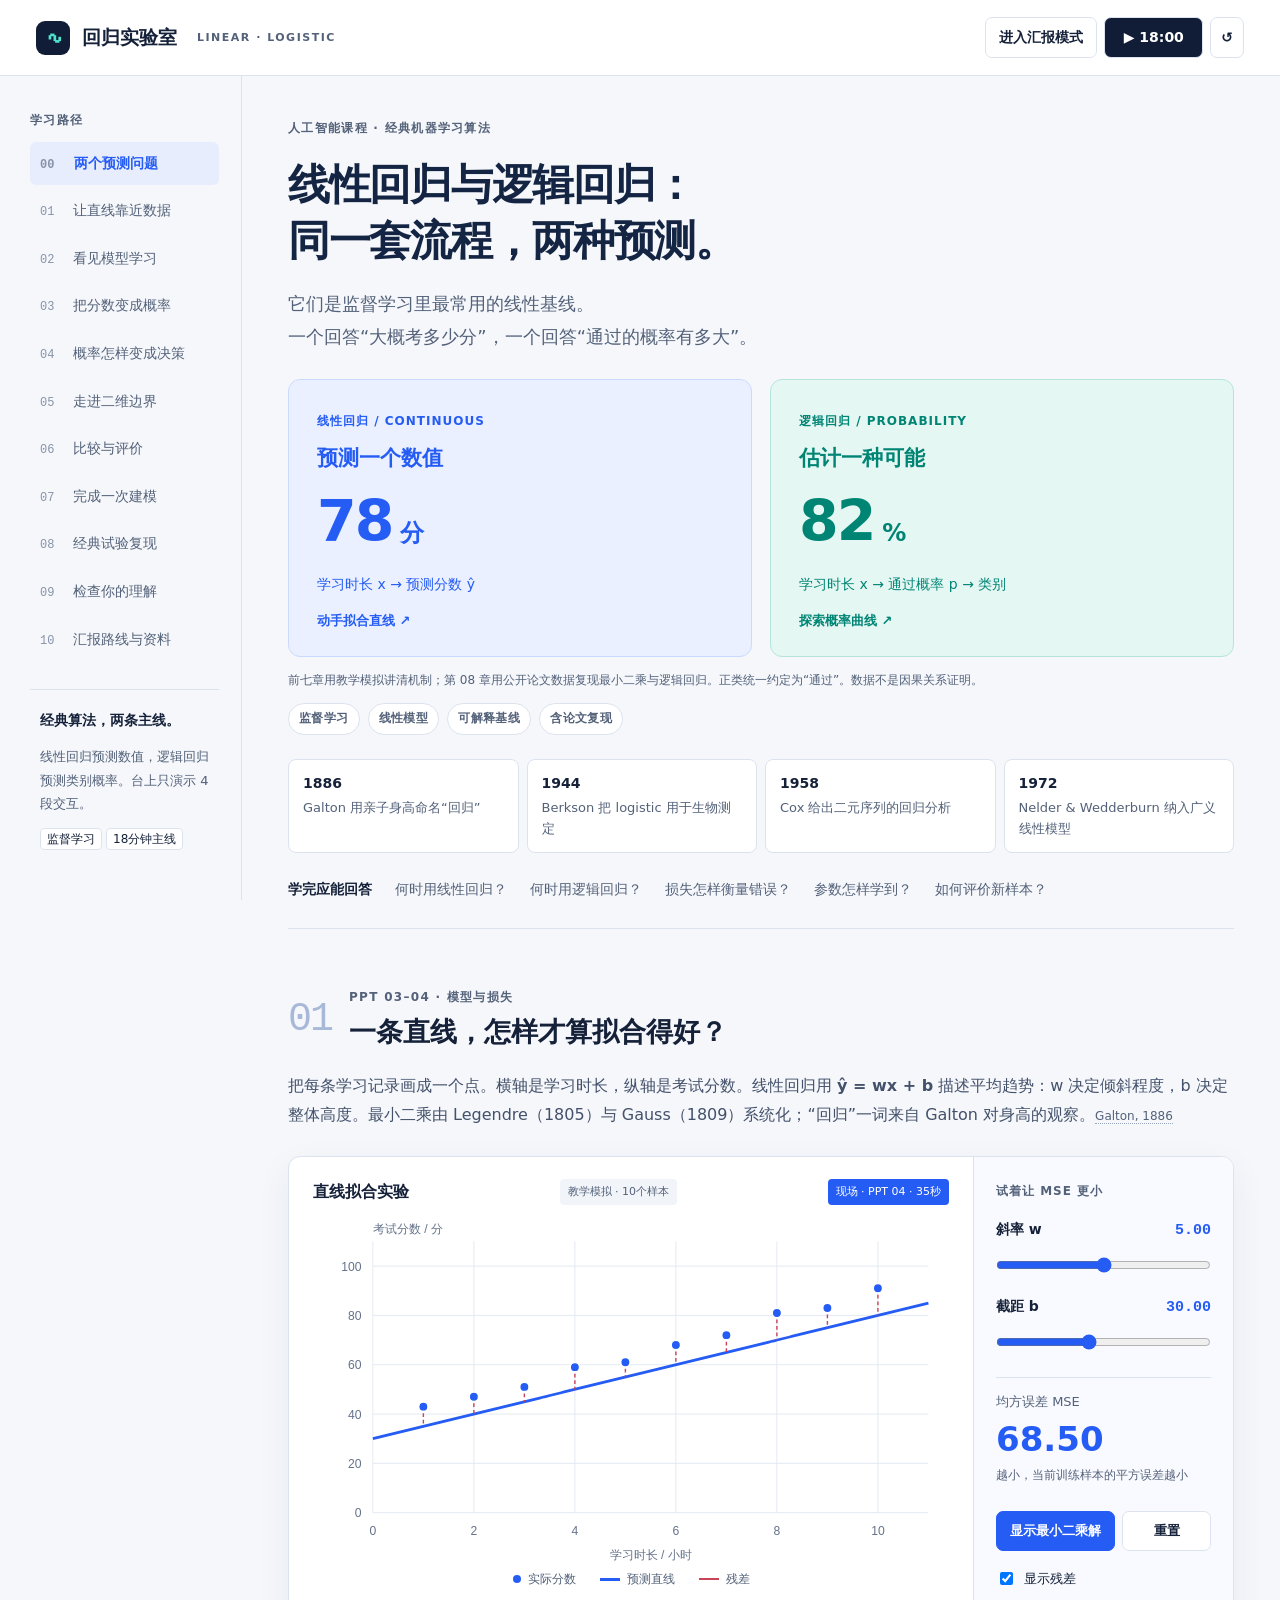
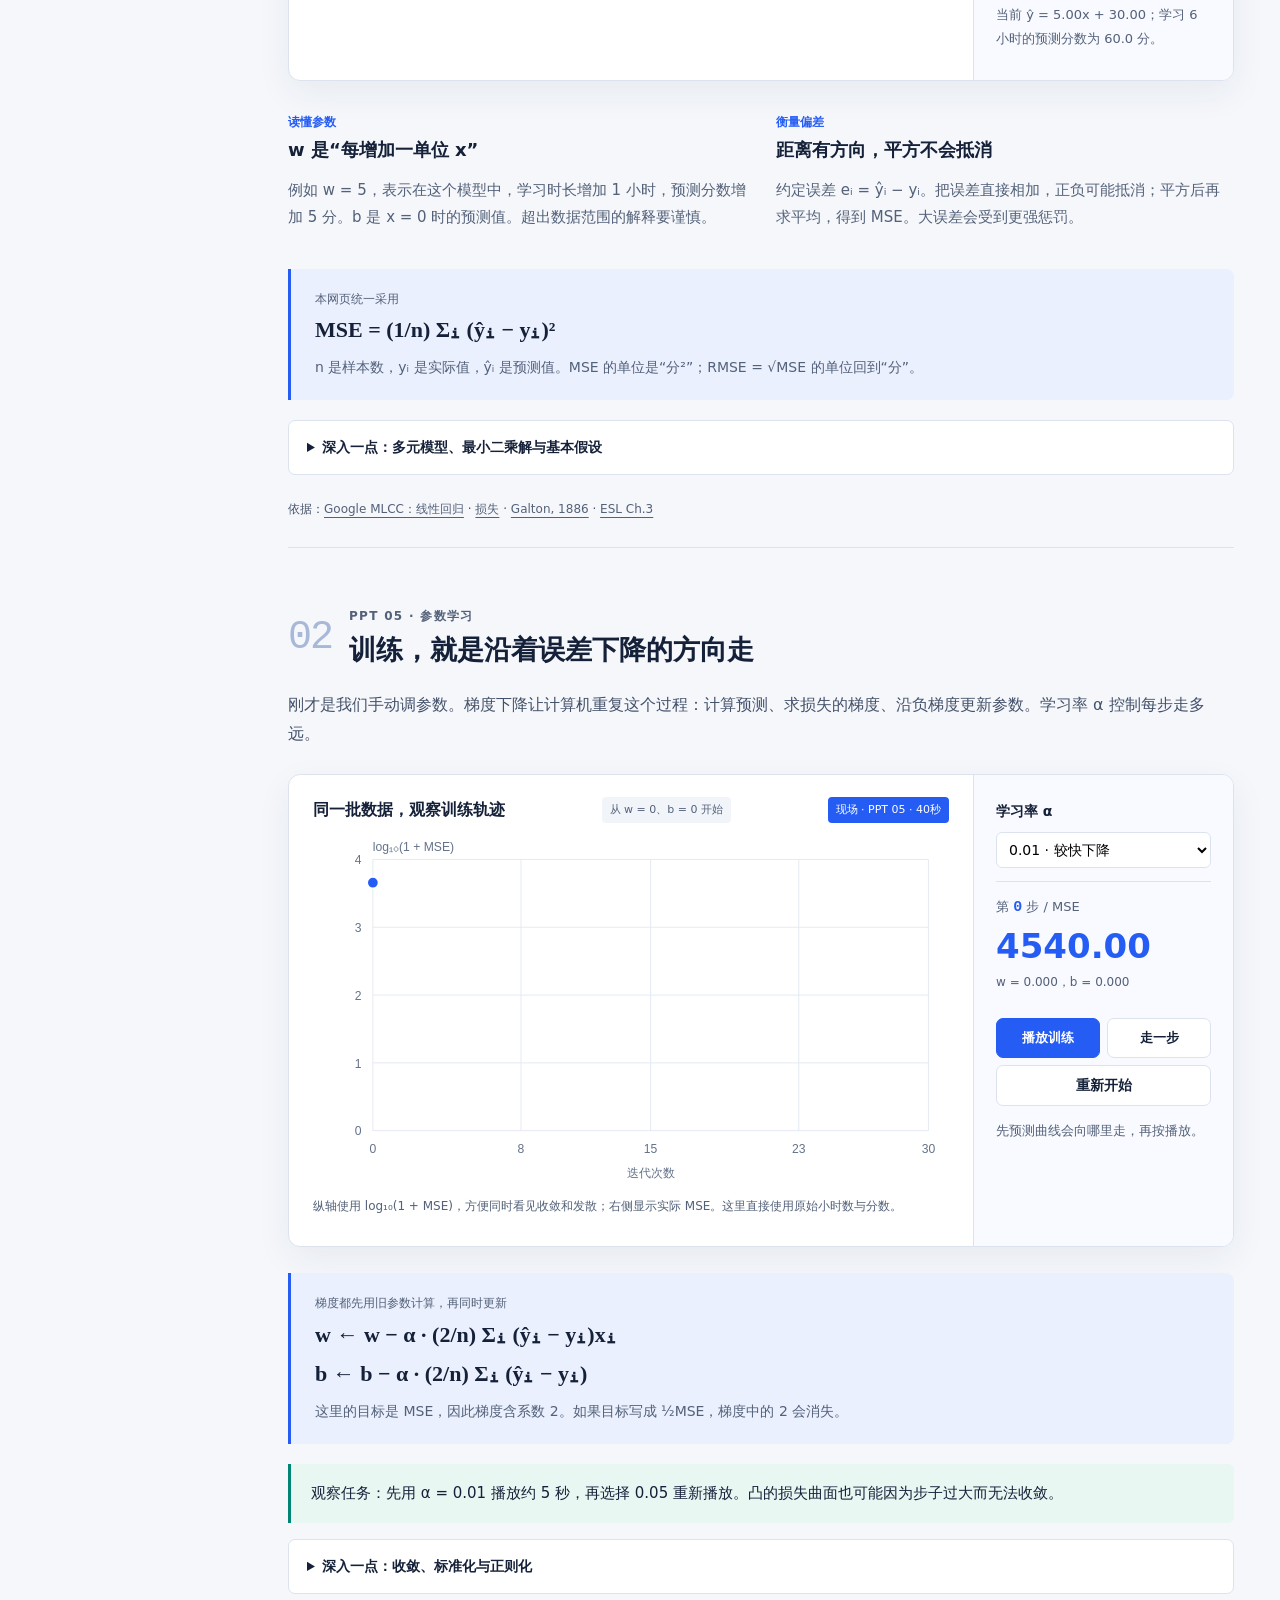
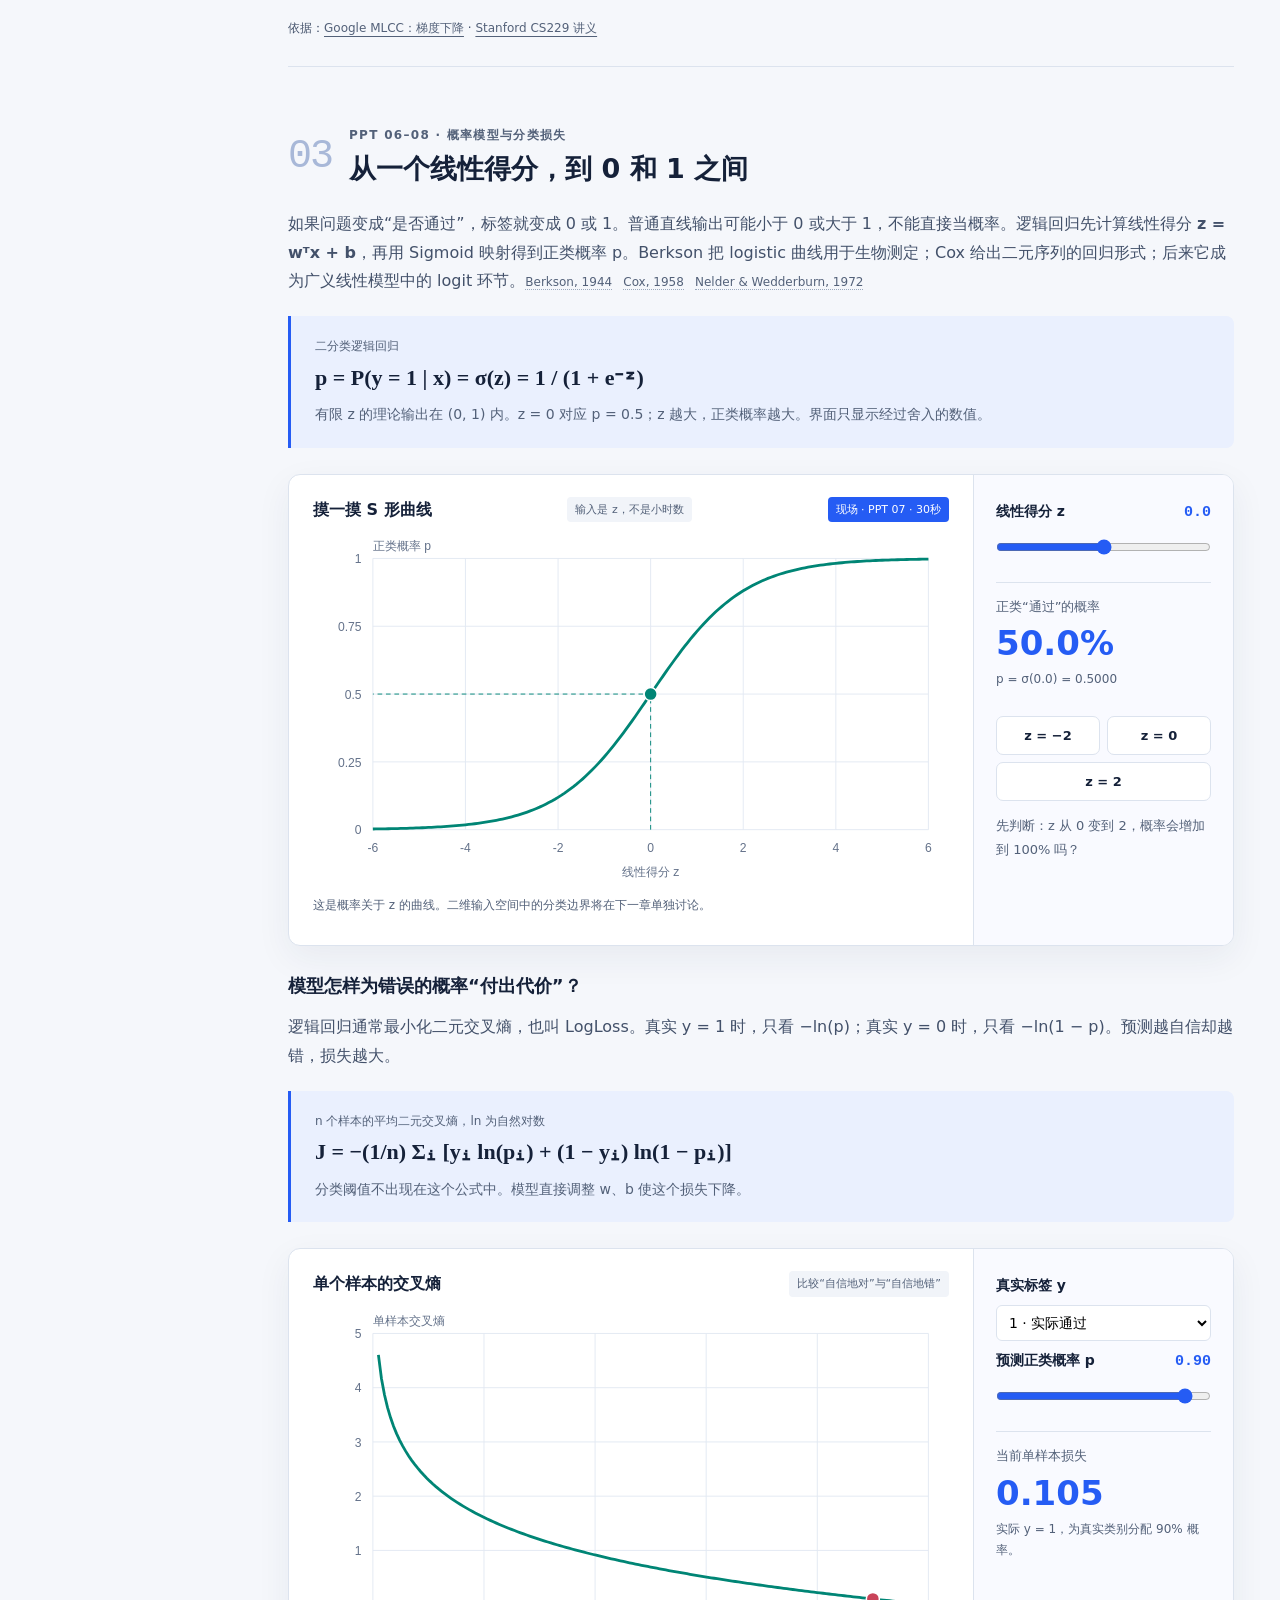
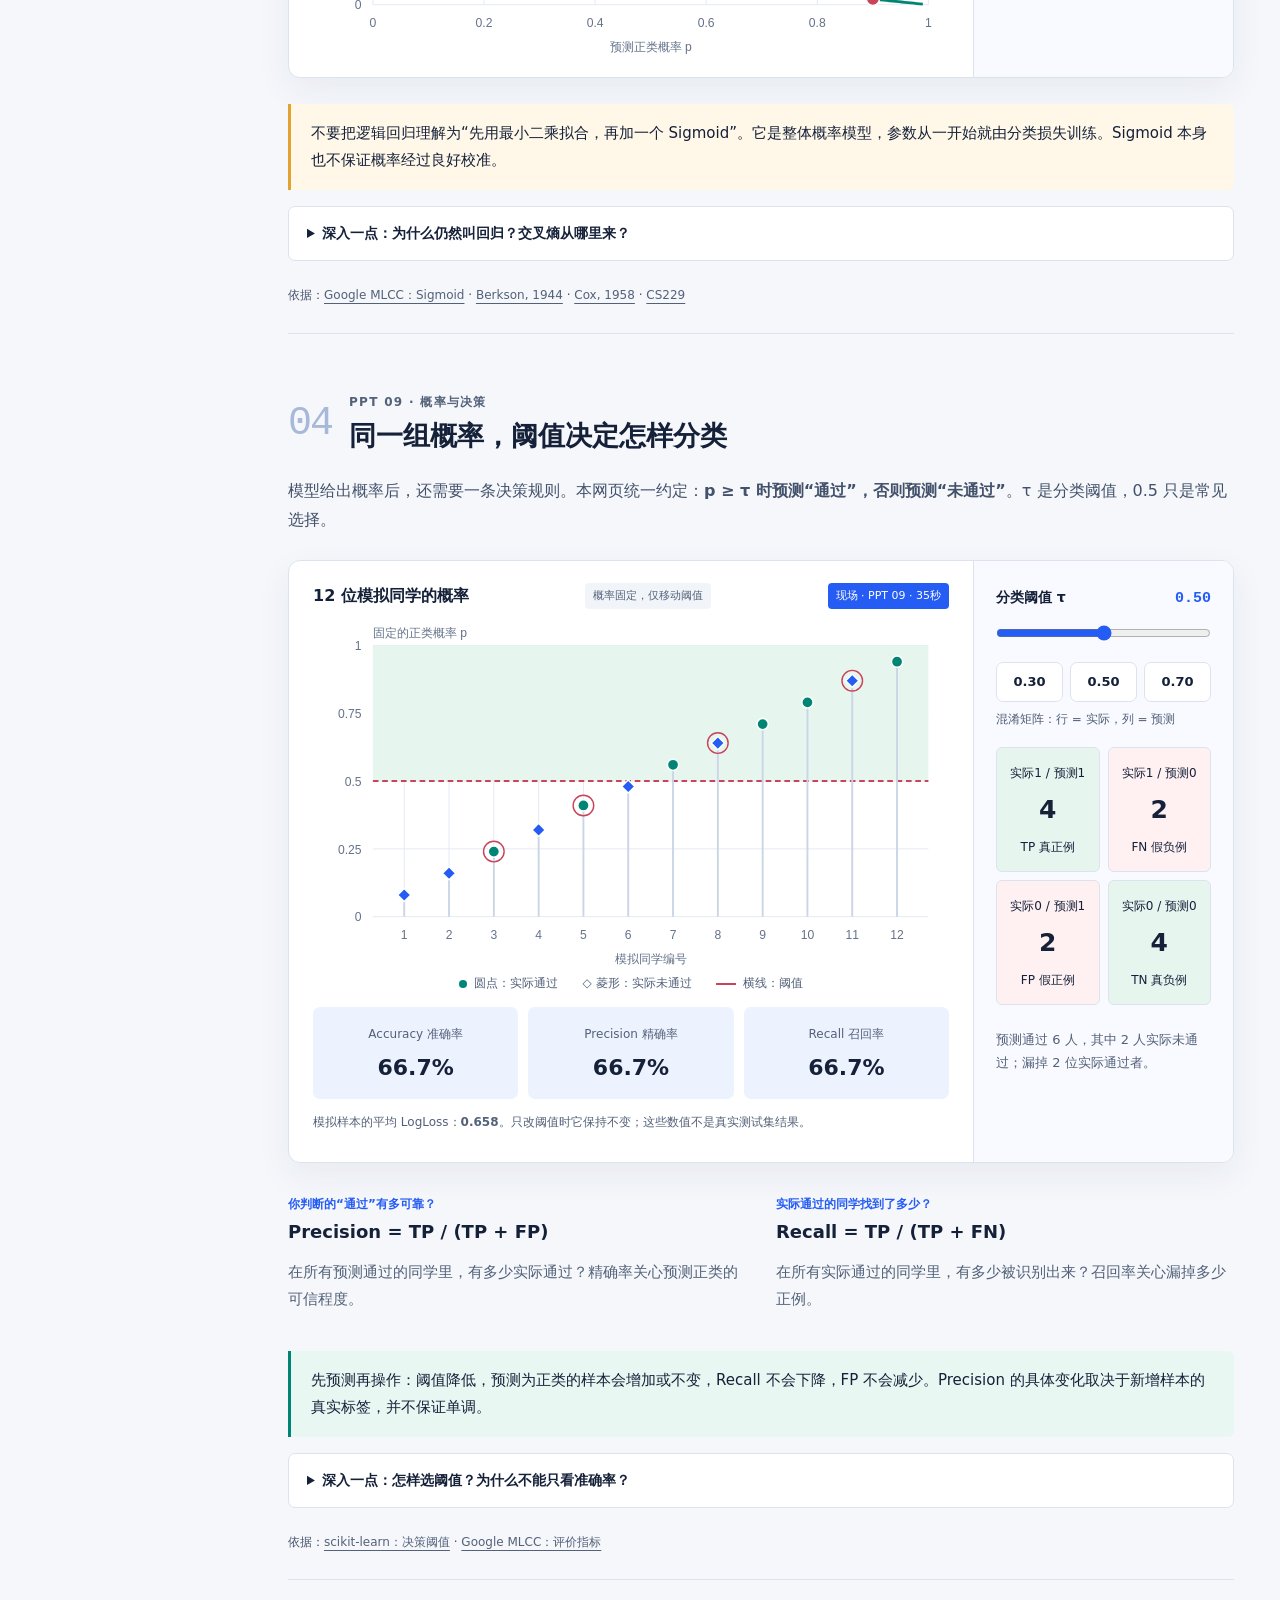
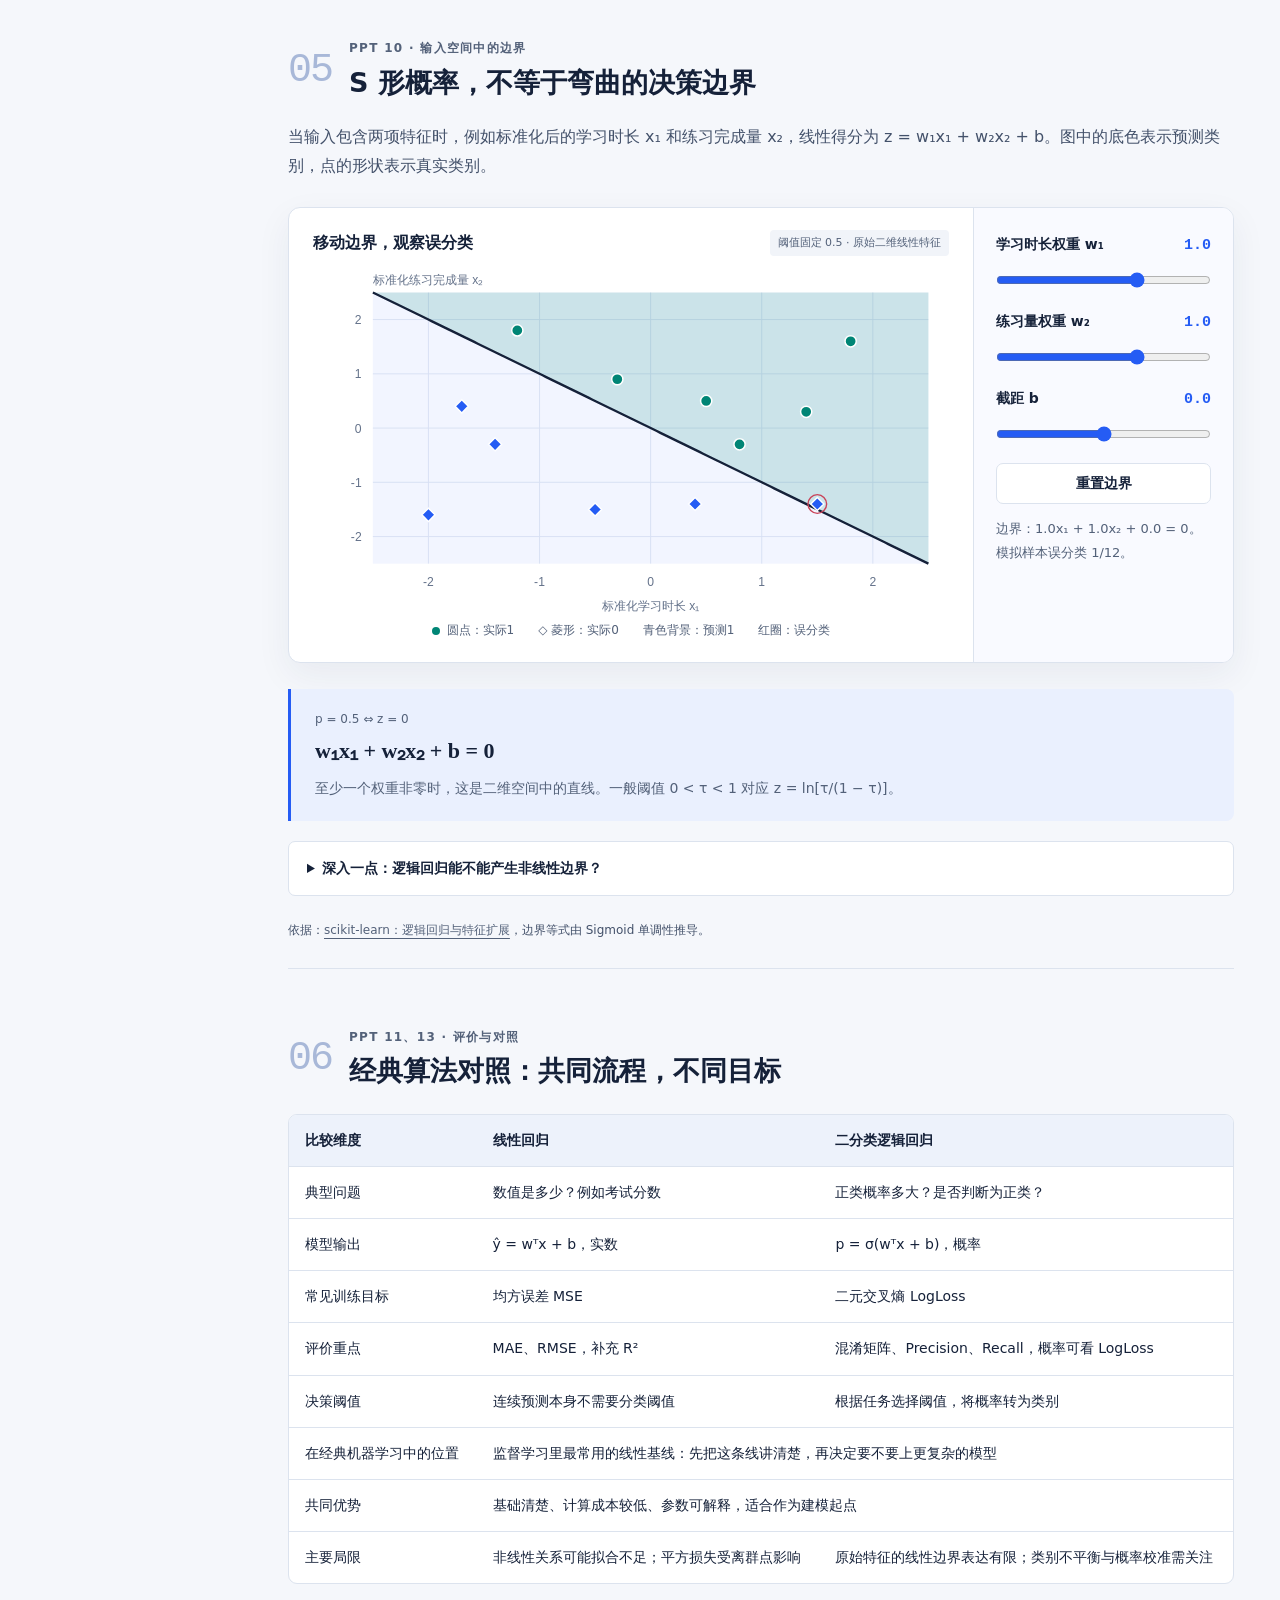
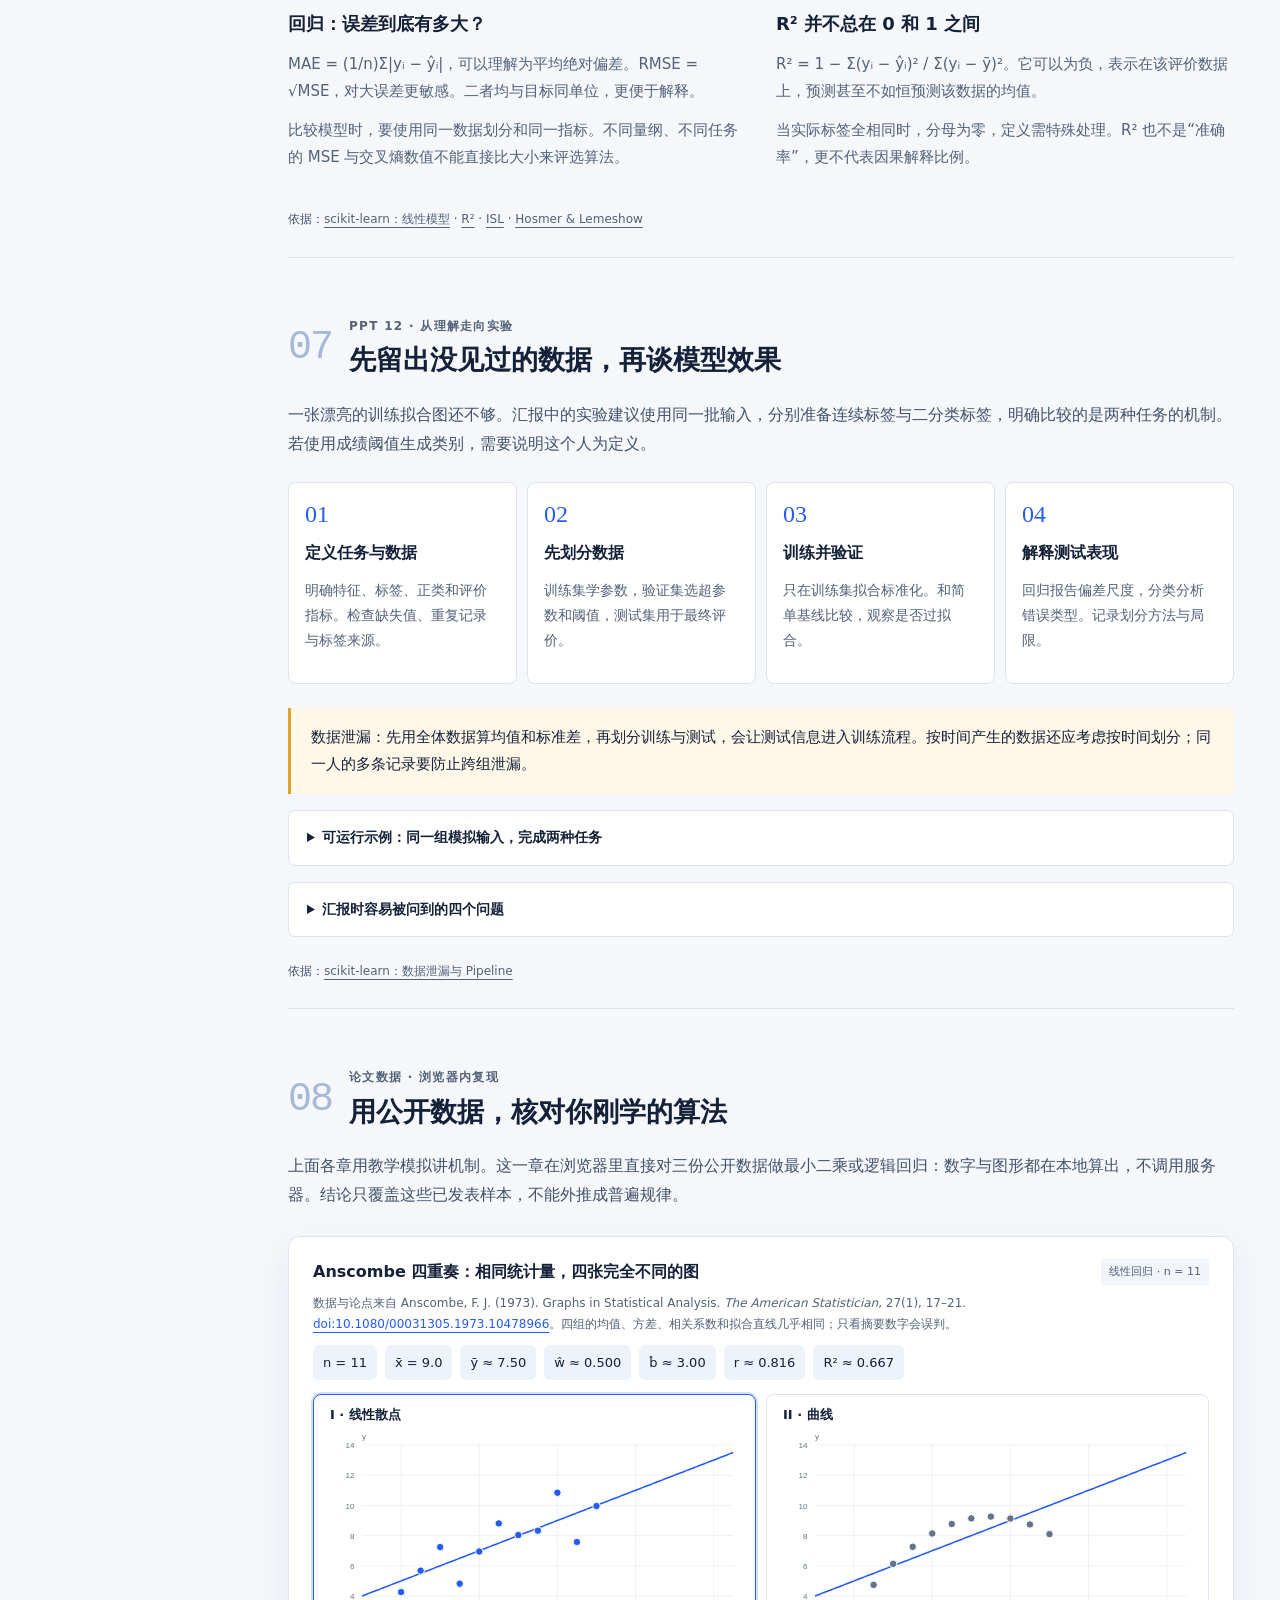
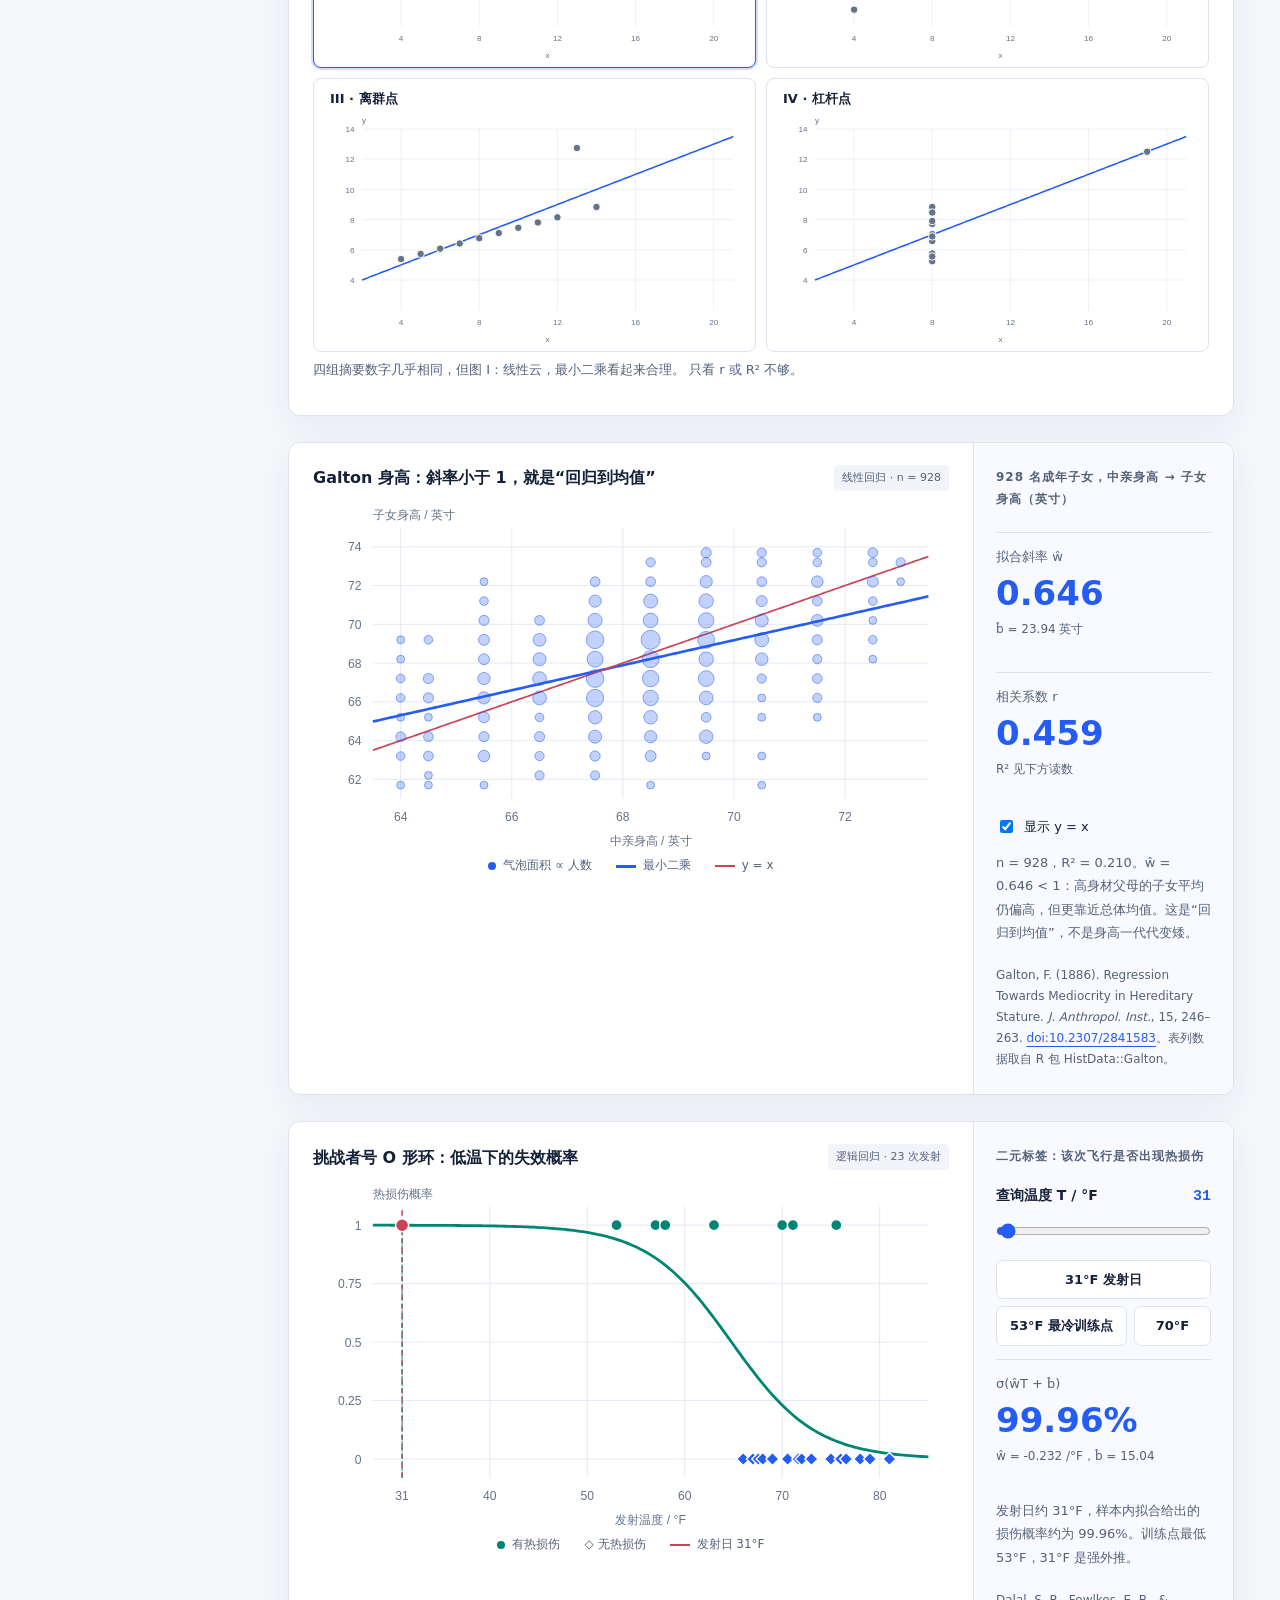
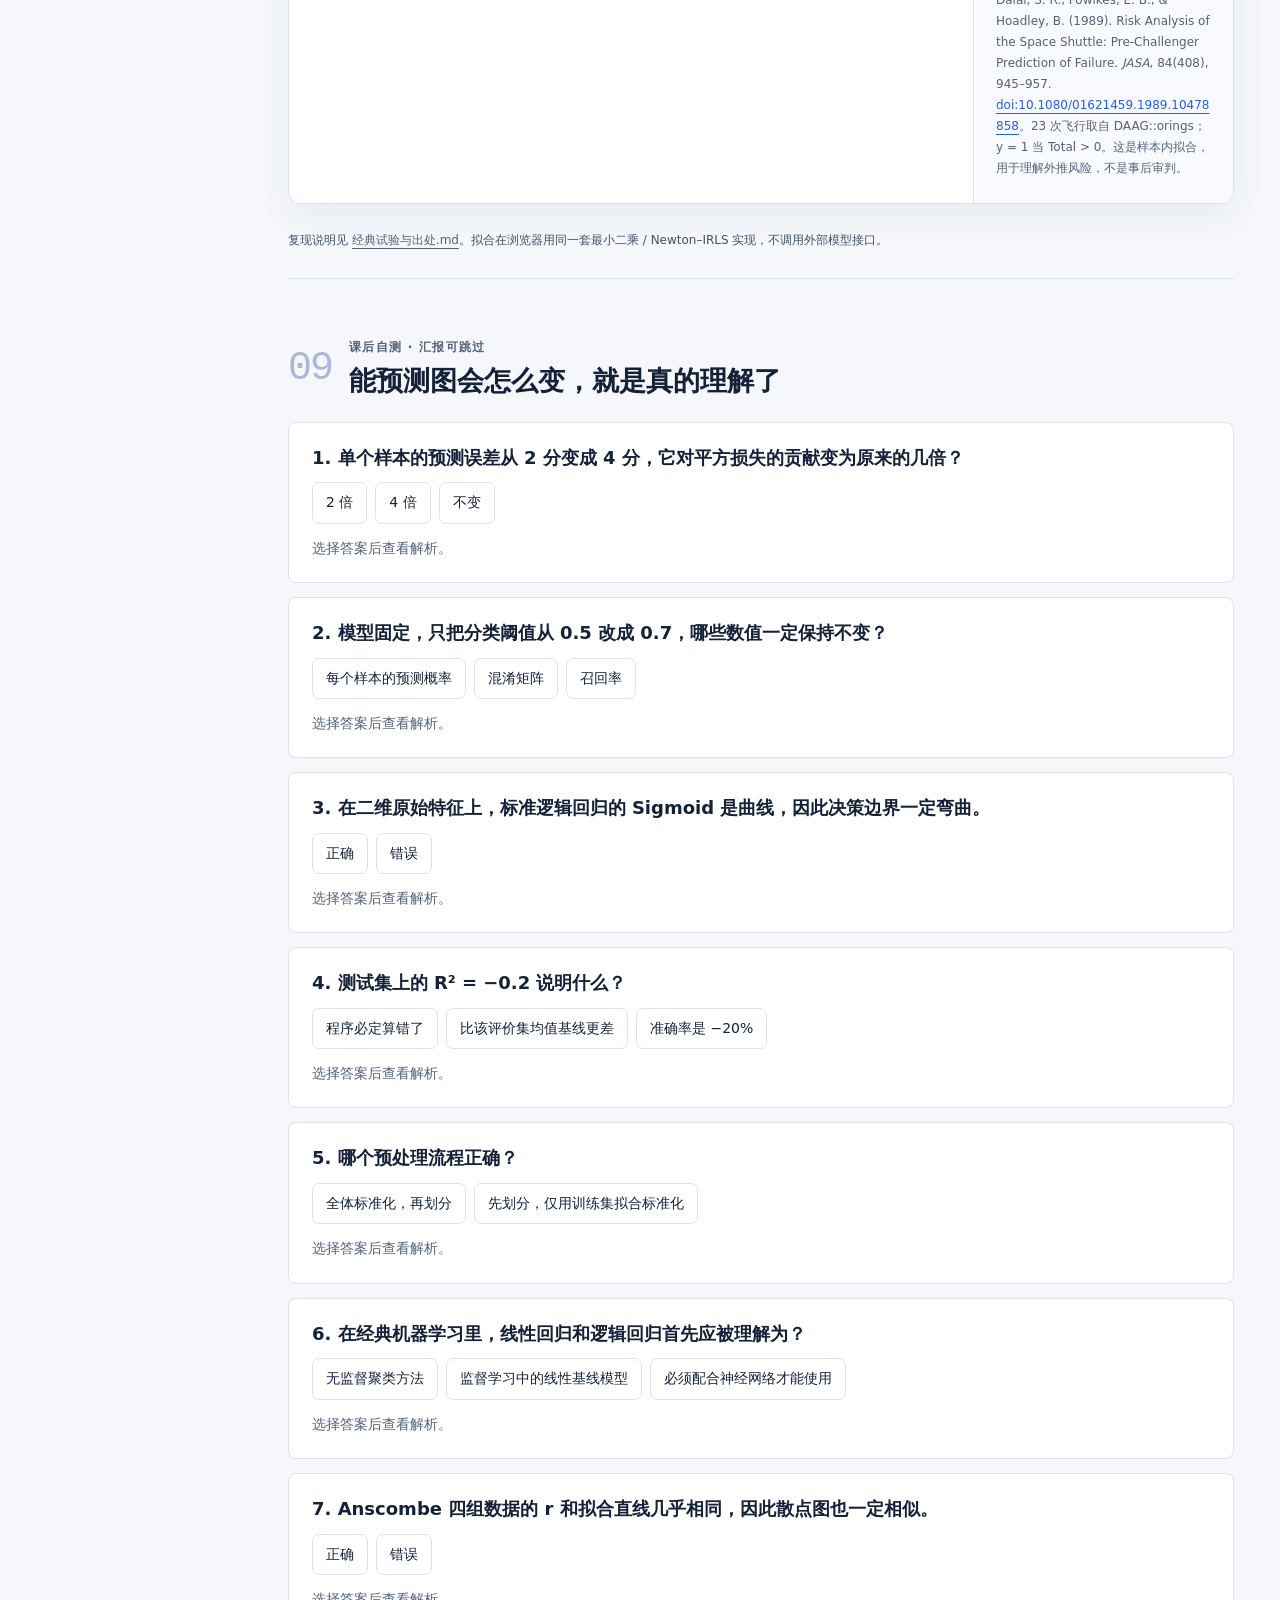
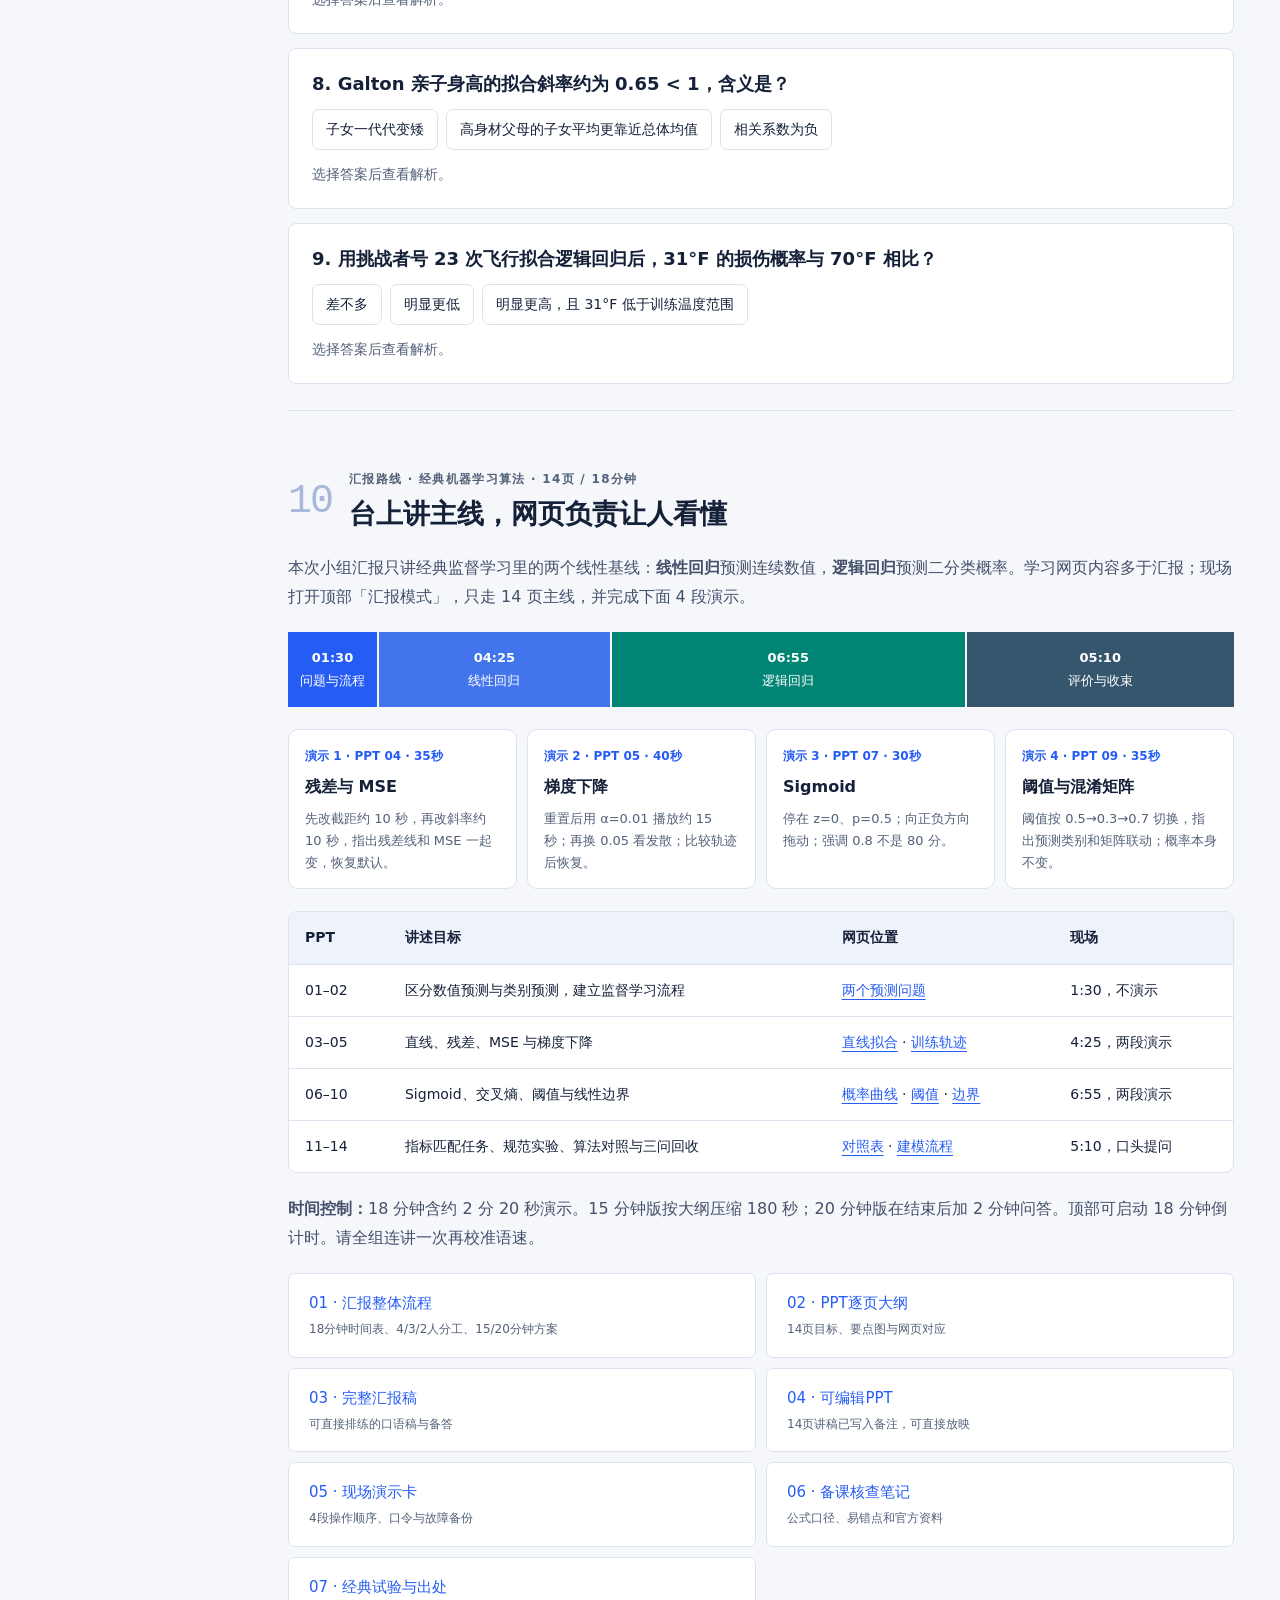
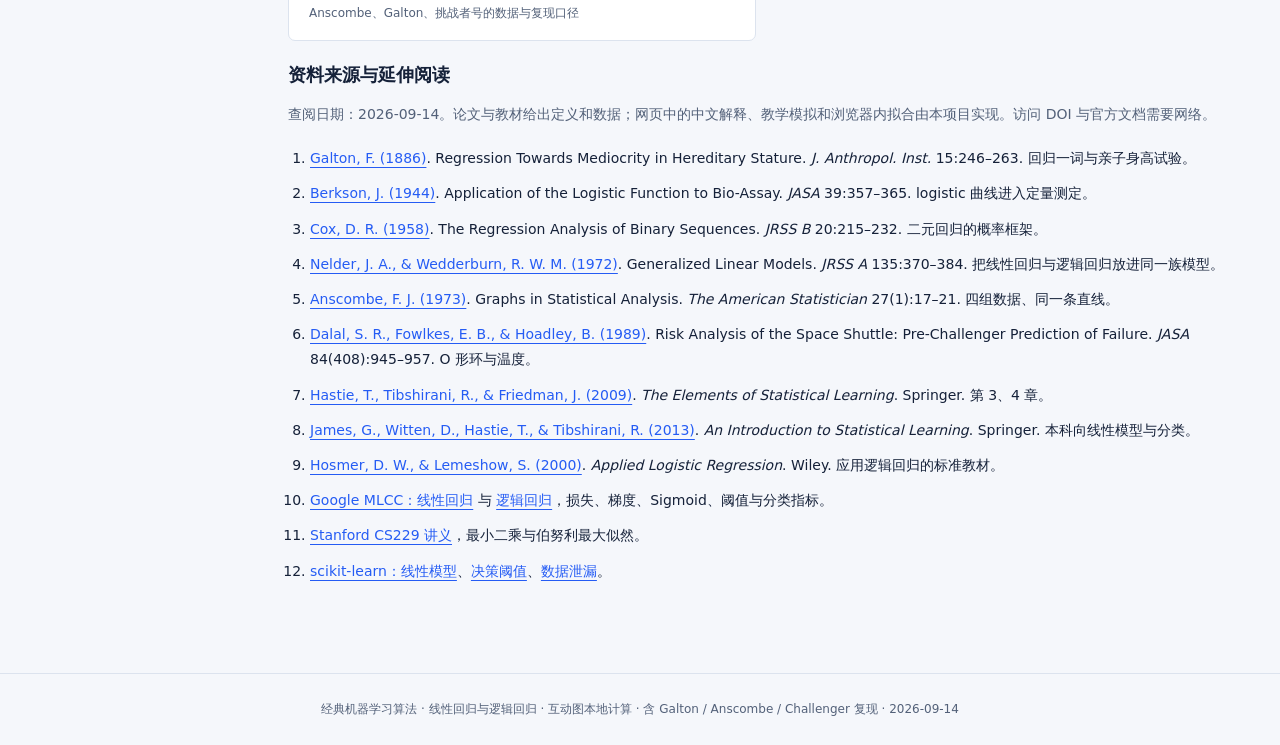
==== commit 945c1c38: "fix" ====
--- a/index.html
+++ b/index.html
@@ -1,5 +1,5 @@
 <!doctype html>
-<html lang="zh-CN"><head><meta charset="utf-8"><meta name="viewport" content="width=device-width,initial-scale=1"><meta name="description" content="经典机器学习算法：用同一套学习流程理解线性回归与逻辑回归，配合18分钟小组汇报。"><title>线性回归与逻辑回归 · 经典机器学习算法</title><link rel="icon" href="data:image/svg+xml,%3Csvg xmlns='http://www.w3.org/2000/svg' viewBox='0 0 32 32'%3E%3Crect width='32' height='32' rx='8' fill='%23111d36'/%3E%3Cpath d='M6 25L26 7M6 24C18 24 12 8 26 8' fill='none' stroke='%234ee3cc' stroke-width='2'/%3E%3C/svg%3E"><link rel="stylesheet" href="style.css"><script src="app.js" defer></script></head>
+<html lang="zh-CN"><head><meta charset="utf-8"><meta name="viewport" content="width=device-width,initial-scale=1"><meta name="description" content="经典机器学习算法：用同一套学习流程理解线性回归与逻辑回归，配合18分钟小组汇报。"><title>线性回归与逻辑回归 · 经典机器学习算法</title><link rel="icon" href="data:image/svg+xml,%3Csvg xmlns='http://www.w3.org/2000/svg' viewBox='0 0 32 32'%3E%3Crect width='32' height='32' rx='8' fill='%23111d36'/%3E%3Cpath d='M6 25L26 7M6 24C18 24 12 8 26 8' fill='none' stroke='%234ee3cc' stroke-width='2'/%3E%3C/svg%3E"><link rel="stylesheet" href="style.css?v=20260914b"><script src="app.js?v=20260914b" defer charset="utf-8"></script></head>
 <body>
 <a class="skip" href="#main">跳到正文</a>
 <header class="topbar"><a class="brand" href="#start"><span class="brand-mark">∿</span>回归实验室<span class="brand-en">LINEAR · LOGISTIC</span></a><div class="top-actions"><button id="modeBtn" aria-pressed="false">进入汇报模式</button><button id="timerBtn" aria-label="开始18分钟汇报计时">▶ <span id="clock">18:00</span></button><button id="timerReset" class="icon-btn" aria-label="重置计时">↺</button></div></header>
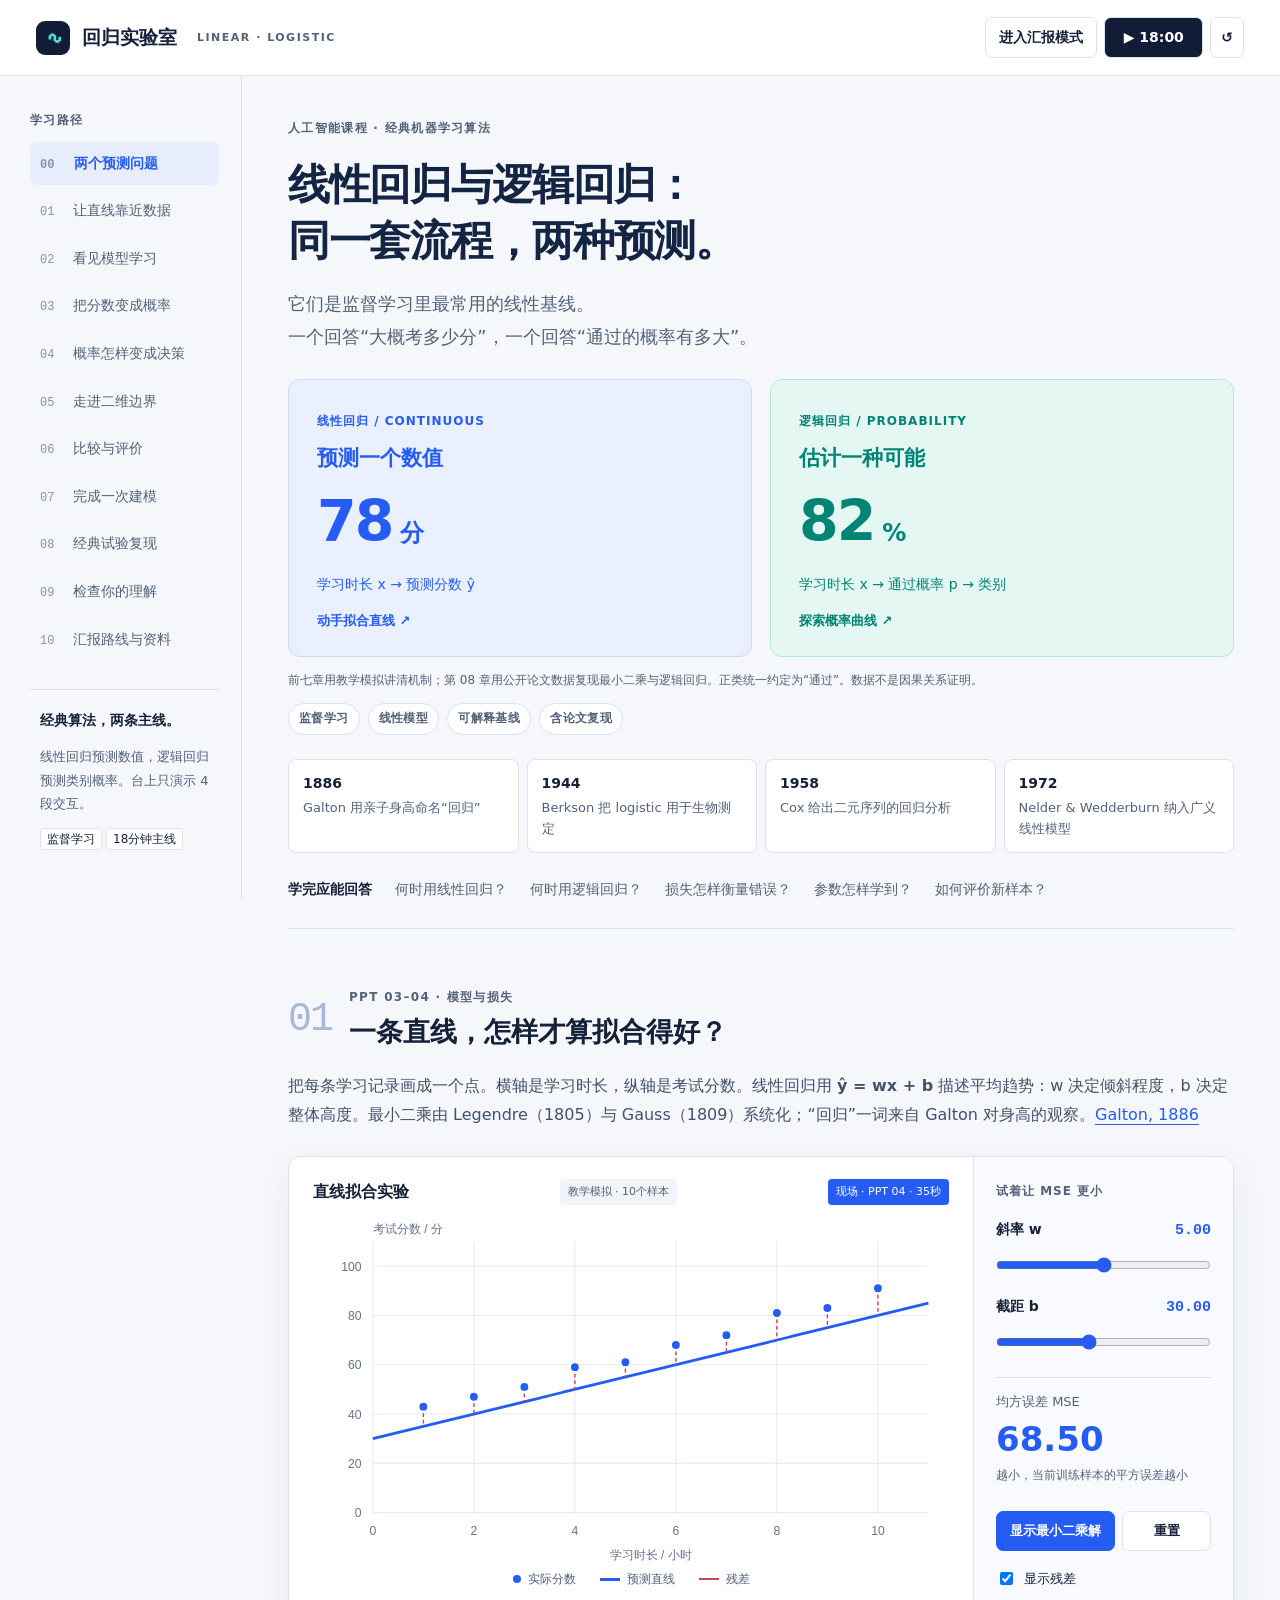
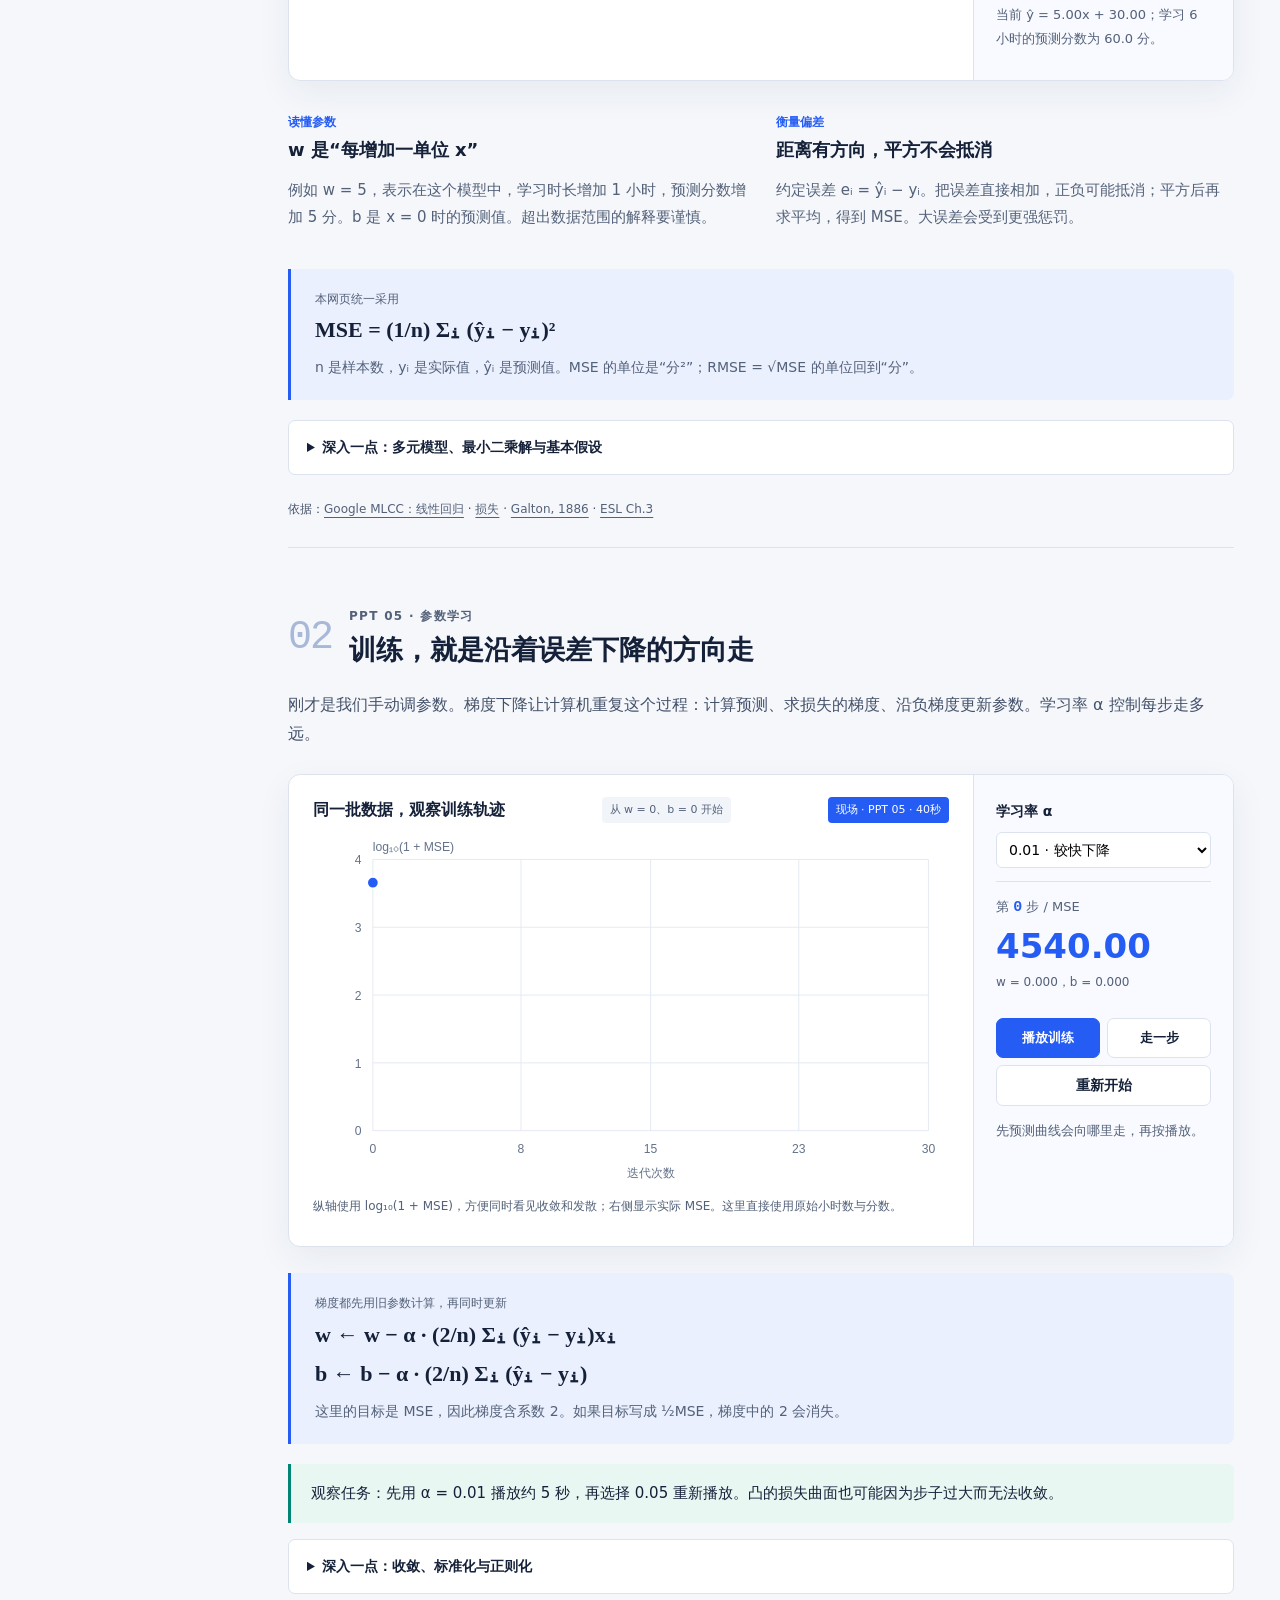
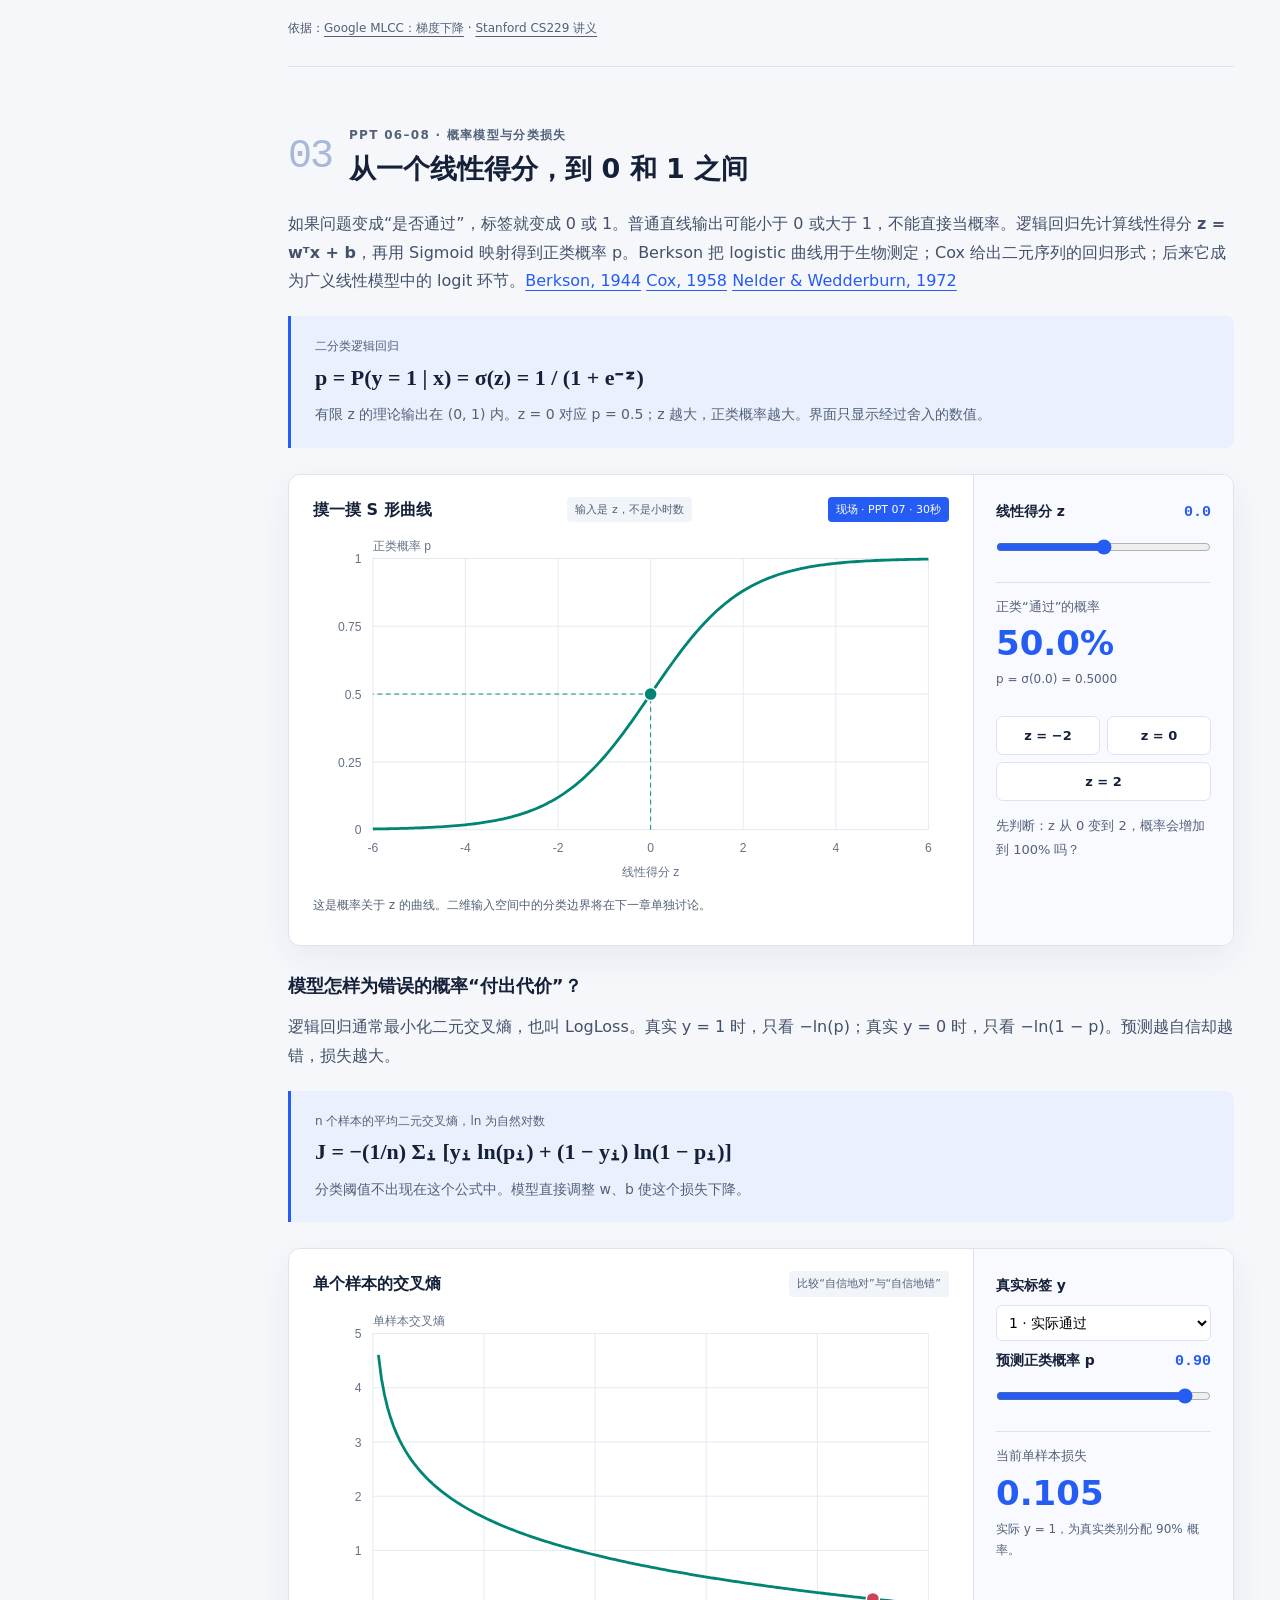
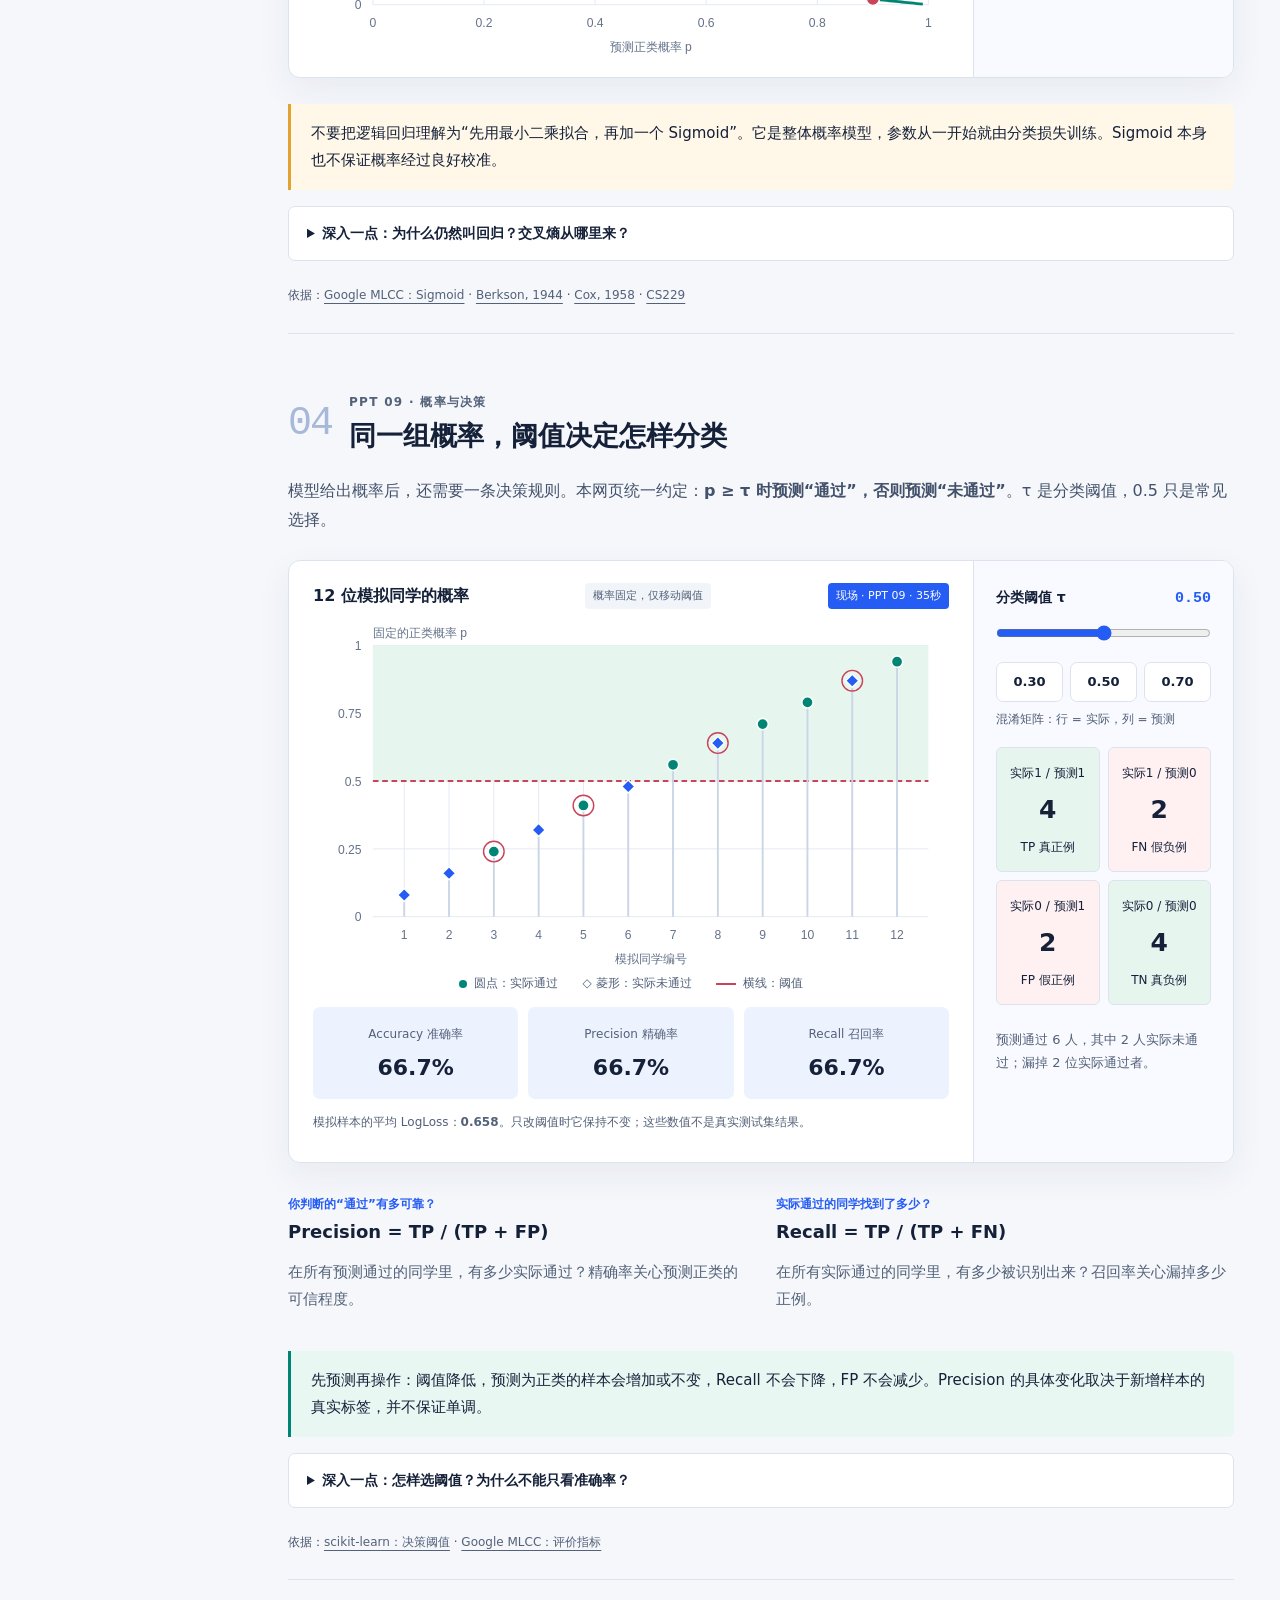
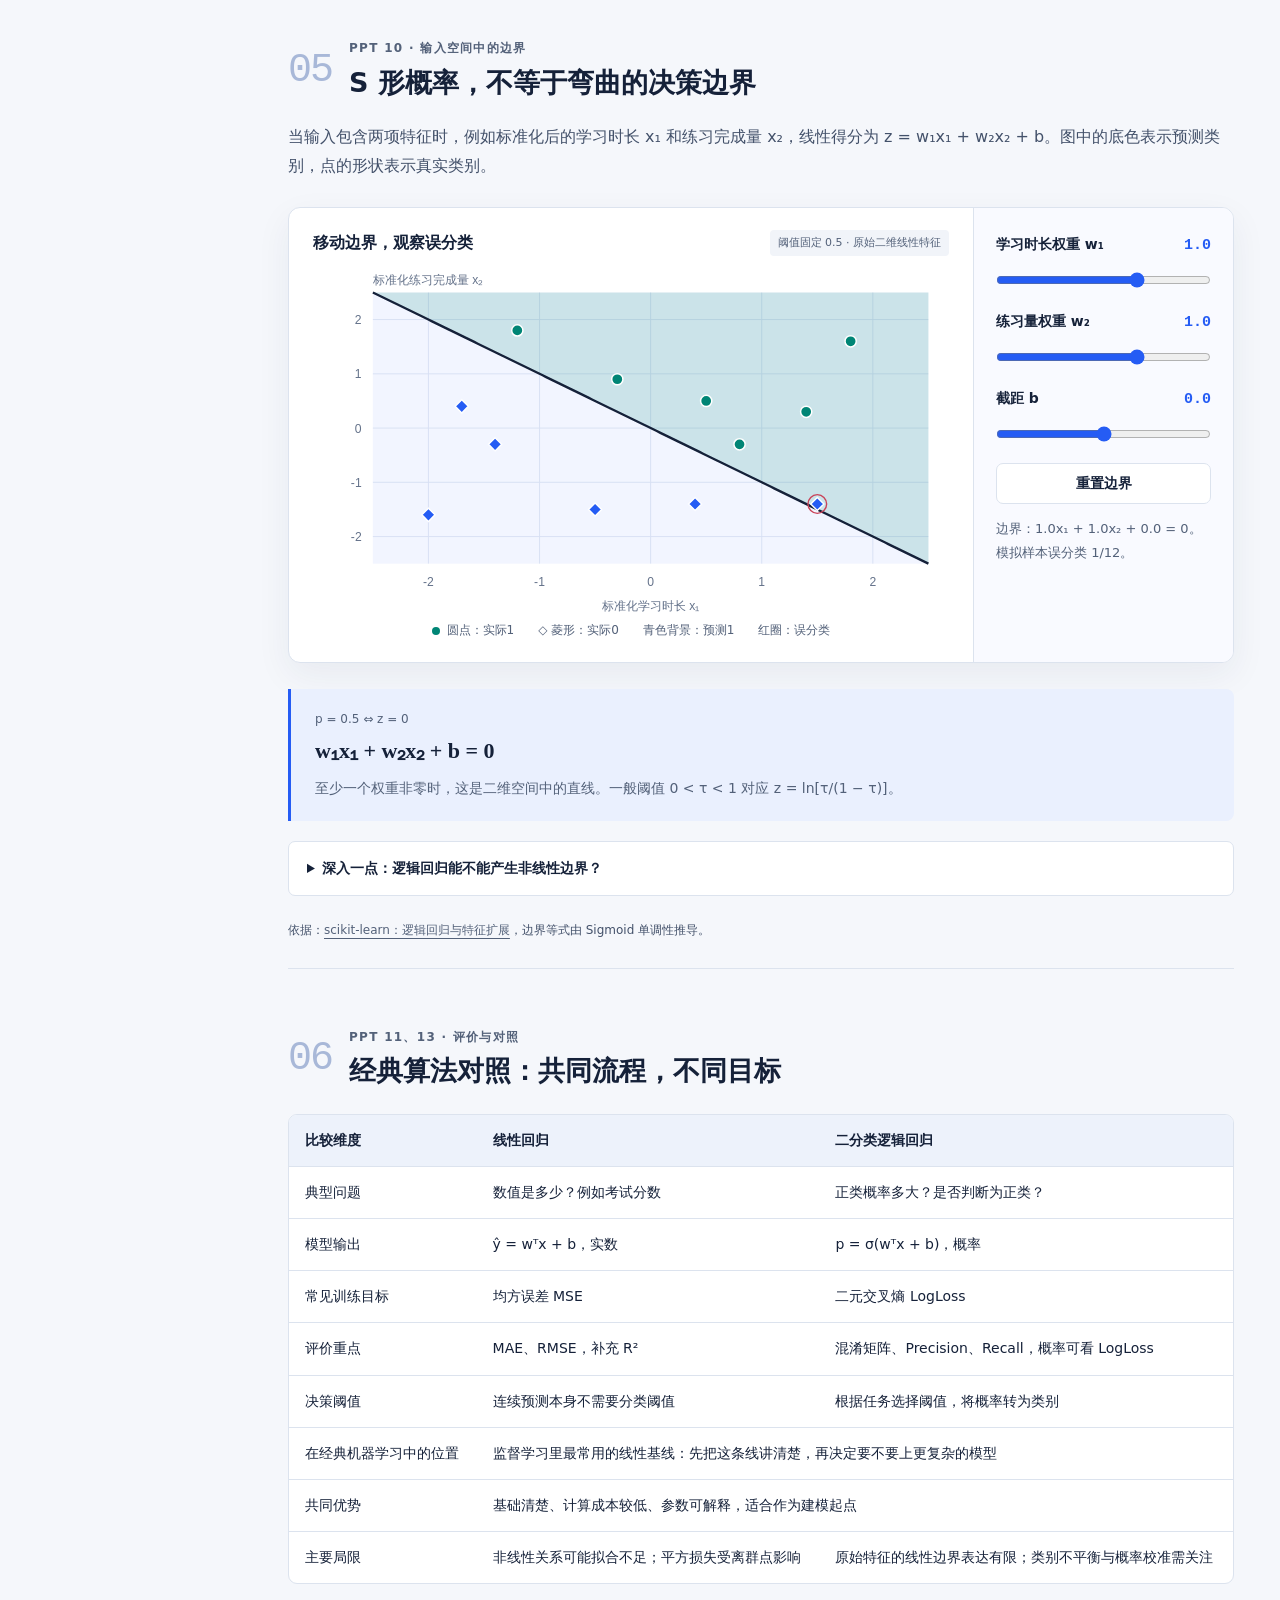
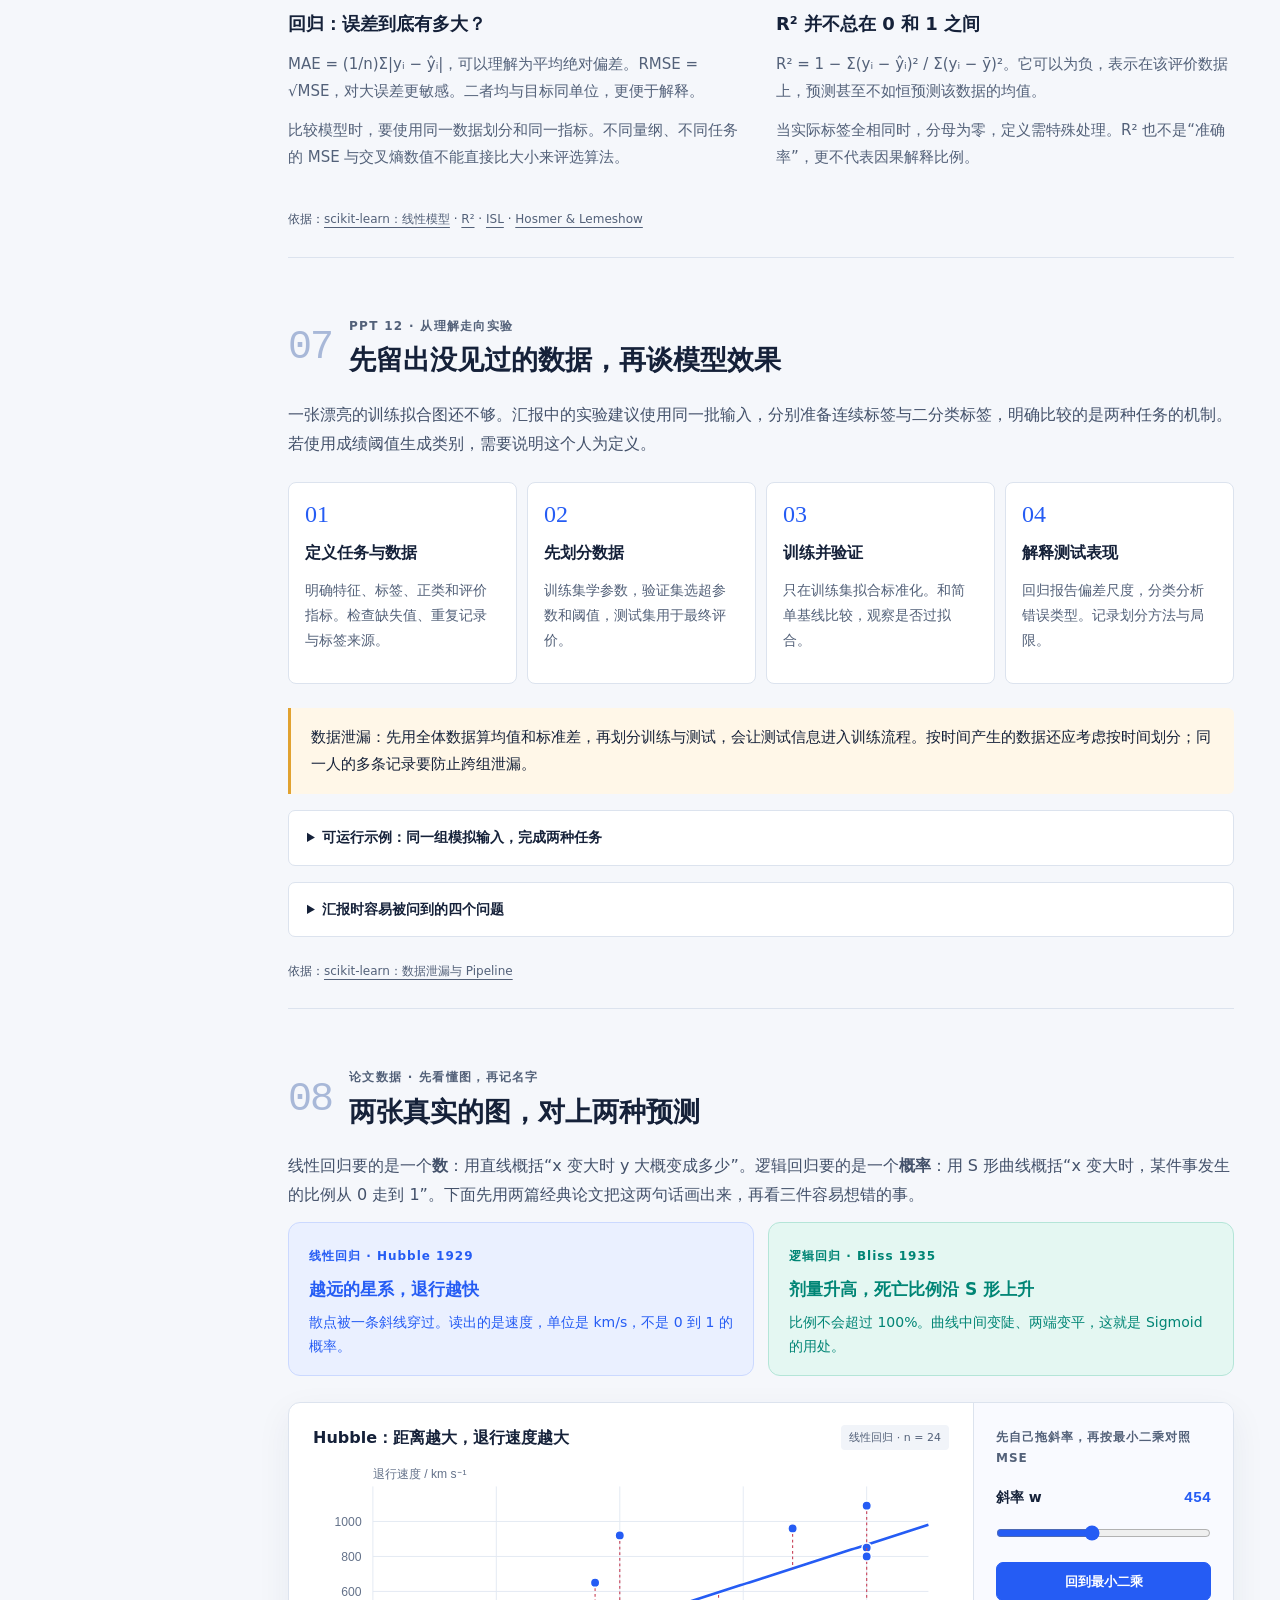
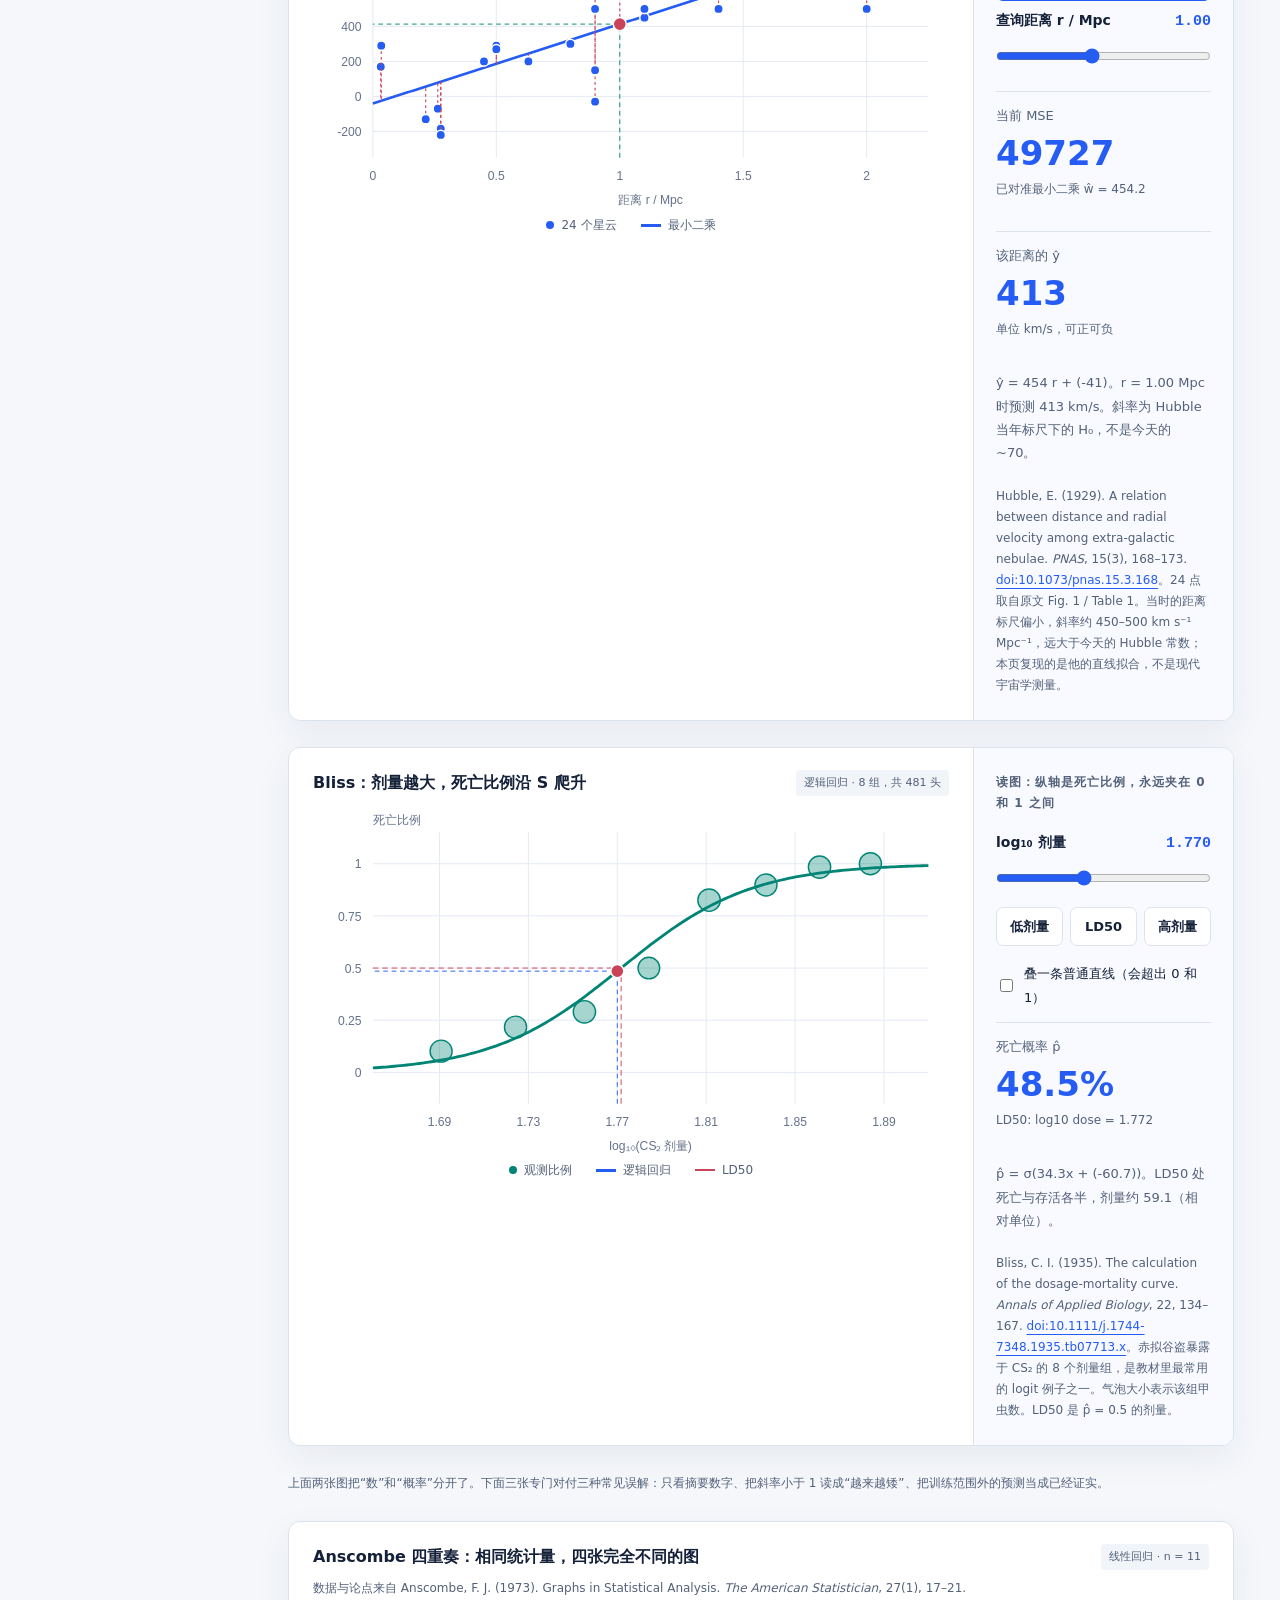
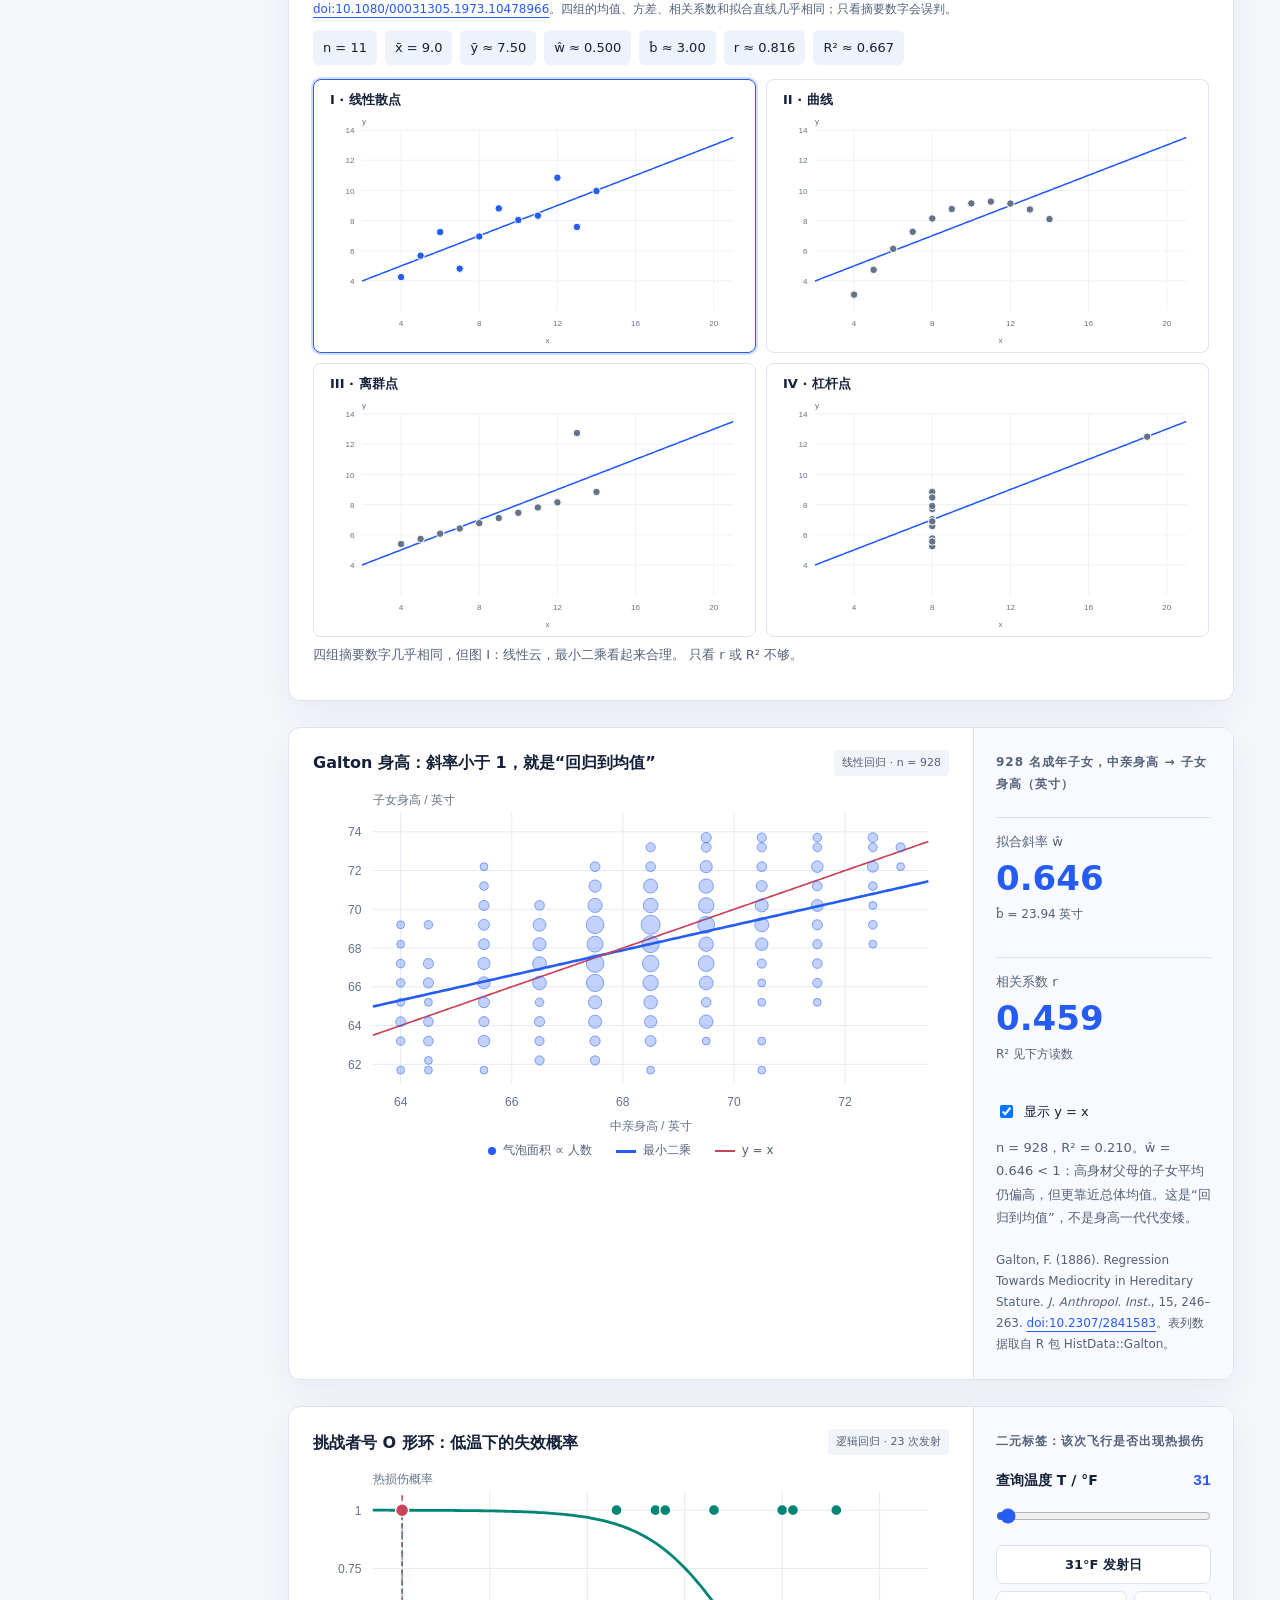
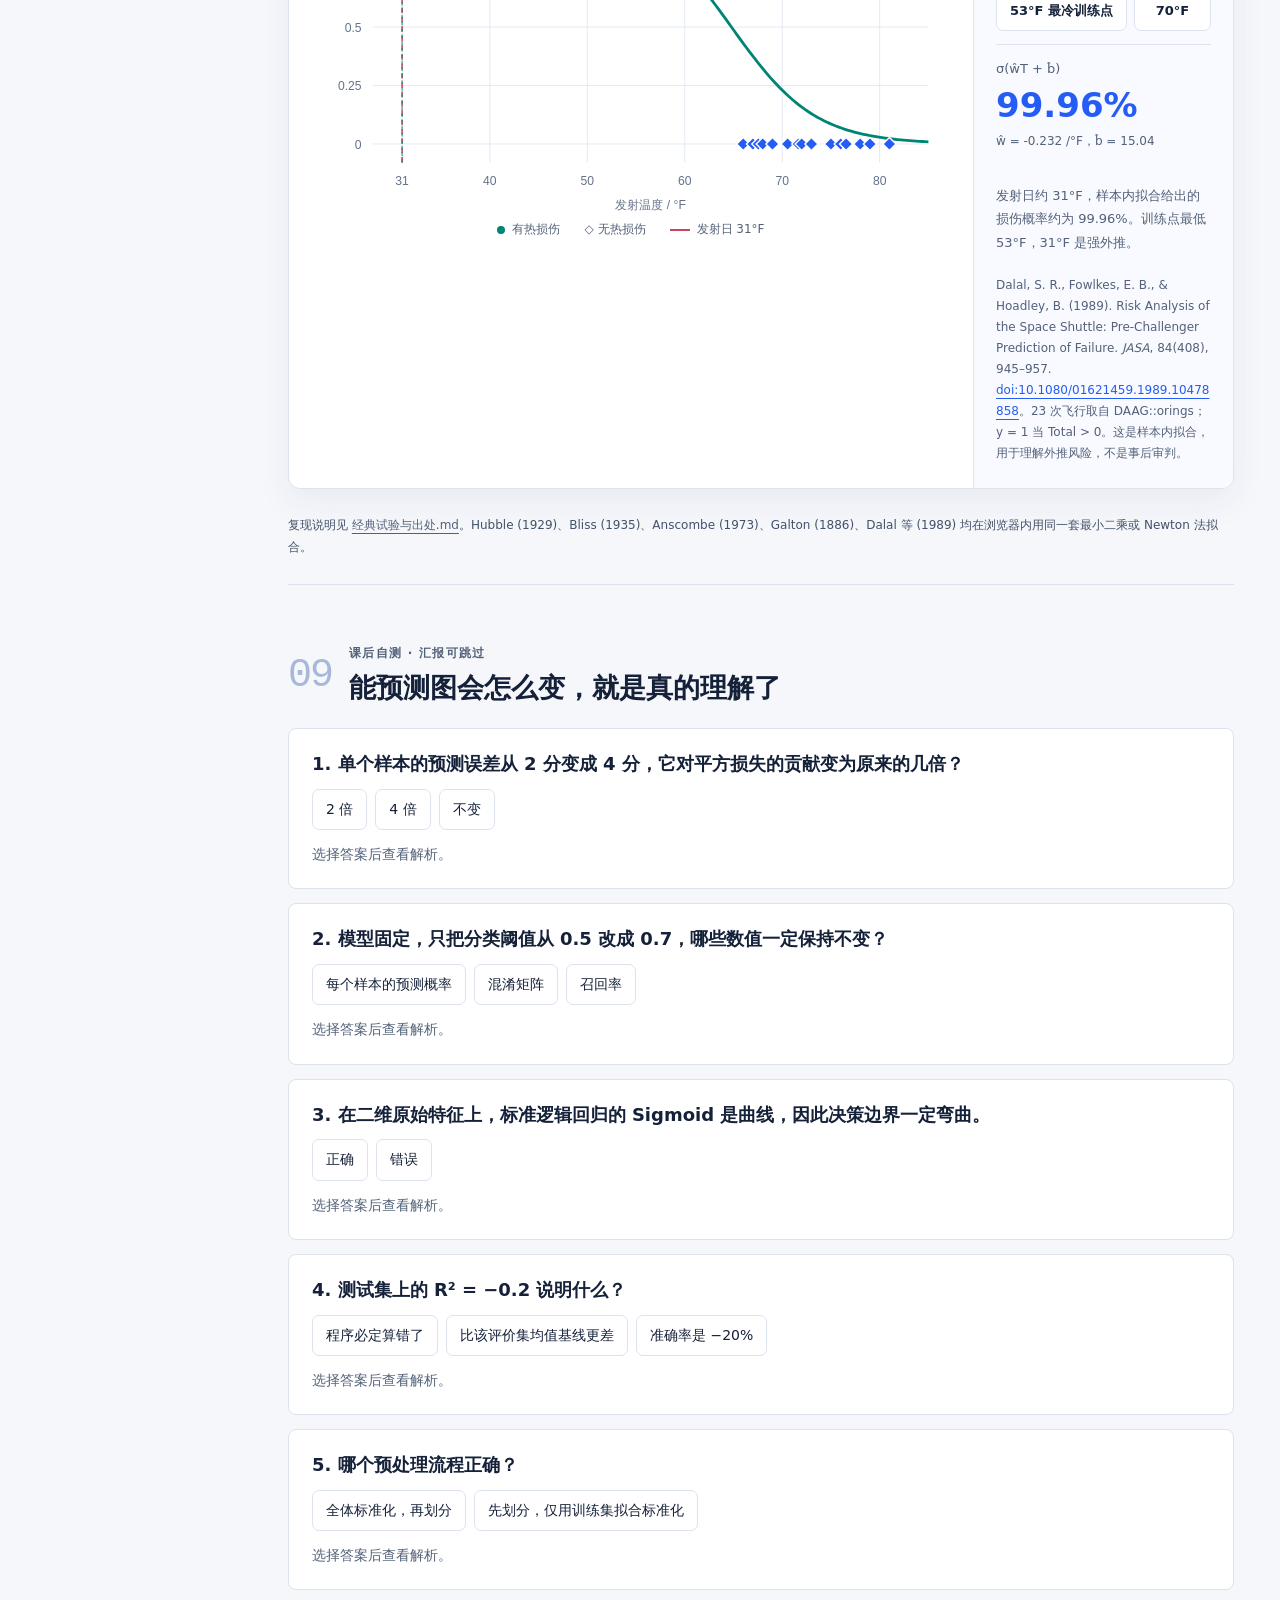
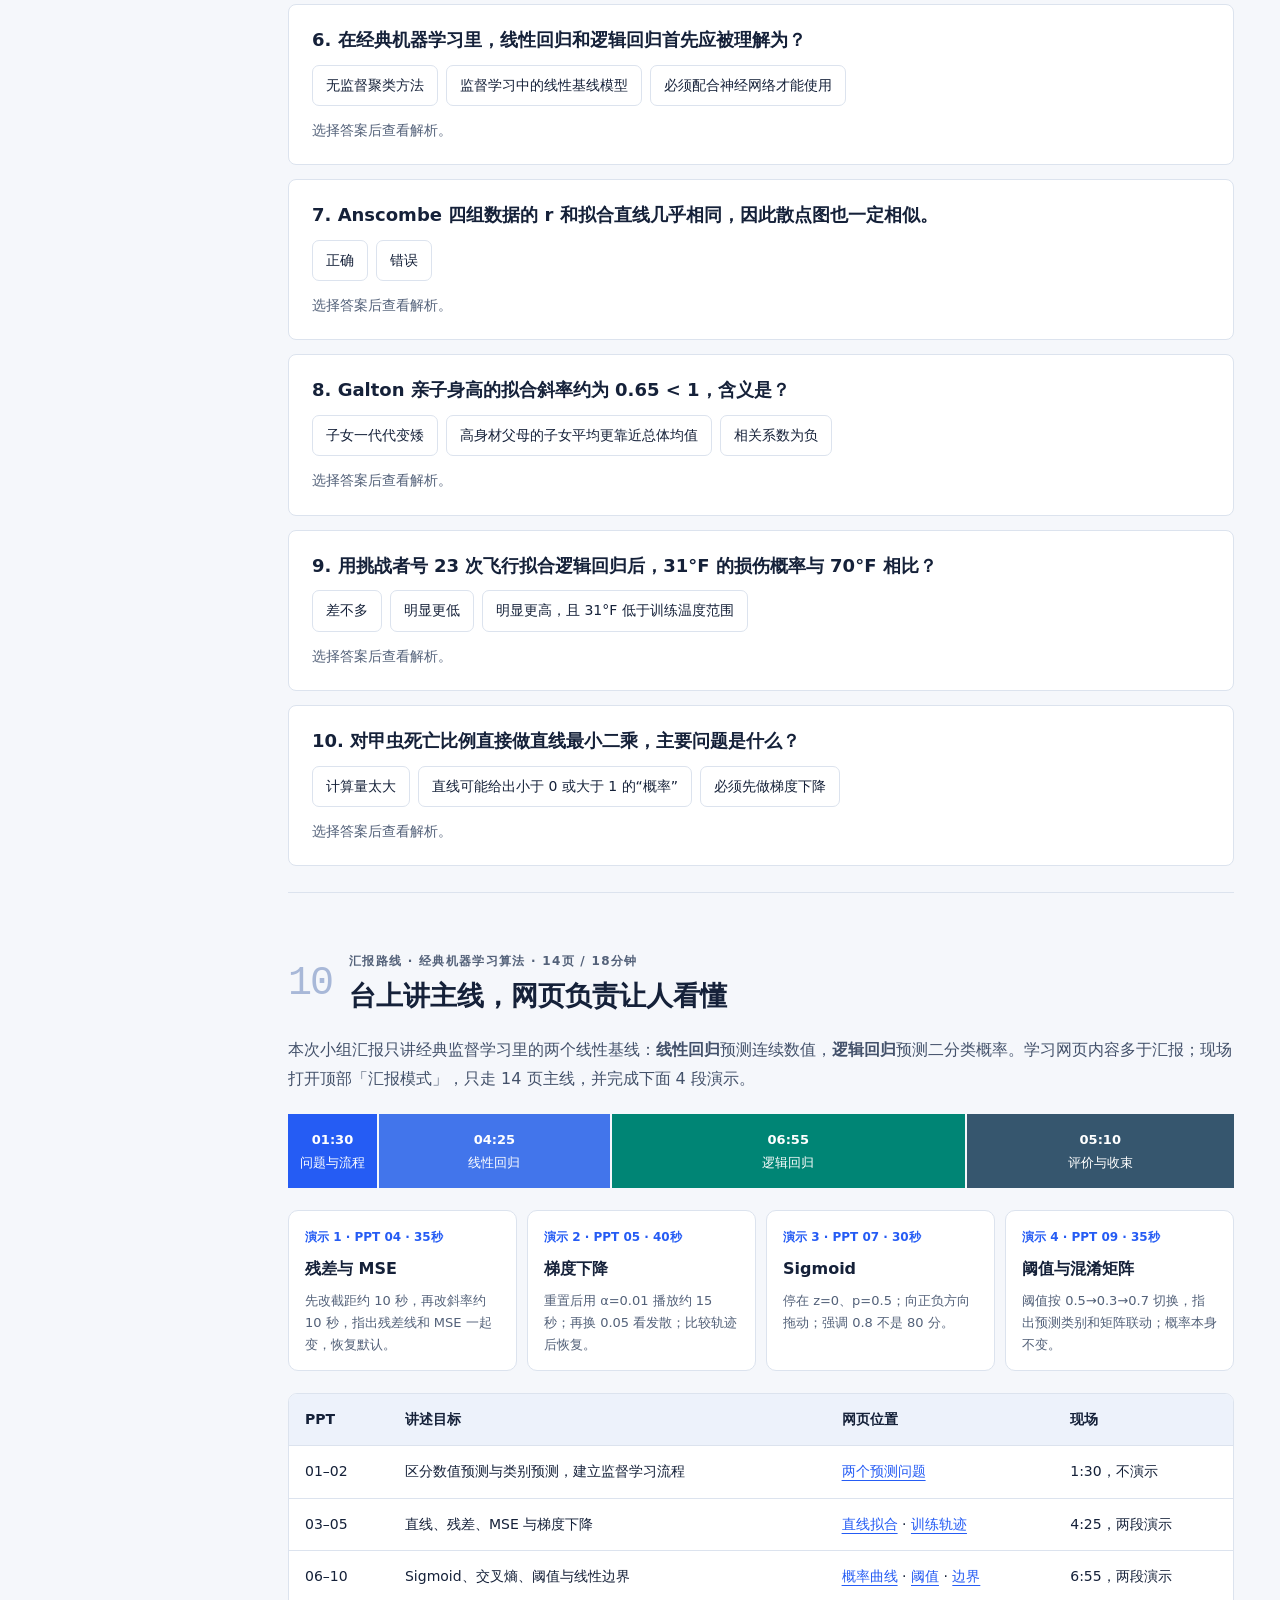
==== commit 847ddfe2: "fix？" ====
--- a/index.html
+++ b/index.html
@@ -1,5 +1,5 @@
 <!doctype html>
-<html lang="zh-CN"><head><meta charset="utf-8"><meta name="viewport" content="width=device-width,initial-scale=1"><meta name="description" content="经典机器学习算法：用同一套学习流程理解线性回归与逻辑回归，配合18分钟小组汇报。"><title>线性回归与逻辑回归 · 经典机器学习算法</title><link rel="icon" href="data:image/svg+xml,%3Csvg xmlns='http://www.w3.org/2000/svg' viewBox='0 0 32 32'%3E%3Crect width='32' height='32' rx='8' fill='%23111d36'/%3E%3Cpath d='M6 25L26 7M6 24C18 24 12 8 26 8' fill='none' stroke='%234ee3cc' stroke-width='2'/%3E%3C/svg%3E"><link rel="stylesheet" href="style.css?v=20260914b"><script src="app.js?v=20260914b" defer charset="utf-8"></script></head>
+<html lang="zh-CN"><head><meta charset="utf-8"><meta name="viewport" content="width=device-width,initial-scale=1"><meta name="description" content="经典机器学习算法：用同一套学习流程理解线性回归与逻辑回归，配合18分钟小组汇报。"><title>线性回归与逻辑回归 · 经典机器学习算法</title><link rel="icon" href="data:image/svg+xml,%3Csvg xmlns='http://www.w3.org/2000/svg' viewBox='0 0 32 32'%3E%3Crect width='32' height='32' rx='8' fill='%23111d36'/%3E%3Cpath d='M6 25L26 7M6 24C18 24 12 8 26 8' fill='none' stroke='%234ee3cc' stroke-width='2'/%3E%3C/svg%3E"><link rel="stylesheet" href="style.css?v=20260914c"><script src="app.js?v=20260914c" defer charset="utf-8"></script></head>
 <body>
 <a class="skip" href="#main">跳到正文</a>
 <header class="topbar"><a class="brand" href="#start"><span class="brand-mark">∿</span>回归实验室<span class="brand-en">LINEAR · LOGISTIC</span></a><div class="top-actions"><button id="modeBtn" aria-pressed="false">进入汇报模式</button><button id="timerBtn" aria-label="开始18分钟汇报计时">▶ <span id="clock">18:00</span></button><button id="timerReset" class="icon-btn" aria-label="重置计时">↺</button></div></header>
@@ -64,14 +64,21 @@
 # zero_division=0 是报告约定，数学上分母为零的比例无定义
 </code></pre><p>依赖：Python、NumPy、scikit-learn。此处提供流程代码，不预填实验成绩。你们可以运行后加入实际输出、残差图和混淆矩阵，并注明模拟数据。</p></details><details class="deep"><summary>汇报时容易被问到的四个问题</summary><p><strong>线性回归能不能做分类？</strong> 可以把连续输出再阈值化用于某些场景，但普通线性输出不保证合法概率，本次使用专门的概率分类模型。</p><p><strong>哪个算法更好？</strong> 先看预测目标。两者通常处理不同任务，不能脱离数据和评价目标排高低。</p><p><strong>逻辑回归和神经网络有什么联系？</strong> 它相当于线性组合接一个 Sigmoid 的简单计算单元；多层网络增加中间表示与非线性，能力和训练复杂度也不同。</p><p><strong>权重越大越重要吗？</strong> 权重受特征单位、尺度和相关性影响，不能直接用原始系数绝对值跨特征排名。</p></details><p class="source-line">依据：<a href="https://scikit-learn.org/stable/common_pitfalls.html#data-leakage" target="_blank" rel="noopener">scikit-learn：数据泄漏与 Pipeline</a></p></section>
 
-<section id="classic" class="study-only"><div class="section-heading"><span class="section-number">08</span><div><p class="eyebrow">论文数据 · 浏览器内复现</p><h2>用公开数据，核对你刚学的算法</h2></div></div><p>上面各章用教学模拟讲机制。这一章在浏览器里直接对三份公开数据做最小二乘或逻辑回归：数字与图形都在本地算出，不调用服务器。结论只覆盖这些已发表样本，不能外推成普遍规律。</p>
+<section id="classic" class="study-only"><div class="section-heading"><span class="section-number">08</span><div><p class="eyebrow">论文数据 · 先看懂图，再记名字</p><h2>两张真实的图，对上两种预测</h2></div></div><p>线性回归要的是一个<strong>数</strong>：用直线概括“x 变大时 y 大概变成多少”。逻辑回归要的是一个<strong>概率</strong>：用 S 形曲线概括“x 变大时，某件事发生的比例从 0 走到 1”。下面先用两篇经典论文把这两句话画出来，再看三件容易想错的事。</p>
+<div class="insight-pair"><a class="insight linear-color" href="#hubble"><span class="mini-label">线性回归 · Hubble 1929</span><h3>越远的星系，退行越快</h3><p>散点被一条斜线穿过。读出的是速度，单位是 km/s，不是 0 到 1 的概率。</p></a><a class="insight logistic-color" href="#beetle"><span class="mini-label">逻辑回归 · Bliss 1935</span><h3>剂量升高，死亡比例沿 S 形上升</h3><p>比例不会超过 100%。曲线中间变陡、两端变平，这就是 Sigmoid 的用处。</p></a></div>
+
+<div class="lab" id="hubble"><div class="lab-main"><div class="lab-title"><h3>Hubble：距离越大，退行速度越大</h3><span class="tag">线性回归 · n = 24</span></div><svg id="hubblePlot" class="plot" viewBox="0 0 680 370" role="img" aria-label="星系距离与退行速度散点及最小二乘直线"></svg><div class="legend"><span><i class="dot blue"></i>24 个星云</span><span><i class="line-key"></i>最小二乘</span></div></div><div class="controls"><p class="mini-label">先自己拖斜率，再按最小二乘对照 MSE</p><label for="hubbleW">斜率 w <output id="hubbleWOut">454</output></label><input id="hubbleW" type="range" min="100" max="900" step="1" value="454"><div class="btn-row"><button type="button" id="hubbleFit" class="primary">回到最小二乘</button></div><label for="hubbleX">查询距离 r / Mpc <output id="hubbleXOut">1.0</output></label><input id="hubbleX" type="range" min="0.05" max="2.2" step="0.05" value="1"><div class="metric"><span>当前 MSE</span><strong id="hubbleMse">—</strong><small id="hubbleCoef"></small></div><div class="metric"><span>该距离的 ŷ</span><strong id="hubbleY">—</strong><small>单位 km/s，可正可负</small></div><p id="hubbleReadout" class="live-note" aria-live="polite"></p><p class="paper-meta">Hubble, E. (1929). A relation between distance and radial velocity among extra-galactic nebulae. <i>PNAS</i>, 15(3), 168–173. <a href="https://doi.org/10.1073/pnas.15.3.168" target="_blank" rel="noopener">doi:10.1073/pnas.15.3.168</a>。24 点取自原文 Fig. 1 / Table 1。当时的距离标尺偏小，斜率约 450–500 km s⁻¹ Mpc⁻¹，远大于今天的 Hubble 常数；本页复现的是他的直线拟合，不是现代宇宙学测量。</p></div></div>
+
+<div class="lab" id="beetle"><div class="lab-main"><div class="lab-title"><h3>Bliss：剂量越大，死亡比例沿 S 爬升</h3><span class="tag">逻辑回归 · 8 组，共 481 头</span></div><svg id="beetlePlot" class="plot" viewBox="0 0 680 370" role="img" aria-label="二硫化碳剂量与甲虫死亡比例的逻辑回归曲线"></svg><div class="legend"><span><i class="dot mint"></i>观测比例</span><span><i class="line-key"></i>逻辑回归</span><span><i class="line-key red"></i>LD50</span></div></div><div class="controls"><p class="mini-label">读图：纵轴是死亡比例，永远夹在 0 和 1 之间</p><label for="beetleX">log₁₀ 剂量 <output id="beetleXOut">1.77</output></label><input id="beetleX" type="range" min="1.69" max="1.89" step="0.005" value="1.77"><div class="btn-row"><button type="button" data-beetle="1.69">低剂量</button><button type="button" data-beetle="1.772">LD50</button><button type="button" data-beetle="1.88">高剂量</button></div><label class="check"><input id="beetleLinear" type="checkbox"> 叠一条普通直线（会超出 0 和 1）</label><div class="metric"><span>死亡概率 p̂</span><strong id="beetleP">—</strong><small id="beetleCoef"></small></div><p id="beetleReadout" class="live-note" aria-live="polite"></p><p class="paper-meta">Bliss, C. I. (1935). The calculation of the dosage-mortality curve. <i>Annals of Applied Biology</i>, 22, 134–167. <a href="https://doi.org/10.1111/j.1744-7348.1935.tb07713.x" target="_blank" rel="noopener">doi:10.1111/j.1744-7348.1935.tb07713.x</a>。赤拟谷盗暴露于 CS₂ 的 8 个剂量组，是教材里最常用的 logit 例子之一。气泡大小表示该组甲虫数。LD50 是 p̂ = 0.5 的剂量。</p></div></div>
+
+<p class="caption">上面两张图把“数”和“概率”分开了。下面三张专门对付三种常见误解：只看摘要数字、把斜率小于 1 读成“越来越矮”、把训练范围外的预测当成已经证实。</p>
 
 <div class="lab wide"><div class="lab-main"><div class="lab-title"><h3>Anscombe 四重奏：相同统计量，四张完全不同的图</h3><span class="tag">线性回归 · n = 11</span></div><p class="paper-meta">数据与论点来自 Anscombe, F. J. (1973). Graphs in Statistical Analysis. <i>The American Statistician</i>, 27(1), 17–21. <a href="https://doi.org/10.1080/00031305.1973.10478966" target="_blank" rel="noopener">doi:10.1080/00031305.1973.10478966</a>。四组的均值、方差、相关系数和拟合直线几乎相同；只看摘要数字会误判。</p><div class="stat-pills" id="anscombeStats"></div><div class="quartet" id="anscombeGrid"></div><p class="live-note" id="anscombeReadout"></p></div></div>
 
 <div class="lab"><div class="lab-main"><div class="lab-title"><h3>Galton 身高：斜率小于 1，就是“回归到均值”</h3><span class="tag">线性回归 · n = 928</span></div><svg id="galtonPlot" class="plot" viewBox="0 0 680 370" role="img" aria-label="中亲身高与子女身高的气泡图，显示最小二乘直线和 y=x"></svg><div class="legend"><span><i class="dot blue"></i>气泡面积 ∝ 人数</span><span><i class="line-key"></i>最小二乘</span><span><i class="line-key red"></i>y = x</span></div></div><div class="controls"><p class="mini-label">928 名成年子女，中亲身高 → 子女身高（英寸）</p><div class="metric"><span>拟合斜率 ŵ</span><strong id="galtonW">—</strong><small id="galtonB"></small></div><div class="metric"><span>相关系数 r</span><strong id="galtonR">—</strong><small>R² 见下方读数</small></div><label class="check"><input id="galtonYX" type="checkbox" checked> 显示 y = x</label><p id="galtonReadout" class="live-note" aria-live="polite"></p><p class="paper-meta">Galton, F. (1886). Regression Towards Mediocrity in Hereditary Stature. <i>J. Anthropol. Inst.</i>, 15, 246–263. <a href="https://doi.org/10.2307/2841583" target="_blank" rel="noopener">doi:10.2307/2841583</a>。表列数据取自 R 包 HistData::Galton。</p></div></div>
 
 <div class="lab"><div class="lab-main"><div class="lab-title"><h3>挑战者号 O 形环：低温下的失效概率</h3><span class="tag">逻辑回归 · 23 次发射</span></div><svg id="oringPlot" class="plot" viewBox="0 0 680 370" role="img" aria-label="发射温度与 O 形环热损伤的逻辑回归曲线"></svg><div class="legend"><span><i class="dot mint"></i>有热损伤</span><span>◇ 无热损伤</span><span><i class="line-key red"></i>发射日 31°F</span></div></div><div class="controls"><p class="mini-label">二元标签：该次飞行是否出现热损伤</p><label for="oringT">查询温度 T / °F <output id="oringTOut">31</output></label><input id="oringT" type="range" min="30" max="82" step="1" value="31"><div class="btn-row"><button data-oring="31">31°F 发射日</button><button data-oring="53">53°F 最冷训练点</button><button data-oring="70">70°F</button></div><div class="metric"><span>σ(ŵT + b̂)</span><strong id="oringP">—</strong><small id="oringCoef"></small></div><p id="oringReadout" class="live-note" aria-live="polite"></p><p class="paper-meta">Dalal, S. R., Fowlkes, E. B., &amp; Hoadley, B. (1989). Risk Analysis of the Space Shuttle: Pre-Challenger Prediction of Failure. <i>JASA</i>, 84(408), 945–957. <a href="https://doi.org/10.1080/01621459.1989.10478858" target="_blank" rel="noopener">doi:10.1080/01621459.1989.10478858</a>。23 次飞行取自 DAAG::orings；y = 1 当 Total &gt; 0。这是样本内拟合，用于理解外推风险，不是事后审判。</p></div></div>
-<p class="source-line">复现说明见 <a href="downloads/经典试验与出处.md">经典试验与出处.md</a>。拟合在浏览器用同一套最小二乘 / Newton–IRLS 实现，不调用外部模型接口。</p></section>
+<p class="source-line">复现说明见 <a href="downloads/经典试验与出处.md">经典试验与出处.md</a>。Hubble (1929)、Bliss (1935)、Anscombe (1973)、Galton (1886)、Dalal 等 (1989) 均在浏览器内用同一套最小二乘或 Newton 法拟合。</p></section>
 
 <section id="quiz"><div class="section-heading"><span class="section-number">09</span><div><p class="eyebrow">课后自测 · 汇报可跳过</p><h2>能预测图会怎么变，就是真的理解了</h2></div></div><div id="quizList"></div></section>
 
--- a/style.css
+++ b/style.css
@@ -1,5 +1,5 @@
 @charset "UTF-8";
 .brand .brand-mark{line-height:1;font-family:Cambria,serif;font-size:26px}
-:root{--ink:#152139;--muted:#536179;--paper:#f5f7fb;--blue:#255cf4;--mint:#008575;--border:#dce3ee;--red:#c94359;--navy:#111d36;--lightblue:#eaf0ff;--lightmint:#e4f7f2;--shadow:0 12px 35px #192e5410}*{box-sizing:border-box}html{scroll-behavior:smooth;scroll-padding-top:94px}body{margin:0;background:var(--paper);color:var(--ink);font:16px/1.8 'Microsoft YaHei','PingFang SC',system-ui,sans-serif}a{color:var(--blue);text-underline-offset:4px}button,input,select{font:inherit}button,a,input,summary,select{-webkit-tap-highlight-color:transparent}button{cursor:pointer;border:1px solid var(--border);border-radius:7px;background:white;padding:7px 13px;color:var(--ink);font-size:14px;font-weight:600}button:hover{border-color:var(--blue);color:var(--blue)}button:disabled{opacity:.55;cursor:default}.primary{background:var(--blue);color:white;border-color:var(--blue)}.primary:hover{background:#1847cf;color:white}:focus-visible{outline:3px solid #eda52d;outline-offset:4px}.skip{position:fixed;top:-80px;left:10px;background:white;padding:12px;z-index:99}.skip:focus{top:10px}.topbar{height:76px;position:sticky;top:0;z-index:20;background:#fffffff5;border-bottom:1px solid var(--border);display:flex;align-items:center;justify-content:space-between;padding:0 36px;backdrop-filter:blur(15px)}.brand{color:var(--ink);text-decoration:none;display:flex;gap:12px;align-items:center;font-size:19px;font-weight:750;white-space:nowrap}.brand-mark{display:grid;place-items:center;width:34px;height:34px;background:var(--navy);color:#4ee3cc;border-radius:9px;font-size:30px}.brand-en{font-size:11px;letter-spacing:1.5px;margin-left:8px;color:var(--muted)}.top-actions{display:flex;gap:7px;align-items:center}#timerBtn{font-variant-numeric:tabular-nums;background:var(--navy);color:white;min-width:99px}.icon-btn{padding:7px 10px}.shell{max-width:1540px;margin:auto;display:grid;grid-template-columns:242px minmax(0,1fr)}.sidebar{position:sticky;top:76px;height:calc(100vh - 76px);padding:34px 22px 20px 30px;overflow-y:auto;border-right:1px solid var(--border)}.eyebrow{font-size:12px;letter-spacing:1.3px;font-weight:700;color:var(--muted);margin:0 0 10px}.sidebar nav{display:flex;flex-direction:column;gap:4px}.sidebar nav a{font-size:14px;text-decoration:none;color:var(--muted);padding:9px 10px;border-radius:6px;white-space:nowrap}.sidebar nav a span{font-size:12px;font-family:Consolas,monospace;display:inline-block;width:29px;color:#8793a9}.sidebar nav a:hover,.sidebar nav a.active{background:#e7edfc;color:var(--blue)}.sidebar nav a.active{font-weight:700}.side-note{margin-top:28px;padding:18px 10px;border-top:1px solid var(--border);font-size:13px}.side-note b{font-size:14px}.badge{font-size:12px;padding:3px 6px;background:white;border:1px solid var(--border);border-radius:4px;margin-right:4px}.side-note p{color:var(--muted)}main{padding:42px 46px 70px;max-width:1250px;min-width:0}section{padding-top:58px;margin-top:26px;border-top:1px solid var(--border)}section.intro{border:0;padding:0;margin:0}h1,h2,h3,p{overflow-wrap:break-word}h1{font-size:clamp(34px,3.25vw,49px);line-height:1.36;letter-spacing:-1.3px;margin:17px 0;color:#142443}h2{font-size:27px;line-height:1.5;margin:0 0 12px}h3{font-size:18px;line-height:1.6;margin:0 0 10px}p{margin:12px 0}.lead{font-size:18px;color:var(--muted);line-height:1.85;margin-bottom:26px}.question-pair{display:grid;grid-template-columns:1fr 1fr;gap:18px}.question{padding:26px 28px 21px;border:1px solid #cbd9ff;border-radius:12px;text-decoration:none;position:relative;overflow:hidden;transition:transform .2s;background:var(--lightblue);color:var(--blue)}.question:hover{transform:translateY(-3px)}.question.logistic-color{background:var(--lightmint);border-color:#b4e5d8;color:var(--mint)}.mini-label{font-size:12px;font-weight:700;letter-spacing:1px}.question h2{font-size:21px;margin:8px 0}.big-answer{font-size:57px;font-weight:750;line-height:1.35;font-variant-numeric:tabular-nums;letter-spacing:-2px}.big-answer span{font-size:24px;letter-spacing:0;margin-left:8px}.question p{font-size:14px;margin-bottom:9px}.question-link{font-size:13px;font-weight:600}.caption{font-size:12px;color:var(--muted);line-height:1.9}.learning-goals{display:flex;flex-wrap:wrap;gap:8px 23px;font-size:14px;padding:20px 0 0}.learning-goals b{color:var(--ink)}.learning-goals span{color:var(--muted)}.section-heading{display:flex;align-items:center;gap:17px;margin-bottom:20px}.section-heading h2{margin:0}.section-heading .eyebrow{margin:0 0 3px}.section-number{font:40px/1 Consolas,monospace;color:#a8b8d8;letter-spacing:-2px}section>p{color:#43516a}.lab{margin:26px 0;background:white;border:1px solid var(--border);border-radius:12px;box-shadow:var(--shadow);display:grid;grid-template-columns:minmax(0,1fr) 260px;overflow:hidden}.lab-main{padding:22px 24px 16px;min-width:0}.lab-title{display:flex;align-items:center;justify-content:space-between;gap:10px;flex-wrap:wrap}.lab-title h3{font-size:16px;margin:0}.tag{font-size:11px;background:#f1f4f9;padding:3px 8px;color:var(--muted);border-radius:4px}.plot{width:100%;height:auto;display:block;overflow:visible;margin:14px 0 4px}.plot text{font-family:'Microsoft YaHei',sans-serif}.legend{display:flex;flex-wrap:wrap;justify-content:center;gap:9px 24px;font-size:12px;color:var(--muted);margin-bottom:5px}.legend span{display:flex;align-items:center;gap:7px}.dot{width:8px;height:8px;border-radius:50%;display:inline-block}.dot.blue{background:var(--blue)}.dot.mint{background:var(--mint)}.line-key{width:20px;height:3px;background:var(--blue);display:inline-block}.line-key.red{background:var(--red);height:2px}.controls{background:#f9faff;border-left:1px solid var(--border);padding:24px 22px;display:flex;flex-direction:column;gap:7px}.controls label:not(.check){font-size:14px;font-weight:600;display:flex;justify-content:space-between}.controls output{color:var(--blue);font:600 15px/1.8 Consolas,monospace}.controls input[type=range]{width:100%;accent-color:var(--blue);height:28px;cursor:pointer;margin:0 0 8px}.controls select{font-size:14px;width:100%;border:1px solid var(--border);padding:8px;border-radius:6px;background:white}.controls .mini-label{margin:0 0 8px;color:var(--muted)}.metric{border-top:1px solid var(--border);padding:12px 0;margin:6px 0}.metric span{font-size:13px;display:block;color:var(--muted)}.metric strong{font-size:34px;line-height:1.5;color:var(--blue);font-variant-numeric:tabular-nums}.metric small{display:block;color:var(--muted);font-size:12px}.btn-row{display:flex;gap:7px;flex-wrap:wrap}.btn-row button{font-size:13px;flex:1;white-space:nowrap}.check{font-size:13px;display:flex;gap:8px;align-items:center;margin-top:9px}.live-note{font-size:13px;margin:6px 0;color:var(--muted);line-height:1.8;min-height:35px}.explain-grid{display:grid;grid-template-columns:1fr 1fr;gap:30px;margin:26px 0}.explain-grid p{font-size:15px;color:var(--muted)}.step-label{color:var(--blue);font-size:12px;font-weight:700}.formula{padding:20px 24px;border-left:3px solid var(--blue);background:#eaf0fe;margin:20px 0;border-radius:0 8px 8px 0}.formula>span{font-size:12px;color:var(--muted);display:block}.formula b{font:600 22px/1.8 Cambria,'Microsoft YaHei',serif;display:block;overflow-wrap:anywhere}.formula p{font-size:14px;color:var(--muted);margin:5px 0 0}details{border:1px solid var(--border);border-radius:7px;padding:14px 18px;margin:16px 0;background:white}summary{cursor:pointer;font-weight:600;font-size:14px}details p{font-size:15px;color:var(--muted)}.source-line{font-size:12px;margin-top:24px}.source-line a{color:var(--muted)}footer{text-align:center;font-size:12px;color:var(--muted);padding:25px;border-top:1px solid var(--border)}.talk-mode .deep,.talk-mode #quiz,.talk-mode .study-only,.talk-mode .references,.talk-mode .talk-mode-hide{display:none}.talk-mode .sidebar .side-note:after{content:'汇报模式：已收起深入阅读与自测';display:block;color:var(--blue);margin-top:15px}.talk-only,.demo-links{display:none}.talk-mode .talk-only,.talk-mode .demo-links{display:flex}.demo-jump{display:none}.talk-mode .demo-jump{display:flex;position:sticky;top:76px;z-index:19;gap:8px;flex-wrap:wrap;padding:8px 36px;background:#111d36;border-bottom:1px solid #1c2c4d}.talk-mode .demo-jump a{color:#d7fff6;text-decoration:none;font-size:13px;font-weight:700;padding:6px 12px;border:1px solid #2d4a63;border-radius:6px;background:#182844}.talk-mode .demo-jump a:hover{border-color:#4ee3cc;color:#4ee3cc}.talk-mode .sidebar{top:122px;height:calc(100vh - 122px)}.talk-mode .lab:has(.demo-tag){box-shadow:0 0 0 2px #255cf4,var(--shadow)}.demo-tag{background:#255cf4;color:white;border:0}.algo-strip{display:flex;flex-wrap:wrap;gap:8px;margin:4px 0 6px}.algo-strip span{font-size:12px;font-weight:700;letter-spacing:.4px;padding:4px 10px;border-radius:999px;background:white;border:1px solid var(--border);color:var(--muted)}.demo-links{margin-top:14px;flex-direction:column;gap:4px}.demo-links a{font-size:13px;text-decoration:none;color:var(--blue);padding:4px 0}.demo-cards{display:grid;grid-template-columns:repeat(4,1fr);gap:10px;margin:22px 0}.demo-card{background:white;border:1px solid var(--border);border-radius:10px;padding:16px 16px 14px;text-decoration:none;color:var(--ink)}.demo-card span{display:block;font-size:12px;font-weight:700;color:var(--blue);margin-bottom:6px}.demo-card b{display:block;font-size:16px;margin-bottom:6px}.demo-card p{margin:0;font-size:13px;color:var(--muted);line-height:1.7}.cite{font-size:12px;color:var(--muted);text-decoration:none;border-bottom:1px dotted #9aa8bd;margin-right:6px;white-space:nowrap}.cite:hover{color:var(--blue)}.paper-meta{font-size:12px;color:var(--muted);line-height:1.75;margin:8px 0 0}.timeline{display:grid;grid-template-columns:repeat(4,1fr);gap:8px;list-style:none;padding:18px 0 4px;margin:0}.timeline li{background:white;border:1px solid var(--border);border-radius:8px;padding:12px 14px;font-size:13px;color:var(--muted);line-height:1.6}.timeline b{display:block;color:var(--ink);font-size:14px;margin-bottom:4px}.stat-pills{display:flex;flex-wrap:wrap;gap:8px;margin:10px 0 14px;font-size:13px}.stat-pills span{background:#edf2fb;padding:6px 10px;border-radius:6px;color:var(--ink)}.lab.wide{grid-template-columns:1fr}.quartet{display:grid;grid-template-columns:1fr 1fr;gap:10px}.quartet-item{margin:0;padding:8px 8px 2px;border:1px solid var(--border);border-radius:8px;background:white;text-align:left;font-weight:400;color:var(--ink)}.quartet-item h3{font-size:13px;margin:2px 8px 0}.quartet-item.active{border-color:var(--blue);box-shadow:0 0 0 2px #255cf433}.quartet-item .plot{margin:4px 0}.demo-card:hover{border-color:var(--blue);transform:translateY(-2px)}.talk-mode{scroll-padding-top:0}html:has(body.talk-mode){scroll-padding-top:150px}.callout{padding:16px 20px;border-left:3px solid var(--mint);background:#e8f7f2;border-radius:0 6px 6px 0;font-size:15px}.callout.warn{border-color:#e1a230;background:#fff7e8}.table-wrap{overflow:auto;margin:22px 0;background:white;border:1px solid var(--border);border-radius:9px}table{width:100%;border-collapse:collapse;font-size:14px;text-align:left}td,th{padding:13px 16px;border-bottom:1px solid var(--border);vertical-align:top}th{background:#edf2fb;font-weight:650}tr:last-child td{border:0}.matrix{display:grid;grid-template-columns:1fr 1fr;gap:8px;margin:10px 0}.matrix div{background:white;border:1px solid var(--border);border-radius:6px;padding:10px;text-align:center}.matrix b{font-size:25px;display:block}.matrix span{font-size:12px}.matrix .correct{background:#e7f5ef}.matrix .wrong{background:#fff0f2}.matrix-label{font-size:12px;color:var(--muted);margin:0}.stat-row{display:grid;grid-template-columns:repeat(3,1fr);gap:10px;margin:12px 0}.stat{background:#edf2ff;padding:12px;border-radius:7px;text-align:center}.stat b{font-size:22px;display:block}.stat span{font-size:12px;color:var(--muted)}.process{counter-reset:flow;display:grid;grid-template-columns:repeat(4,1fr);gap:10px;margin:24px 0}.process article{background:white;border:1px solid var(--border);border-radius:8px;padding:18px 16px}.process article:before{counter-increment:flow;content:'0' counter(flow);font:24px Consolas;color:var(--blue)}.process h3{margin:8px 0;font-size:16px}.process p{font-size:14px;color:var(--muted)}pre{background:var(--navy);color:#d9e6fc;padding:22px;border-radius:8px;overflow:auto;font:13px/1.85 Consolas,monospace}.quiz-card{padding:21px 23px;border:1px solid var(--border);border-radius:8px;background:white;margin:14px 0}.quiz-options{display:flex;gap:8px;flex-wrap:wrap}.quiz-options button{font-weight:400}.quiz-options .chosen{background:var(--lightblue);border-color:var(--blue)}.feedback{font-size:14px;margin:12px 0 0;color:var(--muted)}.download-grid{display:grid;grid-template-columns:repeat(2,1fr);gap:10px;margin:20px 0}.download-grid a{background:white;padding:16px 20px;border:1px solid var(--border);border-radius:7px;text-decoration:none;font-size:15px}.download-grid a small{display:block;font-size:12px;color:var(--muted);margin-top:2px}.references{font-size:14px;padding-left:22px}.references li{padding:5px 0}.time-blocks{display:flex;gap:2px;margin:20px 0}.time-blocks div{background:var(--blue);color:white;padding:14px 8px;font-size:13px;flex:var(--size);text-align:center}.time-blocks div:nth-child(2){background:#4275eb}.time-blocks div:nth-child(3){background:var(--mint)}.time-blocks div:nth-child(4){background:#36566e}.time-blocks b{display:block}.subtle{color:var(--muted);font-size:14px}@media(min-width:1600px){main{padding-left:58px;padding-right:58px}}@media(max-width:1150px){.shell{grid-template-columns:207px minmax(0,1fr)}main{padding:32px 26px}.sidebar{padding:25px 12px}.lab{grid-template-columns:minmax(0,1fr) 220px}.controls{padding:20px 17px}.lab-main{padding:18px 14px}.brand-en{display:none}.process{grid-template-columns:1fr 1fr}}@media(max-width:1150px){.demo-cards{grid-template-columns:1fr 1fr}.timeline{grid-template-columns:1fr 1fr}.talk-mode .demo-jump{padding:8px 26px}}
-@media(max-width:900px){.talk-mode .demo-jump{top:76px;padding:8px 18px}.talk-mode .sidebar{top:auto;height:auto}.demo-cards{grid-template-columns:1fr 1fr}.shell{display:block}.sidebar{position:sticky;top:76px;z-index:10;height:auto;padding:9px 15px;background:#f5f7fbf5;border-bottom:1px solid var(--border);border-right:0;overflow:auto}.sidebar>.eyebrow,.side-note{display:none}.sidebar nav{flex-direction:row;width:max-content}.sidebar nav a{padding:4px 9px;font-size:13px}.sidebar nav a span{width:22px}.topbar{padding:0 18px}.lab{grid-template-columns:minmax(0,1fr) 240px}html{scroll-padding-top:143px}main{padding:29px 25px}.section-heading h2{font-size:25px}}@media(max-width:650px){.timeline,.quartet{grid-template-columns:1fr}.demo-cards{grid-template-columns:1fr}.talk-mode .demo-jump{top:auto;position:sticky}.talk-mode .demo-jump a{font-size:12px;padding:5px 8px}.topbar{height:auto;min-height:70px;gap:10px;padding:10px 14px;flex-wrap:wrap}.brand{font-size:17px}.brand-mark{width:28px;height:28px}.top-actions{gap:4px}.top-actions button{padding:6px 9px;font-size:12px}.sidebar{top:70px}h1{font-size:33px;word-break:keep-all}.lead{font-size:16px}.question-pair{gap:10px;grid-template-columns:1fr}.question{padding:17px 15px}.question h2{font-size:17px}.question .mini-label{font-size:9px;letter-spacing:0}.big-answer{font-size:44px}.big-answer span{font-size:18px}.question p{font-size:12px}.question-link{font-size:12px}main{padding:25px 17px}section{padding-top:35px}.lab{display:block}.controls{border-left:0;border-top:1px solid var(--border)}.explain-grid{grid-template-columns:1fr;gap:10px}.section-heading{gap:12px}.section-heading h2{font-size:22px}.section-number{font-size:32px}.formula b{font-size:20px}.download-grid{grid-template-columns:1fr}.time-blocks{flex-wrap:wrap}.time-blocks div{min-width:40%}.process{grid-template-columns:1fr 1fr}.caption{font-size:12px}.stat-row{gap:6px}.stat{padding:10px 5px}.stat b{font-size:19px}}@media(prefers-reduced-motion:reduce){html{scroll-behavior:auto}*{transition:none!important}}@media print{.topbar,.sidebar,.controls,.quiz-options,.demo-jump{display:none!important}.shell{display:block}main{padding:0;max-width:none}.lab{display:block;break-inside:avoid}section{break-inside:auto}h2,h3{break-after:avoid}body{background:white}details.deep{display:block}.download-grid{display:none}footer{font-size:10px}}
+:root{--ink:#152139;--muted:#536179;--paper:#f5f7fb;--blue:#255cf4;--mint:#008575;--border:#dce3ee;--red:#c94359;--navy:#111d36;--lightblue:#eaf0ff;--lightmint:#e4f7f2;--shadow:0 12px 35px #192e5410}*{box-sizing:border-box}html{scroll-behavior:smooth;scroll-padding-top:94px}body{margin:0;background:var(--paper);color:var(--ink);font:16px/1.8 'Microsoft YaHei','PingFang SC',system-ui,sans-serif}a{color:var(--blue);text-underline-offset:4px}button,input,select{font:inherit}button,a,input,summary,select{-webkit-tap-highlight-color:transparent}button{cursor:pointer;border:1px solid var(--border);border-radius:7px;background:white;padding:7px 13px;color:var(--ink);font-size:14px;font-weight:600}button:hover{border-color:var(--blue);color:var(--blue)}button:disabled{opacity:.55;cursor:default}.primary{background:var(--blue);color:white;border-color:var(--blue)}.primary:hover{background:#1847cf;color:white}:focus-visible{outline:3px solid #eda52d;outline-offset:4px}.skip{position:fixed;top:-80px;left:10px;background:white;padding:12px;z-index:99}.skip:focus{top:10px}.topbar{height:76px;position:sticky;top:0;z-index:20;background:#fffffff5;border-bottom:1px solid var(--border);display:flex;align-items:center;justify-content:space-between;padding:0 36px;backdrop-filter:blur(15px)}.brand{color:var(--ink);text-decoration:none;display:flex;gap:12px;align-items:center;font-size:19px;font-weight:750;white-space:nowrap}.brand-mark{display:grid;place-items:center;width:34px;height:34px;background:var(--navy);color:#4ee3cc;border-radius:9px;font-size:30px}.brand-en{font-size:11px;letter-spacing:1.5px;margin-left:8px;color:var(--muted)}.top-actions{display:flex;gap:7px;align-items:center}#timerBtn{font-variant-numeric:tabular-nums;background:var(--navy);color:white;min-width:99px}.icon-btn{padding:7px 10px}.shell{max-width:1540px;margin:auto;display:grid;grid-template-columns:242px minmax(0,1fr)}.sidebar{position:sticky;top:76px;height:calc(100vh - 76px);padding:34px 22px 20px 30px;overflow-y:auto;border-right:1px solid var(--border)}.eyebrow{font-size:12px;letter-spacing:1.3px;font-weight:700;color:var(--muted);margin:0 0 10px}.sidebar nav{display:flex;flex-direction:column;gap:4px}.sidebar nav a{font-size:14px;text-decoration:none;color:var(--muted);padding:9px 10px;border-radius:6px;white-space:nowrap}.sidebar nav a span{font-size:12px;font-family:Consolas,monospace;display:inline-block;width:29px;color:#8793a9}.sidebar nav a:hover,.sidebar nav a.active{background:#e7edfc;color:var(--blue)}.sidebar nav a.active{font-weight:700}.side-note{margin-top:28px;padding:18px 10px;border-top:1px solid var(--border);font-size:13px}.side-note b{font-size:14px}.badge{font-size:12px;padding:3px 6px;background:white;border:1px solid var(--border);border-radius:4px;margin-right:4px}.side-note p{color:var(--muted)}main{padding:42px 46px 70px;max-width:1250px;min-width:0}section{padding-top:58px;margin-top:26px;border-top:1px solid var(--border)}section.intro{border:0;padding:0;margin:0}h1,h2,h3,p{overflow-wrap:break-word}h1{font-size:clamp(34px,3.25vw,49px);line-height:1.36;letter-spacing:-1.3px;margin:17px 0;color:#142443}h2{font-size:27px;line-height:1.5;margin:0 0 12px}h3{font-size:18px;line-height:1.6;margin:0 0 10px}p{margin:12px 0}.lead{font-size:18px;color:var(--muted);line-height:1.85;margin-bottom:26px}.question-pair{display:grid;grid-template-columns:1fr 1fr;gap:18px}.question{padding:26px 28px 21px;border:1px solid #cbd9ff;border-radius:12px;text-decoration:none;position:relative;overflow:hidden;transition:transform .2s;background:var(--lightblue);color:var(--blue)}.question:hover{transform:translateY(-3px)}.question.logistic-color{background:var(--lightmint);border-color:#b4e5d8;color:var(--mint)}.mini-label{font-size:12px;font-weight:700;letter-spacing:1px}.question h2{font-size:21px;margin:8px 0}.big-answer{font-size:57px;font-weight:750;line-height:1.35;font-variant-numeric:tabular-nums;letter-spacing:-2px}.big-answer span{font-size:24px;letter-spacing:0;margin-left:8px}.question p{font-size:14px;margin-bottom:9px}.question-link{font-size:13px;font-weight:600}.caption{font-size:12px;color:var(--muted);line-height:1.9}.learning-goals{display:flex;flex-wrap:wrap;gap:8px 23px;font-size:14px;padding:20px 0 0}.learning-goals b{color:var(--ink)}.learning-goals span{color:var(--muted)}.section-heading{display:flex;align-items:center;gap:17px;margin-bottom:20px}.section-heading h2{margin:0}.section-heading .eyebrow{margin:0 0 3px}.section-number{font:40px/1 Consolas,monospace;color:#a8b8d8;letter-spacing:-2px}section>p{color:#43516a}.lab{margin:26px 0;background:white;border:1px solid var(--border);border-radius:12px;box-shadow:var(--shadow);display:grid;grid-template-columns:minmax(0,1fr) 260px;overflow:hidden}.lab-main{padding:22px 24px 16px;min-width:0}.lab-title{display:flex;align-items:center;justify-content:space-between;gap:10px;flex-wrap:wrap}.lab-title h3{font-size:16px;margin:0}.tag{font-size:11px;background:#f1f4f9;padding:3px 8px;color:var(--muted);border-radius:4px}.plot{width:100%;height:auto;display:block;overflow:visible;margin:14px 0 4px}.plot text{font-family:'Microsoft YaHei',sans-serif}.legend{display:flex;flex-wrap:wrap;justify-content:center;gap:9px 24px;font-size:12px;color:var(--muted);margin-bottom:5px}.legend span{display:flex;align-items:center;gap:7px}.dot{width:8px;height:8px;border-radius:50%;display:inline-block}.dot.blue{background:var(--blue)}.dot.mint{background:var(--mint)}.line-key{width:20px;height:3px;background:var(--blue);display:inline-block}.line-key.red{background:var(--red);height:2px}.controls{background:#f9faff;border-left:1px solid var(--border);padding:24px 22px;display:flex;flex-direction:column;gap:7px}.controls label:not(.check){font-size:14px;font-weight:600;display:flex;justify-content:space-between}.controls output{color:var(--blue);font:600 15px/1.8 Consolas,monospace}.controls input[type=range]{width:100%;accent-color:var(--blue);height:28px;cursor:pointer;margin:0 0 8px}.controls select{font-size:14px;width:100%;border:1px solid var(--border);padding:8px;border-radius:6px;background:white}.controls .mini-label{margin:0 0 8px;color:var(--muted)}.metric{border-top:1px solid var(--border);padding:12px 0;margin:6px 0}.metric span{font-size:13px;display:block;color:var(--muted)}.metric strong{font-size:34px;line-height:1.5;color:var(--blue);font-variant-numeric:tabular-nums}.metric small{display:block;color:var(--muted);font-size:12px}.btn-row{display:flex;gap:7px;flex-wrap:wrap}.btn-row button{font-size:13px;flex:1;white-space:nowrap}.check{font-size:13px;display:flex;gap:8px;align-items:center;margin-top:9px}.live-note{font-size:13px;margin:6px 0;color:var(--muted);line-height:1.8;min-height:35px}.explain-grid{display:grid;grid-template-columns:1fr 1fr;gap:30px;margin:26px 0}.explain-grid p{font-size:15px;color:var(--muted)}.step-label{color:var(--blue);font-size:12px;font-weight:700}.formula{padding:20px 24px;border-left:3px solid var(--blue);background:#eaf0fe;margin:20px 0;border-radius:0 8px 8px 0}.formula>span{font-size:12px;color:var(--muted);display:block}.formula b{font:600 22px/1.8 Cambria,'Microsoft YaHei',serif;display:block;overflow-wrap:anywhere}.formula p{font-size:14px;color:var(--muted);margin:5px 0 0}details{border:1px solid var(--border);border-radius:7px;padding:14px 18px;margin:16px 0;background:white}summary{cursor:pointer;font-weight:600;font-size:14px}details p{font-size:15px;color:var(--muted)}.source-line{font-size:12px;margin-top:24px}.source-line a{color:var(--muted)}footer{text-align:center;font-size:12px;color:var(--muted);padding:25px;border-top:1px solid var(--border)}.talk-mode .deep,.talk-mode #quiz,.talk-mode .study-only,.talk-mode .references,.talk-mode .talk-mode-hide{display:none}.talk-mode .sidebar .side-note:after{content:'汇报模式：已收起深入阅读与自测';display:block;color:var(--blue);margin-top:15px}.talk-only,.demo-links{display:none}.talk-mode .talk-only,.talk-mode .demo-links{display:flex}.demo-jump{display:none}.talk-mode .demo-jump{display:flex;position:sticky;top:76px;z-index:19;gap:8px;flex-wrap:wrap;padding:8px 36px;background:#111d36;border-bottom:1px solid #1c2c4d}.talk-mode .demo-jump a{color:#d7fff6;text-decoration:none;font-size:13px;font-weight:700;padding:6px 12px;border:1px solid #2d4a63;border-radius:6px;background:#182844}.talk-mode .demo-jump a:hover{border-color:#4ee3cc;color:#4ee3cc}.talk-mode .sidebar{top:122px;height:calc(100vh - 122px)}.talk-mode .lab:has(.demo-tag){box-shadow:0 0 0 2px #255cf4,var(--shadow)}.demo-tag{background:#255cf4;color:white;border:0}.algo-strip{display:flex;flex-wrap:wrap;gap:8px;margin:4px 0 6px}.algo-strip span{font-size:12px;font-weight:700;letter-spacing:.4px;padding:4px 10px;border-radius:999px;background:white;border:1px solid var(--border);color:var(--muted)}.demo-links{margin-top:14px;flex-direction:column;gap:4px}.demo-links a{font-size:13px;text-decoration:none;color:var(--blue);padding:4px 0}.demo-cards{display:grid;grid-template-columns:repeat(4,1fr);gap:10px;margin:22px 0}.demo-card{background:white;border:1px solid var(--border);border-radius:10px;padding:16px 16px 14px;text-decoration:none;color:var(--ink)}.demo-card span{display:block;font-size:12px;font-weight:700;color:var(--blue);margin-bottom:6px}.demo-card b{display:block;font-size:16px;margin-bottom:6px}.demo-card p{margin:0;font-size:13px;color:var(--muted);line-height:1.7}.insight-pair{display:grid;grid-template-columns:1fr 1fr;gap:14px;margin:8px 0 26px}.insight{text-decoration:none;border:1px solid var(--border);border-radius:12px;padding:18px 20px 16px;display:block}.insight h3{font-size:17px;margin:6px 0 8px}.insight p{margin:0;font-size:14px;line-height:1.7}.insight.linear-color{background:var(--lightblue);border-color:#cbd9ff;color:var(--blue)}.insight.logistic-color{background:var(--lightmint);border-color:#b4e5d8;color:var(--mint)}.insight:hover{transform:translateY(-2px)}.cite:hover{color:var(--blue)}.paper-meta{font-size:12px;color:var(--muted);line-height:1.75;margin:8px 0 0}.timeline{display:grid;grid-template-columns:repeat(4,1fr);gap:8px;list-style:none;padding:18px 0 4px;margin:0}.timeline li{background:white;border:1px solid var(--border);border-radius:8px;padding:12px 14px;font-size:13px;color:var(--muted);line-height:1.6}.timeline b{display:block;color:var(--ink);font-size:14px;margin-bottom:4px}.stat-pills{display:flex;flex-wrap:wrap;gap:8px;margin:10px 0 14px;font-size:13px}.stat-pills span{background:#edf2fb;padding:6px 10px;border-radius:6px;color:var(--ink)}.lab.wide{grid-template-columns:1fr}.quartet{display:grid;grid-template-columns:1fr 1fr;gap:10px}.quartet-item{margin:0;padding:8px 8px 2px;border:1px solid var(--border);border-radius:8px;background:white;text-align:left;font-weight:400;color:var(--ink)}.quartet-item h3{font-size:13px;margin:2px 8px 0}.quartet-item.active{border-color:var(--blue);box-shadow:0 0 0 2px #255cf433}.quartet-item .plot{margin:4px 0}.demo-card:hover{border-color:var(--blue);transform:translateY(-2px)}.talk-mode{scroll-padding-top:0}html:has(body.talk-mode){scroll-padding-top:150px}.callout{padding:16px 20px;border-left:3px solid var(--mint);background:#e8f7f2;border-radius:0 6px 6px 0;font-size:15px}.callout.warn{border-color:#e1a230;background:#fff7e8}.table-wrap{overflow:auto;margin:22px 0;background:white;border:1px solid var(--border);border-radius:9px}table{width:100%;border-collapse:collapse;font-size:14px;text-align:left}td,th{padding:13px 16px;border-bottom:1px solid var(--border);vertical-align:top}th{background:#edf2fb;font-weight:650}tr:last-child td{border:0}.matrix{display:grid;grid-template-columns:1fr 1fr;gap:8px;margin:10px 0}.matrix div{background:white;border:1px solid var(--border);border-radius:6px;padding:10px;text-align:center}.matrix b{font-size:25px;display:block}.matrix span{font-size:12px}.matrix .correct{background:#e7f5ef}.matrix .wrong{background:#fff0f2}.matrix-label{font-size:12px;color:var(--muted);margin:0}.stat-row{display:grid;grid-template-columns:repeat(3,1fr);gap:10px;margin:12px 0}.stat{background:#edf2ff;padding:12px;border-radius:7px;text-align:center}.stat b{font-size:22px;display:block}.stat span{font-size:12px;color:var(--muted)}.process{counter-reset:flow;display:grid;grid-template-columns:repeat(4,1fr);gap:10px;margin:24px 0}.process article{background:white;border:1px solid var(--border);border-radius:8px;padding:18px 16px}.process article:before{counter-increment:flow;content:'0' counter(flow);font:24px Consolas;color:var(--blue)}.process h3{margin:8px 0;font-size:16px}.process p{font-size:14px;color:var(--muted)}pre{background:var(--navy);color:#d9e6fc;padding:22px;border-radius:8px;overflow:auto;font:13px/1.85 Consolas,monospace}.quiz-card{padding:21px 23px;border:1px solid var(--border);border-radius:8px;background:white;margin:14px 0}.quiz-options{display:flex;gap:8px;flex-wrap:wrap}.quiz-options button{font-weight:400}.quiz-options .chosen{background:var(--lightblue);border-color:var(--blue)}.feedback{font-size:14px;margin:12px 0 0;color:var(--muted)}.download-grid{display:grid;grid-template-columns:repeat(2,1fr);gap:10px;margin:20px 0}.download-grid a{background:white;padding:16px 20px;border:1px solid var(--border);border-radius:7px;text-decoration:none;font-size:15px}.download-grid a small{display:block;font-size:12px;color:var(--muted);margin-top:2px}.references{font-size:14px;padding-left:22px}.references li{padding:5px 0}.time-blocks{display:flex;gap:2px;margin:20px 0}.time-blocks div{background:var(--blue);color:white;padding:14px 8px;font-size:13px;flex:var(--size);text-align:center}.time-blocks div:nth-child(2){background:#4275eb}.time-blocks div:nth-child(3){background:var(--mint)}.time-blocks div:nth-child(4){background:#36566e}.time-blocks b{display:block}.subtle{color:var(--muted);font-size:14px}@media(min-width:1600px){main{padding-left:58px;padding-right:58px}}@media(max-width:1150px){.shell{grid-template-columns:207px minmax(0,1fr)}main{padding:32px 26px}.sidebar{padding:25px 12px}.lab{grid-template-columns:minmax(0,1fr) 220px}.controls{padding:20px 17px}.lab-main{padding:18px 14px}.brand-en{display:none}.process{grid-template-columns:1fr 1fr}}@media(max-width:1150px){.demo-cards{grid-template-columns:1fr 1fr}.timeline{grid-template-columns:1fr 1fr}.talk-mode .demo-jump{padding:8px 26px}}
+@media(max-width:900px){.talk-mode .demo-jump{top:76px;padding:8px 18px}.talk-mode .sidebar{top:auto;height:auto}.demo-cards{grid-template-columns:1fr 1fr}.shell{display:block}.sidebar{position:sticky;top:76px;z-index:10;height:auto;padding:9px 15px;background:#f5f7fbf5;border-bottom:1px solid var(--border);border-right:0;overflow:auto}.sidebar>.eyebrow,.side-note{display:none}.sidebar nav{flex-direction:row;width:max-content}.sidebar nav a{padding:4px 9px;font-size:13px}.sidebar nav a span{width:22px}.topbar{padding:0 18px}.lab{grid-template-columns:minmax(0,1fr) 240px}html{scroll-padding-top:143px}main{padding:29px 25px}.section-heading h2{font-size:25px}}@media(max-width:650px){.timeline,.quartet,.insight-pair{grid-template-columns:1fr}.demo-cards{grid-template-columns:1fr}.talk-mode .demo-jump{top:auto;position:sticky}.talk-mode .demo-jump a{font-size:12px;padding:5px 8px}.topbar{height:auto;min-height:70px;gap:10px;padding:10px 14px;flex-wrap:wrap}.brand{font-size:17px}.brand-mark{width:28px;height:28px}.top-actions{gap:4px}.top-actions button{padding:6px 9px;font-size:12px}.sidebar{top:70px}h1{font-size:33px;word-break:keep-all}.lead{font-size:16px}.question-pair{gap:10px;grid-template-columns:1fr}.question{padding:17px 15px}.question h2{font-size:17px}.question .mini-label{font-size:9px;letter-spacing:0}.big-answer{font-size:44px}.big-answer span{font-size:18px}.question p{font-size:12px}.question-link{font-size:12px}main{padding:25px 17px}section{padding-top:35px}.lab{display:block}.controls{border-left:0;border-top:1px solid var(--border)}.explain-grid{grid-template-columns:1fr;gap:10px}.section-heading{gap:12px}.section-heading h2{font-size:22px}.section-number{font-size:32px}.formula b{font-size:20px}.download-grid{grid-template-columns:1fr}.time-blocks{flex-wrap:wrap}.time-blocks div{min-width:40%}.process{grid-template-columns:1fr 1fr}.caption{font-size:12px}.stat-row{gap:6px}.stat{padding:10px 5px}.stat b{font-size:19px}}@media(prefers-reduced-motion:reduce){html{scroll-behavior:auto}*{transition:none!important}}@media print{.topbar,.sidebar,.controls,.quiz-options,.demo-jump{display:none!important}.shell{display:block}main{padding:0;max-width:none}.lab{display:block;break-inside:avoid}section{break-inside:auto}h2,h3{break-after:avoid}body{background:white}details.deep{display:block}.download-grid{display:none}footer{font-size:10px}}
 @media(max-width:440px){.topbar{min-height:112px;justify-content:center}.topbar .brand{width:100%;justify-content:center}.topbar .top-actions{width:100%;justify-content:center}.shell .sidebar{top:112px}html{scroll-padding-top:180px}}
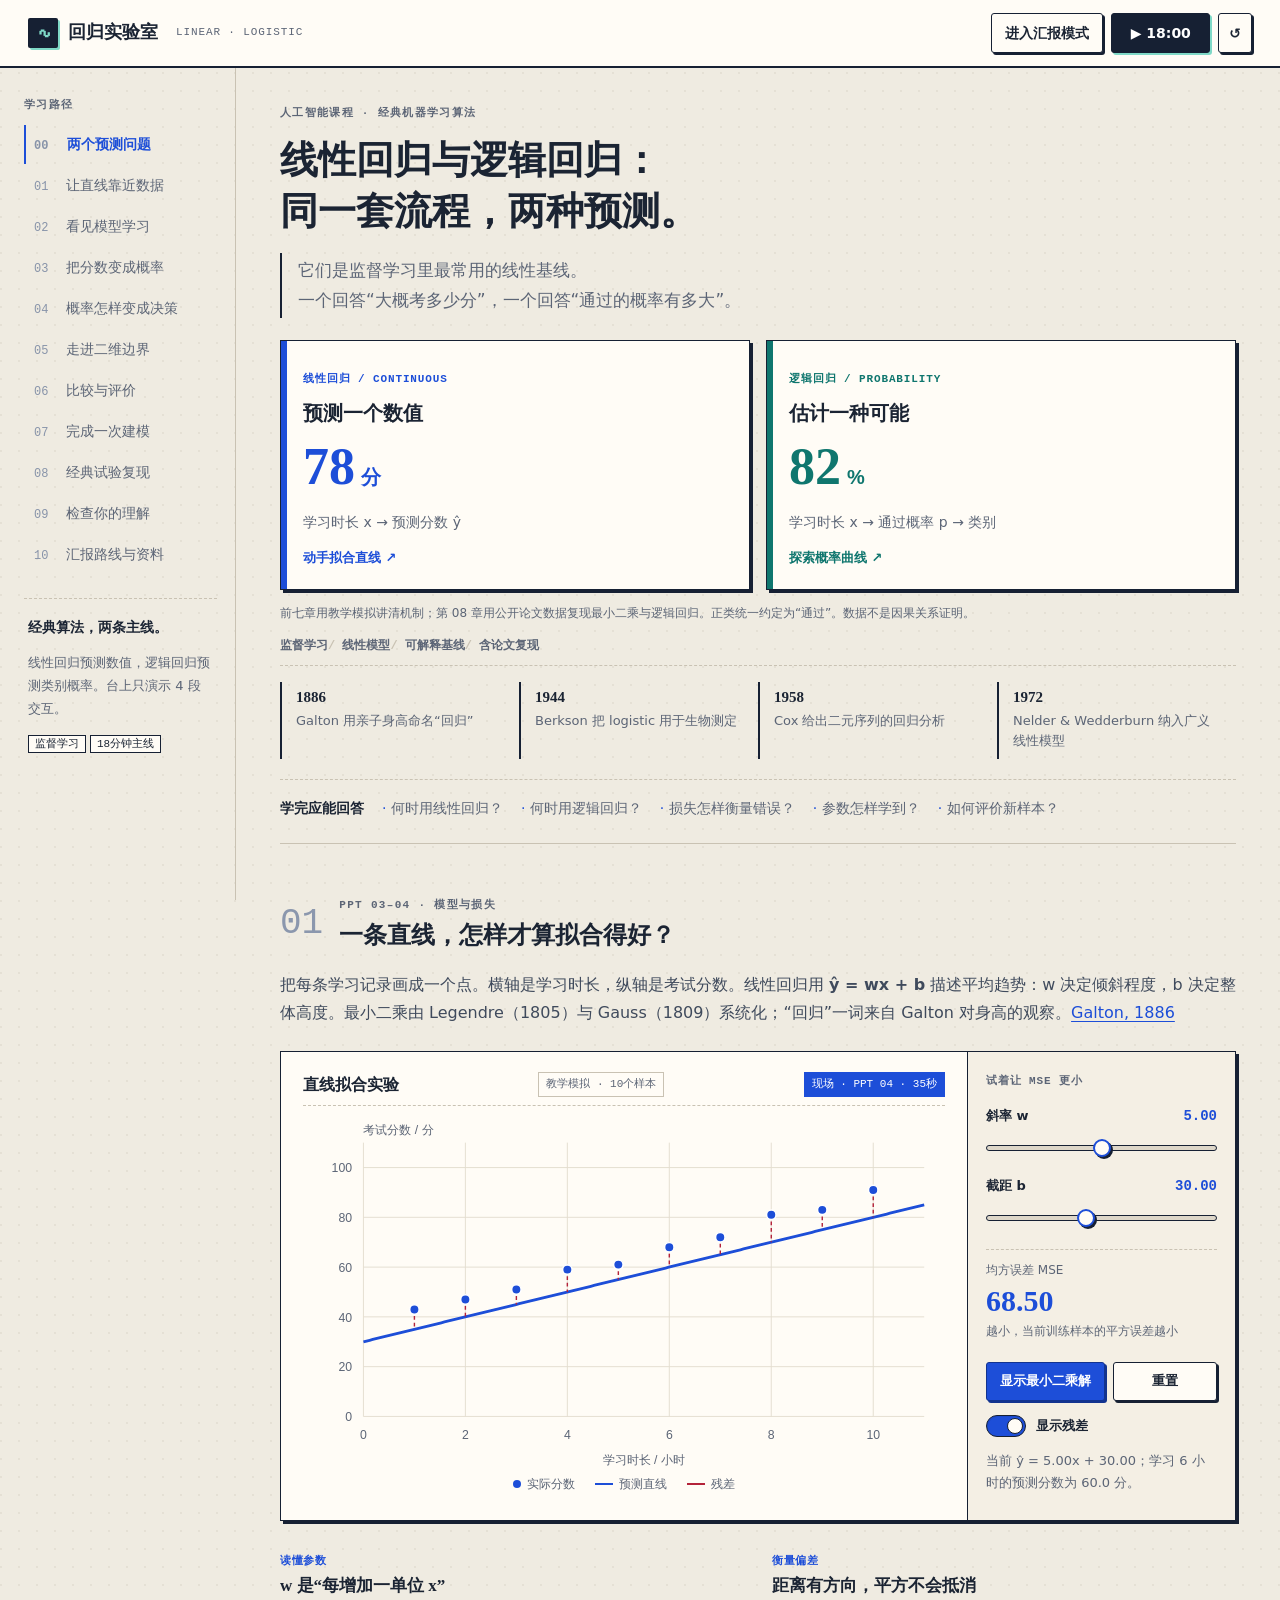
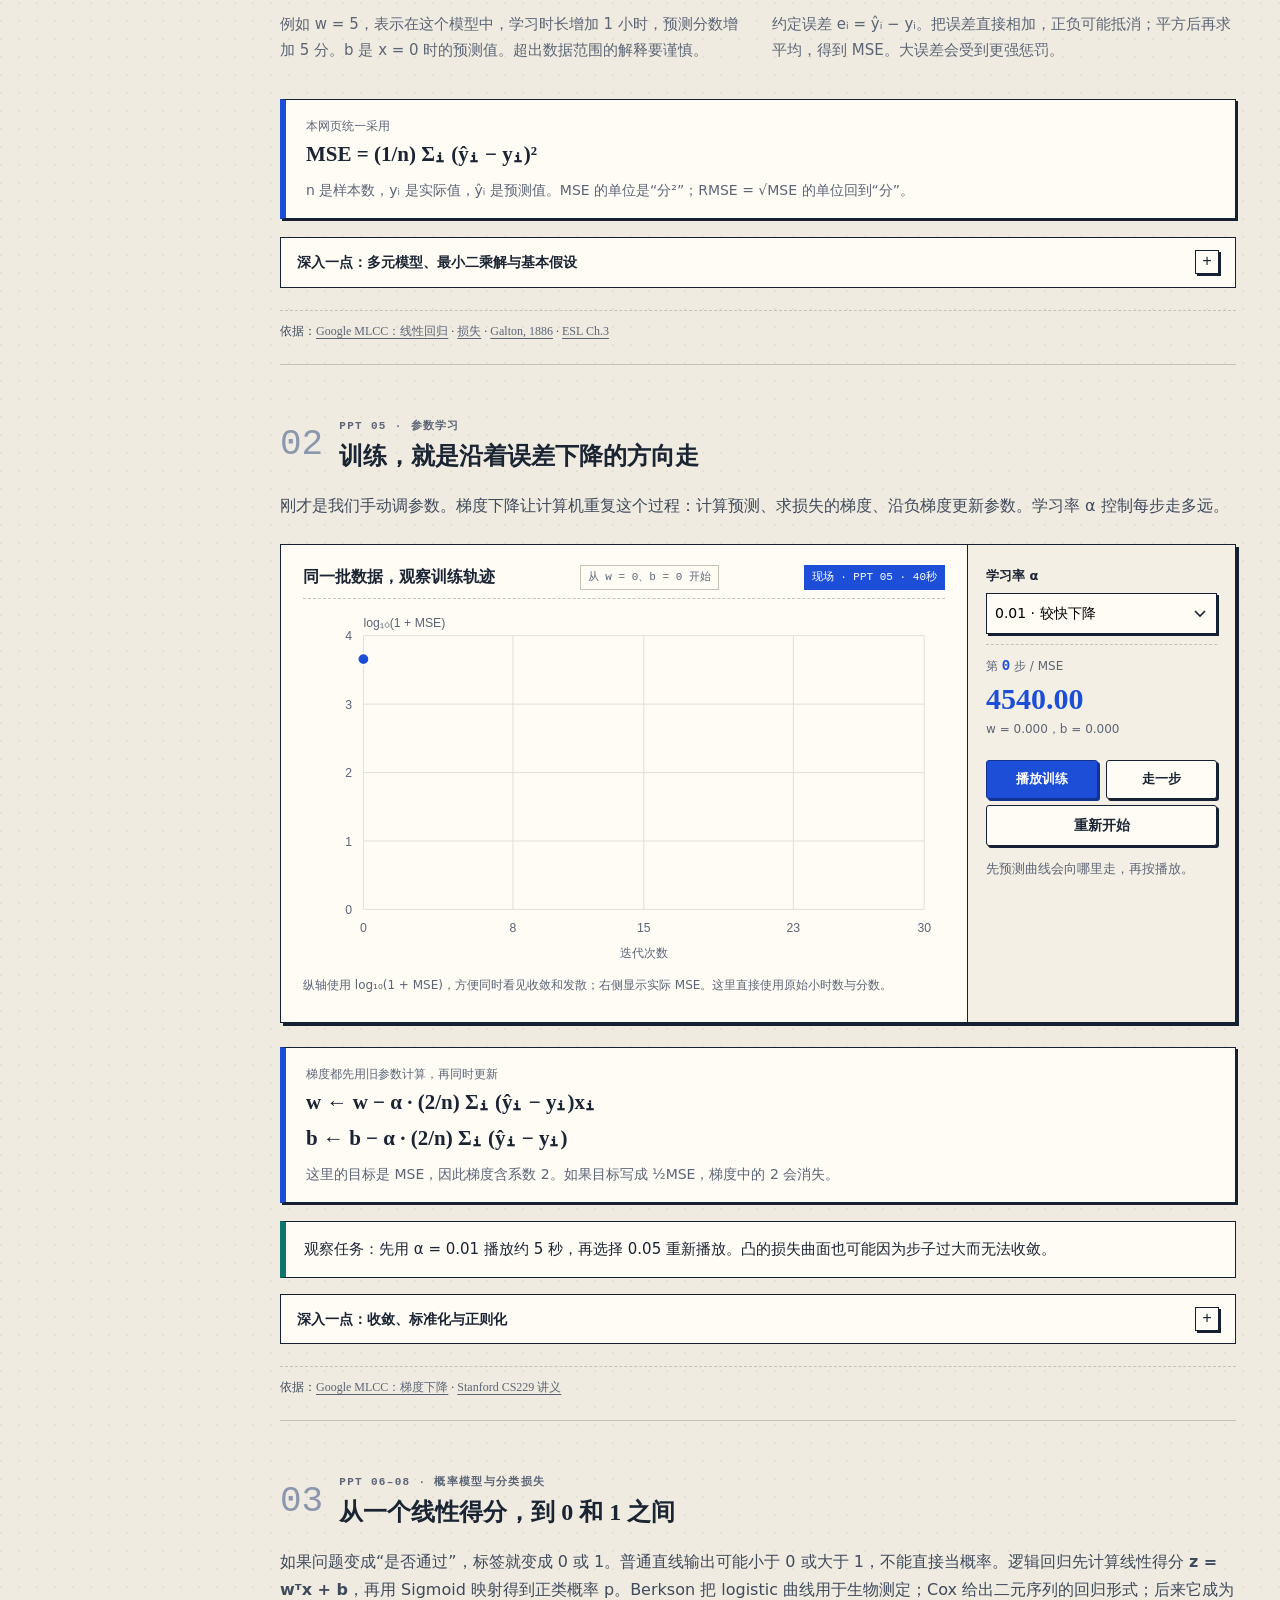
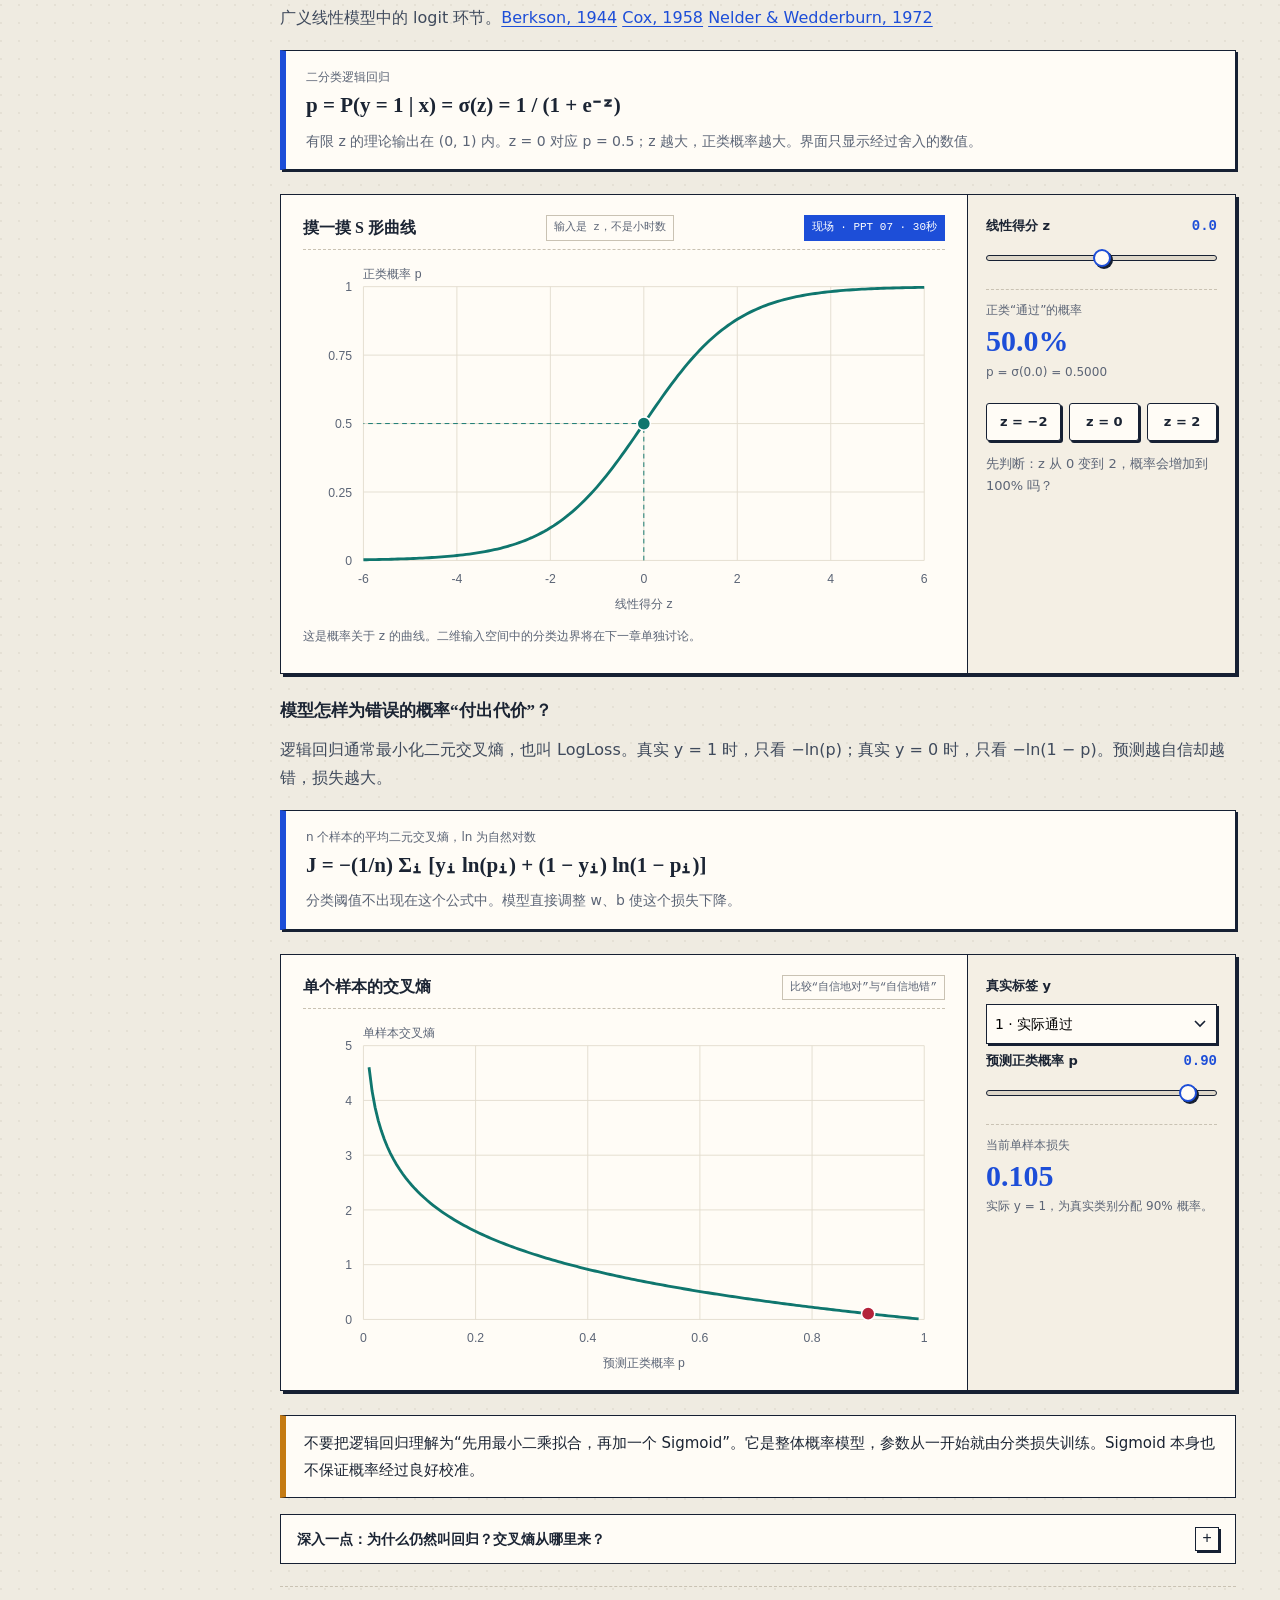
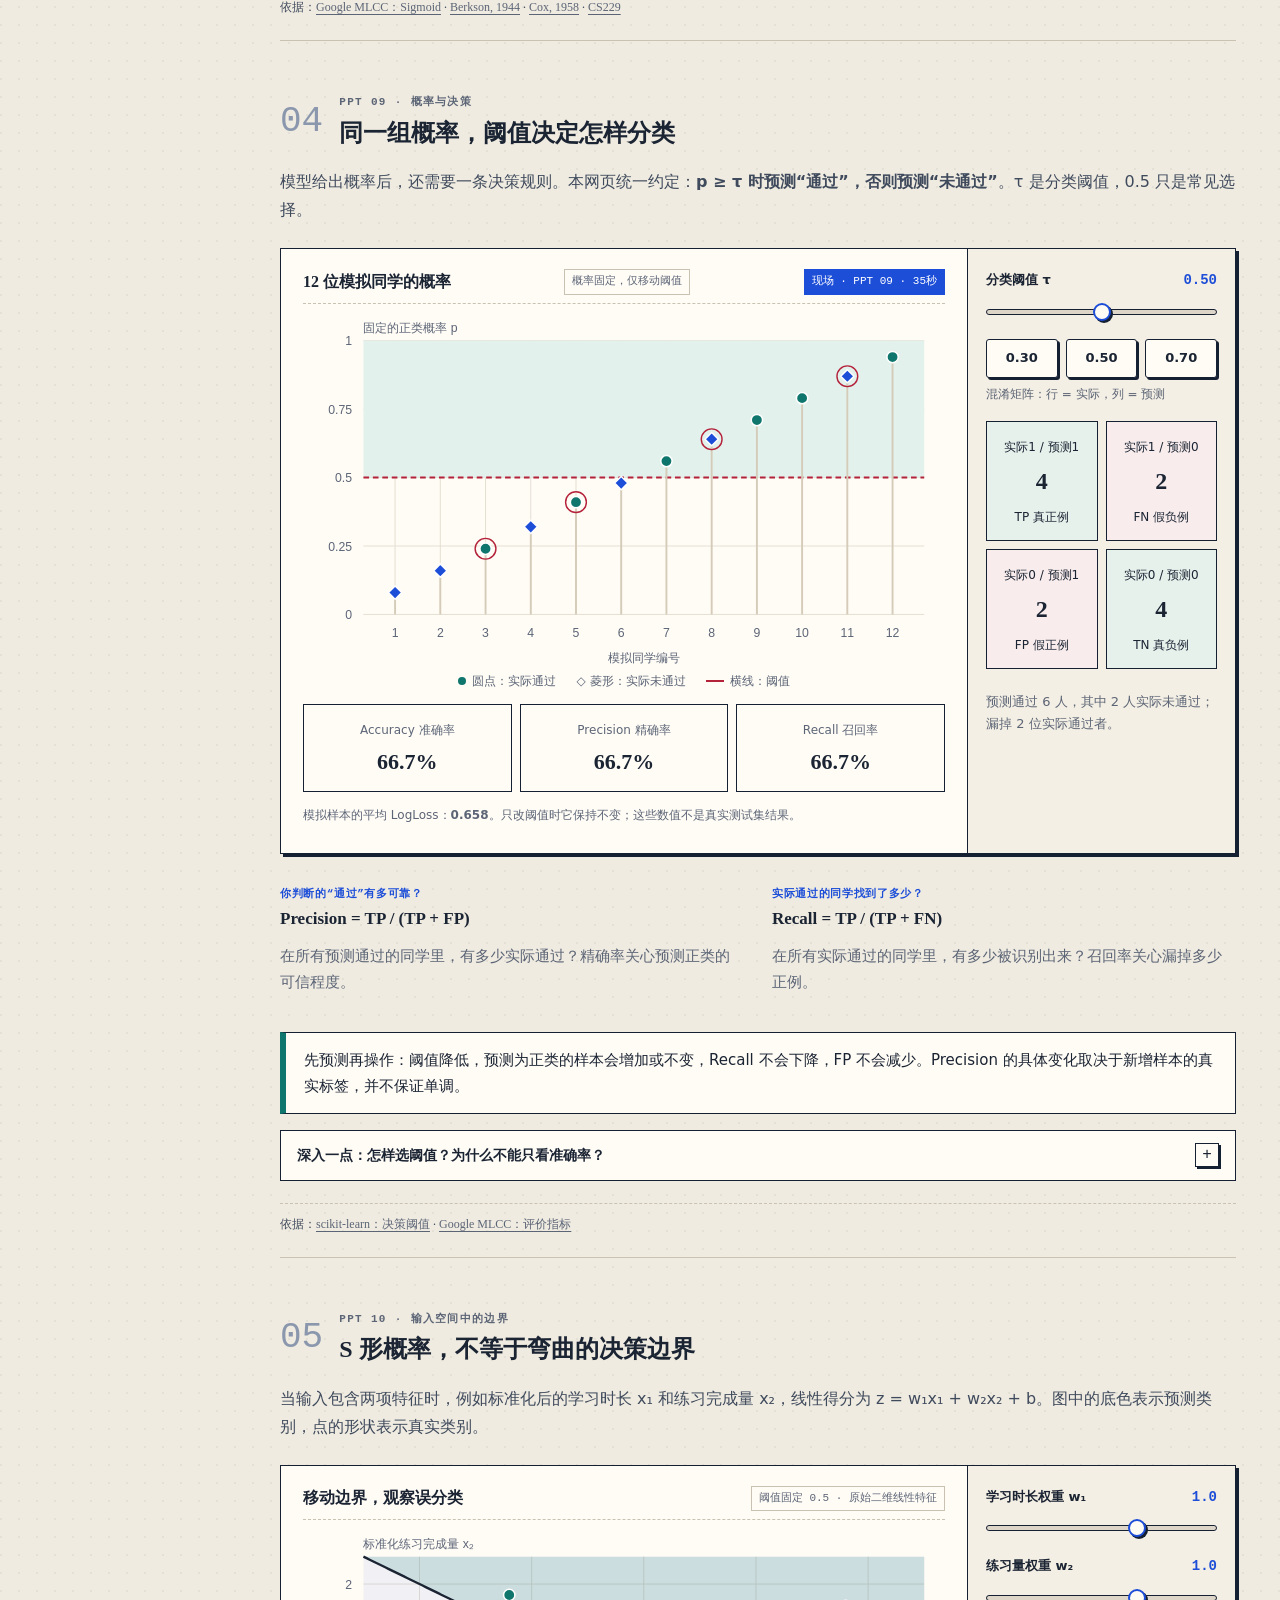
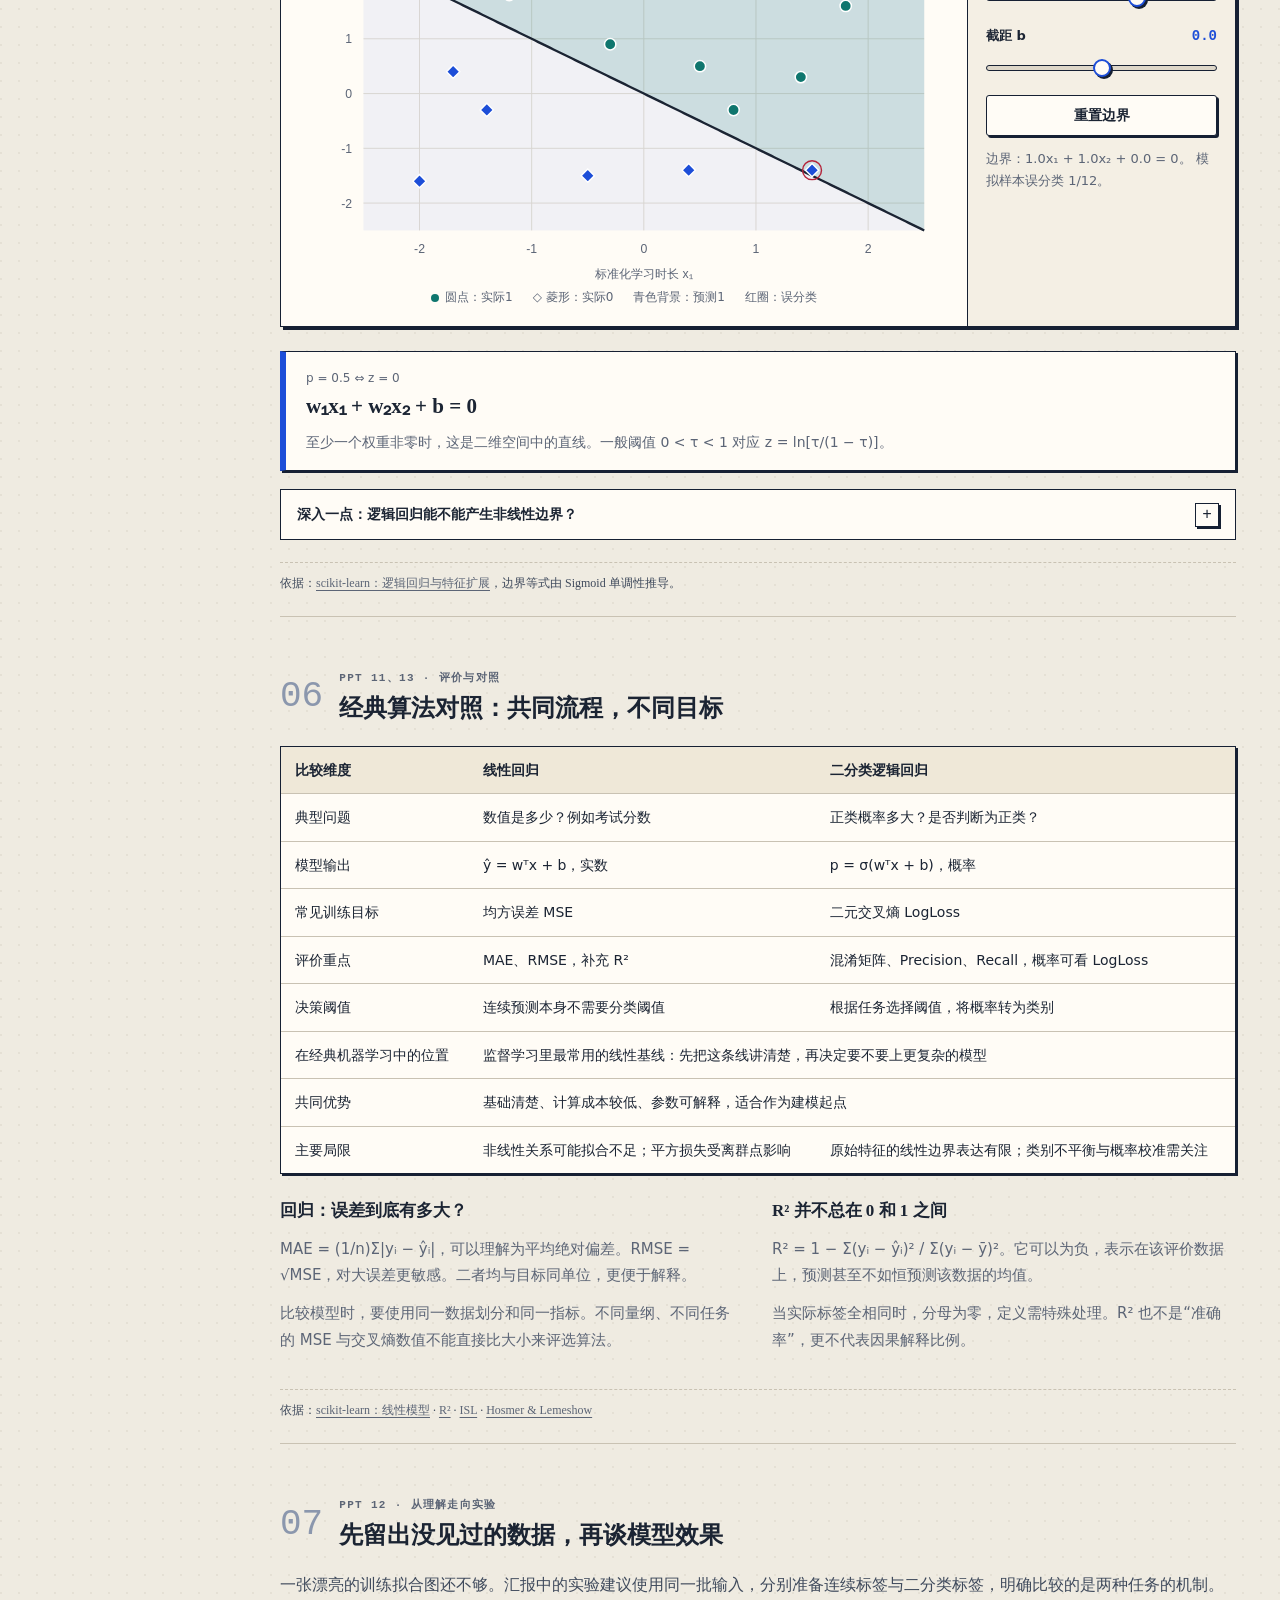
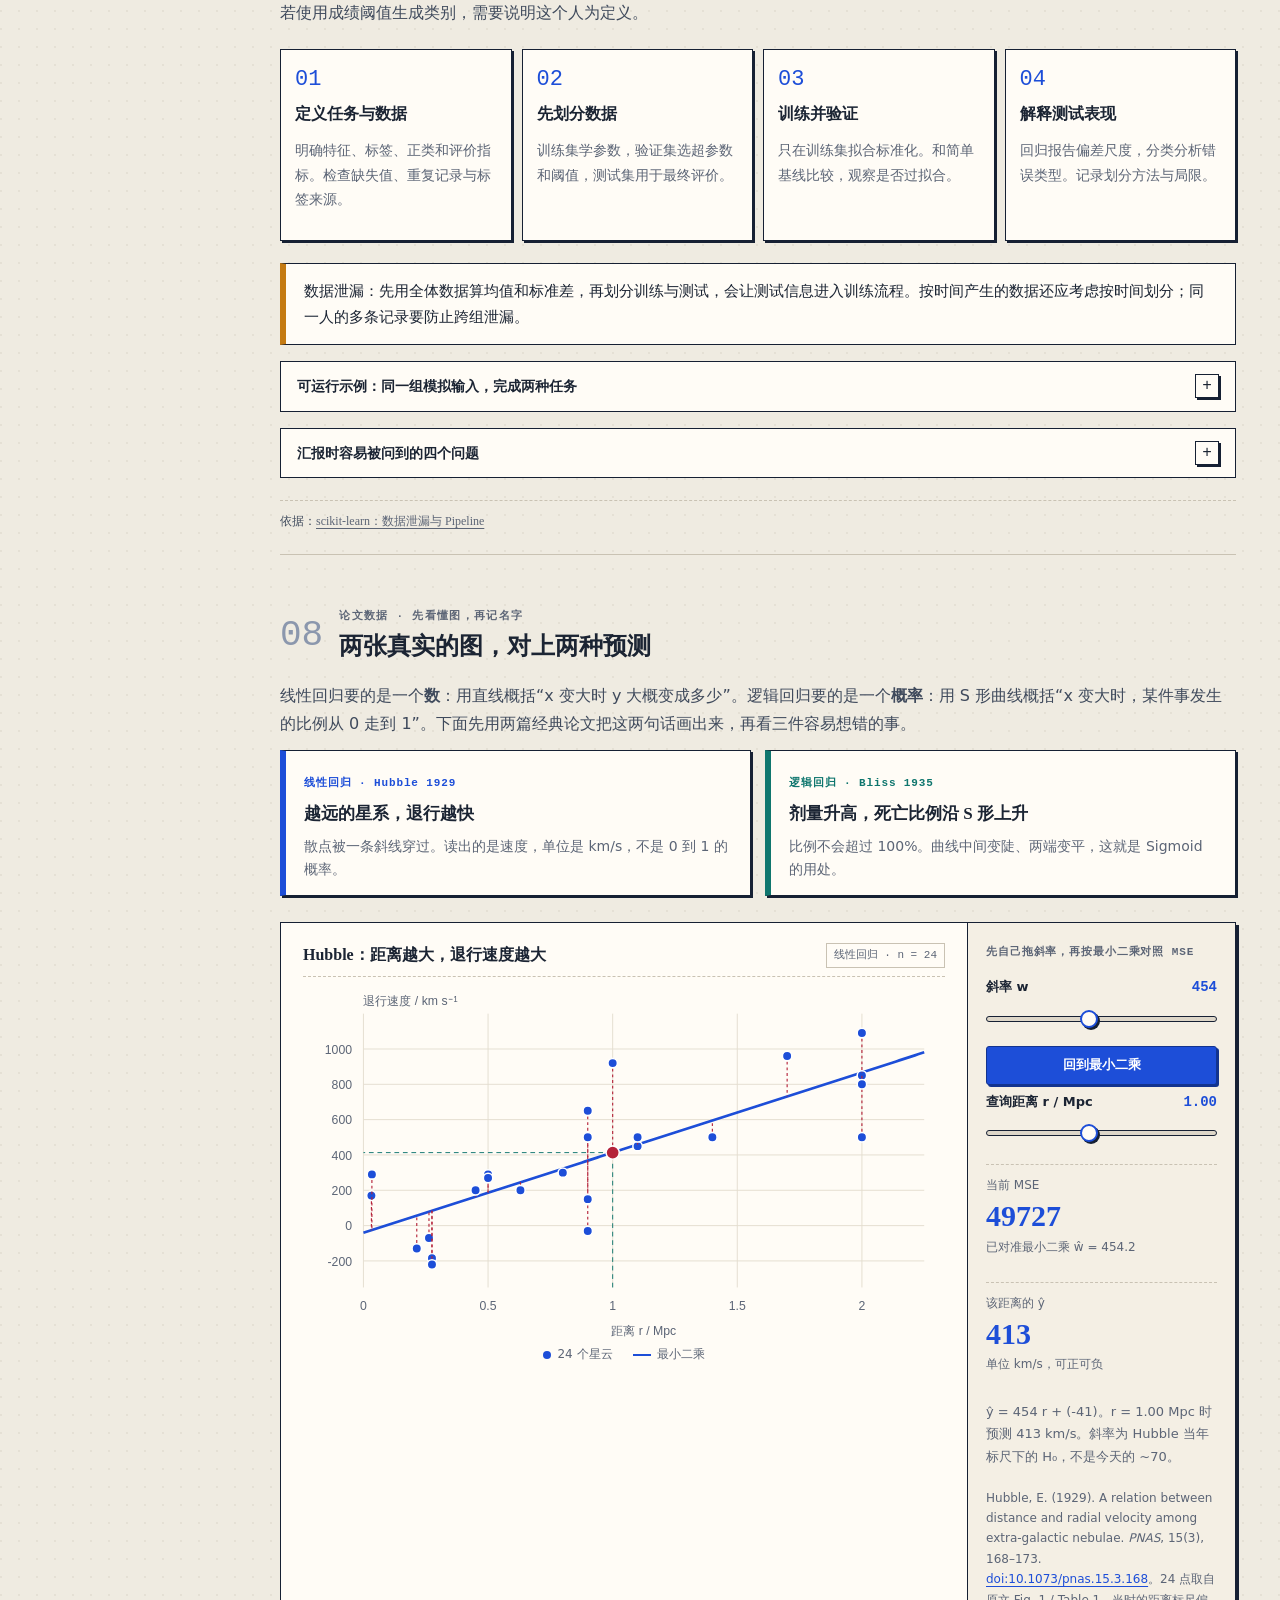
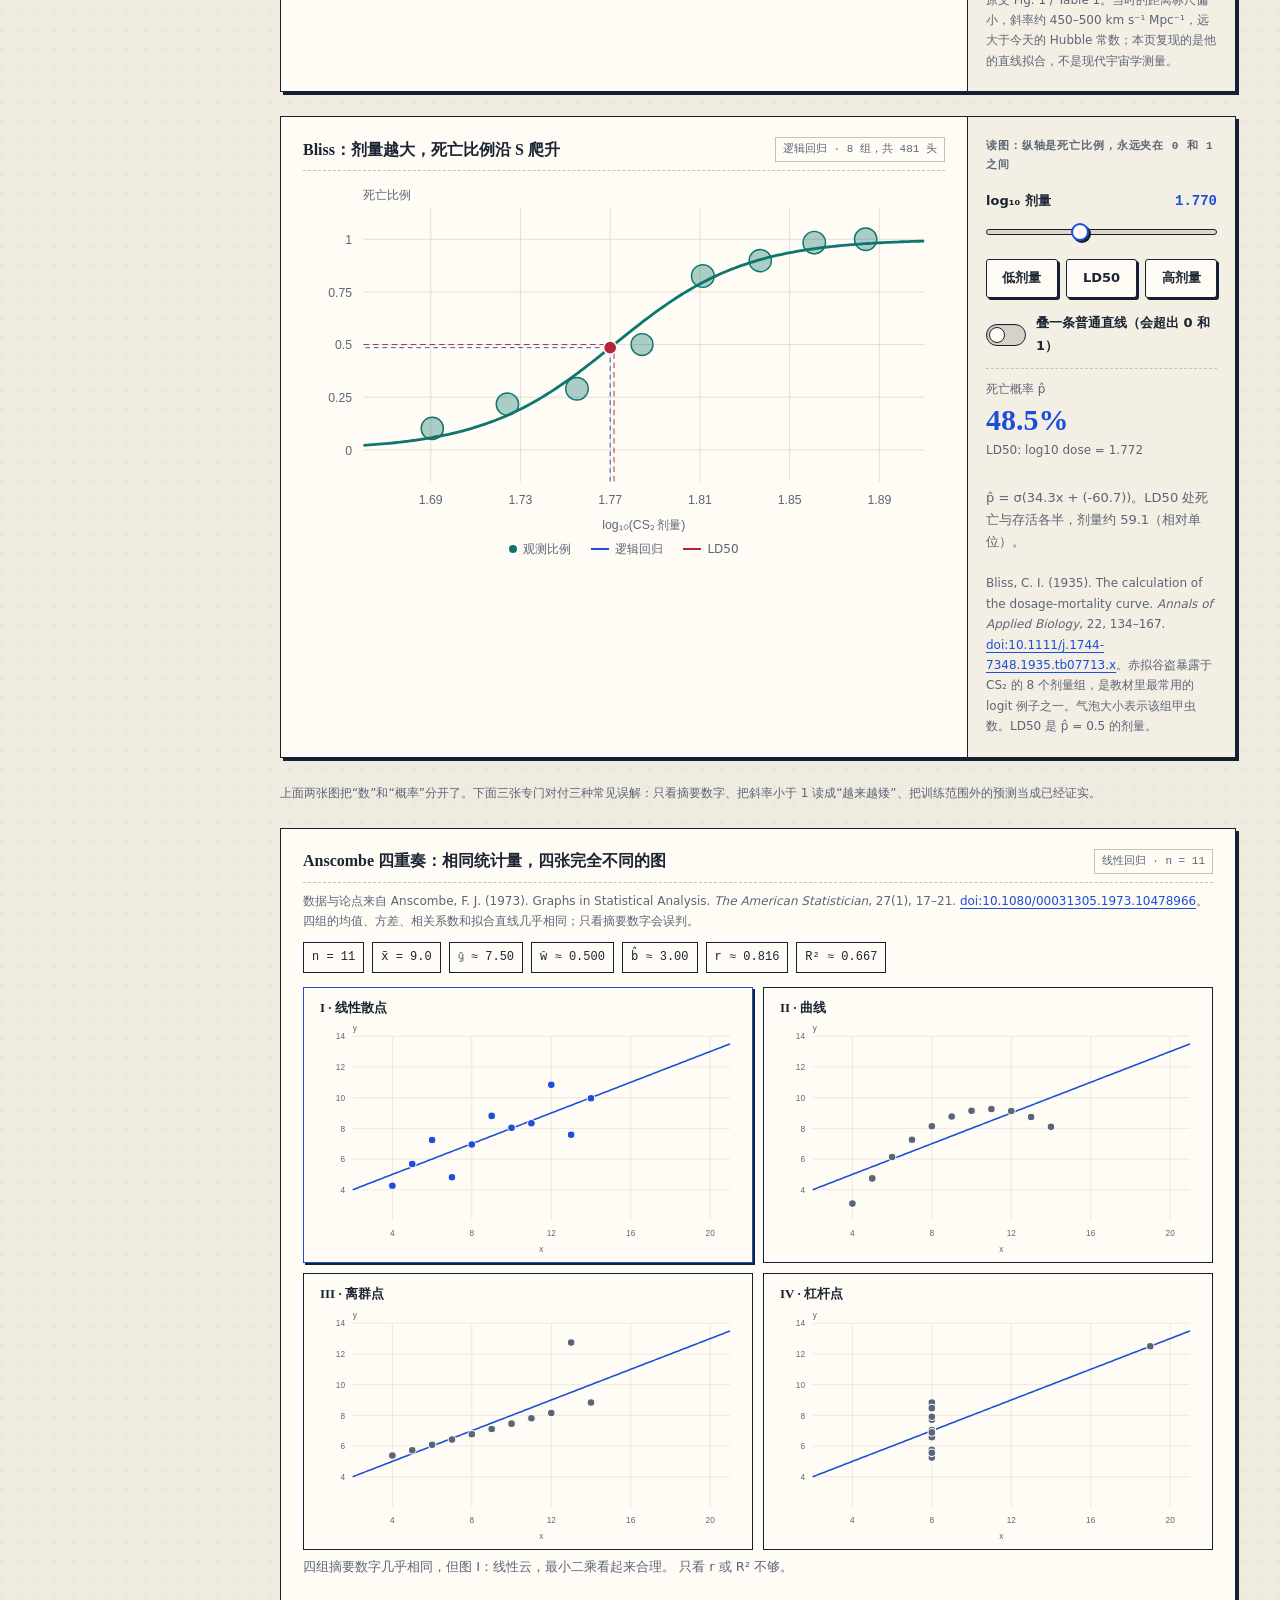
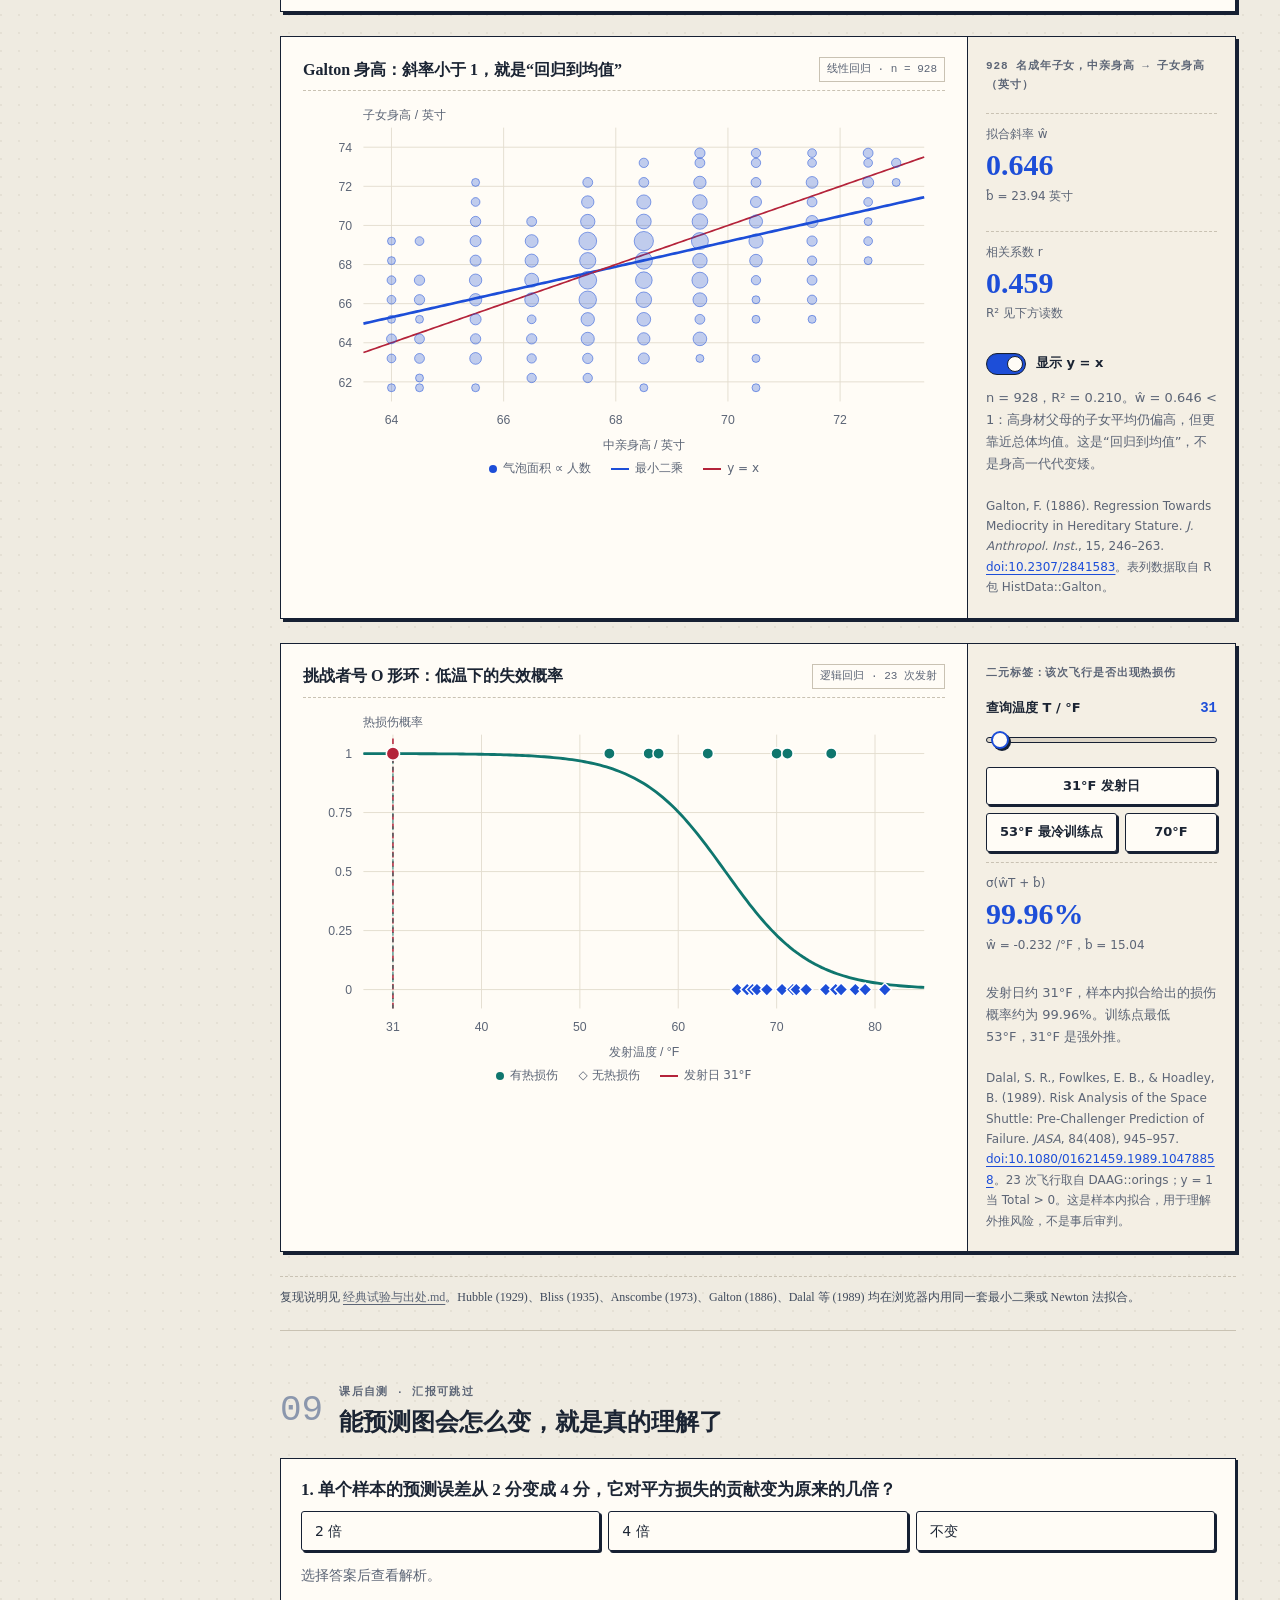
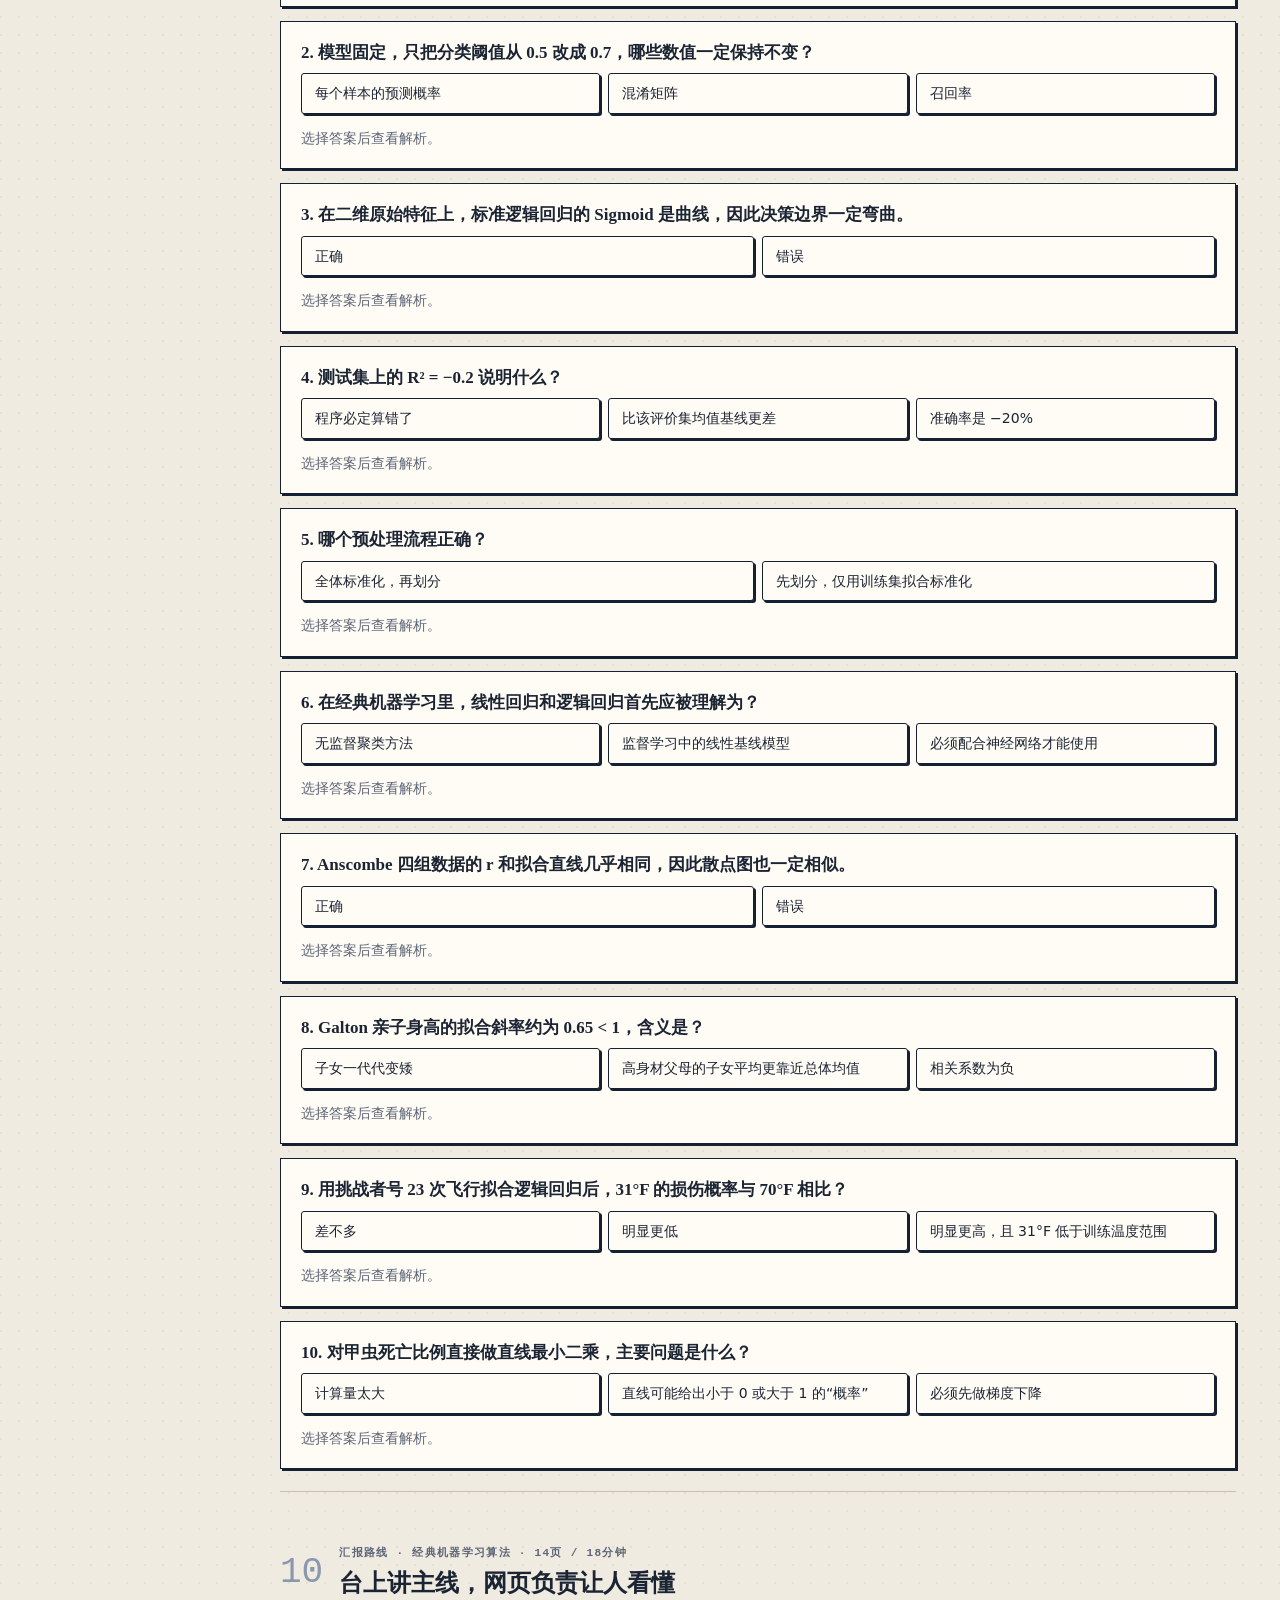
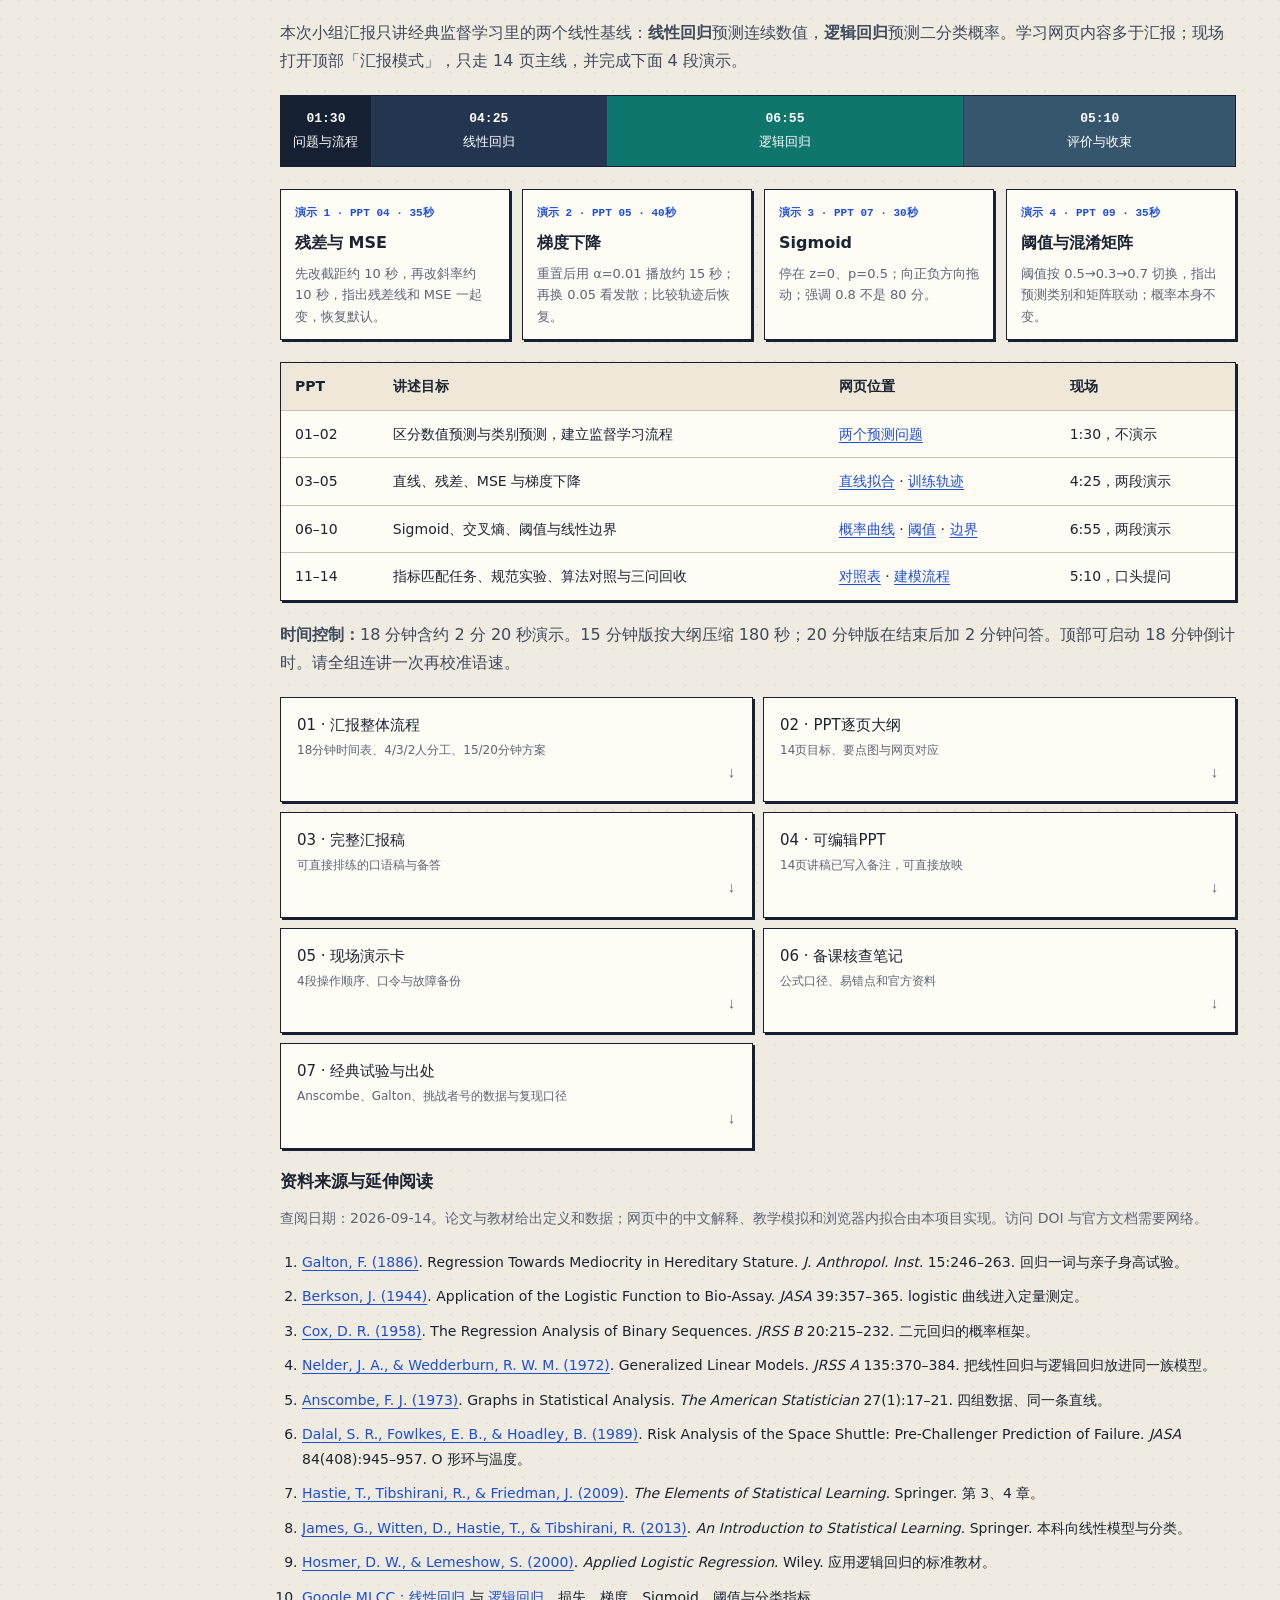
==== commit 3fcf7aea: "更新风格" ====
--- a/index.html
+++ b/index.html
@@ -1,5 +1,5 @@
 <!doctype html>
-<html lang="zh-CN"><head><meta charset="utf-8"><meta name="viewport" content="width=device-width,initial-scale=1"><meta name="description" content="经典机器学习算法：用同一套学习流程理解线性回归与逻辑回归，配合18分钟小组汇报。"><title>线性回归与逻辑回归 · 经典机器学习算法</title><link rel="icon" href="data:image/svg+xml,%3Csvg xmlns='http://www.w3.org/2000/svg' viewBox='0 0 32 32'%3E%3Crect width='32' height='32' rx='8' fill='%23111d36'/%3E%3Cpath d='M6 25L26 7M6 24C18 24 12 8 26 8' fill='none' stroke='%234ee3cc' stroke-width='2'/%3E%3C/svg%3E"><link rel="stylesheet" href="style.css?v=20260914c"><script src="app.js?v=20260914c" defer charset="utf-8"></script></head>
+<html lang="zh-CN"><head><meta charset="utf-8"><meta name="viewport" content="width=device-width,initial-scale=1"><meta name="description" content="经典机器学习算法：用同一套学习流程理解线性回归与逻辑回归，配合18分钟小组汇报。"><title>线性回归与逻辑回归 · 经典机器学习算法</title><link rel="icon" href="data:image/svg+xml,%3Csvg xmlns='http://www.w3.org/2000/svg' viewBox='0 0 32 32'%3E%3Crect width='32' height='32' rx='8' fill='%23111d36'/%3E%3Cpath d='M6 25L26 7M6 24C18 24 12 8 26 8' fill='none' stroke='%234ee3cc' stroke-width='2'/%3E%3C/svg%3E"><link rel="stylesheet" href="style.css?v=20260916b"><script src="app.js?v=20260916b" defer charset="utf-8"></script></head>
 <body>
 <a class="skip" href="#main">跳到正文</a>
 <header class="topbar"><a class="brand" href="#start"><span class="brand-mark">∿</span>回归实验室<span class="brand-en">LINEAR · LOGISTIC</span></a><div class="top-actions"><button id="modeBtn" aria-pressed="false">进入汇报模式</button><button id="timerBtn" aria-label="开始18分钟汇报计时">▶ <span id="clock">18:00</span></button><button id="timerReset" class="icon-btn" aria-label="重置计时">↺</button></div></header>
--- a/style.css
+++ b/style.css
@@ -1,5 +1,1106 @@
-@charset "UTF-8";
-.brand .brand-mark{line-height:1;font-family:Cambria,serif;font-size:26px}
-:root{--ink:#152139;--muted:#536179;--paper:#f5f7fb;--blue:#255cf4;--mint:#008575;--border:#dce3ee;--red:#c94359;--navy:#111d36;--lightblue:#eaf0ff;--lightmint:#e4f7f2;--shadow:0 12px 35px #192e5410}*{box-sizing:border-box}html{scroll-behavior:smooth;scroll-padding-top:94px}body{margin:0;background:var(--paper);color:var(--ink);font:16px/1.8 'Microsoft YaHei','PingFang SC',system-ui,sans-serif}a{color:var(--blue);text-underline-offset:4px}button,input,select{font:inherit}button,a,input,summary,select{-webkit-tap-highlight-color:transparent}button{cursor:pointer;border:1px solid var(--border);border-radius:7px;background:white;padding:7px 13px;color:var(--ink);font-size:14px;font-weight:600}button:hover{border-color:var(--blue);color:var(--blue)}button:disabled{opacity:.55;cursor:default}.primary{background:var(--blue);color:white;border-color:var(--blue)}.primary:hover{background:#1847cf;color:white}:focus-visible{outline:3px solid #eda52d;outline-offset:4px}.skip{position:fixed;top:-80px;left:10px;background:white;padding:12px;z-index:99}.skip:focus{top:10px}.topbar{height:76px;position:sticky;top:0;z-index:20;background:#fffffff5;border-bottom:1px solid var(--border);display:flex;align-items:center;justify-content:space-between;padding:0 36px;backdrop-filter:blur(15px)}.brand{color:var(--ink);text-decoration:none;display:flex;gap:12px;align-items:center;font-size:19px;font-weight:750;white-space:nowrap}.brand-mark{display:grid;place-items:center;width:34px;height:34px;background:var(--navy);color:#4ee3cc;border-radius:9px;font-size:30px}.brand-en{font-size:11px;letter-spacing:1.5px;margin-left:8px;color:var(--muted)}.top-actions{display:flex;gap:7px;align-items:center}#timerBtn{font-variant-numeric:tabular-nums;background:var(--navy);color:white;min-width:99px}.icon-btn{padding:7px 10px}.shell{max-width:1540px;margin:auto;display:grid;grid-template-columns:242px minmax(0,1fr)}.sidebar{position:sticky;top:76px;height:calc(100vh - 76px);padding:34px 22px 20px 30px;overflow-y:auto;border-right:1px solid var(--border)}.eyebrow{font-size:12px;letter-spacing:1.3px;font-weight:700;color:var(--muted);margin:0 0 10px}.sidebar nav{display:flex;flex-direction:column;gap:4px}.sidebar nav a{font-size:14px;text-decoration:none;color:var(--muted);padding:9px 10px;border-radius:6px;white-space:nowrap}.sidebar nav a span{font-size:12px;font-family:Consolas,monospace;display:inline-block;width:29px;color:#8793a9}.sidebar nav a:hover,.sidebar nav a.active{background:#e7edfc;color:var(--blue)}.sidebar nav a.active{font-weight:700}.side-note{margin-top:28px;padding:18px 10px;border-top:1px solid var(--border);font-size:13px}.side-note b{font-size:14px}.badge{font-size:12px;padding:3px 6px;background:white;border:1px solid var(--border);border-radius:4px;margin-right:4px}.side-note p{color:var(--muted)}main{padding:42px 46px 70px;max-width:1250px;min-width:0}section{padding-top:58px;margin-top:26px;border-top:1px solid var(--border)}section.intro{border:0;padding:0;margin:0}h1,h2,h3,p{overflow-wrap:break-word}h1{font-size:clamp(34px,3.25vw,49px);line-height:1.36;letter-spacing:-1.3px;margin:17px 0;color:#142443}h2{font-size:27px;line-height:1.5;margin:0 0 12px}h3{font-size:18px;line-height:1.6;margin:0 0 10px}p{margin:12px 0}.lead{font-size:18px;color:var(--muted);line-height:1.85;margin-bottom:26px}.question-pair{display:grid;grid-template-columns:1fr 1fr;gap:18px}.question{padding:26px 28px 21px;border:1px solid #cbd9ff;border-radius:12px;text-decoration:none;position:relative;overflow:hidden;transition:transform .2s;background:var(--lightblue);color:var(--blue)}.question:hover{transform:translateY(-3px)}.question.logistic-color{background:var(--lightmint);border-color:#b4e5d8;color:var(--mint)}.mini-label{font-size:12px;font-weight:700;letter-spacing:1px}.question h2{font-size:21px;margin:8px 0}.big-answer{font-size:57px;font-weight:750;line-height:1.35;font-variant-numeric:tabular-nums;letter-spacing:-2px}.big-answer span{font-size:24px;letter-spacing:0;margin-left:8px}.question p{font-size:14px;margin-bottom:9px}.question-link{font-size:13px;font-weight:600}.caption{font-size:12px;color:var(--muted);line-height:1.9}.learning-goals{display:flex;flex-wrap:wrap;gap:8px 23px;font-size:14px;padding:20px 0 0}.learning-goals b{color:var(--ink)}.learning-goals span{color:var(--muted)}.section-heading{display:flex;align-items:center;gap:17px;margin-bottom:20px}.section-heading h2{margin:0}.section-heading .eyebrow{margin:0 0 3px}.section-number{font:40px/1 Consolas,monospace;color:#a8b8d8;letter-spacing:-2px}section>p{color:#43516a}.lab{margin:26px 0;background:white;border:1px solid var(--border);border-radius:12px;box-shadow:var(--shadow);display:grid;grid-template-columns:minmax(0,1fr) 260px;overflow:hidden}.lab-main{padding:22px 24px 16px;min-width:0}.lab-title{display:flex;align-items:center;justify-content:space-between;gap:10px;flex-wrap:wrap}.lab-title h3{font-size:16px;margin:0}.tag{font-size:11px;background:#f1f4f9;padding:3px 8px;color:var(--muted);border-radius:4px}.plot{width:100%;height:auto;display:block;overflow:visible;margin:14px 0 4px}.plot text{font-family:'Microsoft YaHei',sans-serif}.legend{display:flex;flex-wrap:wrap;justify-content:center;gap:9px 24px;font-size:12px;color:var(--muted);margin-bottom:5px}.legend span{display:flex;align-items:center;gap:7px}.dot{width:8px;height:8px;border-radius:50%;display:inline-block}.dot.blue{background:var(--blue)}.dot.mint{background:var(--mint)}.line-key{width:20px;height:3px;background:var(--blue);display:inline-block}.line-key.red{background:var(--red);height:2px}.controls{background:#f9faff;border-left:1px solid var(--border);padding:24px 22px;display:flex;flex-direction:column;gap:7px}.controls label:not(.check){font-size:14px;font-weight:600;display:flex;justify-content:space-between}.controls output{color:var(--blue);font:600 15px/1.8 Consolas,monospace}.controls input[type=range]{width:100%;accent-color:var(--blue);height:28px;cursor:pointer;margin:0 0 8px}.controls select{font-size:14px;width:100%;border:1px solid var(--border);padding:8px;border-radius:6px;background:white}.controls .mini-label{margin:0 0 8px;color:var(--muted)}.metric{border-top:1px solid var(--border);padding:12px 0;margin:6px 0}.metric span{font-size:13px;display:block;color:var(--muted)}.metric strong{font-size:34px;line-height:1.5;color:var(--blue);font-variant-numeric:tabular-nums}.metric small{display:block;color:var(--muted);font-size:12px}.btn-row{display:flex;gap:7px;flex-wrap:wrap}.btn-row button{font-size:13px;flex:1;white-space:nowrap}.check{font-size:13px;display:flex;gap:8px;align-items:center;margin-top:9px}.live-note{font-size:13px;margin:6px 0;color:var(--muted);line-height:1.8;min-height:35px}.explain-grid{display:grid;grid-template-columns:1fr 1fr;gap:30px;margin:26px 0}.explain-grid p{font-size:15px;color:var(--muted)}.step-label{color:var(--blue);font-size:12px;font-weight:700}.formula{padding:20px 24px;border-left:3px solid var(--blue);background:#eaf0fe;margin:20px 0;border-radius:0 8px 8px 0}.formula>span{font-size:12px;color:var(--muted);display:block}.formula b{font:600 22px/1.8 Cambria,'Microsoft YaHei',serif;display:block;overflow-wrap:anywhere}.formula p{font-size:14px;color:var(--muted);margin:5px 0 0}details{border:1px solid var(--border);border-radius:7px;padding:14px 18px;margin:16px 0;background:white}summary{cursor:pointer;font-weight:600;font-size:14px}details p{font-size:15px;color:var(--muted)}.source-line{font-size:12px;margin-top:24px}.source-line a{color:var(--muted)}footer{text-align:center;font-size:12px;color:var(--muted);padding:25px;border-top:1px solid var(--border)}.talk-mode .deep,.talk-mode #quiz,.talk-mode .study-only,.talk-mode .references,.talk-mode .talk-mode-hide{display:none}.talk-mode .sidebar .side-note:after{content:'汇报模式：已收起深入阅读与自测';display:block;color:var(--blue);margin-top:15px}.talk-only,.demo-links{display:none}.talk-mode .talk-only,.talk-mode .demo-links{display:flex}.demo-jump{display:none}.talk-mode .demo-jump{display:flex;position:sticky;top:76px;z-index:19;gap:8px;flex-wrap:wrap;padding:8px 36px;background:#111d36;border-bottom:1px solid #1c2c4d}.talk-mode .demo-jump a{color:#d7fff6;text-decoration:none;font-size:13px;font-weight:700;padding:6px 12px;border:1px solid #2d4a63;border-radius:6px;background:#182844}.talk-mode .demo-jump a:hover{border-color:#4ee3cc;color:#4ee3cc}.talk-mode .sidebar{top:122px;height:calc(100vh - 122px)}.talk-mode .lab:has(.demo-tag){box-shadow:0 0 0 2px #255cf4,var(--shadow)}.demo-tag{background:#255cf4;color:white;border:0}.algo-strip{display:flex;flex-wrap:wrap;gap:8px;margin:4px 0 6px}.algo-strip span{font-size:12px;font-weight:700;letter-spacing:.4px;padding:4px 10px;border-radius:999px;background:white;border:1px solid var(--border);color:var(--muted)}.demo-links{margin-top:14px;flex-direction:column;gap:4px}.demo-links a{font-size:13px;text-decoration:none;color:var(--blue);padding:4px 0}.demo-cards{display:grid;grid-template-columns:repeat(4,1fr);gap:10px;margin:22px 0}.demo-card{background:white;border:1px solid var(--border);border-radius:10px;padding:16px 16px 14px;text-decoration:none;color:var(--ink)}.demo-card span{display:block;font-size:12px;font-weight:700;color:var(--blue);margin-bottom:6px}.demo-card b{display:block;font-size:16px;margin-bottom:6px}.demo-card p{margin:0;font-size:13px;color:var(--muted);line-height:1.7}.insight-pair{display:grid;grid-template-columns:1fr 1fr;gap:14px;margin:8px 0 26px}.insight{text-decoration:none;border:1px solid var(--border);border-radius:12px;padding:18px 20px 16px;display:block}.insight h3{font-size:17px;margin:6px 0 8px}.insight p{margin:0;font-size:14px;line-height:1.7}.insight.linear-color{background:var(--lightblue);border-color:#cbd9ff;color:var(--blue)}.insight.logistic-color{background:var(--lightmint);border-color:#b4e5d8;color:var(--mint)}.insight:hover{transform:translateY(-2px)}.cite:hover{color:var(--blue)}.paper-meta{font-size:12px;color:var(--muted);line-height:1.75;margin:8px 0 0}.timeline{display:grid;grid-template-columns:repeat(4,1fr);gap:8px;list-style:none;padding:18px 0 4px;margin:0}.timeline li{background:white;border:1px solid var(--border);border-radius:8px;padding:12px 14px;font-size:13px;color:var(--muted);line-height:1.6}.timeline b{display:block;color:var(--ink);font-size:14px;margin-bottom:4px}.stat-pills{display:flex;flex-wrap:wrap;gap:8px;margin:10px 0 14px;font-size:13px}.stat-pills span{background:#edf2fb;padding:6px 10px;border-radius:6px;color:var(--ink)}.lab.wide{grid-template-columns:1fr}.quartet{display:grid;grid-template-columns:1fr 1fr;gap:10px}.quartet-item{margin:0;padding:8px 8px 2px;border:1px solid var(--border);border-radius:8px;background:white;text-align:left;font-weight:400;color:var(--ink)}.quartet-item h3{font-size:13px;margin:2px 8px 0}.quartet-item.active{border-color:var(--blue);box-shadow:0 0 0 2px #255cf433}.quartet-item .plot{margin:4px 0}.demo-card:hover{border-color:var(--blue);transform:translateY(-2px)}.talk-mode{scroll-padding-top:0}html:has(body.talk-mode){scroll-padding-top:150px}.callout{padding:16px 20px;border-left:3px solid var(--mint);background:#e8f7f2;border-radius:0 6px 6px 0;font-size:15px}.callout.warn{border-color:#e1a230;background:#fff7e8}.table-wrap{overflow:auto;margin:22px 0;background:white;border:1px solid var(--border);border-radius:9px}table{width:100%;border-collapse:collapse;font-size:14px;text-align:left}td,th{padding:13px 16px;border-bottom:1px solid var(--border);vertical-align:top}th{background:#edf2fb;font-weight:650}tr:last-child td{border:0}.matrix{display:grid;grid-template-columns:1fr 1fr;gap:8px;margin:10px 0}.matrix div{background:white;border:1px solid var(--border);border-radius:6px;padding:10px;text-align:center}.matrix b{font-size:25px;display:block}.matrix span{font-size:12px}.matrix .correct{background:#e7f5ef}.matrix .wrong{background:#fff0f2}.matrix-label{font-size:12px;color:var(--muted);margin:0}.stat-row{display:grid;grid-template-columns:repeat(3,1fr);gap:10px;margin:12px 0}.stat{background:#edf2ff;padding:12px;border-radius:7px;text-align:center}.stat b{font-size:22px;display:block}.stat span{font-size:12px;color:var(--muted)}.process{counter-reset:flow;display:grid;grid-template-columns:repeat(4,1fr);gap:10px;margin:24px 0}.process article{background:white;border:1px solid var(--border);border-radius:8px;padding:18px 16px}.process article:before{counter-increment:flow;content:'0' counter(flow);font:24px Consolas;color:var(--blue)}.process h3{margin:8px 0;font-size:16px}.process p{font-size:14px;color:var(--muted)}pre{background:var(--navy);color:#d9e6fc;padding:22px;border-radius:8px;overflow:auto;font:13px/1.85 Consolas,monospace}.quiz-card{padding:21px 23px;border:1px solid var(--border);border-radius:8px;background:white;margin:14px 0}.quiz-options{display:flex;gap:8px;flex-wrap:wrap}.quiz-options button{font-weight:400}.quiz-options .chosen{background:var(--lightblue);border-color:var(--blue)}.feedback{font-size:14px;margin:12px 0 0;color:var(--muted)}.download-grid{display:grid;grid-template-columns:repeat(2,1fr);gap:10px;margin:20px 0}.download-grid a{background:white;padding:16px 20px;border:1px solid var(--border);border-radius:7px;text-decoration:none;font-size:15px}.download-grid a small{display:block;font-size:12px;color:var(--muted);margin-top:2px}.references{font-size:14px;padding-left:22px}.references li{padding:5px 0}.time-blocks{display:flex;gap:2px;margin:20px 0}.time-blocks div{background:var(--blue);color:white;padding:14px 8px;font-size:13px;flex:var(--size);text-align:center}.time-blocks div:nth-child(2){background:#4275eb}.time-blocks div:nth-child(3){background:var(--mint)}.time-blocks div:nth-child(4){background:#36566e}.time-blocks b{display:block}.subtle{color:var(--muted);font-size:14px}@media(min-width:1600px){main{padding-left:58px;padding-right:58px}}@media(max-width:1150px){.shell{grid-template-columns:207px minmax(0,1fr)}main{padding:32px 26px}.sidebar{padding:25px 12px}.lab{grid-template-columns:minmax(0,1fr) 220px}.controls{padding:20px 17px}.lab-main{padding:18px 14px}.brand-en{display:none}.process{grid-template-columns:1fr 1fr}}@media(max-width:1150px){.demo-cards{grid-template-columns:1fr 1fr}.timeline{grid-template-columns:1fr 1fr}.talk-mode .demo-jump{padding:8px 26px}}
-@media(max-width:900px){.talk-mode .demo-jump{top:76px;padding:8px 18px}.talk-mode .sidebar{top:auto;height:auto}.demo-cards{grid-template-columns:1fr 1fr}.shell{display:block}.sidebar{position:sticky;top:76px;z-index:10;height:auto;padding:9px 15px;background:#f5f7fbf5;border-bottom:1px solid var(--border);border-right:0;overflow:auto}.sidebar>.eyebrow,.side-note{display:none}.sidebar nav{flex-direction:row;width:max-content}.sidebar nav a{padding:4px 9px;font-size:13px}.sidebar nav a span{width:22px}.topbar{padding:0 18px}.lab{grid-template-columns:minmax(0,1fr) 240px}html{scroll-padding-top:143px}main{padding:29px 25px}.section-heading h2{font-size:25px}}@media(max-width:650px){.timeline,.quartet,.insight-pair{grid-template-columns:1fr}.demo-cards{grid-template-columns:1fr}.talk-mode .demo-jump{top:auto;position:sticky}.talk-mode .demo-jump a{font-size:12px;padding:5px 8px}.topbar{height:auto;min-height:70px;gap:10px;padding:10px 14px;flex-wrap:wrap}.brand{font-size:17px}.brand-mark{width:28px;height:28px}.top-actions{gap:4px}.top-actions button{padding:6px 9px;font-size:12px}.sidebar{top:70px}h1{font-size:33px;word-break:keep-all}.lead{font-size:16px}.question-pair{gap:10px;grid-template-columns:1fr}.question{padding:17px 15px}.question h2{font-size:17px}.question .mini-label{font-size:9px;letter-spacing:0}.big-answer{font-size:44px}.big-answer span{font-size:18px}.question p{font-size:12px}.question-link{font-size:12px}main{padding:25px 17px}section{padding-top:35px}.lab{display:block}.controls{border-left:0;border-top:1px solid var(--border)}.explain-grid{grid-template-columns:1fr;gap:10px}.section-heading{gap:12px}.section-heading h2{font-size:22px}.section-number{font-size:32px}.formula b{font-size:20px}.download-grid{grid-template-columns:1fr}.time-blocks{flex-wrap:wrap}.time-blocks div{min-width:40%}.process{grid-template-columns:1fr 1fr}.caption{font-size:12px}.stat-row{gap:6px}.stat{padding:10px 5px}.stat b{font-size:19px}}@media(prefers-reduced-motion:reduce){html{scroll-behavior:auto}*{transition:none!important}}@media print{.topbar,.sidebar,.controls,.quiz-options,.demo-jump{display:none!important}.shell{display:block}main{padding:0;max-width:none}.lab{display:block;break-inside:avoid}section{break-inside:auto}h2,h3{break-after:avoid}body{background:white}details.deep{display:block}.download-grid{display:none}footer{font-size:10px}}
-@media(max-width:440px){.topbar{min-height:112px;justify-content:center}.topbar .brand{width:100%;justify-content:center}.topbar .top-actions{width:100%;justify-content:center}.shell .sidebar{top:112px}html{scroll-padding-top:180px}}
+@charset "UTF-8";
+
+:root {
+  --ink: #1b2433;
+  --muted: #5c6576;
+  --paper: #efebe1;
+  --surface: #fffcf6;
+  --blue: #1d4ed8;
+  --mint: #0f766e;
+  --border: #c9c2b3;
+  --red: #b4233a;
+  --navy: #162033;
+  --lightblue: #e7edf8;
+  --lightmint: #e3f1ed;
+  --hard: 3px 3px 0 var(--navy);
+  --hard-sm: 2px 2px 0 var(--navy);
+}
+
+* { box-sizing: border-box; }
+
+html {
+  scroll-behavior: smooth;
+  scroll-padding-top: 88px;
+}
+
+body {
+  margin: 0;
+  background:
+    radial-gradient(circle at 1px 1px, #d9d3c6 0.6px, transparent 0.8px) 0 0 / 18px 18px,
+    var(--paper);
+  color: var(--ink);
+  font: 16px/1.75 "Microsoft YaHei", "PingFang SC", system-ui, sans-serif;
+}
+
+a {
+  color: var(--blue);
+  text-underline-offset: 3px;
+}
+
+button, input, select { font: inherit; }
+button, a, input, summary, select { -webkit-tap-highlight-color: transparent; }
+
+/* Pressable buttons — uiverse-style offset shadow */
+button {
+  cursor: pointer;
+  border: 1.5px solid var(--navy);
+  border-radius: 3px;
+  background: var(--surface);
+  padding: 7px 13px;
+  color: var(--ink);
+  font-size: 14px;
+  font-weight: 650;
+  box-shadow: var(--hard-sm);
+  transform: translate(0, 0);
+  transition: transform .08s ease, box-shadow .08s ease, background .12s ease;
+}
+button:hover {
+  transform: translate(-1px, -1px);
+  box-shadow: 3px 3px 0 var(--navy);
+}
+button:active {
+  transform: translate(2px, 2px);
+  box-shadow: 0 0 0 var(--navy);
+}
+button:disabled {
+  opacity: .5;
+  cursor: default;
+  transform: none;
+  box-shadow: var(--hard-sm);
+}
+.primary {
+  background: var(--blue);
+  color: #fff;
+  border-color: #12338f;
+  box-shadow: 2px 2px 0 #12338f;
+}
+.primary:hover {
+  background: #163db8;
+  color: #fff;
+  box-shadow: 3px 3px 0 #12338f;
+}
+.primary:active {
+  box-shadow: 0 0 0 #12338f;
+}
+
+:focus-visible {
+  outline: 2px solid #c47a12;
+  outline-offset: 3px;
+}
+
+.skip {
+  position: fixed;
+  top: -80px;
+  left: 10px;
+  background: var(--surface);
+  padding: 12px;
+  z-index: 99;
+}
+.skip:focus { top: 10px; }
+
+.topbar {
+  height: 68px;
+  position: sticky;
+  top: 0;
+  z-index: 20;
+  background: var(--surface);
+  border-bottom: 2px solid var(--navy);
+  display: flex;
+  align-items: center;
+  justify-content: space-between;
+  padding: 0 28px;
+}
+
+.brand {
+  color: var(--ink);
+  text-decoration: none;
+  display: flex;
+  gap: 10px;
+  align-items: center;
+  font-size: 18px;
+  font-weight: 750;
+  white-space: nowrap;
+  font-family: Cambria, "Songti SC", "Noto Serif SC", serif;
+}
+.brand .brand-mark { line-height: 1; font-family: Cambria, serif; font-size: 22px; }
+.brand-mark {
+  display: grid;
+  place-items: center;
+  width: 30px;
+  height: 30px;
+  background: var(--navy);
+  color: #7fd9c7;
+  border-radius: 2px;
+  font-size: 26px;
+  box-shadow: 2px 2px 0 #7fd9c7;
+}
+.brand-en {
+  font-size: 11px;
+  letter-spacing: .08em;
+  margin-left: 8px;
+  color: var(--muted);
+  font-family: Consolas, "Courier New", monospace;
+  font-weight: 500;
+}
+
+.top-actions { display: flex; gap: 8px; align-items: center; }
+#timerBtn {
+  font-variant-numeric: tabular-nums;
+  background: var(--navy);
+  color: #fff;
+  min-width: 99px;
+  border-color: var(--navy);
+  box-shadow: 2px 2px 0 #7fd9c7;
+}
+#timerBtn:hover { color: #fff; background: #0e1726; }
+#modeBtn[aria-pressed="true"] {
+  background: var(--navy);
+  color: #fff;
+  border-color: var(--navy);
+}
+.icon-btn { padding: 7px 10px; }
+
+.shell {
+  max-width: 1540px;
+  margin: auto;
+  display: grid;
+  grid-template-columns: 236px minmax(0, 1fr);
+}
+
+.sidebar {
+  position: sticky;
+  top: 68px;
+  height: calc(100vh - 68px);
+  padding: 28px 18px 20px 24px;
+  overflow-y: auto;
+  border-right: 1px solid var(--border);
+  background: transparent;
+}
+
+.eyebrow {
+  font-size: 11px;
+  letter-spacing: .12em;
+  font-weight: 700;
+  color: var(--muted);
+  margin: 0 0 10px;
+  text-transform: none;
+  font-family: Consolas, "Courier New", monospace;
+}
+
+.sidebar nav { display: flex; flex-direction: column; gap: 2px; }
+.sidebar nav a {
+  font-size: 14px;
+  text-decoration: none;
+  color: var(--muted);
+  padding: 7px 8px;
+  border-radius: 0;
+  white-space: nowrap;
+  border-left: 2px solid transparent;
+}
+.sidebar nav a span {
+  font-size: 12px;
+  font-family: Consolas, monospace;
+  display: inline-block;
+  width: 28px;
+  color: #8793a9;
+}
+.sidebar nav a:hover,
+.sidebar nav a.active {
+  background: transparent;
+  color: var(--ink);
+  border-left-color: var(--blue);
+}
+.sidebar nav a.active { font-weight: 700; color: var(--blue); }
+
+.side-note {
+  margin-top: 24px;
+  padding: 16px 4px 0;
+  border-top: 1px dashed var(--border);
+  font-size: 13px;
+}
+.side-note b { font-size: 14px; }
+.side-note p { color: var(--muted); }
+
+.badge {
+  font-size: 11px;
+  padding: 2px 6px;
+  background: var(--surface);
+  border: 1px solid var(--navy);
+  border-radius: 0;
+  margin-right: 4px;
+  font-family: Consolas, monospace;
+}
+
+main {
+  padding: 36px 44px 70px;
+  max-width: 1250px;
+  min-width: 0;
+}
+
+section {
+  padding-top: 52px;
+  margin-top: 22px;
+  border-top: 1px solid var(--border);
+}
+section.intro { border: 0; padding: 0; margin: 0; }
+
+h1, h2, h3, p { overflow-wrap: break-word; }
+h1, h2, h3 {
+  font-family: Cambria, "Songti SC", "Noto Serif SC", "Source Han Serif SC", serif;
+  letter-spacing: 0;
+  font-weight: 650;
+}
+h1 {
+  font-size: clamp(30px, 3vw, 42px);
+  line-height: 1.32;
+  margin: 12px 0 16px;
+  color: var(--ink);
+}
+h2 { font-size: 24px; line-height: 1.45; margin: 0 0 12px; }
+h3 { font-size: 17px; line-height: 1.5; margin: 0 0 8px; }
+p { margin: 12px 0; }
+
+.lead {
+  font-size: 17px;
+  color: var(--muted);
+  line-height: 1.8;
+  margin-bottom: 22px;
+  max-width: 42em;
+  border-left: 2px solid var(--navy);
+  padding: 2px 0 2px 16px;
+}
+
+.question-pair {
+  display: grid;
+  grid-template-columns: 1fr 1fr;
+  gap: 16px;
+}
+.question {
+  padding: 22px 22px 18px;
+  border: 1.5px solid var(--navy);
+  border-radius: 0;
+  text-decoration: none;
+  position: relative;
+  overflow: hidden;
+  background: var(--surface);
+  color: var(--blue);
+  box-shadow: var(--hard);
+}
+.question::before {
+  content: "";
+  position: absolute;
+  left: 0;
+  top: 0;
+  bottom: 0;
+  width: 6px;
+  background: var(--blue);
+}
+.question.logistic-color { color: var(--mint); }
+.question.logistic-color::before { background: var(--mint); }
+.question:hover { box-shadow: 5px 5px 0 var(--navy); }
+.mini-label {
+  font-size: 11px;
+  font-weight: 700;
+  letter-spacing: .08em;
+  font-family: Consolas, monospace;
+}
+.question h2 { font-size: 20px; margin: 8px 0; color: var(--ink); }
+.big-answer {
+  font-size: 52px;
+  font-weight: 700;
+  line-height: 1.2;
+  font-variant-numeric: tabular-nums;
+  font-family: Cambria, serif;
+}
+.big-answer span {
+  font-size: 20px;
+  margin-left: 6px;
+  font-family: "Microsoft YaHei", sans-serif;
+}
+.question p { font-size: 14px; margin-bottom: 8px; color: var(--muted); }
+.question-link { font-size: 13px; font-weight: 650; }
+
+.caption { font-size: 12px; color: var(--muted); line-height: 1.85; }
+
+.learning-goals {
+  display: flex;
+  flex-wrap: wrap;
+  gap: 6px 18px;
+  font-size: 14px;
+  padding: 16px 0 0;
+  border-top: 1px dashed var(--border);
+  margin-top: 16px;
+}
+.learning-goals b { color: var(--ink); }
+.learning-goals span { color: var(--muted); }
+.learning-goals span::before { content: "· "; color: var(--blue); }
+
+.section-heading {
+  display: flex;
+  align-items: center;
+  gap: 16px;
+  margin-bottom: 18px;
+}
+.section-heading h2 { margin: 0; }
+.section-heading .eyebrow { margin: 0 0 3px; }
+.section-number {
+  font: 36px/1 Consolas, monospace;
+  color: #8b97ad;
+}
+
+section > p { color: #3f4a5c; }
+
+.lab {
+  margin: 24px 0;
+  background: var(--surface);
+  border: 1.5px solid var(--navy);
+  border-radius: 0;
+  box-shadow: var(--hard);
+  display: grid;
+  grid-template-columns: minmax(0, 1fr) 268px;
+  overflow: hidden;
+}
+.lab-main { padding: 20px 22px 14px; min-width: 0; }
+.lab-title {
+  display: flex;
+  align-items: center;
+  justify-content: space-between;
+  gap: 10px;
+  flex-wrap: wrap;
+  border-bottom: 1px dashed var(--border);
+  padding-bottom: 8px;
+  margin-bottom: 4px;
+}
+.lab-title h3 { font-size: 16px; margin: 0; }
+
+.tag {
+  font-size: 11px;
+  background: transparent;
+  padding: 2px 7px;
+  color: var(--muted);
+  border: 1px solid var(--border);
+  border-radius: 0;
+  font-family: Consolas, monospace;
+}
+
+.plot {
+  width: 100%;
+  height: auto;
+  display: block;
+  overflow: visible;
+  margin: 14px 0 4px;
+  background: var(--surface);
+}
+.plot text { font-family: "Microsoft YaHei", sans-serif; }
+
+.legend {
+  display: flex;
+  flex-wrap: wrap;
+  justify-content: center;
+  gap: 8px 20px;
+  font-size: 12px;
+  color: var(--muted);
+  margin-bottom: 4px;
+}
+.legend span { display: flex; align-items: center; gap: 6px; }
+.dot {
+  width: 8px;
+  height: 8px;
+  border-radius: 50%;
+  display: inline-block;
+}
+.dot.blue { background: var(--blue); }
+.dot.mint { background: var(--mint); }
+.line-key {
+  width: 18px;
+  height: 2px;
+  background: var(--blue);
+  display: inline-block;
+}
+.line-key.red { background: var(--red); }
+
+.controls {
+  background: #f4efe4;
+  border-left: 1.5px solid var(--navy);
+  padding: 20px 18px;
+  display: flex;
+  flex-direction: column;
+  gap: 6px;
+}
+.controls label:not(.check) {
+  font-size: 13px;
+  font-weight: 650;
+  display: flex;
+  justify-content: space-between;
+}
+.controls output {
+  color: var(--blue);
+  font: 650 14px/1.7 Consolas, monospace;
+}
+.controls .mini-label { margin: 0 0 8px; color: var(--muted); }
+
+/* Custom range — circular thumb, ink track */
+.controls input[type="range"] {
+  -webkit-appearance: none;
+  appearance: none;
+  width: 100%;
+  height: 22px;
+  background: transparent;
+  cursor: pointer;
+  margin: 2px 0 10px;
+}
+.controls input[type="range"]::-webkit-slider-runnable-track {
+  height: 6px;
+  background: #ddd6c8;
+  border: 1px solid var(--navy);
+  border-radius: 99px;
+}
+.controls input[type="range"]::-webkit-slider-thumb {
+  -webkit-appearance: none;
+  width: 18px;
+  height: 18px;
+  margin-top: -7px;
+  background: var(--surface);
+  border: 2px solid var(--blue);
+  border-radius: 50%;
+  box-shadow: 2px 2px 0 var(--navy);
+}
+.controls input[type="range"]:active::-webkit-slider-thumb {
+  background: var(--blue);
+}
+.controls input[type="range"]::-moz-range-track {
+  height: 6px;
+  background: #ddd6c8;
+  border: 1px solid var(--navy);
+  border-radius: 99px;
+}
+.controls input[type="range"]::-moz-range-thumb {
+  width: 18px;
+  height: 18px;
+  background: var(--surface);
+  border: 2px solid var(--blue);
+  border-radius: 50%;
+  box-shadow: 2px 2px 0 var(--navy);
+}
+
+.controls select {
+  font-size: 14px;
+  width: 100%;
+  border: 1.5px solid var(--navy);
+  padding: 7px 28px 7px 8px;
+  border-radius: 0;
+  background: var(--surface) url("data:image/svg+xml;utf8,<svg xmlns='http://www.w3.org/2000/svg' width='12' height='8'><path d='M1 1l5 5 5-5' fill='none' stroke='%23162033' stroke-width='1.6'/></svg>") no-repeat right 10px center;
+  box-shadow: var(--hard-sm);
+  appearance: none;
+  -webkit-appearance: none;
+}
+
+.metric {
+  border-top: 1px dashed var(--border);
+  padding: 10px 0;
+  margin: 4px 0;
+}
+.metric span { font-size: 12px; display: block; color: var(--muted); }
+.metric strong {
+  font-size: 30px;
+  line-height: 1.35;
+  color: var(--blue);
+  font-variant-numeric: tabular-nums;
+  font-family: Cambria, serif;
+}
+.metric small { display: block; color: var(--muted); font-size: 12px; }
+
+.btn-row { display: flex; gap: 8px; flex-wrap: wrap; }
+.btn-row button { font-size: 13px; flex: 1; white-space: nowrap; }
+
+/* Toggle switch for checkboxes */
+.check {
+  font-size: 13px;
+  display: flex;
+  gap: 10px;
+  align-items: center;
+  margin-top: 8px;
+  cursor: pointer;
+  font-weight: 600;
+}
+.check input {
+  appearance: none;
+  -webkit-appearance: none;
+  width: 40px;
+  height: 22px;
+  flex: 0 0 40px;
+  margin: 0;
+  background: #d8d2c6;
+  border: 1.5px solid var(--navy);
+  border-radius: 99px;
+  position: relative;
+  cursor: pointer;
+  box-shadow: inset 1px 1px 0 #0001;
+  transition: background .15s ease;
+}
+.check input::after {
+  content: "";
+  position: absolute;
+  top: 2px;
+  left: 2px;
+  width: 14px;
+  height: 14px;
+  background: var(--surface);
+  border: 1.5px solid var(--navy);
+  border-radius: 50%;
+  transition: transform .15s ease;
+}
+.check input:checked { background: var(--blue); }
+.check input:checked::after { transform: translateX(18px); }
+
+.live-note {
+  font-size: 13px;
+  margin: 6px 0;
+  color: var(--muted);
+  line-height: 1.7;
+  min-height: 35px;
+}
+
+.explain-grid {
+  display: grid;
+  grid-template-columns: 1fr 1fr;
+  gap: 28px;
+  margin: 24px 0;
+}
+.explain-grid p { font-size: 15px; color: var(--muted); }
+.step-label {
+  color: var(--blue);
+  font-size: 11px;
+  font-weight: 700;
+  font-family: Consolas, monospace;
+  letter-spacing: .06em;
+}
+
+.formula {
+  padding: 16px 20px;
+  border: 1.5px solid var(--navy);
+  border-left: 6px solid var(--blue);
+  background: var(--surface);
+  margin: 18px 0;
+  border-radius: 0;
+  box-shadow: var(--hard-sm);
+}
+.formula > span { font-size: 12px; color: var(--muted); display: block; }
+.formula b {
+  font: 600 21px/1.7 Cambria, "Microsoft YaHei", serif;
+  display: block;
+  overflow-wrap: anywhere;
+}
+.formula p { font-size: 14px; color: var(--muted); margin: 5px 0 0; }
+
+details {
+  border: 1.5px solid var(--navy);
+  border-radius: 0;
+  padding: 12px 16px;
+  margin: 16px 0;
+  background: var(--surface);
+}
+summary {
+  cursor: pointer;
+  font-weight: 650;
+  font-size: 14px;
+  list-style: none;
+  display: flex;
+  align-items: center;
+  justify-content: space-between;
+  gap: 12px;
+}
+summary::-webkit-details-marker { display: none; }
+summary::after {
+  content: "+";
+  font: 16px/1 Consolas, monospace;
+  width: 22px;
+  height: 22px;
+  flex: 0 0 22px;
+  border: 1.5px solid var(--navy);
+  display: grid;
+  place-items: center;
+  background: var(--surface);
+  box-shadow: 2px 2px 0 var(--navy);
+}
+details[open] summary::after { content: "−"; }
+details p { font-size: 15px; color: var(--muted); }
+
+.source-line {
+  font-size: 12px;
+  margin-top: 22px;
+  padding-top: 10px;
+  border-top: 1px dashed var(--border);
+  font-family: Cambria, "Songti SC", serif;
+}
+.source-line a { color: var(--muted); }
+
+footer {
+  text-align: center;
+  font-size: 12px;
+  color: var(--muted);
+  padding: 22px;
+  border-top: 2px solid var(--navy);
+  background: var(--surface);
+}
+
+.talk-mode .deep,
+.talk-mode #quiz,
+.talk-mode .study-only,
+.talk-mode .references,
+.talk-mode .talk-mode-hide { display: none; }
+.talk-mode .sidebar .side-note:after {
+  content: "汇报模式：已收起深入阅读与自测";
+  display: block;
+  color: var(--blue);
+  margin-top: 14px;
+  font-family: Consolas, monospace;
+  font-size: 12px;
+}
+.talk-only, .demo-links { display: none; }
+.talk-mode .talk-only, .talk-mode .demo-links { display: flex; }
+.demo-jump { display: none; }
+.talk-mode .demo-jump {
+  display: flex;
+  position: sticky;
+  top: 68px;
+  z-index: 19;
+  gap: 8px;
+  flex-wrap: wrap;
+  padding: 8px 28px;
+  background: var(--navy);
+  border-bottom: 2px solid #7fd9c7;
+}
+.talk-mode .demo-jump a {
+  color: #d7fff6;
+  text-decoration: none;
+  font-size: 13px;
+  font-weight: 700;
+  padding: 5px 11px;
+  border: 1px solid #3a556e;
+  border-radius: 0;
+  background: #182844;
+  box-shadow: 2px 2px 0 #7fd9c7;
+}
+.talk-mode .demo-jump a:hover { border-color: #7fd9c7; color: #7fd9c7; }
+.talk-mode .sidebar { top: 114px; height: calc(100vh - 114px); }
+.talk-mode .lab:has(.demo-tag) { box-shadow: 5px 5px 0 var(--blue); }
+.demo-tag {
+  background: var(--blue);
+  color: #fff;
+  border-color: var(--blue);
+}
+
+.algo-strip {
+  display: flex;
+  flex-wrap: wrap;
+  gap: 0;
+  margin: 4px 0 8px;
+  font-family: Consolas, monospace;
+  font-size: 12px;
+  color: var(--muted);
+}
+.algo-strip span {
+  font-weight: 700;
+  padding: 0;
+  border: 0;
+  background: transparent;
+  border-radius: 0;
+  color: var(--muted);
+}
+.algo-strip span + span::before {
+  content: " / ";
+  color: var(--border);
+}
+
+.demo-links { margin-top: 14px; flex-direction: column; gap: 4px; }
+.demo-links a {
+  font-size: 13px;
+  text-decoration: none;
+  color: var(--blue);
+  padding: 4px 0;
+}
+
+.demo-cards {
+  display: grid;
+  grid-template-columns: repeat(4, 1fr);
+  gap: 12px;
+  margin: 22px 0;
+}
+.demo-card {
+  background: var(--surface);
+  border: 1.5px solid var(--navy);
+  border-radius: 0;
+  padding: 14px 14px 12px;
+  text-decoration: none;
+  color: var(--ink);
+  box-shadow: var(--hard-sm);
+}
+.demo-card span {
+  display: block;
+  font-size: 11px;
+  font-weight: 700;
+  color: var(--blue);
+  margin-bottom: 6px;
+  font-family: Consolas, monospace;
+}
+.demo-card b { display: block; font-size: 16px; margin-bottom: 6px; }
+.demo-card p { margin: 0; font-size: 13px; color: var(--muted); line-height: 1.65; }
+.demo-card:hover { box-shadow: 4px 4px 0 var(--navy); }
+
+.insight-pair {
+  display: grid;
+  grid-template-columns: 1fr 1fr;
+  gap: 14px;
+  margin: 8px 0 26px;
+}
+.insight {
+  text-decoration: none;
+  border: 1.5px solid var(--navy);
+  border-radius: 0;
+  padding: 16px 18px 14px;
+  display: block;
+  background: var(--surface);
+  box-shadow: var(--hard-sm);
+}
+.insight h3 { font-size: 17px; margin: 6px 0 8px; color: var(--ink); }
+.insight p { margin: 0; font-size: 14px; line-height: 1.65; color: var(--muted); }
+.insight.linear-color { border-left: 6px solid var(--blue); color: var(--blue); }
+.insight.logistic-color { border-left: 6px solid var(--mint); color: var(--mint); }
+.insight:hover { box-shadow: 4px 4px 0 var(--navy); }
+
+.cite:hover { color: var(--blue); }
+.paper-meta { font-size: 12px; color: var(--muted); line-height: 1.7; margin: 8px 0 0; }
+
+.timeline {
+  display: grid;
+  grid-template-columns: repeat(4, 1fr);
+  gap: 0;
+  list-style: none;
+  padding: 16px 0 4px;
+  margin: 0;
+  border-top: 1px dashed var(--border);
+}
+.timeline li {
+  background: transparent;
+  border: 0;
+  border-left: 2px solid var(--navy);
+  border-radius: 0;
+  padding: 4px 14px 8px;
+  font-size: 13px;
+  color: var(--muted);
+  line-height: 1.55;
+}
+.timeline b { display: block; color: var(--ink); font-size: 15px; margin-bottom: 2px; font-family: Cambria, serif; }
+
+.stat-pills {
+  display: flex;
+  flex-wrap: wrap;
+  gap: 8px;
+  margin: 10px 0 14px;
+  font-size: 13px;
+}
+.stat-pills span {
+  background: var(--surface);
+  padding: 4px 8px;
+  border: 1px solid var(--navy);
+  border-radius: 0;
+  color: var(--ink);
+  font-family: Consolas, monospace;
+  font-size: 12px;
+}
+
+.lab.wide { grid-template-columns: 1fr; }
+.quartet { display: grid; grid-template-columns: 1fr 1fr; gap: 10px; }
+.quartet-item {
+  margin: 0;
+  padding: 8px 8px 2px;
+  border: 1.5px solid var(--navy);
+  border-radius: 0;
+  background: var(--surface);
+  text-align: left;
+  font-weight: 400;
+  color: var(--ink);
+  box-shadow: none;
+  display: block;
+  width: 100%;
+}
+.quartet-item:hover,
+.quartet-item:active {
+  transform: none;
+  box-shadow: var(--hard-sm);
+}
+.quartet-item h3 { font-size: 13px; margin: 2px 8px 0; }
+.quartet-item.active { box-shadow: var(--hard-sm); border-color: var(--blue); }
+.quartet-item .plot { margin: 4px 0; }
+
+.talk-mode { scroll-padding-top: 0; }
+html:has(body.talk-mode) { scroll-padding-top: 140px; }
+
+.callout {
+  padding: 14px 18px;
+  border: 1.5px solid var(--navy);
+  border-left: 6px solid var(--mint);
+  background: var(--surface);
+  border-radius: 0;
+  font-size: 15px;
+}
+.callout.warn { border-left-color: #c47a12; }
+
+.table-wrap {
+  overflow: auto;
+  margin: 20px 0;
+  background: var(--surface);
+  border: 1.5px solid var(--navy);
+  border-radius: 0;
+  box-shadow: var(--hard-sm);
+}
+table { width: 100%; border-collapse: collapse; font-size: 14px; text-align: left; }
+td, th { padding: 11px 14px; border-bottom: 1px solid var(--border); vertical-align: top; }
+th { background: #efe8d8; font-weight: 650; }
+tr:last-child td { border: 0; }
+
+.matrix { display: grid; grid-template-columns: 1fr 1fr; gap: 8px; margin: 10px 0; }
+.matrix div {
+  background: var(--surface);
+  border: 1.5px solid var(--navy);
+  border-radius: 0;
+  padding: 10px;
+  text-align: center;
+}
+.matrix b { font-size: 24px; display: block; font-family: Cambria, serif; }
+.matrix span { font-size: 12px; }
+.matrix .correct { background: #e7f1ec; }
+.matrix .wrong { background: #f8ecec; }
+.matrix-label { font-size: 12px; color: var(--muted); margin: 0; }
+
+.stat-row { display: grid; grid-template-columns: repeat(3, 1fr); gap: 8px; margin: 12px 0; }
+.stat {
+  background: var(--surface);
+  padding: 10px;
+  border: 1.5px solid var(--navy);
+  border-radius: 0;
+  text-align: center;
+}
+.stat b { font-size: 22px; display: block; font-family: Cambria, serif; }
+.stat span { font-size: 12px; color: var(--muted); }
+
+.process {
+  counter-reset: flow;
+  display: grid;
+  grid-template-columns: repeat(4, 1fr);
+  gap: 10px;
+  margin: 22px 0;
+}
+.process article {
+  background: var(--surface);
+  border: 1.5px solid var(--navy);
+  border-radius: 0;
+  padding: 16px 14px;
+  box-shadow: var(--hard-sm);
+}
+.process article:before {
+  counter-increment: flow;
+  content: "0" counter(flow);
+  font: 22px Consolas, monospace;
+  color: var(--blue);
+}
+.process h3 { margin: 8px 0; font-size: 16px; }
+.process p { font-size: 14px; color: var(--muted); }
+
+pre {
+  background: var(--navy);
+  color: #d9e6fc;
+  padding: 18px;
+  border-radius: 0;
+  overflow: auto;
+  font: 13px/1.8 Consolas, monospace;
+  box-shadow: var(--hard);
+}
+
+.quiz-card {
+  padding: 18px 20px;
+  border: 1.5px solid var(--navy);
+  border-radius: 0;
+  background: var(--surface);
+  margin: 14px 0;
+  box-shadow: var(--hard-sm);
+}
+.quiz-options { display: flex; gap: 8px; flex-wrap: wrap; }
+.quiz-options button {
+  font-weight: 400;
+  text-align: left;
+  flex: 1 1 160px;
+}
+.quiz-options .chosen {
+  background: var(--lightblue);
+  border-color: var(--blue);
+}
+.feedback { font-size: 14px; margin: 12px 0 0; color: var(--muted); }
+
+.download-grid {
+  display: grid;
+  grid-template-columns: repeat(2, 1fr);
+  gap: 10px;
+  margin: 20px 0;
+}
+.download-grid a {
+  background: var(--surface);
+  padding: 14px 16px;
+  border: 1.5px solid var(--navy);
+  border-radius: 0;
+  text-decoration: none;
+  font-size: 15px;
+  box-shadow: var(--hard-sm);
+  color: var(--ink);
+  position: relative;
+}
+.download-grid a::after {
+  content: "↓";
+  float: right;
+  font-family: Consolas, monospace;
+  color: var(--muted);
+}
+.download-grid a:hover { box-shadow: 4px 4px 0 var(--navy); }
+.download-grid a small {
+  display: block;
+  font-size: 12px;
+  color: var(--muted);
+  margin-top: 2px;
+}
+
+.references { font-size: 14px; padding-left: 22px; }
+.references li { padding: 5px 0; }
+
+.time-blocks { display: flex; gap: 0; margin: 20px 0; border: 1.5px solid var(--navy); }
+.time-blocks div {
+  background: var(--navy);
+  color: #fff;
+  padding: 12px 8px;
+  font-size: 13px;
+  flex: var(--size);
+  text-align: center;
+  border-right: 1px solid #2c3c58;
+}
+.time-blocks div:last-child { border-right: 0; }
+.time-blocks div:nth-child(2) { background: #243552; }
+.time-blocks div:nth-child(3) { background: var(--mint); }
+.time-blocks div:nth-child(4) { background: #36566e; }
+.time-blocks b { display: block; font-family: Consolas, monospace; }
+
+.subtle { color: var(--muted); font-size: 14px; }
+
+@media (min-width: 1600px) {
+  main { padding-left: 58px; padding-right: 58px; }
+}
+
+@media (max-width: 1150px) {
+  .shell { grid-template-columns: 200px minmax(0, 1fr); }
+  main { padding: 28px 22px; }
+  .sidebar { padding: 22px 10px; }
+  .lab { grid-template-columns: minmax(0, 1fr) 220px; }
+  .controls { padding: 18px 14px; }
+  .lab-main { padding: 16px 12px; }
+  .brand-en { display: none; }
+  .process { grid-template-columns: 1fr 1fr; }
+  .demo-cards { grid-template-columns: 1fr 1fr; }
+  .timeline { grid-template-columns: 1fr 1fr; }
+  .talk-mode .demo-jump { padding: 8px 22px; }
+}
+
+@media (max-width: 900px) {
+  .talk-mode .demo-jump { top: 68px; padding: 8px 16px; }
+  .talk-mode .sidebar { top: auto; height: auto; }
+  .demo-cards { grid-template-columns: 1fr 1fr; }
+  .shell { display: block; }
+  .sidebar {
+    position: sticky;
+    top: 68px;
+    z-index: 10;
+    height: auto;
+    padding: 8px 12px;
+    background: var(--paper);
+    border-bottom: 1px solid var(--border);
+    border-right: 0;
+    overflow: auto;
+  }
+  .sidebar > .eyebrow, .side-note { display: none; }
+  .sidebar nav { flex-direction: row; width: max-content; }
+  .sidebar nav a { padding: 4px 9px; font-size: 13px; border-left: 0; border-bottom: 2px solid transparent; }
+  .sidebar nav a.active, .sidebar nav a:hover { border-left: 0; border-bottom-color: var(--blue); }
+  .sidebar nav a span { width: 22px; }
+  .topbar { padding: 0 16px; }
+  .lab { grid-template-columns: minmax(0, 1fr) 240px; }
+  html { scroll-padding-top: 132px; }
+  main { padding: 26px 20px; }
+  .section-heading h2 { font-size: 22px; }
+}
+
+@media (max-width: 650px) {
+  .timeline, .quartet, .insight-pair { grid-template-columns: 1fr; }
+  .demo-cards { grid-template-columns: 1fr; }
+  .talk-mode .demo-jump { top: auto; position: sticky; }
+  .talk-mode .demo-jump a { font-size: 12px; padding: 5px 8px; }
+  .topbar {
+    height: auto;
+    min-height: 64px;
+    gap: 10px;
+    padding: 10px 12px;
+    flex-wrap: wrap;
+  }
+  .brand { font-size: 16px; }
+  .brand-mark { width: 26px; height: 26px; }
+  .top-actions { gap: 6px; }
+  .top-actions button { padding: 6px 9px; font-size: 12px; }
+  .sidebar { top: 64px; }
+  h1 { font-size: 28px; word-break: keep-all; }
+  .lead { font-size: 16px; }
+  .question-pair { gap: 10px; grid-template-columns: 1fr; }
+  .question { padding: 16px 14px 16px 18px; }
+  .question h2 { font-size: 17px; }
+  .big-answer { font-size: 40px; }
+  .big-answer span { font-size: 16px; }
+  .question p { font-size: 13px; }
+  main { padding: 22px 14px; }
+  section { padding-top: 32px; }
+  .lab { display: block; }
+  .controls { border-left: 0; border-top: 1.5px solid var(--navy); }
+  .explain-grid { grid-template-columns: 1fr; gap: 10px; }
+  .section-heading { gap: 10px; }
+  .section-heading h2 { font-size: 20px; }
+  .section-number { font-size: 28px; }
+  .formula b { font-size: 18px; }
+  .download-grid { grid-template-columns: 1fr; }
+  .time-blocks { flex-wrap: wrap; }
+  .time-blocks div { min-width: 40%; }
+  .process { grid-template-columns: 1fr 1fr; }
+  .stat-row { gap: 6px; }
+  .stat { padding: 10px 5px; }
+  .stat b { font-size: 18px; }
+}
+
+@media (prefers-reduced-motion: reduce) {
+  html { scroll-behavior: auto; }
+  * { transition: none !important; }
+}
+
+@media print {
+  .topbar, .sidebar, .controls, .quiz-options, .demo-jump { display: none !important; }
+  .shell { display: block; }
+  main { padding: 0; max-width: none; }
+  .lab { display: block; break-inside: avoid; box-shadow: none; }
+  section { break-inside: auto; }
+  h2, h3 { break-after: avoid; }
+  body { background: white; }
+  details.deep { display: block; }
+  .download-grid { display: none; }
+  footer { font-size: 10px; }
+}
+
+@media (max-width: 440px) {
+  .topbar { min-height: 108px; justify-content: center; }
+  .topbar .brand { width: 100%; justify-content: center; }
+  .topbar .top-actions { width: 100%; justify-content: center; }
+  .shell .sidebar { top: 108px; }
+  html { scroll-padding-top: 176px; }
+}
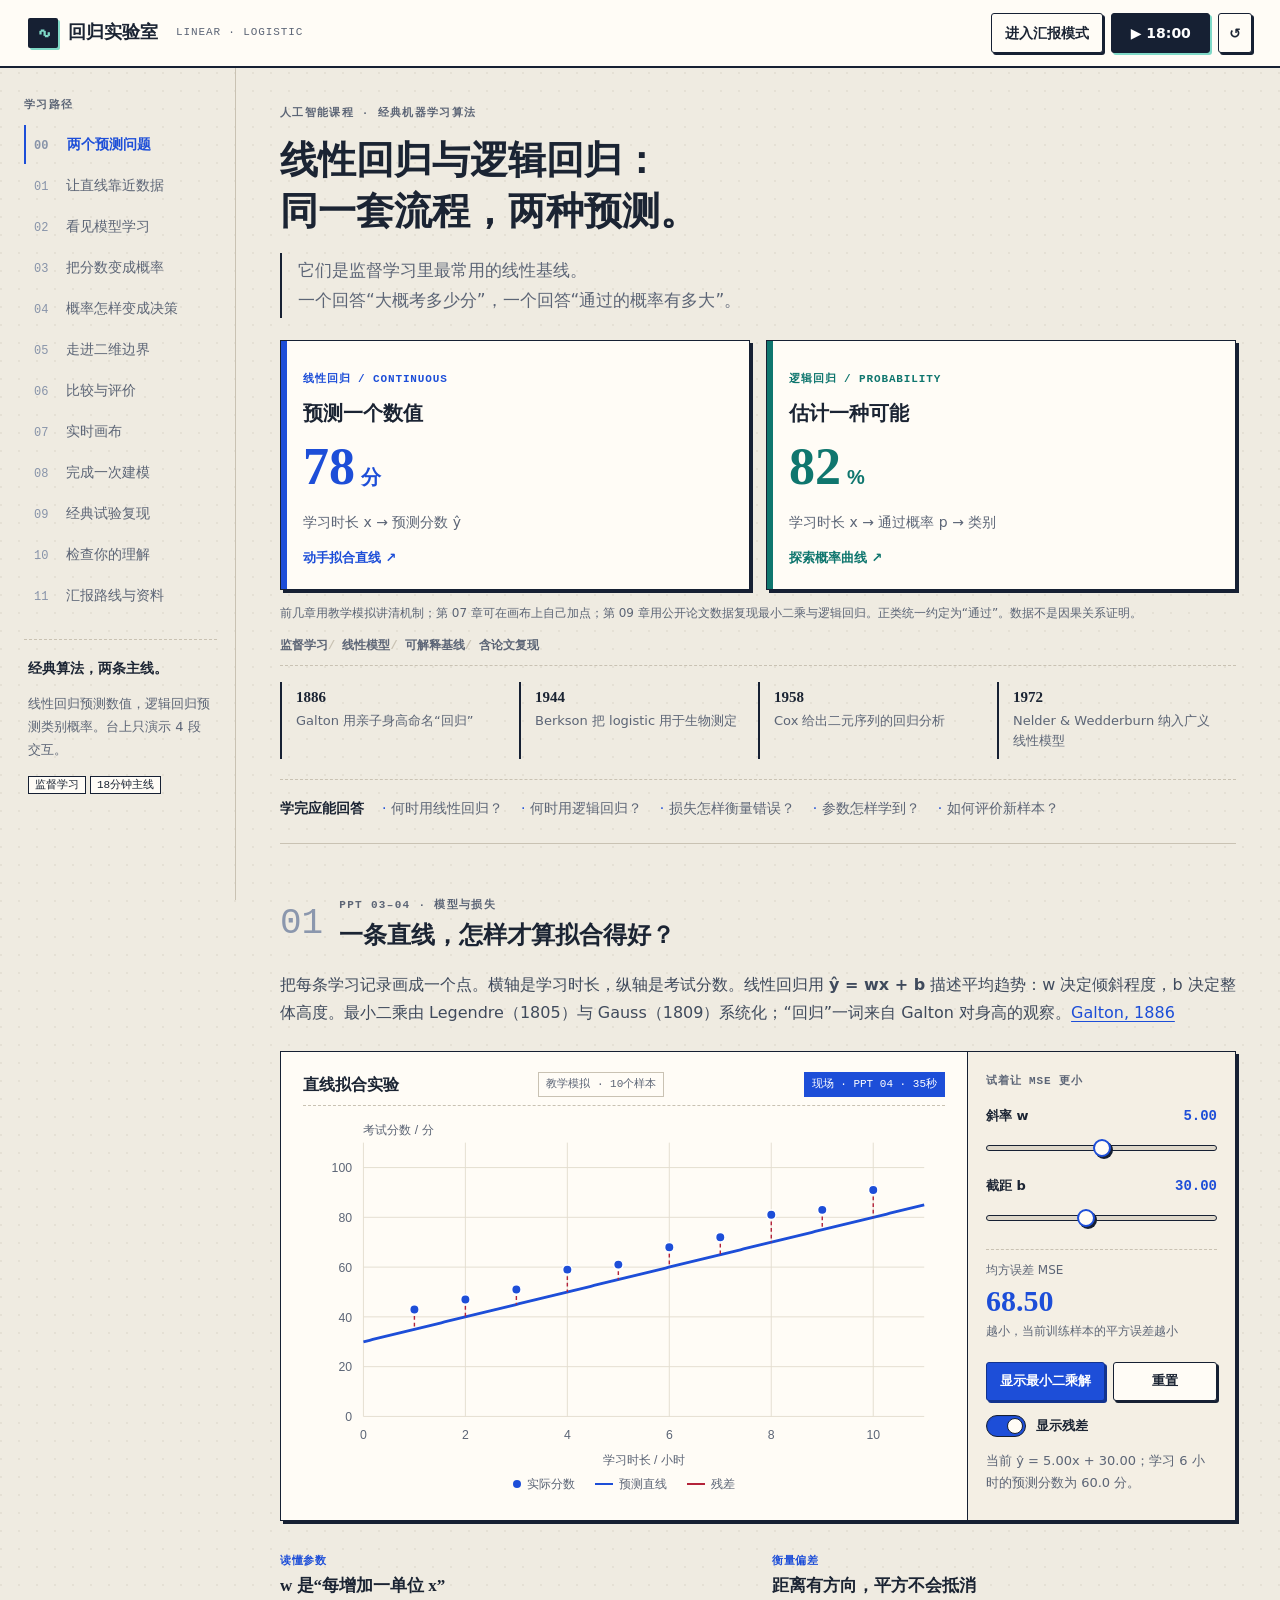
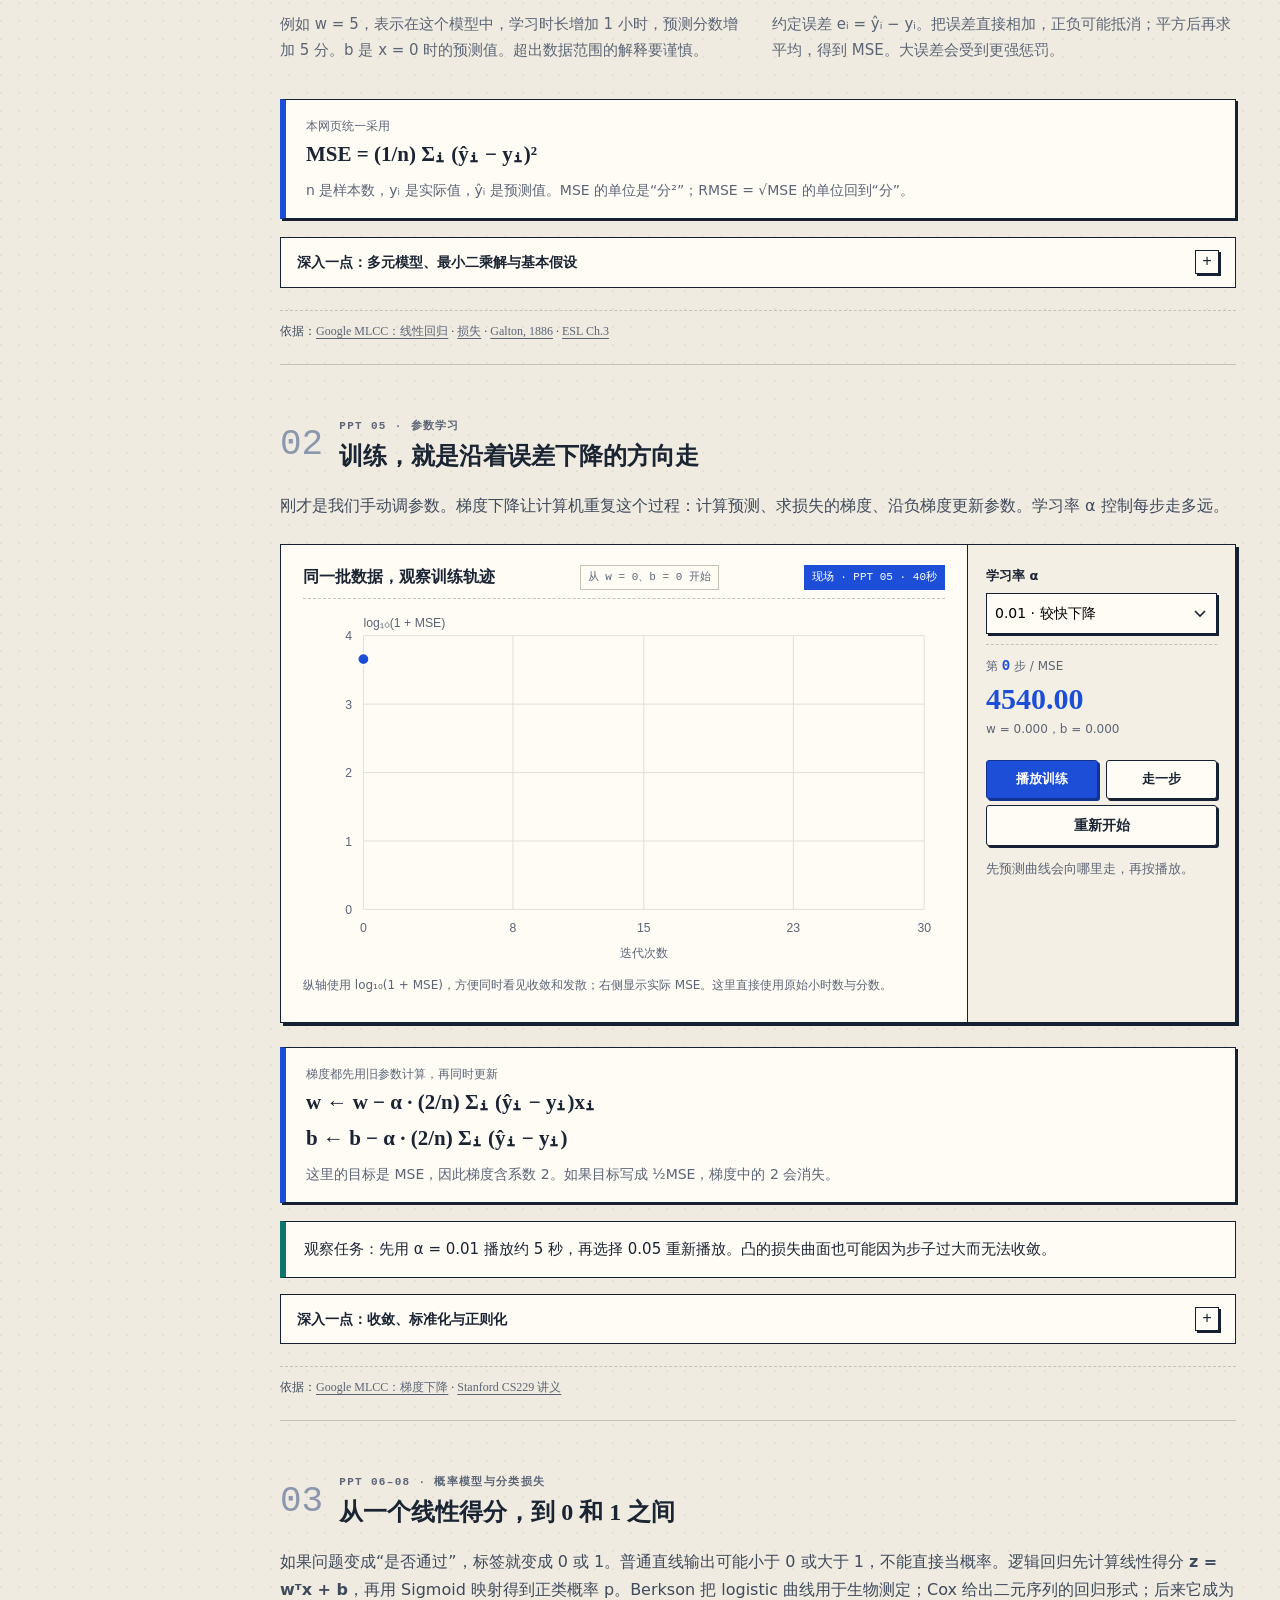
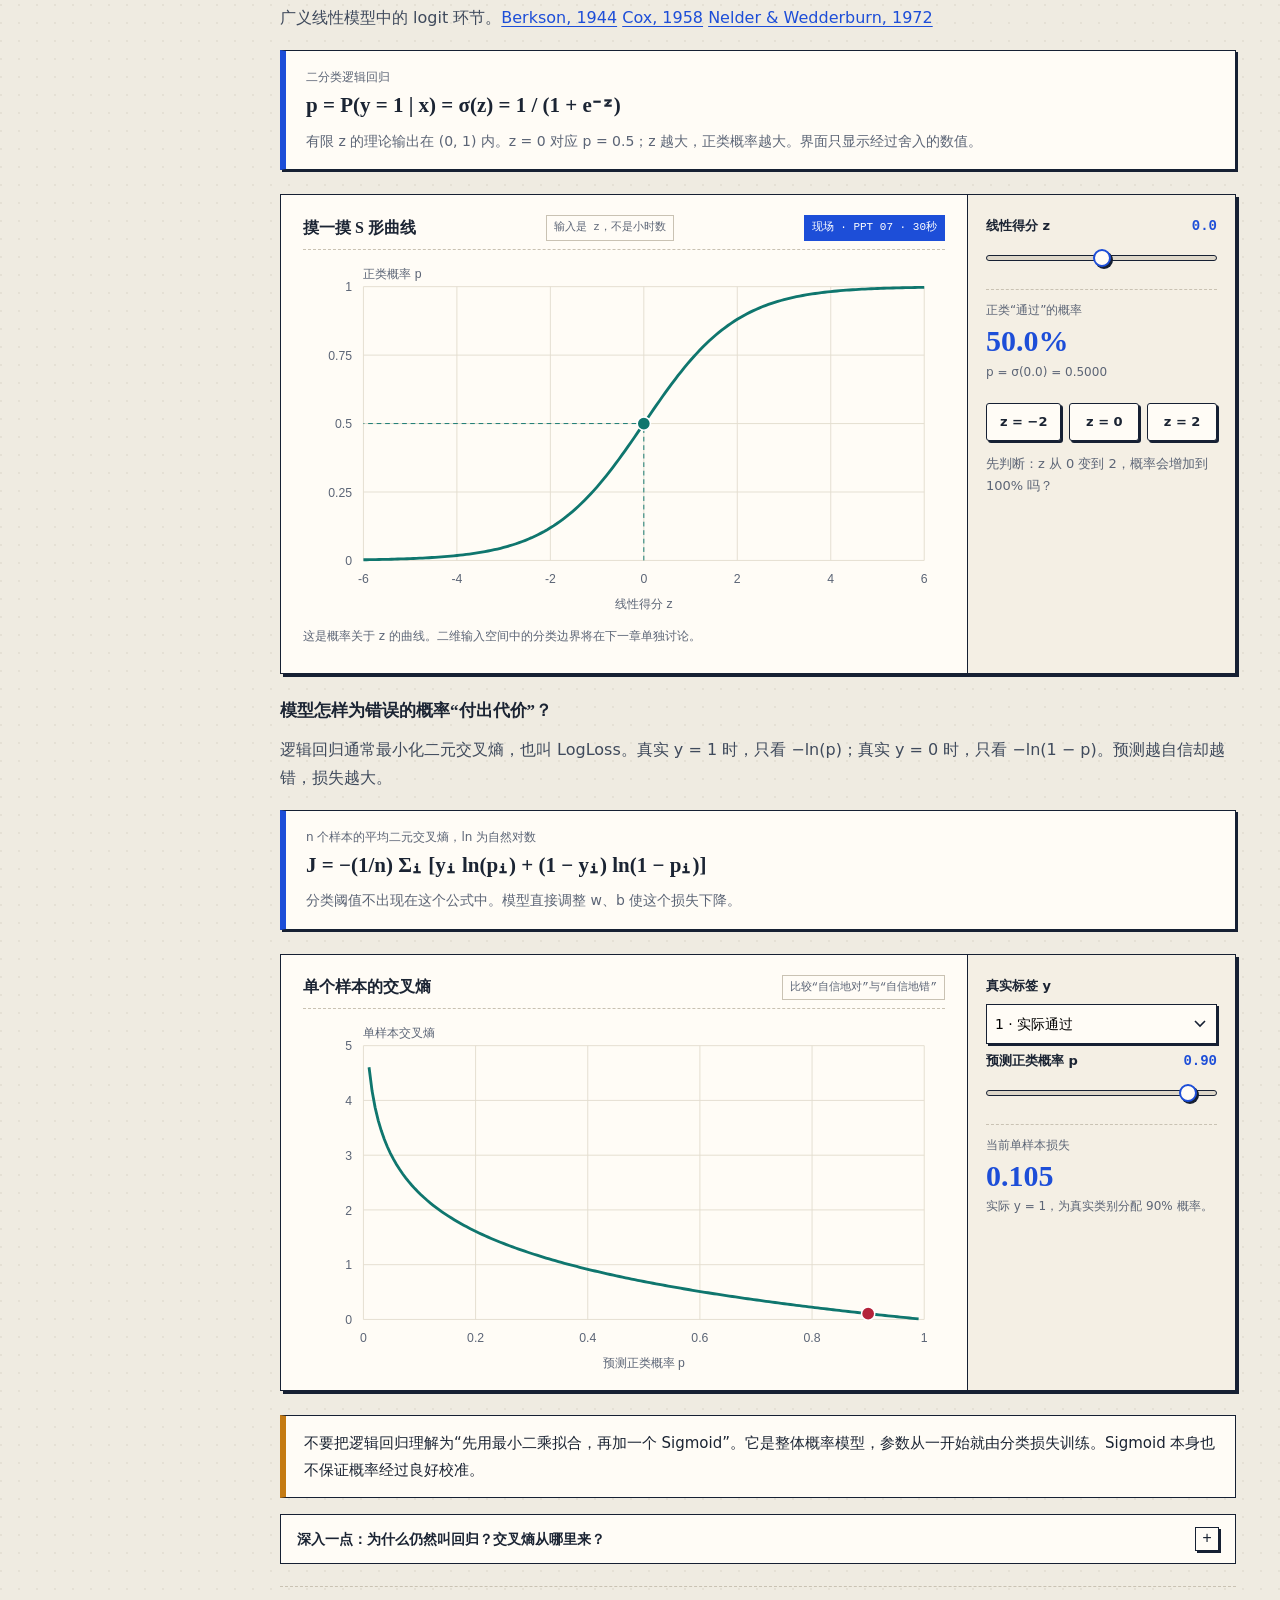
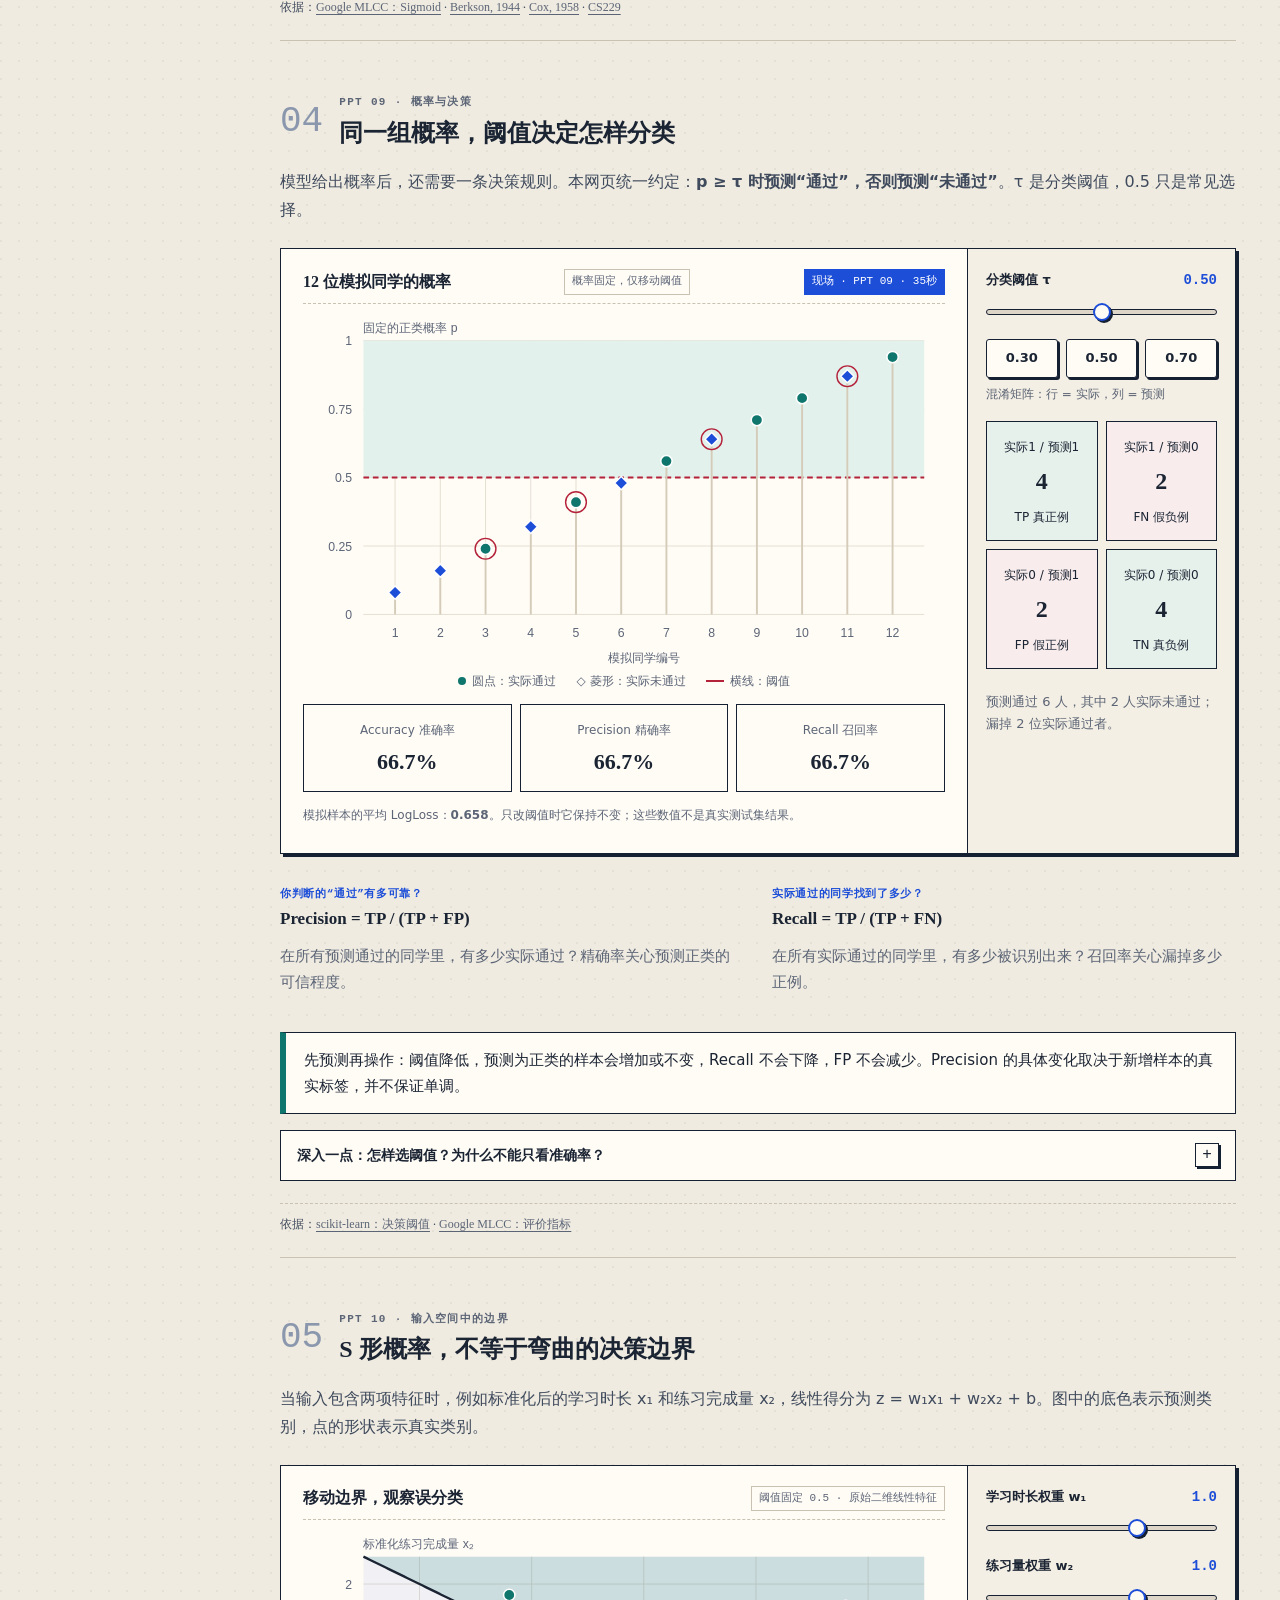
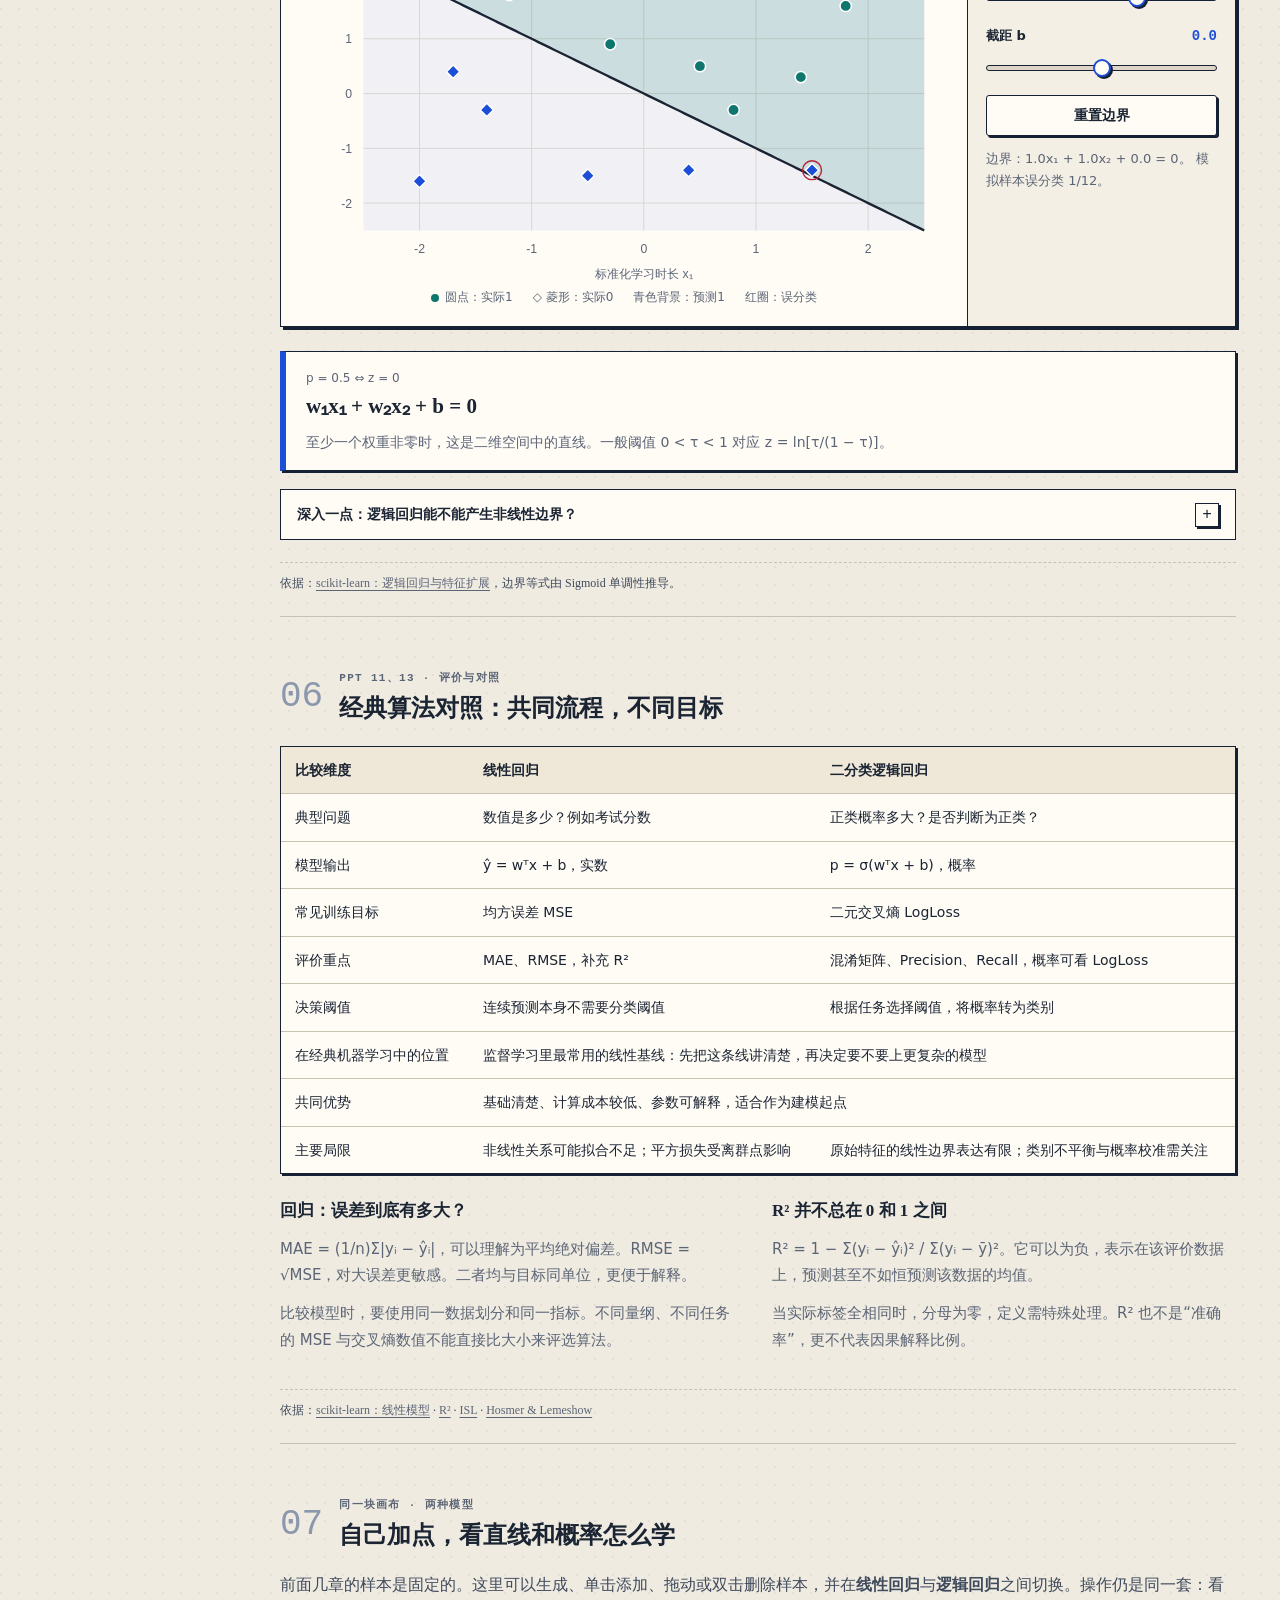
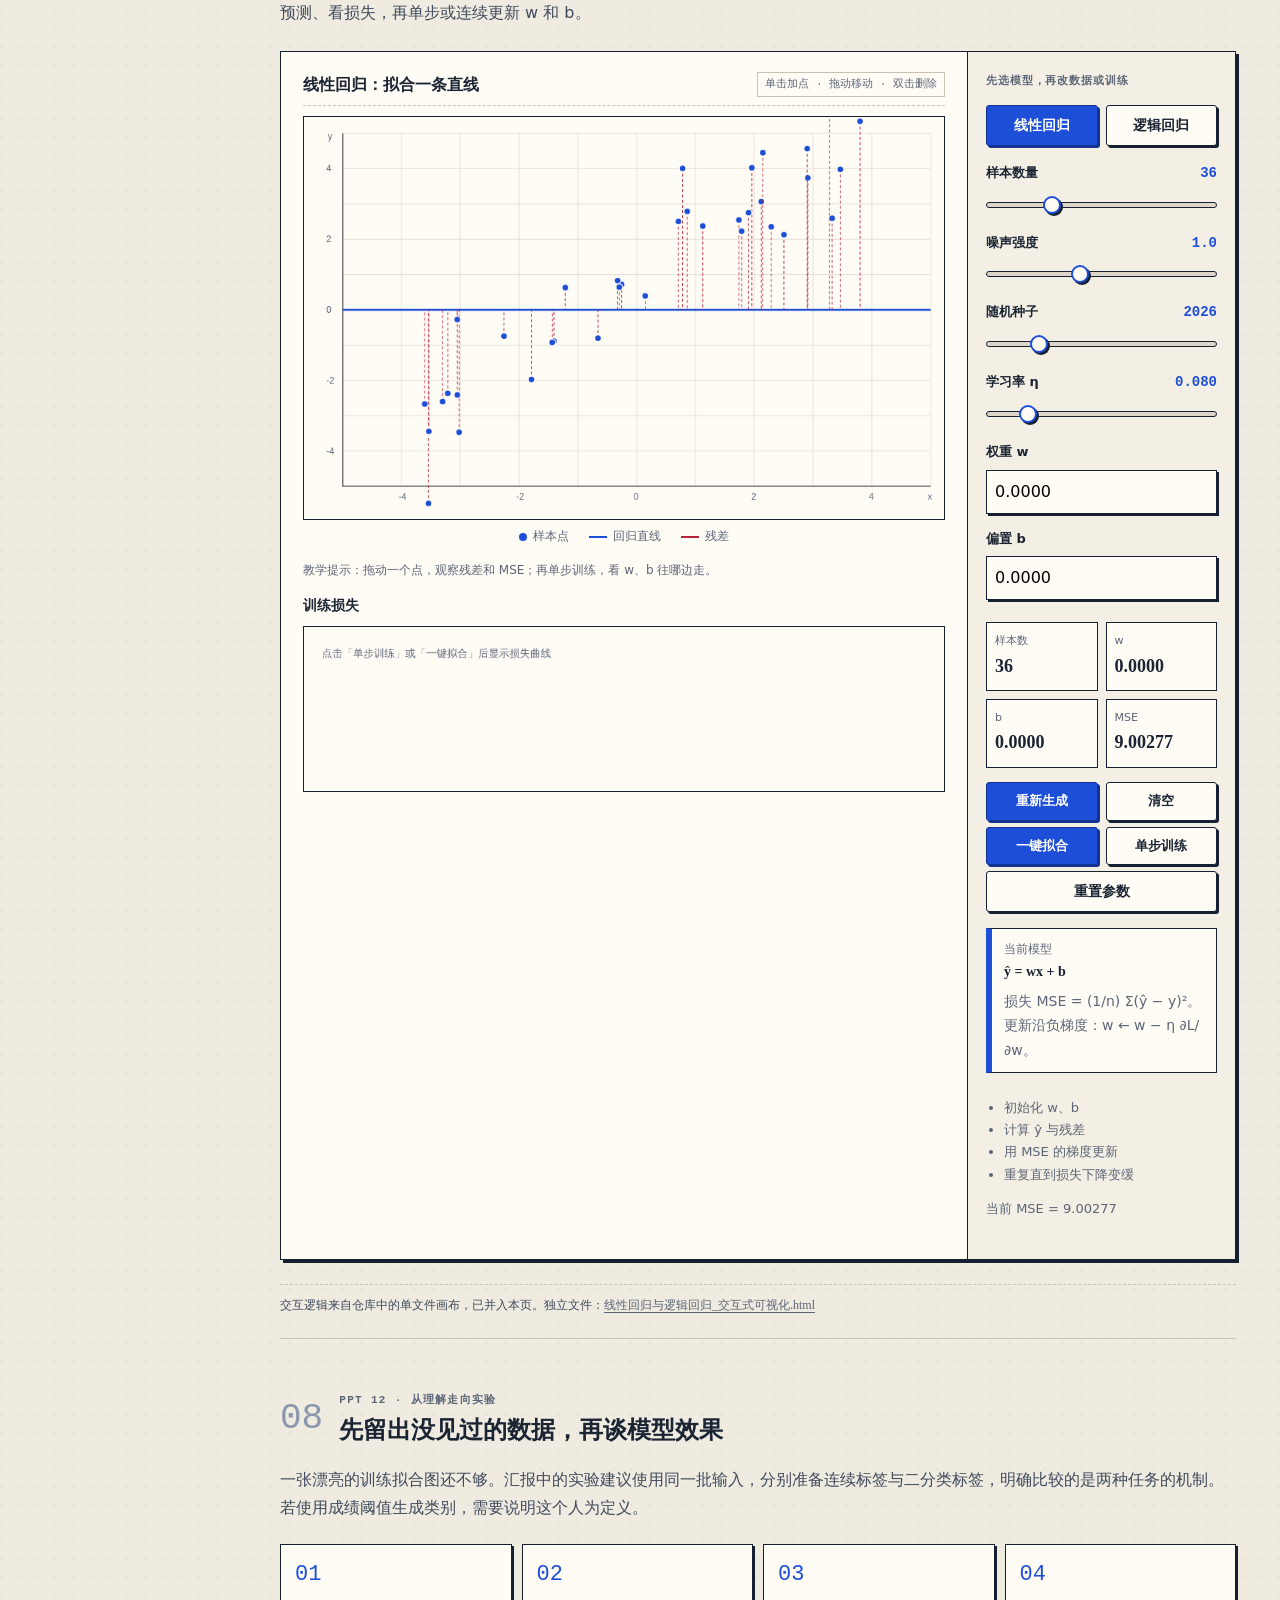
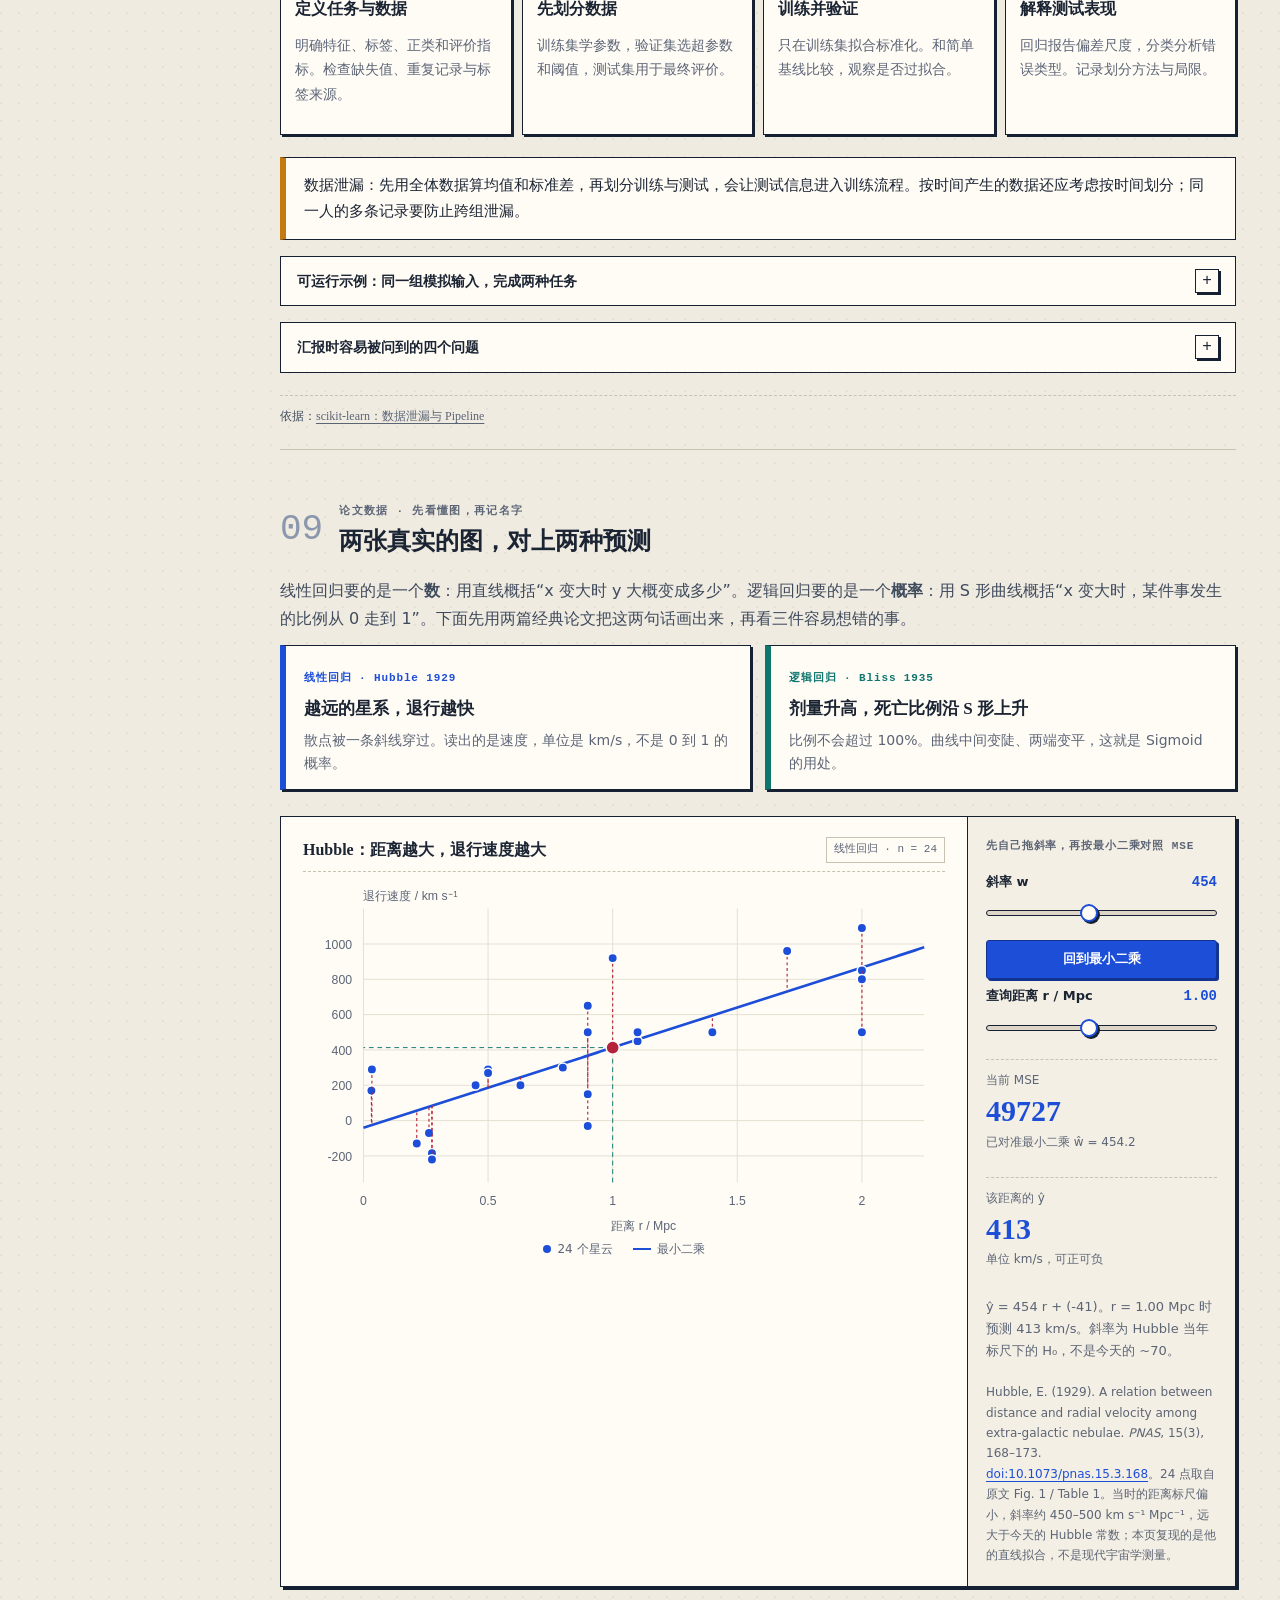
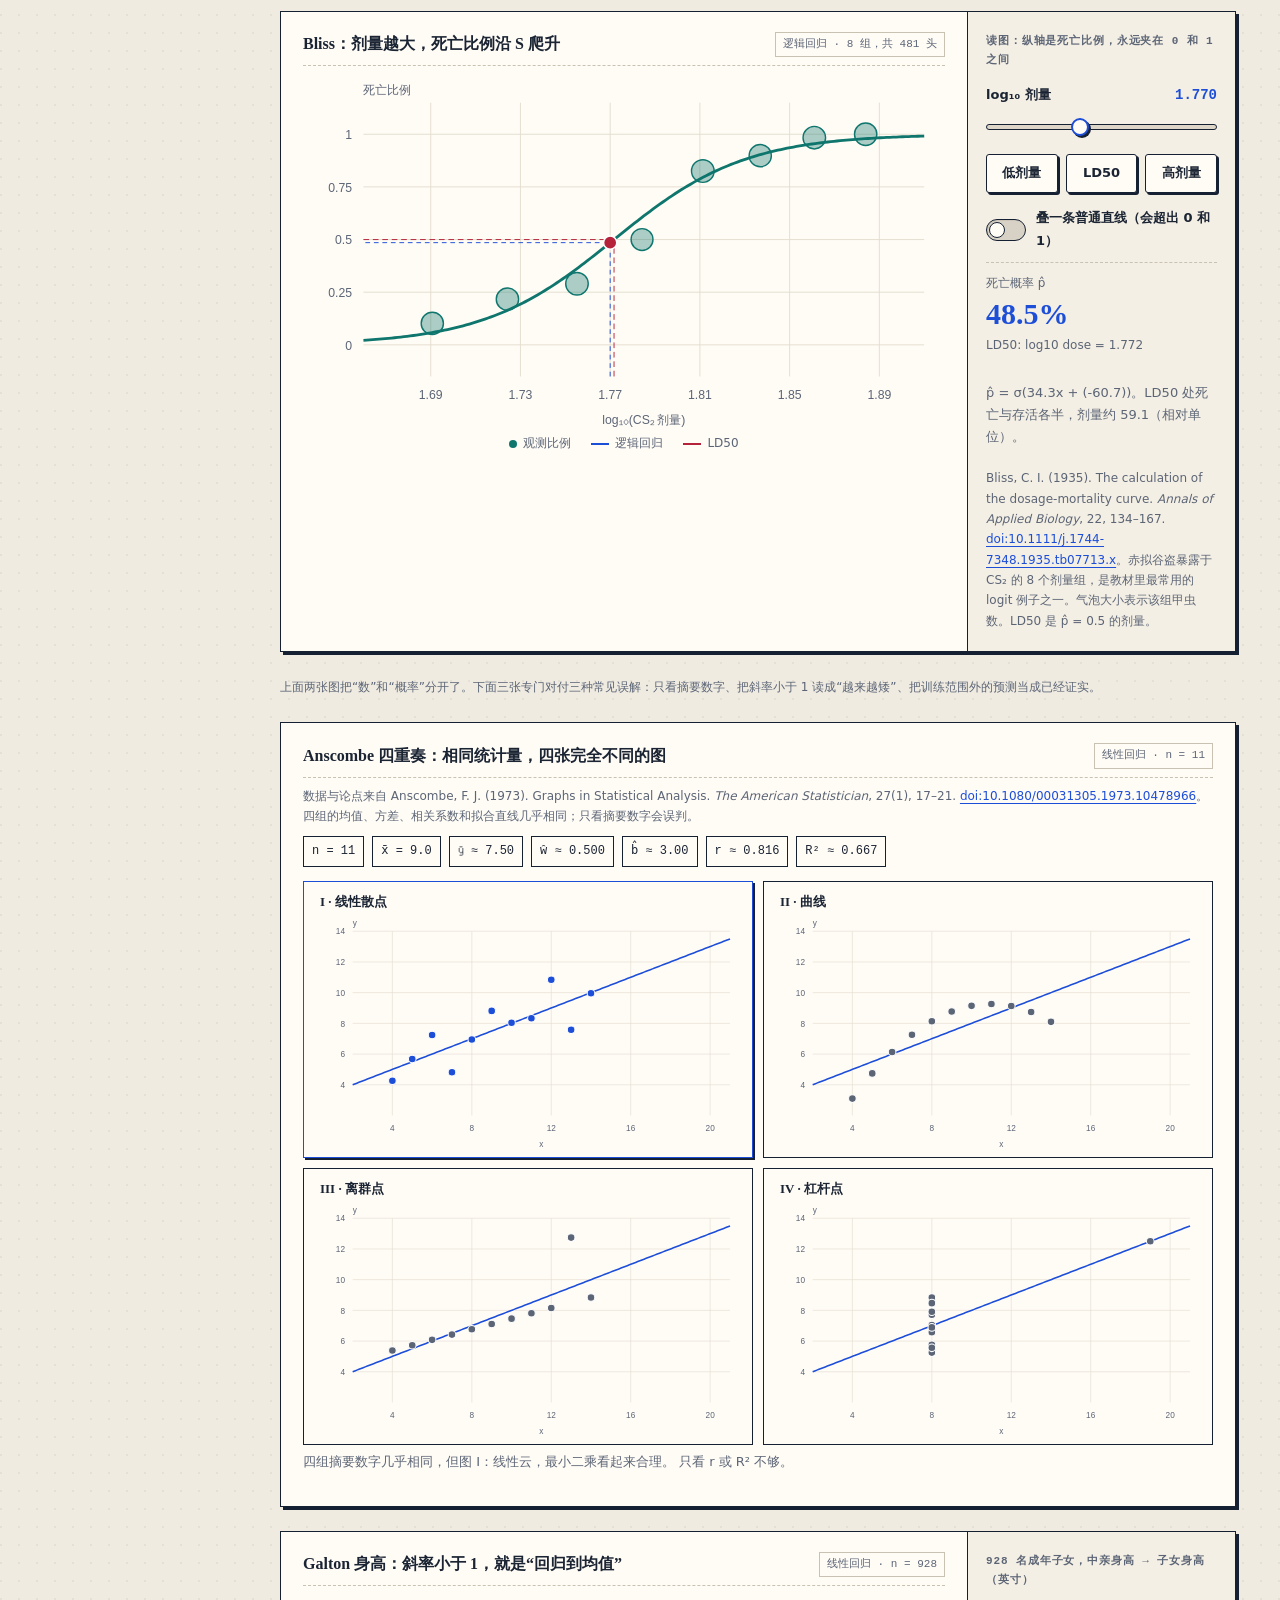
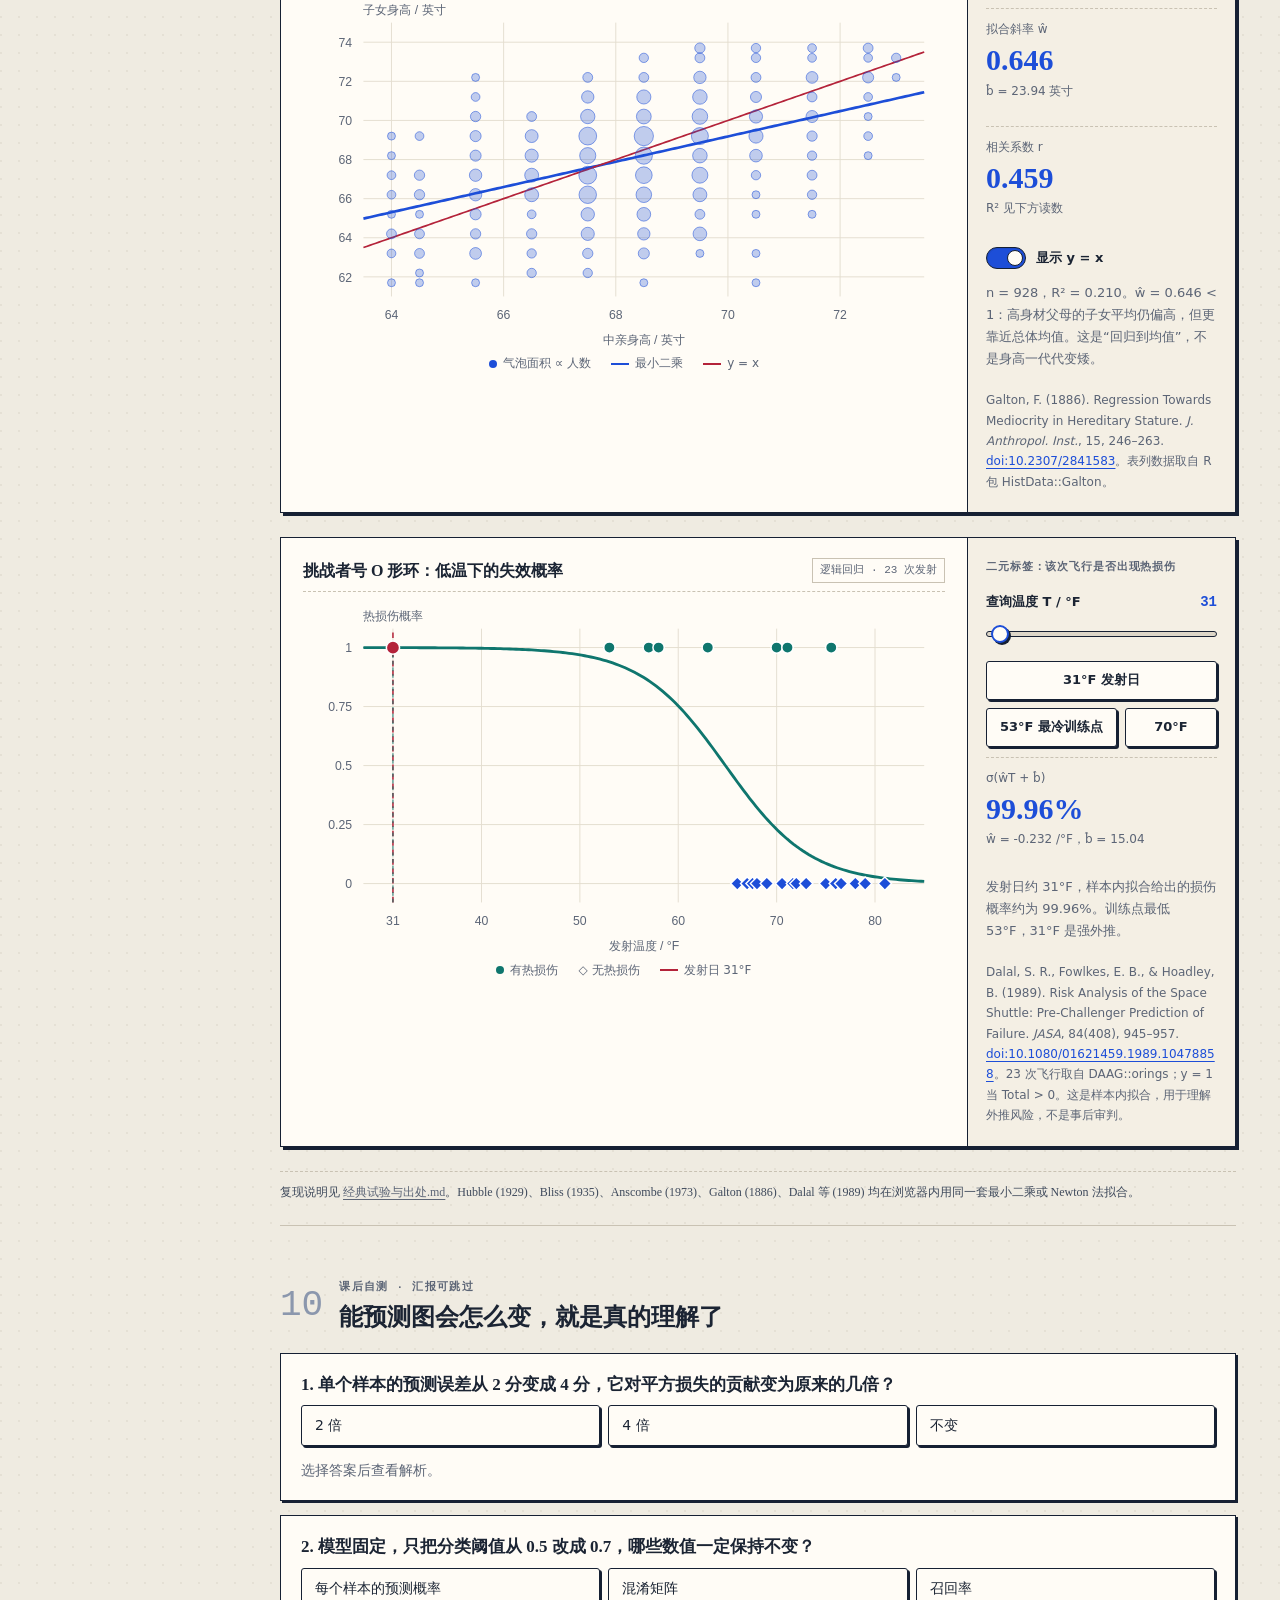
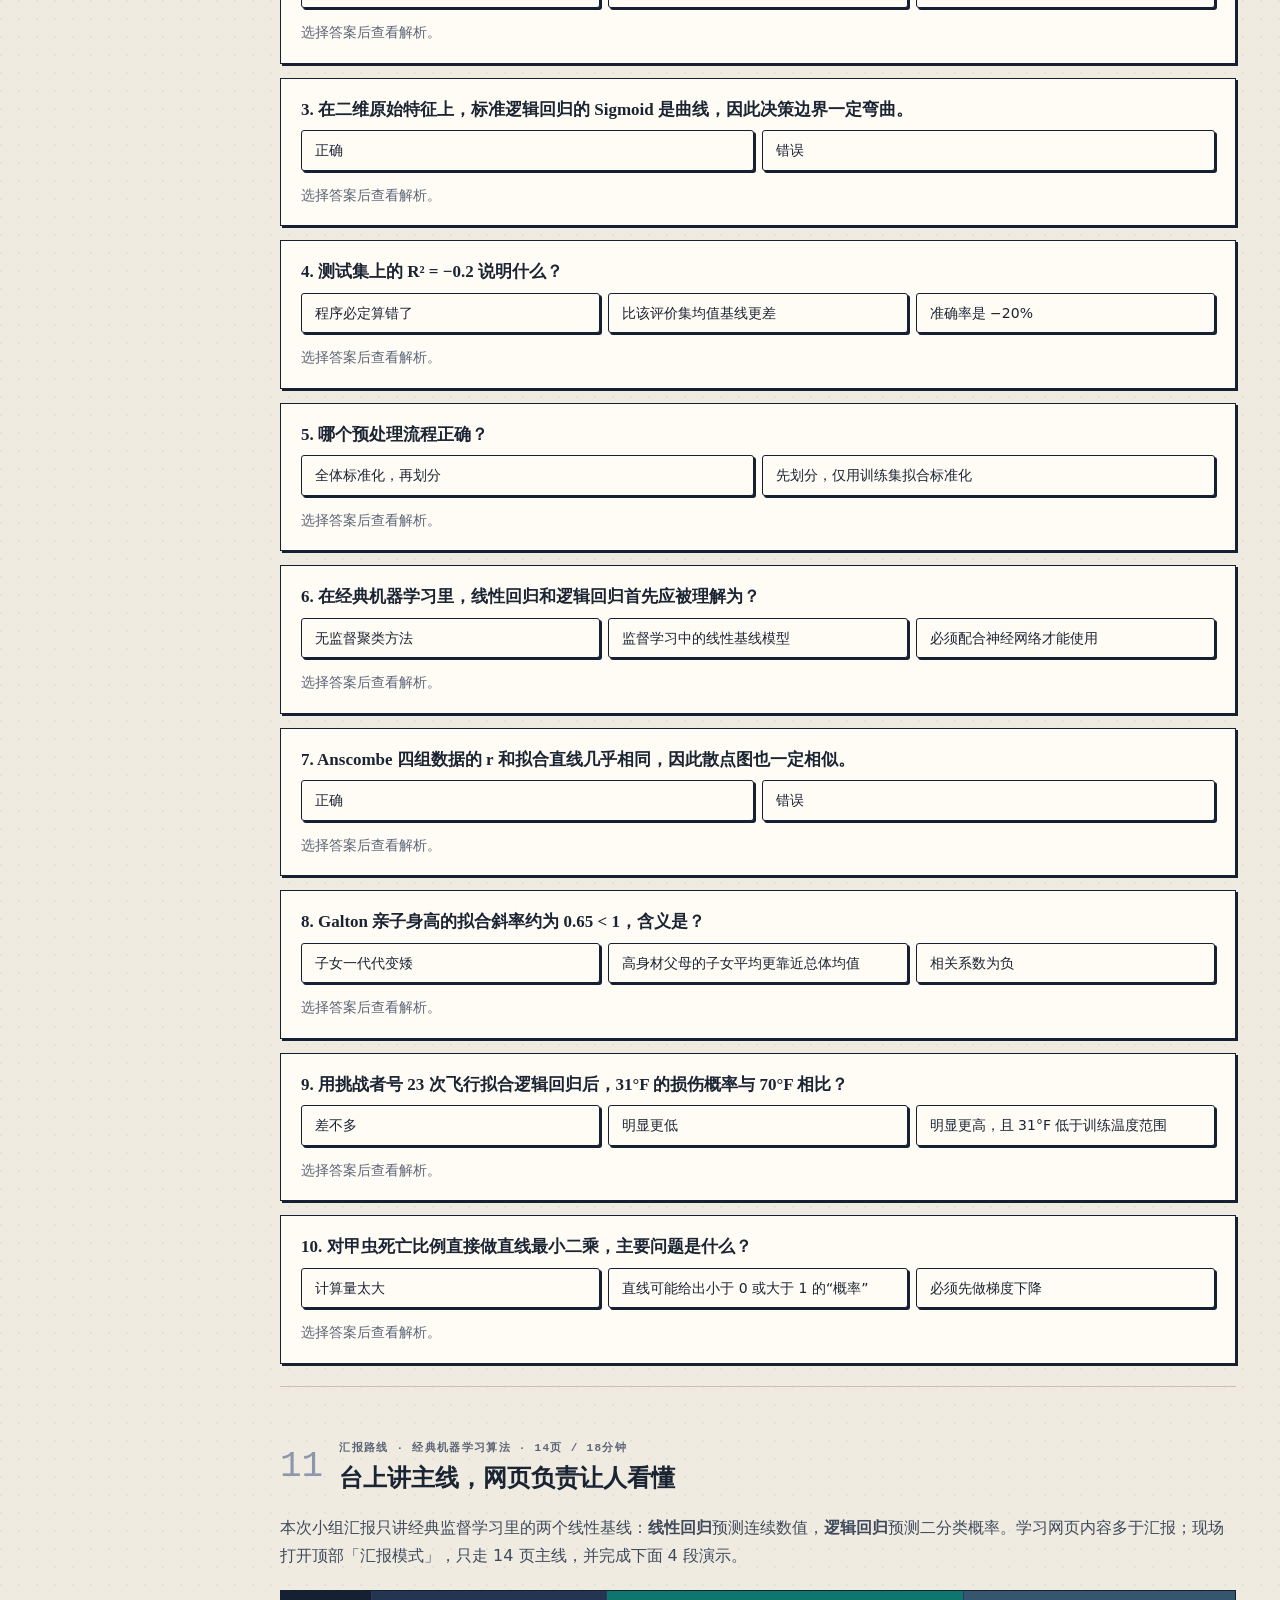
==== commit 00525d5a: "feat: 将实时画布并入学习路径第07章 在比较线性回归与逻辑回归之后加入可编辑样本画布：单击加点、拖动、双击删除，并可单步或连续训练。" ====
--- a/index.html
+++ b/index.html
@@ -1,12 +1,12 @@
 <!doctype html>
-<html lang="zh-CN"><head><meta charset="utf-8"><meta name="viewport" content="width=device-width,initial-scale=1"><meta name="description" content="经典机器学习算法：用同一套学习流程理解线性回归与逻辑回归，配合18分钟小组汇报。"><title>线性回归与逻辑回归 · 经典机器学习算法</title><link rel="icon" href="data:image/svg+xml,%3Csvg xmlns='http://www.w3.org/2000/svg' viewBox='0 0 32 32'%3E%3Crect width='32' height='32' rx='8' fill='%23111d36'/%3E%3Cpath d='M6 25L26 7M6 24C18 24 12 8 26 8' fill='none' stroke='%234ee3cc' stroke-width='2'/%3E%3C/svg%3E"><link rel="stylesheet" href="style.css?v=20260916b"><script src="app.js?v=20260916b" defer charset="utf-8"></script></head>
+<html lang="zh-CN"><head><meta charset="utf-8"><meta name="viewport" content="width=device-width,initial-scale=1"><meta name="description" content="经典机器学习算法：用同一套学习流程理解线性回归与逻辑回归，配合18分钟小组汇报。"><title>线性回归与逻辑回归 · 经典机器学习算法</title><link rel="icon" href="data:image/svg+xml,%3Csvg xmlns='http://www.w3.org/2000/svg' viewBox='0 0 32 32'%3E%3Crect width='32' height='32' rx='8' fill='%23111d36'/%3E%3Cpath d='M6 25L26 7M6 24C18 24 12 8 26 8' fill='none' stroke='%234ee3cc' stroke-width='2'/%3E%3C/svg%3E"><link rel="stylesheet" href="style.css?v=20260917a"><script src="app.js?v=20260917a" defer charset="utf-8"></script></head>
 <body>
 <a class="skip" href="#main">跳到正文</a>
 <header class="topbar"><a class="brand" href="#start"><span class="brand-mark">∿</span>回归实验室<span class="brand-en">LINEAR · LOGISTIC</span></a><div class="top-actions"><button id="modeBtn" aria-pressed="false">进入汇报模式</button><button id="timerBtn" aria-label="开始18分钟汇报计时">▶ <span id="clock">18:00</span></button><button id="timerReset" class="icon-btn" aria-label="重置计时">↺</button></div></header>
 <nav class="demo-jump" aria-label="现场演示入口"><a href="#linear">① 直线拟合 · 35秒</a><a href="#descent">② 梯度下降 · 40秒</a><a href="#logistic">③ Sigmoid · 30秒</a><a href="#threshold">④ 阈值 · 35秒</a></nav>
-<div class="shell"><aside class="sidebar"><p class="eyebrow">学习路径</p><nav aria-label="章节导航"><a href="#start" class="active"><span>00</span> 两个预测问题</a><a href="#linear"><span>01</span> 让直线靠近数据</a><a href="#descent"><span>02</span> 看见模型学习</a><a href="#logistic"><span>03</span> 把分数变成概率</a><a href="#threshold"><span>04</span> 概率怎样变成决策</a><a href="#boundary"><span>05</span> 走进二维边界</a><a href="#compare"><span>06</span> 比较与评价</a><a href="#practice"><span>07</span> 完成一次建模</a><a href="#classic" class="study-only"><span>08</span> 经典试验复现</a><a href="#quiz" class="study-only"><span>09</span> 检查你的理解</a><a href="#presentation"><span>10</span> 汇报路线与资料</a></nav><div class="side-note"><b>经典算法，两条主线。</b><p>线性回归预测数值，逻辑回归预测类别概率。台上只演示 4 段交互。</p><span class="badge">监督学习</span><span class="badge">18分钟主线</span><div class="talk-only demo-links"><p class="mini-label">现场演示</p><a href="#linear">PPT 04 · 直线拟合</a><a href="#descent">PPT 05 · 梯度下降</a><a href="#logistic">PPT 07 · Sigmoid</a><a href="#threshold">PPT 09 · 阈值</a></div></div></aside>
+<div class="shell"><aside class="sidebar"><p class="eyebrow">学习路径</p><nav aria-label="章节导航"><a href="#start" class="active"><span>00</span> 两个预测问题</a><a href="#linear"><span>01</span> 让直线靠近数据</a><a href="#descent"><span>02</span> 看见模型学习</a><a href="#logistic"><span>03</span> 把分数变成概率</a><a href="#threshold"><span>04</span> 概率怎样变成决策</a><a href="#boundary"><span>05</span> 走进二维边界</a><a href="#compare"><span>06</span> 比较与评价</a><a href="#playground"><span>07</span> 实时画布</a><a href="#practice"><span>08</span> 完成一次建模</a><a href="#classic" class="study-only"><span>09</span> 经典试验复现</a><a href="#quiz" class="study-only"><span>10</span> 检查你的理解</a><a href="#presentation"><span>11</span> 汇报路线与资料</a></nav><div class="side-note"><b>经典算法，两条主线。</b><p>线性回归预测数值，逻辑回归预测类别概率。台上只演示 4 段交互。</p><span class="badge">监督学习</span><span class="badge">18分钟主线</span><div class="talk-only demo-links"><p class="mini-label">现场演示</p><a href="#linear">PPT 04 · 直线拟合</a><a href="#descent">PPT 05 · 梯度下降</a><a href="#logistic">PPT 07 · Sigmoid</a><a href="#threshold">PPT 09 · 阈值</a></div></div></aside>
 <main id="main">
-<section id="start" class="intro"><div class="eyebrow">人工智能课程 · 经典机器学习算法</div><h1>线性回归与逻辑回归：<br>同一套流程，两种预测。</h1><p class="lead">它们是监督学习里最常用的线性基线。<br>一个回答“大概考多少分”，一个回答“通过的概率有多大”。</p><div class="question-pair"><a class="question linear-color" href="#linear"><span class="mini-label">线性回归 / CONTINUOUS</span><h2>预测一个数值</h2><div class="big-answer">78<span>分</span></div><p>学习时长 x → 预测分数 ŷ</p><span class="question-link">动手拟合直线 ↗</span></a><a class="question logistic-color" href="#logistic"><span class="mini-label">逻辑回归 / PROBABILITY</span><h2>估计一种可能</h2><div class="big-answer">82<span>%</span></div><p>学习时长 x → 通过概率 p → 类别</p><span class="question-link">探索概率曲线 ↗</span></a></div><p class="caption">前七章用教学模拟讲清机制；第 08 章用公开论文数据复现最小二乘与逻辑回归。正类统一约定为“通过”。数据不是因果关系证明。</p><div class="algo-strip" aria-label="算法定位"><span>监督学习</span><span>线性模型</span><span>可解释基线</span><span>含论文复现</span></div><ol class="timeline study-only" aria-label="算法简史"><li><b>1886</b> Galton 用亲子身高命名“回归”</li><li><b>1944</b> Berkson 把 logistic 用于生物测定</li><li><b>1958</b> Cox 给出二元序列的回归分析</li><li><b>1972</b> Nelder &amp; Wedderburn 纳入广义线性模型</li></ol><div class="learning-goals"><b>学完应能回答</b><span>何时用线性回归？</span><span>何时用逻辑回归？</span><span>损失怎样衡量错误？</span><span>参数怎样学到？</span><span>如何评价新样本？</span></div></section>
+<section id="start" class="intro"><div class="eyebrow">人工智能课程 · 经典机器学习算法</div><h1>线性回归与逻辑回归：<br>同一套流程，两种预测。</h1><p class="lead">它们是监督学习里最常用的线性基线。<br>一个回答“大概考多少分”，一个回答“通过的概率有多大”。</p><div class="question-pair"><a class="question linear-color" href="#linear"><span class="mini-label">线性回归 / CONTINUOUS</span><h2>预测一个数值</h2><div class="big-answer">78<span>分</span></div><p>学习时长 x → 预测分数 ŷ</p><span class="question-link">动手拟合直线 ↗</span></a><a class="question logistic-color" href="#logistic"><span class="mini-label">逻辑回归 / PROBABILITY</span><h2>估计一种可能</h2><div class="big-answer">82<span>%</span></div><p>学习时长 x → 通过概率 p → 类别</p><span class="question-link">探索概率曲线 ↗</span></a></div><p class="caption">前几章用教学模拟讲清机制；第 07 章可在画布上自己加点；第 09 章用公开论文数据复现最小二乘与逻辑回归。正类统一约定为“通过”。数据不是因果关系证明。</p><div class="algo-strip" aria-label="算法定位"><span>监督学习</span><span>线性模型</span><span>可解释基线</span><span>含论文复现</span></div><ol class="timeline study-only" aria-label="算法简史"><li><b>1886</b> Galton 用亲子身高命名“回归”</li><li><b>1944</b> Berkson 把 logistic 用于生物测定</li><li><b>1958</b> Cox 给出二元序列的回归分析</li><li><b>1972</b> Nelder &amp; Wedderburn 纳入广义线性模型</li></ol><div class="learning-goals"><b>学完应能回答</b><span>何时用线性回归？</span><span>何时用逻辑回归？</span><span>损失怎样衡量错误？</span><span>参数怎样学到？</span><span>如何评价新样本？</span></div></section>
 <section id="linear"><div class="section-heading"><span class="section-number">01</span><div><p class="eyebrow">PPT 03–04 · 模型与损失</p><h2>一条直线，怎样才算拟合得好？</h2></div></div><p>把每条学习记录画成一个点。横轴是学习时长，纵轴是考试分数。线性回归用 <strong>ŷ = wx + b</strong> 描述平均趋势：w 决定倾斜程度，b 决定整体高度。最小二乘由 Legendre（1805）与 Gauss（1809）系统化；“回归”一词来自 Galton 对身高的观察。<a class="cite" href="https://doi.org/10.2307/2841583" target="_blank" rel="noopener">Galton, 1886</a></p>
 <div class="lab"><div class="lab-main"><div class="lab-title"><h3>直线拟合实验</h3><span class="tag">教学模拟 · 10个样本</span><span class="tag demo-tag">现场 · PPT 04 · 35秒</span></div><svg id="linearPlot" class="plot" viewBox="0 0 680 370" role="img" aria-label="学习时长与分数散点图，显示拟合直线和残差"></svg><div class="legend"><span><i class="dot blue"></i>实际分数</span><span><i class="line-key"></i>预测直线</span><span><i class="line-key red"></i>残差</span></div></div><div class="controls"><p class="mini-label">试着让 MSE 更小</p><label for="weight">斜率 w <output id="weightOut">5.0</output></label><input id="weight" type="range" min="-2" max="12" step="0.1" value="5"><label for="bias">截距 b <output id="biasOut">30</output></label><input id="bias" type="range" min="0" max="70" step="0.5" value="30"><div class="metric"><span>均方误差 MSE</span><strong id="mseOut">—</strong><small>越小，当前训练样本的平方误差越小</small></div><div class="btn-row"><button id="fitBtn" class="primary">显示最小二乘解</button><button id="linearReset">重置</button></div><label class="check"><input id="residuals" type="checkbox" checked> 显示残差</label><p id="linearReadout" class="live-note" aria-live="polite"></p></div></div>
 <div class="explain-grid"><article><span class="step-label">读懂参数</span><h3>w 是“每增加一单位 x”</h3><p>例如 w = 5，表示在这个模型中，学习时长增加 1 小时，预测分数增加 5 分。b 是 x = 0 时的预测值。超出数据范围的解释要谨慎。</p></article><article><span class="step-label">衡量偏差</span><h3>距离有方向，平方不会抵消</h3><p>约定误差 eᵢ = ŷᵢ − yᵢ。把误差直接相加，正负可能抵消；平方后再求平均，得到 MSE。大误差会受到更强惩罚。</p></article></div>
@@ -32,7 +32,41 @@
 <section id="compare"><div class="section-heading"><span class="section-number">06</span><div><p class="eyebrow">PPT 11、13 · 评价与对照</p><h2>经典算法对照：共同流程，不同目标</h2></div></div><div class="table-wrap"><table><thead><tr><th>比较维度</th><th>线性回归</th><th>二分类逻辑回归</th></tr></thead><tbody><tr><td>典型问题</td><td>数值是多少？例如考试分数</td><td>正类概率多大？是否判断为正类？</td></tr><tr><td>模型输出</td><td>ŷ = wᵀx + b，实数</td><td>p = σ(wᵀx + b)，概率</td></tr><tr><td>常见训练目标</td><td>均方误差 MSE</td><td>二元交叉熵 LogLoss</td></tr><tr><td>评价重点</td><td>MAE、RMSE，补充 R²</td><td>混淆矩阵、Precision、Recall，概率可看 LogLoss</td></tr><tr><td>决策阈值</td><td>连续预测本身不需要分类阈值</td><td>根据任务选择阈值，将概率转为类别</td></tr><tr><td>在经典机器学习中的位置</td><td colspan="2">监督学习里最常用的线性基线：先把这条线讲清楚，再决定要不要上更复杂的模型</td></tr>
 <tr><td>共同优势</td><td colspan="2">基础清楚、计算成本较低、参数可解释，适合作为建模起点</td></tr><tr><td>主要局限</td><td>非线性关系可能拟合不足；平方损失受离群点影响</td><td>原始特征的线性边界表达有限；类别不平衡与概率校准需关注</td></tr></tbody></table></div><div class="explain-grid"><article><h3>回归：误差到底有多大？</h3><p>MAE = (1/n)Σ|yᵢ − ŷᵢ|，可以理解为平均绝对偏差。RMSE = √MSE，对大误差更敏感。二者均与目标同单位，更便于解释。</p><p>比较模型时，要使用同一数据划分和同一指标。不同量纲、不同任务的 MSE 与交叉熵数值不能直接比大小来评选算法。</p></article><article><h3>R² 并不总在 0 和 1 之间</h3><p>R² = 1 − Σ(yᵢ − ŷᵢ)² / Σ(yᵢ − ȳ)²。它可以为负，表示在该评价数据上，预测甚至不如恒预测该数据的均值。</p><p>当实际标签全相同时，分母为零，定义需特殊处理。R² 也不是“准确率”，更不代表因果解释比例。</p></article></div><p class="source-line">依据：<a href="https://scikit-learn.org/stable/modules/linear_model.html" target="_blank" rel="noopener">scikit-learn：线性模型</a> · <a href="https://scikit-learn.org/stable/modules/generated/sklearn.metrics.r2_score.html" target="_blank" rel="noopener">R²</a> · <a href="https://doi.org/10.1007/978-1-4614-7138-7" target="_blank" rel="noopener">ISL</a> · <a href="https://doi.org/10.1002/0471722146" target="_blank" rel="noopener">Hosmer &amp; Lemeshow</a></p></section>
 
-<section id="practice"><div class="section-heading"><span class="section-number">07</span><div><p class="eyebrow">PPT 12 · 从理解走向实验</p><h2>先留出没见过的数据，再谈模型效果</h2></div></div><p>一张漂亮的训练拟合图还不够。汇报中的实验建议使用同一批输入，分别准备连续标签与二分类标签，明确比较的是两种任务的机制。若使用成绩阈值生成类别，需要说明这个人为定义。</p><div class="process"><article><h3>定义任务与数据</h3><p>明确特征、标签、正类和评价指标。检查缺失值、重复记录与标签来源。</p></article><article><h3>先划分数据</h3><p>训练集学参数，验证集选超参数和阈值，测试集用于最终评价。</p></article><article><h3>训练并验证</h3><p>只在训练集拟合标准化。和简单基线比较，观察是否过拟合。</p></article><article><h3>解释测试表现</h3><p>回归报告偏差尺度，分类分析错误类型。记录划分方法与局限。</p></article></div><div class="callout warn">数据泄漏：先用全体数据算均值和标准差，再划分训练与测试，会让测试信息进入训练流程。按时间产生的数据还应考虑按时间划分；同一人的多条记录要防止跨组泄漏。</div>
+<section id="playground"><div class="section-heading"><span class="section-number">07</span><div><p class="eyebrow">同一块画布 · 两种模型</p><h2>自己加点，看直线和概率怎么学</h2></div></div>
+<p>前面几章的样本是固定的。这里可以生成、单击添加、拖动或双击删除样本，并在<strong>线性回归</strong>与<strong>逻辑回归</strong>之间切换。操作仍是同一套：看预测、看损失，再单步或连续更新 w 和 b。</p>
+<div class="lab playground-lab"><div class="lab-main"><div class="lab-title"><h3 id="pgTitle">线性回归：拟合一条直线</h3><span class="tag">单击加点 · 拖动移动 · 双击删除</span></div>
+<canvas id="pgPlot" class="pg-canvas" width="860" height="540" role="img" aria-label="可编辑样本画布，横轴为 x，纵轴为 y 或类别"></canvas>
+<div class="legend" id="pgLegend"></div>
+<p class="caption" id="pgTip"></p>
+<h3 class="pg-loss-title">训练损失</h3>
+<canvas id="pgLoss" class="pg-canvas pg-loss" width="860" height="220" role="img" aria-label="损失随训练步数变化"></canvas>
+</div>
+<div class="controls">
+<p class="mini-label">先选模型，再改数据或训练</p>
+<div class="pg-mode" role="group" aria-label="模型切换"><button type="button" id="pgLinear" class="primary">线性回归</button><button type="button" id="pgLogistic">逻辑回归</button></div>
+<label for="pgN">样本数量 <output id="pgNOut">36</output></label>
+<input id="pgN" type="range" min="6" max="120" value="36">
+<label for="pgNoise">噪声强度 <output id="pgNoiseOut">1.0</output></label>
+<input id="pgNoise" type="range" min="0" max="2.5" step="0.1" value="1">
+<label for="pgSeed">随机种子 <output id="pgSeedOut">2026</output></label>
+<input id="pgSeed" type="range" min="1" max="9999" value="2026">
+<label for="pgLr">学习率 η <output id="pgLrOut">0.080</output></label>
+<input id="pgLr" type="range" min="0.005" max="0.5" step="0.005" value="0.08">
+<label for="pgW">权重 w</label>
+<input id="pgW" type="number" step="0.01" value="0">
+<label for="pgB">偏置 b</label>
+<input id="pgB" type="number" step="0.01" value="0">
+<div id="pgMetrics" class="pg-metrics"></div>
+<div class="btn-row"><button type="button" id="pgGen" class="primary">重新生成</button><button type="button" id="pgClear">清空</button></div>
+<div class="btn-row"><button type="button" id="pgFit" class="primary">一键拟合</button><button type="button" id="pgStep">单步训练</button></div>
+<button type="button" id="pgReset">重置参数</button>
+<div id="pgFormula" class="formula"></div>
+<ul id="pgSteps" class="pg-steps"></ul>
+<p id="pgReadout" class="live-note" aria-live="polite"></p>
+</div></div>
+<p class="source-line">交互逻辑来自仓库中的单文件画布，已并入本页。独立文件：<a href="downloads/线性回归与逻辑回归_交互式可视化.html">线性回归与逻辑回归_交互式可视化.html</a></p>
+</section>
+<section id="practice"><div class="section-heading"><span class="section-number">08</span><div><p class="eyebrow">PPT 12 · 从理解走向实验</p><h2>先留出没见过的数据，再谈模型效果</h2></div></div><p>一张漂亮的训练拟合图还不够。汇报中的实验建议使用同一批输入，分别准备连续标签与二分类标签，明确比较的是两种任务的机制。若使用成绩阈值生成类别，需要说明这个人为定义。</p><div class="process"><article><h3>定义任务与数据</h3><p>明确特征、标签、正类和评价指标。检查缺失值、重复记录与标签来源。</p></article><article><h3>先划分数据</h3><p>训练集学参数，验证集选超参数和阈值，测试集用于最终评价。</p></article><article><h3>训练并验证</h3><p>只在训练集拟合标准化。和简单基线比较，观察是否过拟合。</p></article><article><h3>解释测试表现</h3><p>回归报告偏差尺度，分类分析错误类型。记录划分方法与局限。</p></article></div><div class="callout warn">数据泄漏：先用全体数据算均值和标准差，再划分训练与测试，会让测试信息进入训练流程。按时间产生的数据还应考虑按时间划分；同一人的多条记录要防止跨组泄漏。</div>
 <details class="deep"><summary>可运行示例：同一组模拟输入，完成两种任务</summary><p>这段代码生成可复现的教学数据。回归标签和分类标签各自由不同机制生成，共享输入；没有把分类标签设成分数的简单阈值。80% 用于训练与验证，20% 保留为测试。阈值 0.5 在这里预先固定，未用测试集调优。scikit-learn 的逻辑回归包含其默认正则化。</p><pre><code>import numpy as np
 from sklearn.model_selection import train_test_split
 from sklearn.pipeline import make_pipeline
@@ -64,7 +98,7 @@
 # zero_division=0 是报告约定，数学上分母为零的比例无定义
 </code></pre><p>依赖：Python、NumPy、scikit-learn。此处提供流程代码，不预填实验成绩。你们可以运行后加入实际输出、残差图和混淆矩阵，并注明模拟数据。</p></details><details class="deep"><summary>汇报时容易被问到的四个问题</summary><p><strong>线性回归能不能做分类？</strong> 可以把连续输出再阈值化用于某些场景，但普通线性输出不保证合法概率，本次使用专门的概率分类模型。</p><p><strong>哪个算法更好？</strong> 先看预测目标。两者通常处理不同任务，不能脱离数据和评价目标排高低。</p><p><strong>逻辑回归和神经网络有什么联系？</strong> 它相当于线性组合接一个 Sigmoid 的简单计算单元；多层网络增加中间表示与非线性，能力和训练复杂度也不同。</p><p><strong>权重越大越重要吗？</strong> 权重受特征单位、尺度和相关性影响，不能直接用原始系数绝对值跨特征排名。</p></details><p class="source-line">依据：<a href="https://scikit-learn.org/stable/common_pitfalls.html#data-leakage" target="_blank" rel="noopener">scikit-learn：数据泄漏与 Pipeline</a></p></section>
 
-<section id="classic" class="study-only"><div class="section-heading"><span class="section-number">08</span><div><p class="eyebrow">论文数据 · 先看懂图，再记名字</p><h2>两张真实的图，对上两种预测</h2></div></div><p>线性回归要的是一个<strong>数</strong>：用直线概括“x 变大时 y 大概变成多少”。逻辑回归要的是一个<strong>概率</strong>：用 S 形曲线概括“x 变大时，某件事发生的比例从 0 走到 1”。下面先用两篇经典论文把这两句话画出来，再看三件容易想错的事。</p>
+<section id="classic" class="study-only"><div class="section-heading"><span class="section-number">09</span><div><p class="eyebrow">论文数据 · 先看懂图，再记名字</p><h2>两张真实的图，对上两种预测</h2></div></div><p>线性回归要的是一个<strong>数</strong>：用直线概括“x 变大时 y 大概变成多少”。逻辑回归要的是一个<strong>概率</strong>：用 S 形曲线概括“x 变大时，某件事发生的比例从 0 走到 1”。下面先用两篇经典论文把这两句话画出来，再看三件容易想错的事。</p>
 <div class="insight-pair"><a class="insight linear-color" href="#hubble"><span class="mini-label">线性回归 · Hubble 1929</span><h3>越远的星系，退行越快</h3><p>散点被一条斜线穿过。读出的是速度，单位是 km/s，不是 0 到 1 的概率。</p></a><a class="insight logistic-color" href="#beetle"><span class="mini-label">逻辑回归 · Bliss 1935</span><h3>剂量升高，死亡比例沿 S 形上升</h3><p>比例不会超过 100%。曲线中间变陡、两端变平，这就是 Sigmoid 的用处。</p></a></div>
 
 <div class="lab" id="hubble"><div class="lab-main"><div class="lab-title"><h3>Hubble：距离越大，退行速度越大</h3><span class="tag">线性回归 · n = 24</span></div><svg id="hubblePlot" class="plot" viewBox="0 0 680 370" role="img" aria-label="星系距离与退行速度散点及最小二乘直线"></svg><div class="legend"><span><i class="dot blue"></i>24 个星云</span><span><i class="line-key"></i>最小二乘</span></div></div><div class="controls"><p class="mini-label">先自己拖斜率，再按最小二乘对照 MSE</p><label for="hubbleW">斜率 w <output id="hubbleWOut">454</output></label><input id="hubbleW" type="range" min="100" max="900" step="1" value="454"><div class="btn-row"><button type="button" id="hubbleFit" class="primary">回到最小二乘</button></div><label for="hubbleX">查询距离 r / Mpc <output id="hubbleXOut">1.0</output></label><input id="hubbleX" type="range" min="0.05" max="2.2" step="0.05" value="1"><div class="metric"><span>当前 MSE</span><strong id="hubbleMse">—</strong><small id="hubbleCoef"></small></div><div class="metric"><span>该距离的 ŷ</span><strong id="hubbleY">—</strong><small>单位 km/s，可正可负</small></div><p id="hubbleReadout" class="live-note" aria-live="polite"></p><p class="paper-meta">Hubble, E. (1929). A relation between distance and radial velocity among extra-galactic nebulae. <i>PNAS</i>, 15(3), 168–173. <a href="https://doi.org/10.1073/pnas.15.3.168" target="_blank" rel="noopener">doi:10.1073/pnas.15.3.168</a>。24 点取自原文 Fig. 1 / Table 1。当时的距离标尺偏小，斜率约 450–500 km s⁻¹ Mpc⁻¹，远大于今天的 Hubble 常数；本页复现的是他的直线拟合，不是现代宇宙学测量。</p></div></div>
@@ -80,9 +114,9 @@
 <div class="lab"><div class="lab-main"><div class="lab-title"><h3>挑战者号 O 形环：低温下的失效概率</h3><span class="tag">逻辑回归 · 23 次发射</span></div><svg id="oringPlot" class="plot" viewBox="0 0 680 370" role="img" aria-label="发射温度与 O 形环热损伤的逻辑回归曲线"></svg><div class="legend"><span><i class="dot mint"></i>有热损伤</span><span>◇ 无热损伤</span><span><i class="line-key red"></i>发射日 31°F</span></div></div><div class="controls"><p class="mini-label">二元标签：该次飞行是否出现热损伤</p><label for="oringT">查询温度 T / °F <output id="oringTOut">31</output></label><input id="oringT" type="range" min="30" max="82" step="1" value="31"><div class="btn-row"><button data-oring="31">31°F 发射日</button><button data-oring="53">53°F 最冷训练点</button><button data-oring="70">70°F</button></div><div class="metric"><span>σ(ŵT + b̂)</span><strong id="oringP">—</strong><small id="oringCoef"></small></div><p id="oringReadout" class="live-note" aria-live="polite"></p><p class="paper-meta">Dalal, S. R., Fowlkes, E. B., &amp; Hoadley, B. (1989). Risk Analysis of the Space Shuttle: Pre-Challenger Prediction of Failure. <i>JASA</i>, 84(408), 945–957. <a href="https://doi.org/10.1080/01621459.1989.10478858" target="_blank" rel="noopener">doi:10.1080/01621459.1989.10478858</a>。23 次飞行取自 DAAG::orings；y = 1 当 Total &gt; 0。这是样本内拟合，用于理解外推风险，不是事后审判。</p></div></div>
 <p class="source-line">复现说明见 <a href="downloads/经典试验与出处.md">经典试验与出处.md</a>。Hubble (1929)、Bliss (1935)、Anscombe (1973)、Galton (1886)、Dalal 等 (1989) 均在浏览器内用同一套最小二乘或 Newton 法拟合。</p></section>
 
-<section id="quiz"><div class="section-heading"><span class="section-number">09</span><div><p class="eyebrow">课后自测 · 汇报可跳过</p><h2>能预测图会怎么变，就是真的理解了</h2></div></div><div id="quizList"></div></section>
+<section id="quiz"><div class="section-heading"><span class="section-number">10</span><div><p class="eyebrow">课后自测 · 汇报可跳过</p><h2>能预测图会怎么变，就是真的理解了</h2></div></div><div id="quizList"></div></section>
 
-<section id="presentation"><div class="section-heading"><span class="section-number">10</span><div><p class="eyebrow">汇报路线 · 经典机器学习算法 · 14页 / 18分钟</p><h2>台上讲主线，网页负责让人看懂</h2></div></div><p>本次小组汇报只讲经典监督学习里的两个线性基线：<strong>线性回归</strong>预测连续数值，<strong>逻辑回归</strong>预测二分类概率。学习网页内容多于汇报；现场打开顶部「汇报模式」，只走 14 页主线，并完成下面 4 段演示。</p><div class="time-blocks"><div style="--size:1.5"><b>01:30</b>问题与流程</div><div style="--size:4.4167"><b>04:25</b>线性回归</div><div style="--size:6.9167"><b>06:55</b>逻辑回归</div><div style="--size:5.1667"><b>05:10</b>评价与收束</div></div><div class="demo-cards"><a href="#linear" class="demo-card"><span>演示 1 · PPT 04 · 35秒</span><b>残差与 MSE</b><p>先改截距约 10 秒，再改斜率约 10 秒，指出残差线和 MSE 一起变，恢复默认。</p></a><a href="#descent" class="demo-card"><span>演示 2 · PPT 05 · 40秒</span><b>梯度下降</b><p>重置后用 α=0.01 播放约 15 秒；再换 0.05 看发散；比较轨迹后恢复。</p></a><a href="#logistic" class="demo-card"><span>演示 3 · PPT 07 · 30秒</span><b>Sigmoid</b><p>停在 z=0、p=0.5；向正负方向拖动；强调 0.8 不是 80 分。</p></a><a href="#threshold" class="demo-card"><span>演示 4 · PPT 09 · 35秒</span><b>阈值与混淆矩阵</b><p>阈值按 0.5→0.3→0.7 切换，指出预测类别和矩阵联动；概率本身不变。</p></a></div><div class="table-wrap"><table><thead><tr><th>PPT</th><th>讲述目标</th><th>网页位置</th><th>现场</th></tr></thead><tbody><tr><td>01–02</td><td>区分数值预测与类别预测，建立监督学习流程</td><td><a href="#start">两个预测问题</a></td><td>1:30，不演示</td></tr><tr><td>03–05</td><td>直线、残差、MSE 与梯度下降</td><td><a href="#linear">直线拟合</a> · <a href="#descent">训练轨迹</a></td><td>4:25，两段演示</td></tr><tr><td>06–10</td><td>Sigmoid、交叉熵、阈值与线性边界</td><td><a href="#logistic">概率曲线</a> · <a href="#threshold">阈值</a> · <a href="#boundary">边界</a></td><td>6:55，两段演示</td></tr><tr><td>11–14</td><td>指标匹配任务、规范实验、算法对照与三问回收</td><td><a href="#compare">对照表</a> · <a href="#practice">建模流程</a></td><td>5:10，口头提问</td></tr></tbody></table></div><p><strong>时间控制：</strong>18 分钟含约 2 分 20 秒演示。15 分钟版按大纲压缩 180 秒；20 分钟版在结束后加 2 分钟问答。顶部可启动 18 分钟倒计时。请全组连讲一次再校准语速。</p><div class="download-grid"><a href="downloads/汇报整体流程.md" download>01 · 汇报整体流程<small>18分钟时间表、4/3/2人分工、15/20分钟方案</small></a><a href="downloads/PPT大纲.md" download>02 · PPT逐页大纲<small>14页目标、要点图与网页对应</small></a><a href="downloads/逐页汇报稿.md" download>03 · 完整汇报稿<small>可直接排练的口语稿与备答</small></a><a href="downloads/线性回归与逻辑回归_PPT大纲.pptx" download>04 · 可编辑PPT<small>14页讲稿已写入备注，可直接放映</small></a><a href="downloads/现场演示卡.md" download>05 · 现场演示卡<small>4段操作顺序、口令与故障备份</small></a><a href="downloads/research_notes.md" download>06 · 备课核查笔记<small>公式口径、易错点和官方资料</small></a><a href="downloads/经典试验与出处.md" download>07 · 经典试验与出处<small>Anscombe、Galton、挑战者号的数据与复现口径</small></a></div>
+<section id="presentation"><div class="section-heading"><span class="section-number">11</span><div><p class="eyebrow">汇报路线 · 经典机器学习算法 · 14页 / 18分钟</p><h2>台上讲主线，网页负责让人看懂</h2></div></div><p>本次小组汇报只讲经典监督学习里的两个线性基线：<strong>线性回归</strong>预测连续数值，<strong>逻辑回归</strong>预测二分类概率。学习网页内容多于汇报；现场打开顶部「汇报模式」，只走 14 页主线，并完成下面 4 段演示。</p><div class="time-blocks"><div style="--size:1.5"><b>01:30</b>问题与流程</div><div style="--size:4.4167"><b>04:25</b>线性回归</div><div style="--size:6.9167"><b>06:55</b>逻辑回归</div><div style="--size:5.1667"><b>05:10</b>评价与收束</div></div><div class="demo-cards"><a href="#linear" class="demo-card"><span>演示 1 · PPT 04 · 35秒</span><b>残差与 MSE</b><p>先改截距约 10 秒，再改斜率约 10 秒，指出残差线和 MSE 一起变，恢复默认。</p></a><a href="#descent" class="demo-card"><span>演示 2 · PPT 05 · 40秒</span><b>梯度下降</b><p>重置后用 α=0.01 播放约 15 秒；再换 0.05 看发散；比较轨迹后恢复。</p></a><a href="#logistic" class="demo-card"><span>演示 3 · PPT 07 · 30秒</span><b>Sigmoid</b><p>停在 z=0、p=0.5；向正负方向拖动；强调 0.8 不是 80 分。</p></a><a href="#threshold" class="demo-card"><span>演示 4 · PPT 09 · 35秒</span><b>阈值与混淆矩阵</b><p>阈值按 0.5→0.3→0.7 切换，指出预测类别和矩阵联动；概率本身不变。</p></a></div><div class="table-wrap"><table><thead><tr><th>PPT</th><th>讲述目标</th><th>网页位置</th><th>现场</th></tr></thead><tbody><tr><td>01–02</td><td>区分数值预测与类别预测，建立监督学习流程</td><td><a href="#start">两个预测问题</a></td><td>1:30，不演示</td></tr><tr><td>03–05</td><td>直线、残差、MSE 与梯度下降</td><td><a href="#linear">直线拟合</a> · <a href="#descent">训练轨迹</a></td><td>4:25，两段演示</td></tr><tr><td>06–10</td><td>Sigmoid、交叉熵、阈值与线性边界</td><td><a href="#logistic">概率曲线</a> · <a href="#threshold">阈值</a> · <a href="#boundary">边界</a></td><td>6:55，两段演示</td></tr><tr><td>11–14</td><td>指标匹配任务、规范实验、算法对照与三问回收</td><td><a href="#compare">对照表</a> · <a href="#practice">建模流程</a></td><td>5:10，口头提问</td></tr></tbody></table></div><p><strong>时间控制：</strong>18 分钟含约 2 分 20 秒演示。15 分钟版按大纲压缩 180 秒；20 分钟版在结束后加 2 分钟问答。顶部可启动 18 分钟倒计时。请全组连讲一次再校准语速。</p><div class="download-grid"><a href="downloads/汇报整体流程.md" download>01 · 汇报整体流程<small>18分钟时间表、4/3/2人分工、15/20分钟方案</small></a><a href="downloads/PPT大纲.md" download>02 · PPT逐页大纲<small>14页目标、要点图与网页对应</small></a><a href="downloads/逐页汇报稿.md" download>03 · 完整汇报稿<small>可直接排练的口语稿与备答</small></a><a href="downloads/线性回归与逻辑回归_PPT大纲.pptx" download>04 · 可编辑PPT<small>14页讲稿已写入备注，可直接放映</small></a><a href="downloads/现场演示卡.md" download>05 · 现场演示卡<small>4段操作顺序、口令与故障备份</small></a><a href="downloads/research_notes.md" download>06 · 备课核查笔记<small>公式口径、易错点和官方资料</small></a><a href="downloads/经典试验与出处.md" download>07 · 经典试验与出处<small>Anscombe、Galton、挑战者号的数据与复现口径</small></a><a href="downloads/线性回归与逻辑回归_交互式可视化.html">08 · 实时画布<small>单击加点，线性/逻辑一键切换的单文件版本</small></a></div>
 <h3>资料来源与延伸阅读</h3><p class="subtle">查阅日期：2026-09-14。论文与教材给出定义和数据；网页中的中文解释、教学模拟和浏览器内拟合由本项目实现。访问 DOI 与官方文档需要网络。</p><ol class="references"><li><a href="https://doi.org/10.2307/2841583" target="_blank" rel="noopener">Galton, F. (1886)</a>. Regression Towards Mediocrity in Hereditary Stature. <i>J. Anthropol. Inst.</i> 15:246–263. 回归一词与亲子身高试验。</li><li><a href="https://doi.org/10.1080/01621459.1944.10500699" target="_blank" rel="noopener">Berkson, J. (1944)</a>. Application of the Logistic Function to Bio-Assay. <i>JASA</i> 39:357–365. logistic 曲线进入定量测定。</li><li><a href="https://doi.org/10.1111/j.2517-6161.1958.tb00292.x" target="_blank" rel="noopener">Cox, D. R. (1958)</a>. The Regression Analysis of Binary Sequences. <i>JRSS B</i> 20:215–232. 二元回归的概率框架。</li><li><a href="https://doi.org/10.2307/2344614" target="_blank" rel="noopener">Nelder, J. A., &amp; Wedderburn, R. W. M. (1972)</a>. Generalized Linear Models. <i>JRSS A</i> 135:370–384. 把线性回归与逻辑回归放进同一族模型。</li><li><a href="https://doi.org/10.1080/00031305.1973.10478966" target="_blank" rel="noopener">Anscombe, F. J. (1973)</a>. Graphs in Statistical Analysis. <i>The American Statistician</i> 27(1):17–21. 四组数据、同一条直线。</li><li><a href="https://doi.org/10.1080/01621459.1989.10478858" target="_blank" rel="noopener">Dalal, S. R., Fowlkes, E. B., &amp; Hoadley, B. (1989)</a>. Risk Analysis of the Space Shuttle: Pre-Challenger Prediction of Failure. <i>JASA</i> 84(408):945–957. O 形环与温度。</li><li><a href="https://doi.org/10.1007/978-0-387-21606-5" target="_blank" rel="noopener">Hastie, T., Tibshirani, R., &amp; Friedman, J. (2009)</a>. <i>The Elements of Statistical Learning</i>. Springer. 第 3、4 章。</li><li><a href="https://doi.org/10.1007/978-1-4614-7138-7" target="_blank" rel="noopener">James, G., Witten, D., Hastie, T., &amp; Tibshirani, R. (2013)</a>. <i>An Introduction to Statistical Learning</i>. Springer. 本科向线性模型与分类。</li><li><a href="https://doi.org/10.1002/0471722146" target="_blank" rel="noopener">Hosmer, D. W., &amp; Lemeshow, S. (2000)</a>. <i>Applied Logistic Regression</i>. Wiley. 应用逻辑回归的标准教材。</li><li><a href="https://developers.google.com/machine-learning/crash-course/linear-regression" target="_blank" rel="noopener">Google MLCC：线性回归</a> 与 <a href="https://developers.google.com/machine-learning/crash-course/logistic-regression" target="_blank" rel="noopener">逻辑回归</a>，损失、梯度、Sigmoid、阈值与分类指标。</li><li><a href="https://cs229.stanford.edu/main_notes.pdf" target="_blank" rel="noopener">Stanford CS229 讲义</a>，最小二乘与伯努利最大似然。</li><li><a href="https://scikit-learn.org/stable/modules/linear_model.html" target="_blank" rel="noopener">scikit-learn：线性模型</a>、<a href="https://scikit-learn.org/stable/modules/classification_threshold.html" target="_blank" rel="noopener">决策阈值</a>、<a href="https://scikit-learn.org/stable/common_pitfalls.html#data-leakage" target="_blank" rel="noopener">数据泄漏</a>。</li></ol></section>
 </main></div><footer>经典机器学习算法 · 线性回归与逻辑回归 · 互动图本地计算 · 含 Galton / Anscombe / Challenger 复现 · 2026-09-14</footer>
 </body></html>
--- a/style.css
+++ b/style.css
@@ -1104,3 +1104,53 @@
   .shell .sidebar { top: 108px; }
   html { scroll-padding-top: 176px; }
 }
+
+
+.pg-canvas {
+  width: 100%;
+  height: auto;
+  display: block;
+  background: var(--surface);
+  border: 1.5px solid var(--navy);
+  cursor: crosshair;
+  margin: 10px 0 6px;
+  touch-action: none;
+}
+.pg-loss { cursor: default; }
+.pg-loss-title { font-size: 14px; margin: 14px 0 0; }
+.pg-mode { display: flex; gap: 8px; margin-bottom: 10px; }
+.pg-mode button { flex: 1; }
+.pg-metrics {
+  display: grid;
+  grid-template-columns: 1fr 1fr;
+  gap: 8px;
+  margin: 8px 0;
+}
+.pg-metrics div {
+  border: 1.5px solid var(--navy);
+  padding: 8px;
+  background: var(--surface);
+}
+.pg-metrics small { display: block; font-size: 11px; color: var(--muted); }
+.pg-metrics b { font-family: Cambria, serif; font-size: 18px; }
+.pg-steps {
+  font-size: 13px;
+  color: var(--muted);
+  margin: 8px 0 0;
+  padding-left: 18px;
+  line-height: 1.7;
+}
+.controls input[type="number"] {
+  width: 100%;
+  border: 1.5px solid var(--navy);
+  padding: 7px 8px;
+  background: var(--surface);
+  box-shadow: var(--hard-sm);
+  margin: 0 0 8px;
+  border-radius: 0;
+}
+.controls .formula { margin: 10px 0; padding: 10px 12px; box-shadow: none; }
+.controls .formula b { font-size: 14px; }
+@media (max-width: 650px) {
+  .playground-lab { display: block; }
+}
